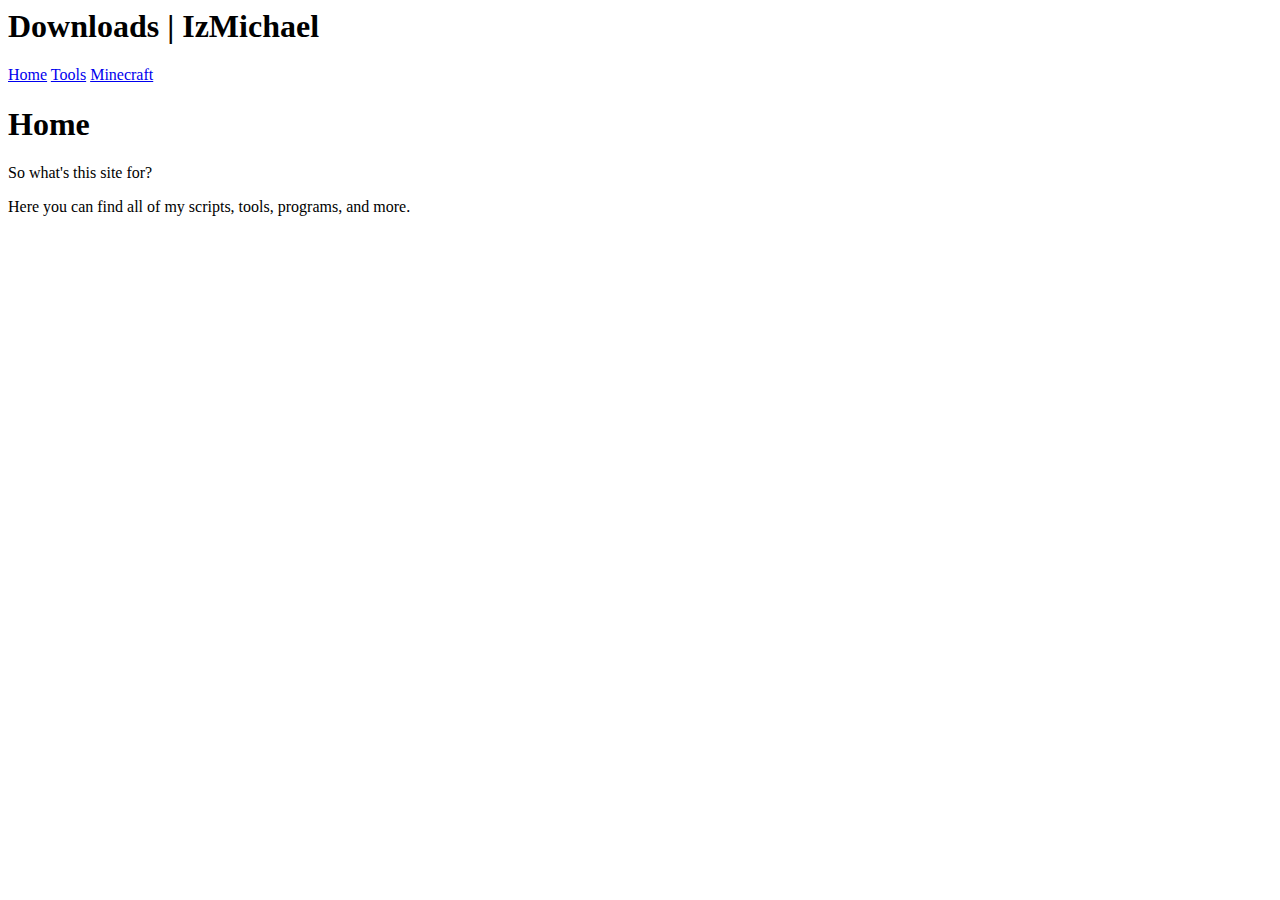
==== index.html @ 64b1ade8 "Add Phoenixcraft S4 Spawn Panorama" ====
<head>
    <title>Downloads | IzMichael</title>
    <link rel="stylesheet" href="/assets/styles.css">
    <link rel="stylesheet" href="https://resources.izmichael.xyz/assets/tailwind.css">
    <script src="https://ajax.googleapis.com/ajax/libs/jquery/2.1.3/jquery.min.js"></script>
    <script src="/assets/js/import-html.js"></script>
</head>

<body>
    <div class="w-full pt-5 pb-0 px-10 bg-gray-300 flex flex-row text-black">
        <div class="flex-1 mb-5">
            <h1 class="text-2xl">Downloads | IzMichael</h1>
        </div>
        <div class="flex-1 flex justify-end bottom-0 gap-5 text-center">
            <a href="/" class="bg-gray-200 px-12 pt-4 rounded-t-lg rounded-b-0 text-lg hover:bg-gray-100">Home</a>
            <a href="/tools" class="bg-gray-400 px-12 pt-4 rounded-t-lg rounded-b-0 text-lg hover:bg-gray-100">Tools</a>
            <a href="/minecraft" class="bg-gray-400 px-12 pt-4 rounded-t-lg rounded-b-0 text-lg hover:bg-gray-100">Minecraft</a>
        </div>
    </div>
    <div class="PageContent bg-gray-200 w-full h-full p-24">
        <div id="about">
            <h1 class="text-xl border-b-2 border-black mb-1">Home</h1>
            <p class="text-lg">So what's this site for?</p>
            <p class="text-lg">Here you can find all of my scripts, tools, programs, and more.</p>
        </div>
    </div>
    <div class="FooterImport"></div>
</body>
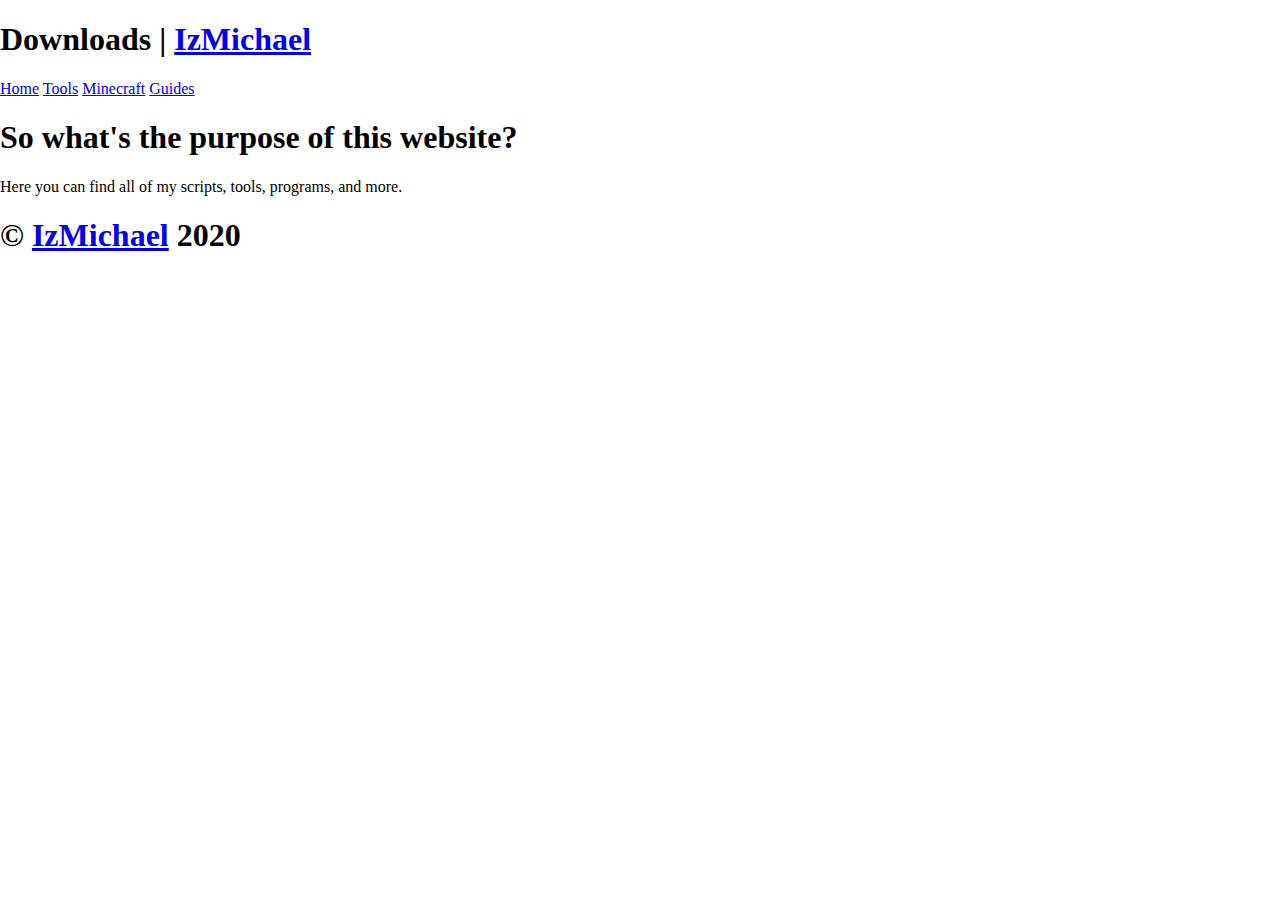
==== commit 4bb28898: "Merge branch 'Main' of https://github.com/IzMichael/Download into Main" ====
--- a/index.html
+++ b/index.html
@@ -1,28 +1,27 @@
-<head>
-    <title>Downloads | IzMichael</title>
-    <link rel="stylesheet" href="/assets/styles.css">
-    <link rel="stylesheet" href="https://resources.izmichael.xyz/assets/tailwind.css">
-    <script src="https://ajax.googleapis.com/ajax/libs/jquery/2.1.3/jquery.min.js"></script>
-    <script src="/assets/js/import-html.js"></script>
-</head>
+<!DOCTYPE html>
+<html>
 
-<body>
-    <div class="w-full pt-5 pb-0 px-10 bg-gray-300 flex flex-row text-black">
-        <div class="flex-1 mb-5">
-            <h1 class="text-2xl">Downloads | IzMichael</h1>
+    <head>
+        <title>Downloads | IzMichael</title>
+        <meta charset="utf-8">
+        <link rel="stylesheet" href="https://resources.izmichael.xyz/assets/tailwind.css">
+        <script src="https://ajax.googleapis.com/ajax/libs/jquery/2.1.3/jquery.min.js"></script>
+        <script src="/assets/js/import-html.js"></script>
+        <script src="/assets/js/main.js"></script>
+        <link rel="stylesheet" href="/assets/styles.css">
+    </head>
+
+    <body class="h-screen flex flex-col" page="home" onload="menuVis()">
+        <div class="HeaderImport"></div>
+        <div class="MenuImport"></div>
+        <div class="PageContent flex-1 flex items-center justify-center p-16 bg-gray-200">
+            <div class="flex flex-col items-center justify-center">
+                <h1 class="text-2xl font-bold">So what's the purpose of this website?</h1>
+                <p class="text-2xl">Here you can find all of my scripts, tools, programs, and more.</p>
+            </div>
         </div>
-        <div class="flex-1 flex justify-end bottom-0 gap-5 text-center">
-            <a href="/" class="bg-gray-200 px-12 pt-4 rounded-t-lg rounded-b-0 text-lg hover:bg-gray-100">Home</a>
-            <a href="/tools" class="bg-gray-400 px-12 pt-4 rounded-t-lg rounded-b-0 text-lg hover:bg-gray-100">Tools</a>
-            <a href="/minecraft" class="bg-gray-400 px-12 pt-4 rounded-t-lg rounded-b-0 text-lg hover:bg-gray-100">Minecraft</a>
-        </div>
-    </div>
-    <div class="PageContent bg-gray-200 w-full h-full p-24">
-        <div id="about">
-            <h1 class="text-xl border-b-2 border-black mb-1">Home</h1>
-            <p class="text-lg">So what's this site for?</p>
-            <p class="text-lg">Here you can find all of my scripts, tools, programs, and more.</p>
-        </div>
-    </div>
-    <div class="FooterImport"></div>
-</body>+        <div class="MenuImport"></div>
+        <div class="FooterImport"></div>
+    </body>
+
+</html>--- a/assets/styles.css
+++ b/assets/styles.css
@@ -0,0 +1,58 @@
+html {
+    scroll-behavior: smooth;
+}
+
+body {
+    padding: 0;
+    margin: 0;
+}
+
+code {
+    background-color: rgb(176, 179, 182);
+    padding-left: 0.5rem;
+    padding-right: 0.5rem;
+    padding-top: 0.25rem;
+    padding-bottom: 0.25rem;
+    font-size: small;
+    border-radius: 0.25rem;
+}
+
+/* Custom Elements */
+
+tag {
+    padding: 0.25rem;
+    padding-left: 0.75rem;
+    padding-right: 0.75rem;
+    font-weight: bold;
+    color: white;
+    --tw-bg-opacity: 1;
+    background-color: rgba(96, 165, 250, var(--tw-bg-opacity));
+    border-radius: 0.5rem;
+    margin-bottom: 0.75rem;
+}
+
+download {
+    padding: 0.25rem;
+    padding-left: 0.75rem;
+    padding-right: 0.75rem;
+    font-weight: bold;
+    color: white;
+    --tw-bg-opacity: 1;
+    background-color: rgba(16, 185, 129, var(--tw-bg-opacity));
+    border-radius: 0.5rem;
+    margin-top: 0.75rem;
+    cursor: pointer;
+}
+
+installation {
+    padding: 0.25rem;
+    padding-left: 0.75rem;
+    padding-right: 0.75rem;
+    font-weight: bold;
+    color: white;
+    --tw-bg-opacity: 1;
+    background-color: rgba(124, 58, 237, var(--tw-bg-opacity));
+    border-radius: 0.5rem;
+    margin-top: 0.75rem;
+    cursor: pointer;
+}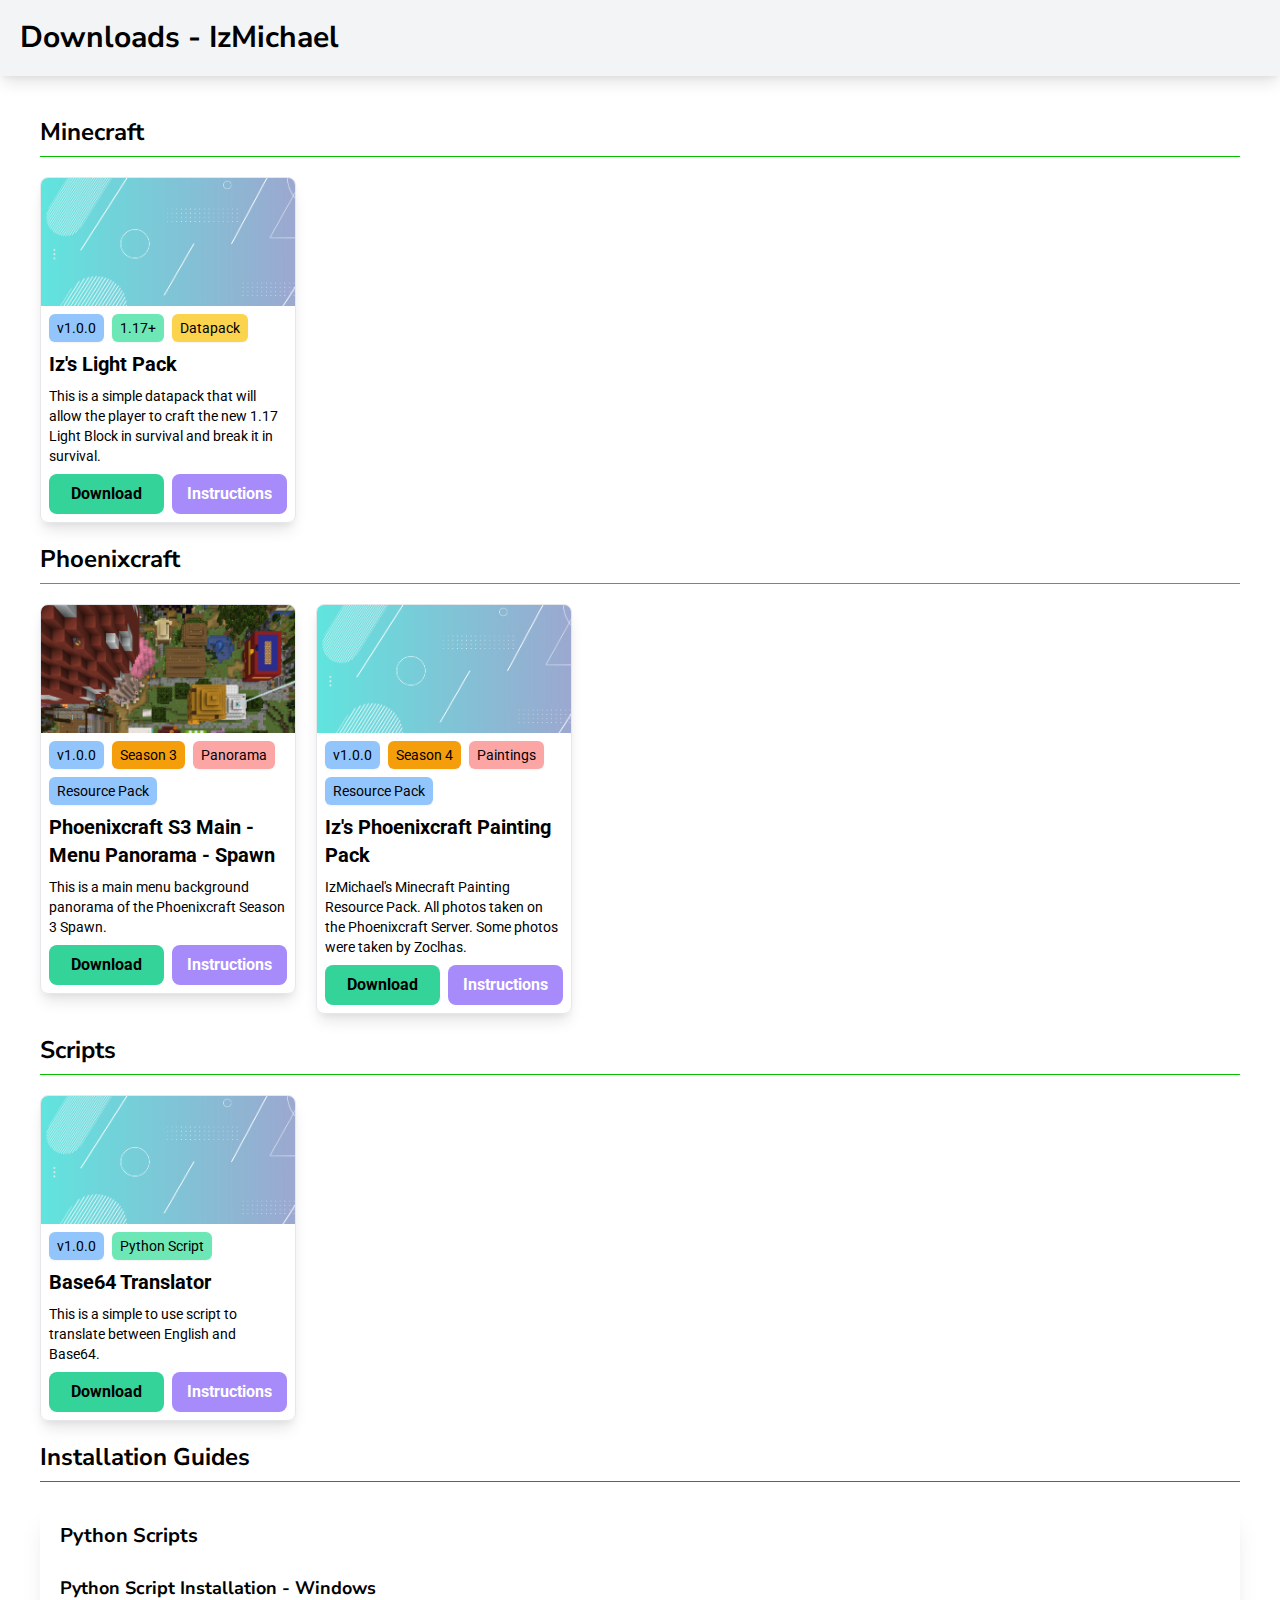
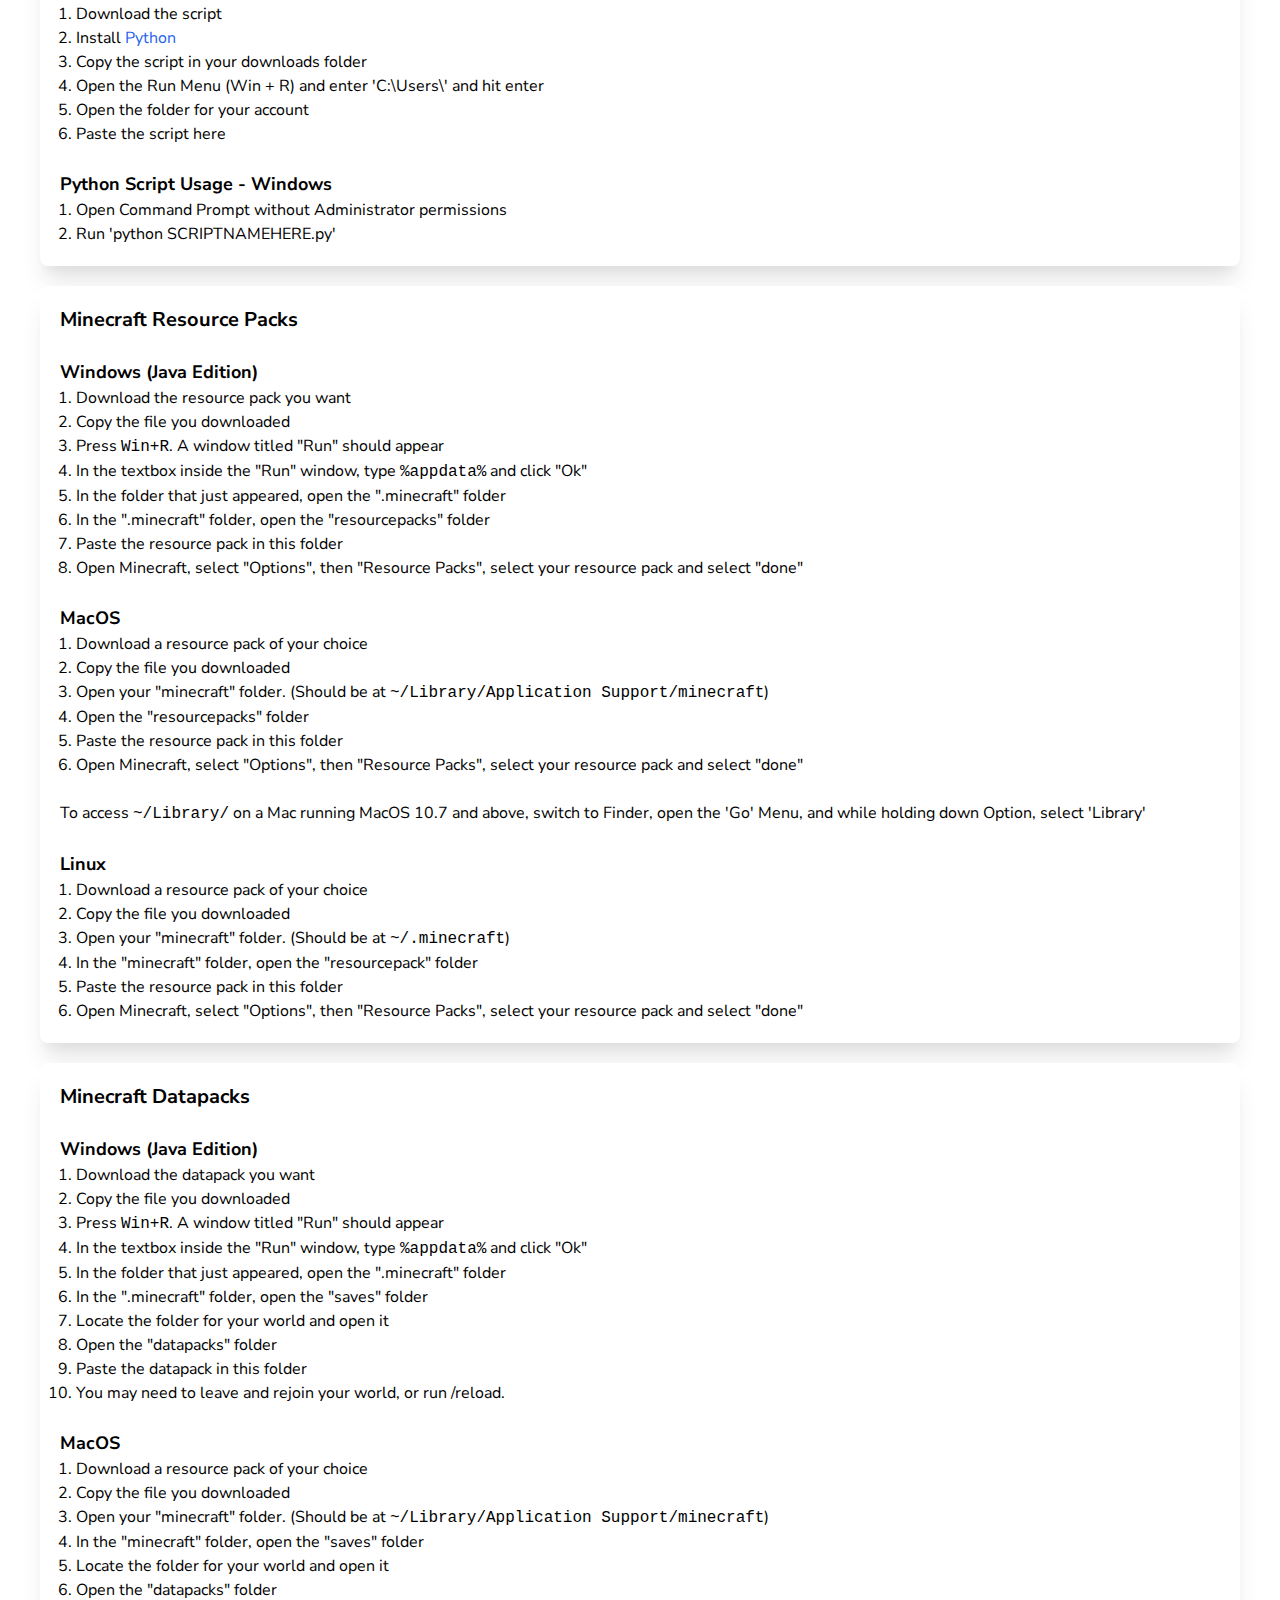
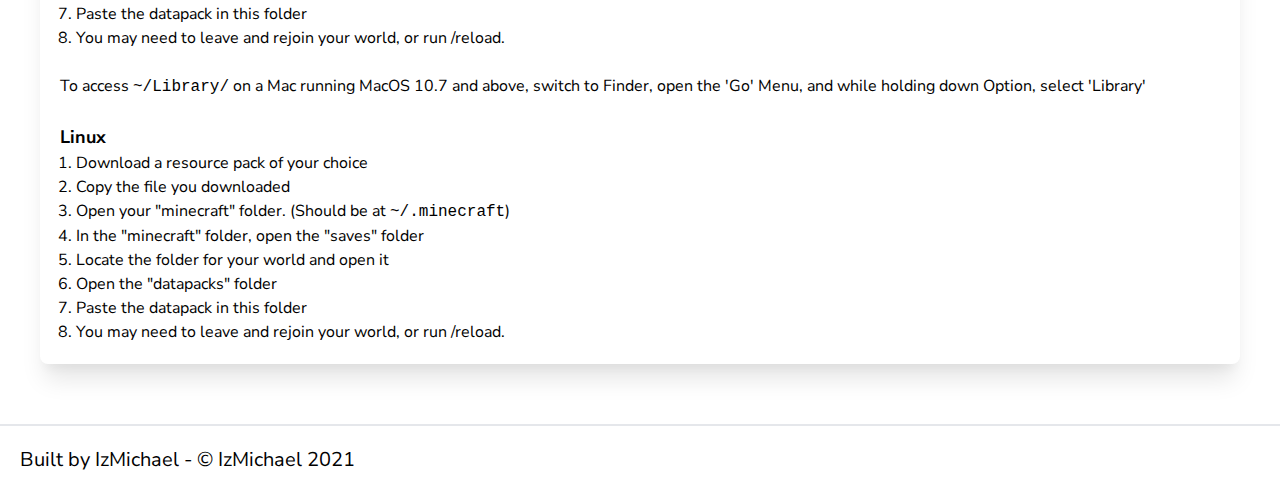
==== commit 44b2c838: "V2" ====
--- a/index.html
+++ b/index.html
@@ -1,27 +1,76 @@
 <!DOCTYPE html>
-<html>
+<html lang="en">
 
     <head>
-        <title>Downloads | IzMichael</title>
+        <title>Downloads - IzMichael</title>
         <meta charset="utf-8">
-        <link rel="stylesheet" href="https://resources.izmichael.xyz/assets/tailwind.css">
-        <script src="https://ajax.googleapis.com/ajax/libs/jquery/2.1.3/jquery.min.js"></script>
-        <script src="/assets/js/import-html.js"></script>
-        <script src="/assets/js/main.js"></script>
-        <link rel="stylesheet" href="/assets/styles.css">
+        <meta name="viewport" content="width=device-width, initial-scale=1">
+        <link rel="stylesheet" href="./assets/tailwind2.css">
+        <link rel="stylesheet" href="https://resources.izmichael.xyz/assets/tailwind2.css">
+        <link rel="stylesheet" href="./assets/styles.css">
+        <link rel="icon" type="image/png" href="./favicon.png"/>
     </head>
 
-    <body class="h-screen flex flex-col" page="home" onload="menuVis()">
-        <div class="HeaderImport"></div>
-        <div class="MenuImport"></div>
-        <div class="PageContent flex-1 flex items-center justify-center p-16 bg-gray-200">
-            <div class="flex flex-col items-center justify-center">
-                <h1 class="text-2xl font-bold">So what's the purpose of this website?</h1>
-                <p class="text-2xl">Here you can find all of my scripts, tools, programs, and more.</p>
+    <body>
+        <header class="w-full p-5 bg-gray-100 shadow-lg">
+            <h1 class="text-3xl font-bold">Downloads - IzMichael</h1>
+        </header>
+
+        <div class="p-10">
+            <div id="categories"></div>
+
+            <h1 class="w-full pb-2 mb-5 text-2xl font-bold border-b border-blue-600">Installation Guides</h1>
+            <div id="guides" class="flex flex-col items-start justify-start gap-5"></div>
+        </div>        
+
+        <footer class="w-full p-5 mt-5 text-xl border-t-2">
+            <a href="https://izmichael.xyz/" class="w-full text-center">Built by IzMichael - &copy; IzMichael 2021</a>
+        </footer>
+
+        <!-- Templates -->
+
+        <template id="category-template">
+            <div class="flex flex-col items-start justify-start w-full mb-5 category">
+                <h1 class="w-full pb-2 mb-5 text-2xl font-bold border-b border-blue-600">Category Title</h1>
+                <div class="flex flex-row flex-wrap items-start justify-start gap-5 max-w-3/4">
+                    
+                </div>
             </div>
-        </div>
-        <div class="MenuImport"></div>
-        <div class="FooterImport"></div>
+        </template>
+
+        <template id="card-template">
+            <div class="flex flex-col items-center justify-start w-64 overflow-hidden transition-all duration-300 ease-in-out transform border rounded-lg shadow-lg select-none hover:scale-99 hover:shadow-none font-stnd card">
+                <div style="background-image: url('/assets/img/template.png');" class="w-full h-32 image"></div>
+
+                <div class="flex flex-row flex-wrap items-center justify-start w-full pl-2 pr-2 mt-2 tags"></div>
+
+                <div class="flex flex-col items-start justify-start w-full h-full px-2 mb-2">
+                    <h1 class="w-full text-xl font-bold text-left title">Template Title</h1>
+                    <h1 class="w-full mt-2 text-sm text-left description">Template Description - Nulla culpa fugiat in do do qui ipsum veniam cillum amet deserunt.</h1>
+
+                    <div class="flex flex-row items-start justify-between w-full">
+                        <a href="/" class="flex-1 p-2 mt-2 mr-2 font-bold text-center bg-green-400 rounded-lg hover:bg-green-300">Download</a>
+                        <a href="/" class="flex-1 p-2 mt-2 font-bold text-center text-white bg-purple-400 rounded-lg hover:bg-purple-300">Instructions</a>
+                    </div>
+                </div>
+            </div>
+        </template>
+
+        <template id="card-tag-template">
+            <p class="flex flex-col items-center justify-start gap-2 px-2 py-1 mb-2 mr-2 text-sm rounded-md shadow-sm">
+                Tag Text
+            </p>
+        </template>
+
+        <template id="toast-template">
+            <div class="absolute top-0 right-0 w-64 py-2 mt-5 mr-5 border-2 rounded-md shadow-2xl">
+                s
+            </div>
+        </template>
+
+        <!-- Scripts -->
+
+        <script src="./assets/js/main.js"></script>
     </body>
 
 </html>--- a/assets/tailwind2.css
+++ b/assets/tailwind2.css
@@ -0,0 +1,172199 @@
+/*! modern-normalize v1.0.0 | MIT License | https://github.com/sindresorhus/modern-normalize */
+
+@import url('https://fonts.googleapis.com/css2?family=Roboto:ital,wght@0,100;0,300;0,400;0,500;0,700;0,900;1,100;1,300;1,400;1,500;1,700;1,900&display=swap');
+@import url('https://fonts.googleapis.com/css2?family=Nunito:ital,wght@0,200;0,300;0,400;0,600;0,700;0,800;0,900;1,200;1,300;1,400;1,600;1,700;1,800;1,900&display=swap');
+@import url('https://fonts.googleapis.com/css2?family=Nunito+Sans:ital,wght@0,200;0,300;0,400;0,600;0,700;0,800;0,900;1,200;1,300;1,400;1,600;1,700;1,800;1,900&display=swap');
+@import url('https://fonts.googleapis.com/css2?family=Patrick+Hand&display=swap');
+@import url('https://fonts.googleapis.com/css2?family=Sacramento&display=swap');
+
+/*
+Document
+========
+*/
+
+body {
+    overscroll-behavior: none;
+}
+
+html {
+    scroll-behavior: smooth;
+}
+
+/**
+Use a better box model (opinionated).
+*/
+
+*,
+*::before,
+*::after {
+    box-sizing: border-box;
+}
+
+/**
+Use a more readable tab size (opinionated).
+*/
+
+:root {
+    -moz-tab-size: 4;
+    tab-size: 4;
+}
+
+/**
+1. Correct the line height in all browsers.
+2. Prevent adjustments of font size after orientation changes in iOS.
+*/
+
+html {
+    line-height: 1.15;
+    /* 1 */
+    -webkit-text-size-adjust: 100%;
+    /* 2 */
+}
+
+/*
+Sections
+========
+*/
+
+/**
+Remove the margin in all browsers.
+*/
+
+body {
+    margin: 0;
+}
+
+/**
+Improve consistency of default fonts in all browsers. (https://github.com/sindresorhus/modern-normalize/issues/3)
+*/
+
+body {
+    font-family: 'Nunito Sans', sans-serif;
+}
+
+/*
+Grouping content
+================
+*/
+
+/**
+1. Add the correct height in Firefox.
+2. Correct the inheritance of border color in Firefox. (https://bugzilla.mozilla.org/show_bug.cgi?id=190655)
+*/
+
+hr {
+    height: 0;
+    /* 1 */
+    color: inherit;
+    /* 2 */
+}
+
+/*
+Text-level semantics
+====================
+*/
+
+/**
+Add the correct text decoration in Chrome, Edge, and Safari.
+*/
+
+abbr[title] {
+    -webkit-text-decoration: underline dotted;
+    text-decoration: underline dotted;
+}
+
+/**
+Add the correct font weight in Edge and Safari.
+*/
+
+b,
+strong {
+    font-weight: bolder;
+}
+
+/**
+1. Improve consistency of default fonts in all browsers. (https://github.com/sindresorhus/modern-normalize/issues/3)
+2. Correct the odd 'em' font sizing in all browsers.
+*/
+
+code,
+kbd,
+samp,
+pre {
+    font-family:
+        ui-monospace,
+        SFMono-Regular,
+        Consolas,
+        'Liberation Mono',
+        Menlo,
+        monospace;
+    /* 1 */
+    font-size: 1em;
+    /* 2 */
+}
+
+/**
+Add the correct font size in all browsers.
+*/
+
+small {
+    font-size: 80%;
+}
+
+/**
+Prevent 'sub' and 'sup' elements from affecting the line height in all browsers.
+*/
+
+sub,
+sup {
+    font-size: 75%;
+    line-height: 0;
+    position: relative;
+    vertical-align: baseline;
+}
+
+sub {
+    bottom: -0.25em;
+}
+
+sup {
+    top: -0.5em;
+}
+
+/*
+Tabular data
+============
+*/
+
+/**
+1. Remove text indentation from table contents in Chrome and Safari. (https://bugs.chromium.org/p/chromium/issues/detail?id=999088, https://bugs.webkit.org/show_bug.cgi?id=201297)
+2. Correct table border color inheritance in all Chrome and Safari. (https://bugs.chromium.org/p/chromium/issues/detail?id=935729, https://bugs.webkit.org/show_bug.cgi?id=195016)
+*/
+
+table {
+    text-indent: 0;
+    /* 1 */
+    border-color: inherit;
+    /* 2 */
+}
+
+/*
+Forms
+=====
+*/
+
+/**
+1. Change the font styles in all browsers.
+2. Remove the margin in Firefox and Safari.
+*/
+
+button,
+input,
+optgroup,
+select,
+textarea {
+    font-family: inherit;
+    /* 1 */
+    font-size: 100%;
+    /* 1 */
+    line-height: 1.15;
+    /* 1 */
+    margin: 0;
+    /* 2 */
+}
+
+/**
+Remove the inheritance of text transform in Edge and Firefox.
+1. Remove the inheritance of text transform in Firefox.
+*/
+
+button,
+select {
+    /* 1 */
+    text-transform: none;
+}
+
+/**
+Correct the inability to style clickable types in iOS and Safari.
+*/
+
+button,
+[type='button'],
+[type='reset'],
+[type='submit'] {
+    -webkit-appearance: button;
+}
+
+/**
+Remove the inner border and padding in Firefox.
+*/
+
+::-moz-focus-inner {
+    border-style: none;
+    padding: 0;
+}
+
+/**
+Restore the focus styles unset by the previous rule.
+*/
+
+:-moz-focusring {
+    outline: 1px dotted ButtonText;
+}
+
+/**
+Remove the additional ':invalid' styles in Firefox.
+See: https://github.com/mozilla/gecko-dev/blob/2f9eacd9d3d995c937b4251a5557d95d494c9be1/layout/style/res/forms.css#L728-L737
+*/
+
+:-moz-ui-invalid {
+    box-shadow: none;
+}
+
+/**
+Remove the padding so developers are not caught out when they zero out 'fieldset' elements in all browsers.
+*/
+
+legend {
+    padding: 0;
+}
+
+/**
+Add the correct vertical alignment in Chrome and Firefox.
+*/
+
+progress {
+    vertical-align: baseline;
+}
+
+/**
+Correct the cursor style of increment and decrement buttons in Safari.
+*/
+
+::-webkit-inner-spin-button,
+::-webkit-outer-spin-button {
+    height: auto;
+}
+
+/**
+1. Correct the odd appearance in Chrome and Safari.
+2. Correct the outline style in Safari.
+*/
+
+[type='search'] {
+    -webkit-appearance: textfield;
+    /* 1 */
+    outline-offset: -2px;
+    /* 2 */
+}
+
+/**
+Remove the inner padding in Chrome and Safari on macOS.
+*/
+
+::-webkit-search-decoration {
+    -webkit-appearance: none;
+}
+
+/**
+1. Correct the inability to style clickable types in iOS and Safari.
+2. Change font properties to 'inherit' in Safari.
+*/
+
+::-webkit-file-upload-button {
+    -webkit-appearance: button;
+    /* 1 */
+    font: inherit;
+    /* 2 */
+}
+
+/*
+Interactive
+===========
+*/
+
+/*
+Add the correct display in Chrome and Safari.
+*/
+
+summary {
+    display: list-item;
+}
+
+/**
+ * Manually forked from SUIT CSS Base: https://github.com/suitcss/base
+ * A thin layer on top of normalize.css that provides a starting point more
+ * suitable for web applications.
+ */
+
+/**
+ * Removes the default spacing and border for appropriate elements.
+ */
+
+blockquote,
+dl,
+dd,
+h1,
+h2,
+h3,
+h4,
+h5,
+h6,
+hr,
+figure,
+p,
+pre {
+    margin: 0;
+}
+
+button {
+    background-color: transparent;
+    background-image: none;
+}
+
+fieldset {
+    margin: 0;
+    padding: 0;
+}
+
+ol,
+ul {
+    list-style: none;
+    margin: 0;
+    padding: 0;
+}
+
+/**
+ * Tailwind custom reset styles
+ */
+
+/**
+ * 1. Use the user's configured `sans` font-family (with Tailwind's default
+ *    sans-serif font stack as a fallback) as a sane default.
+ * 2. Use Tailwind's default "normal" line-height so the user isn't forced
+ *    to override it to ensure consistency even when using the default theme.
+ */
+
+html {
+    font-family: 'Nunito Sans', sans-serif;
+    /* 1 */
+    line-height: 1.5;
+    /* 2 */
+}
+
+/**
+ * Inherit font-family and line-height from `html` so users can set them as
+ * a class directly on the `html` element.
+ */
+
+body {
+    font-family: inherit;
+    line-height: inherit;
+}
+
+/**
+ * 1. Prevent padding and border from affecting element width.
+ *
+ *    We used to set this in the html element and inherit from
+ *    the parent element for everything else. This caused issues
+ *    in shadow-dom-enhanced elements like <details> where the content
+ *    is wrapped by a div with box-sizing set to `content-box`.
+ *
+ *    https://github.com/mozdevs/cssremedy/issues/4
+ *
+ *
+ * 2. Allow adding a border to an element by just adding a border-width.
+ *
+ *    By default, the way the browser specifies that an element should have no
+ *    border is by setting it's border-style to `none` in the user-agent
+ *    stylesheet.
+ *
+ *    In order to easily add borders to elements by just setting the `border-width`
+ *    property, we change the default border-style for all elements to `solid`, and
+ *    use border-width to hide them instead. This way our `border` utilities only
+ *    need to set the `border-width` property instead of the entire `border`
+ *    shorthand, making our border utilities much more straightforward to compose.
+ *
+ *    https://github.com/tailwindcss/tailwindcss/pull/116
+ */
+
+*,
+::before,
+::after {
+    box-sizing: border-box;
+    /* 1 */
+    border-width: 0;
+    /* 2 */
+    border-style: solid;
+    /* 2 */
+    border-color: #e5e7eb;
+    /* 2 */
+}
+
+/*
+ * Ensure horizontal rules are visible by default
+ */
+
+hr {
+    border-top-width: 1px;
+}
+
+/**
+ * Undo the `border-style: none` reset that Normalize applies to images so that
+ * our `border-{width}` utilities have the expected effect.
+ *
+ * The Normalize reset is unnecessary for us since we default the border-width
+ * to 0 on all elements.
+ *
+ * https://github.com/tailwindcss/tailwindcss/issues/362
+ */
+
+img {
+    border-style: solid;
+}
+
+textarea {
+    resize: vertical;
+}
+
+input::placeholder,
+textarea::placeholder {
+    color: #9ca3af;
+}
+
+button,
+[role="button"] {
+    cursor: pointer;
+}
+
+table {
+    border-collapse: collapse;
+}
+
+h1,
+h2,
+h3,
+h4,
+h5,
+h6 {
+    font-size: inherit;
+    font-weight: inherit;
+}
+
+/**
+ * Reset links to optimize for opt-in styling instead of
+ * opt-out.
+ */
+
+a {
+    color: inherit;
+    text-decoration: inherit;
+}
+
+/**
+ * Reset form element properties that are easy to forget to
+ * style explicitly so you don't inadvertently introduce
+ * styles that deviate from your design system. These styles
+ * supplement a partial reset that is already applied by
+ * normalize.css.
+ */
+
+button,
+input,
+optgroup,
+select,
+textarea {
+    padding: 0;
+    line-height: inherit;
+    color: inherit;
+}
+
+/**
+ * Use the configured 'mono' font family for elements that
+ * are expected to be rendered with a monospace font, falling
+ * back to the system monospace stack if there is no configured
+ * 'mono' font family.
+ */
+
+pre,
+code,
+kbd,
+samp {
+    font-family: ui-monospace, SFMono-Regular, Menlo, Monaco, Consolas, "Liberation Mono", "Courier New", monospace;
+}
+
+/**
+ * Make replaced elements `display: block` by default as that's
+ * the behavior you want almost all of the time. Inspired by
+ * CSS Remedy, with `svg` added as well.
+ *
+ * https://github.com/mozdevs/cssremedy/issues/14
+ */
+
+img,
+svg,
+video,
+canvas,
+audio,
+iframe,
+embed,
+object {
+    display: block;
+    vertical-align: middle;
+}
+
+/**
+ * Constrain images and videos to the parent width and preserve
+ * their instrinsic aspect ratio.
+ *
+ * https://github.com/mozdevs/cssremedy/issues/14
+ */
+
+img,
+video {
+    max-width: 100%;
+    height: auto;
+}
+
+.container {
+    width: 100%;
+}
+
+@media (min-width: 640px) {
+    .container {
+        max-width: 640px;
+    }
+}
+
+@media (min-width: 768px) {
+    .container {
+        max-width: 768px;
+    }
+}
+
+@media (min-width: 1024px) {
+    .container {
+        max-width: 1024px;
+    }
+}
+
+@media (min-width: 1280px) {
+    .container {
+        max-width: 1280px;
+    }
+}
+
+@media (min-width: 1536px) {
+    .container {
+        max-width: 1536px;
+    }
+}
+
+.space-y-0> :not([hidden])~ :not([hidden]) {
+    --tw-space-y-reverse: 0;
+    margin-top: calc(0px * calc(1 - var(--tw-space-y-reverse)));
+    margin-bottom: calc(0px * var(--tw-space-y-reverse));
+}
+
+.space-x-0> :not([hidden])~ :not([hidden]) {
+    --tw-space-x-reverse: 0;
+    margin-right: calc(0px * var(--tw-space-x-reverse));
+    margin-left: calc(0px * calc(1 - var(--tw-space-x-reverse)));
+}
+
+.space-y-1> :not([hidden])~ :not([hidden]) {
+    --tw-space-y-reverse: 0;
+    margin-top: calc(0.25rem * calc(1 - var(--tw-space-y-reverse)));
+    margin-bottom: calc(0.25rem * var(--tw-space-y-reverse));
+}
+
+.space-x-1> :not([hidden])~ :not([hidden]) {
+    --tw-space-x-reverse: 0;
+    margin-right: calc(0.25rem * var(--tw-space-x-reverse));
+    margin-left: calc(0.25rem * calc(1 - var(--tw-space-x-reverse)));
+}
+
+.space-y-2> :not([hidden])~ :not([hidden]) {
+    --tw-space-y-reverse: 0;
+    margin-top: calc(0.5rem * calc(1 - var(--tw-space-y-reverse)));
+    margin-bottom: calc(0.5rem * var(--tw-space-y-reverse));
+}
+
+.space-x-2> :not([hidden])~ :not([hidden]) {
+    --tw-space-x-reverse: 0;
+    margin-right: calc(0.5rem * var(--tw-space-x-reverse));
+    margin-left: calc(0.5rem * calc(1 - var(--tw-space-x-reverse)));
+}
+
+.space-y-3> :not([hidden])~ :not([hidden]) {
+    --tw-space-y-reverse: 0;
+    margin-top: calc(0.75rem * calc(1 - var(--tw-space-y-reverse)));
+    margin-bottom: calc(0.75rem * var(--tw-space-y-reverse));
+}
+
+.space-x-3> :not([hidden])~ :not([hidden]) {
+    --tw-space-x-reverse: 0;
+    margin-right: calc(0.75rem * var(--tw-space-x-reverse));
+    margin-left: calc(0.75rem * calc(1 - var(--tw-space-x-reverse)));
+}
+
+.space-y-4> :not([hidden])~ :not([hidden]) {
+    --tw-space-y-reverse: 0;
+    margin-top: calc(1rem * calc(1 - var(--tw-space-y-reverse)));
+    margin-bottom: calc(1rem * var(--tw-space-y-reverse));
+}
+
+.space-x-4> :not([hidden])~ :not([hidden]) {
+    --tw-space-x-reverse: 0;
+    margin-right: calc(1rem * var(--tw-space-x-reverse));
+    margin-left: calc(1rem * calc(1 - var(--tw-space-x-reverse)));
+}
+
+.space-y-5> :not([hidden])~ :not([hidden]) {
+    --tw-space-y-reverse: 0;
+    margin-top: calc(1.25rem * calc(1 - var(--tw-space-y-reverse)));
+    margin-bottom: calc(1.25rem * var(--tw-space-y-reverse));
+}
+
+.space-x-5> :not([hidden])~ :not([hidden]) {
+    --tw-space-x-reverse: 0;
+    margin-right: calc(1.25rem * var(--tw-space-x-reverse));
+    margin-left: calc(1.25rem * calc(1 - var(--tw-space-x-reverse)));
+}
+
+.space-y-6> :not([hidden])~ :not([hidden]) {
+    --tw-space-y-reverse: 0;
+    margin-top: calc(1.5rem * calc(1 - var(--tw-space-y-reverse)));
+    margin-bottom: calc(1.5rem * var(--tw-space-y-reverse));
+}
+
+.space-x-6> :not([hidden])~ :not([hidden]) {
+    --tw-space-x-reverse: 0;
+    margin-right: calc(1.5rem * var(--tw-space-x-reverse));
+    margin-left: calc(1.5rem * calc(1 - var(--tw-space-x-reverse)));
+}
+
+.space-y-7> :not([hidden])~ :not([hidden]) {
+    --tw-space-y-reverse: 0;
+    margin-top: calc(1.75rem * calc(1 - var(--tw-space-y-reverse)));
+    margin-bottom: calc(1.75rem * var(--tw-space-y-reverse));
+}
+
+.space-x-7> :not([hidden])~ :not([hidden]) {
+    --tw-space-x-reverse: 0;
+    margin-right: calc(1.75rem * var(--tw-space-x-reverse));
+    margin-left: calc(1.75rem * calc(1 - var(--tw-space-x-reverse)));
+}
+
+.space-y-8> :not([hidden])~ :not([hidden]) {
+    --tw-space-y-reverse: 0;
+    margin-top: calc(2rem * calc(1 - var(--tw-space-y-reverse)));
+    margin-bottom: calc(2rem * var(--tw-space-y-reverse));
+}
+
+.space-x-8> :not([hidden])~ :not([hidden]) {
+    --tw-space-x-reverse: 0;
+    margin-right: calc(2rem * var(--tw-space-x-reverse));
+    margin-left: calc(2rem * calc(1 - var(--tw-space-x-reverse)));
+}
+
+.space-y-9> :not([hidden])~ :not([hidden]) {
+    --tw-space-y-reverse: 0;
+    margin-top: calc(2.25rem * calc(1 - var(--tw-space-y-reverse)));
+    margin-bottom: calc(2.25rem * var(--tw-space-y-reverse));
+}
+
+.space-x-9> :not([hidden])~ :not([hidden]) {
+    --tw-space-x-reverse: 0;
+    margin-right: calc(2.25rem * var(--tw-space-x-reverse));
+    margin-left: calc(2.25rem * calc(1 - var(--tw-space-x-reverse)));
+}
+
+.space-y-10> :not([hidden])~ :not([hidden]) {
+    --tw-space-y-reverse: 0;
+    margin-top: calc(2.5rem * calc(1 - var(--tw-space-y-reverse)));
+    margin-bottom: calc(2.5rem * var(--tw-space-y-reverse));
+}
+
+.space-x-10> :not([hidden])~ :not([hidden]) {
+    --tw-space-x-reverse: 0;
+    margin-right: calc(2.5rem * var(--tw-space-x-reverse));
+    margin-left: calc(2.5rem * calc(1 - var(--tw-space-x-reverse)));
+}
+
+.space-y-11> :not([hidden])~ :not([hidden]) {
+    --tw-space-y-reverse: 0;
+    margin-top: calc(2.75rem * calc(1 - var(--tw-space-y-reverse)));
+    margin-bottom: calc(2.75rem * var(--tw-space-y-reverse));
+}
+
+.space-x-11> :not([hidden])~ :not([hidden]) {
+    --tw-space-x-reverse: 0;
+    margin-right: calc(2.75rem * var(--tw-space-x-reverse));
+    margin-left: calc(2.75rem * calc(1 - var(--tw-space-x-reverse)));
+}
+
+.space-y-12> :not([hidden])~ :not([hidden]) {
+    --tw-space-y-reverse: 0;
+    margin-top: calc(3rem * calc(1 - var(--tw-space-y-reverse)));
+    margin-bottom: calc(3rem * var(--tw-space-y-reverse));
+}
+
+.space-x-12> :not([hidden])~ :not([hidden]) {
+    --tw-space-x-reverse: 0;
+    margin-right: calc(3rem * var(--tw-space-x-reverse));
+    margin-left: calc(3rem * calc(1 - var(--tw-space-x-reverse)));
+}
+
+.space-y-14> :not([hidden])~ :not([hidden]) {
+    --tw-space-y-reverse: 0;
+    margin-top: calc(3.5rem * calc(1 - var(--tw-space-y-reverse)));
+    margin-bottom: calc(3.5rem * var(--tw-space-y-reverse));
+}
+
+.space-x-14> :not([hidden])~ :not([hidden]) {
+    --tw-space-x-reverse: 0;
+    margin-right: calc(3.5rem * var(--tw-space-x-reverse));
+    margin-left: calc(3.5rem * calc(1 - var(--tw-space-x-reverse)));
+}
+
+.space-y-16> :not([hidden])~ :not([hidden]) {
+    --tw-space-y-reverse: 0;
+    margin-top: calc(4rem * calc(1 - var(--tw-space-y-reverse)));
+    margin-bottom: calc(4rem * var(--tw-space-y-reverse));
+}
+
+.space-x-16> :not([hidden])~ :not([hidden]) {
+    --tw-space-x-reverse: 0;
+    margin-right: calc(4rem * var(--tw-space-x-reverse));
+    margin-left: calc(4rem * calc(1 - var(--tw-space-x-reverse)));
+}
+
+.space-y-20> :not([hidden])~ :not([hidden]) {
+    --tw-space-y-reverse: 0;
+    margin-top: calc(5rem * calc(1 - var(--tw-space-y-reverse)));
+    margin-bottom: calc(5rem * var(--tw-space-y-reverse));
+}
+
+.space-x-20> :not([hidden])~ :not([hidden]) {
+    --tw-space-x-reverse: 0;
+    margin-right: calc(5rem * var(--tw-space-x-reverse));
+    margin-left: calc(5rem * calc(1 - var(--tw-space-x-reverse)));
+}
+
+.space-y-24> :not([hidden])~ :not([hidden]) {
+    --tw-space-y-reverse: 0;
+    margin-top: calc(6rem * calc(1 - var(--tw-space-y-reverse)));
+    margin-bottom: calc(6rem * var(--tw-space-y-reverse));
+}
+
+.space-x-24> :not([hidden])~ :not([hidden]) {
+    --tw-space-x-reverse: 0;
+    margin-right: calc(6rem * var(--tw-space-x-reverse));
+    margin-left: calc(6rem * calc(1 - var(--tw-space-x-reverse)));
+}
+
+.space-y-28> :not([hidden])~ :not([hidden]) {
+    --tw-space-y-reverse: 0;
+    margin-top: calc(7rem * calc(1 - var(--tw-space-y-reverse)));
+    margin-bottom: calc(7rem * var(--tw-space-y-reverse));
+}
+
+.space-x-28> :not([hidden])~ :not([hidden]) {
+    --tw-space-x-reverse: 0;
+    margin-right: calc(7rem * var(--tw-space-x-reverse));
+    margin-left: calc(7rem * calc(1 - var(--tw-space-x-reverse)));
+}
+
+.space-y-32> :not([hidden])~ :not([hidden]) {
+    --tw-space-y-reverse: 0;
+    margin-top: calc(8rem * calc(1 - var(--tw-space-y-reverse)));
+    margin-bottom: calc(8rem * var(--tw-space-y-reverse));
+}
+
+.space-x-32> :not([hidden])~ :not([hidden]) {
+    --tw-space-x-reverse: 0;
+    margin-right: calc(8rem * var(--tw-space-x-reverse));
+    margin-left: calc(8rem * calc(1 - var(--tw-space-x-reverse)));
+}
+
+.space-y-36> :not([hidden])~ :not([hidden]) {
+    --tw-space-y-reverse: 0;
+    margin-top: calc(9rem * calc(1 - var(--tw-space-y-reverse)));
+    margin-bottom: calc(9rem * var(--tw-space-y-reverse));
+}
+
+.space-x-36> :not([hidden])~ :not([hidden]) {
+    --tw-space-x-reverse: 0;
+    margin-right: calc(9rem * var(--tw-space-x-reverse));
+    margin-left: calc(9rem * calc(1 - var(--tw-space-x-reverse)));
+}
+
+.space-y-40> :not([hidden])~ :not([hidden]) {
+    --tw-space-y-reverse: 0;
+    margin-top: calc(10rem * calc(1 - var(--tw-space-y-reverse)));
+    margin-bottom: calc(10rem * var(--tw-space-y-reverse));
+}
+
+.space-x-40> :not([hidden])~ :not([hidden]) {
+    --tw-space-x-reverse: 0;
+    margin-right: calc(10rem * var(--tw-space-x-reverse));
+    margin-left: calc(10rem * calc(1 - var(--tw-space-x-reverse)));
+}
+
+.space-y-44> :not([hidden])~ :not([hidden]) {
+    --tw-space-y-reverse: 0;
+    margin-top: calc(11rem * calc(1 - var(--tw-space-y-reverse)));
+    margin-bottom: calc(11rem * var(--tw-space-y-reverse));
+}
+
+.space-x-44> :not([hidden])~ :not([hidden]) {
+    --tw-space-x-reverse: 0;
+    margin-right: calc(11rem * var(--tw-space-x-reverse));
+    margin-left: calc(11rem * calc(1 - var(--tw-space-x-reverse)));
+}
+
+.space-y-48> :not([hidden])~ :not([hidden]) {
+    --tw-space-y-reverse: 0;
+    margin-top: calc(12rem * calc(1 - var(--tw-space-y-reverse)));
+    margin-bottom: calc(12rem * var(--tw-space-y-reverse));
+}
+
+.space-x-48> :not([hidden])~ :not([hidden]) {
+    --tw-space-x-reverse: 0;
+    margin-right: calc(12rem * var(--tw-space-x-reverse));
+    margin-left: calc(12rem * calc(1 - var(--tw-space-x-reverse)));
+}
+
+.space-y-52> :not([hidden])~ :not([hidden]) {
+    --tw-space-y-reverse: 0;
+    margin-top: calc(13rem * calc(1 - var(--tw-space-y-reverse)));
+    margin-bottom: calc(13rem * var(--tw-space-y-reverse));
+}
+
+.space-x-52> :not([hidden])~ :not([hidden]) {
+    --tw-space-x-reverse: 0;
+    margin-right: calc(13rem * var(--tw-space-x-reverse));
+    margin-left: calc(13rem * calc(1 - var(--tw-space-x-reverse)));
+}
+
+.space-y-56> :not([hidden])~ :not([hidden]) {
+    --tw-space-y-reverse: 0;
+    margin-top: calc(14rem * calc(1 - var(--tw-space-y-reverse)));
+    margin-bottom: calc(14rem * var(--tw-space-y-reverse));
+}
+
+.space-x-56> :not([hidden])~ :not([hidden]) {
+    --tw-space-x-reverse: 0;
+    margin-right: calc(14rem * var(--tw-space-x-reverse));
+    margin-left: calc(14rem * calc(1 - var(--tw-space-x-reverse)));
+}
+
+.space-y-60> :not([hidden])~ :not([hidden]) {
+    --tw-space-y-reverse: 0;
+    margin-top: calc(15rem * calc(1 - var(--tw-space-y-reverse)));
+    margin-bottom: calc(15rem * var(--tw-space-y-reverse));
+}
+
+.space-x-60> :not([hidden])~ :not([hidden]) {
+    --tw-space-x-reverse: 0;
+    margin-right: calc(15rem * var(--tw-space-x-reverse));
+    margin-left: calc(15rem * calc(1 - var(--tw-space-x-reverse)));
+}
+
+.space-y-64> :not([hidden])~ :not([hidden]) {
+    --tw-space-y-reverse: 0;
+    margin-top: calc(16rem * calc(1 - var(--tw-space-y-reverse)));
+    margin-bottom: calc(16rem * var(--tw-space-y-reverse));
+}
+
+.space-x-64> :not([hidden])~ :not([hidden]) {
+    --tw-space-x-reverse: 0;
+    margin-right: calc(16rem * var(--tw-space-x-reverse));
+    margin-left: calc(16rem * calc(1 - var(--tw-space-x-reverse)));
+}
+
+.space-y-72> :not([hidden])~ :not([hidden]) {
+    --tw-space-y-reverse: 0;
+    margin-top: calc(18rem * calc(1 - var(--tw-space-y-reverse)));
+    margin-bottom: calc(18rem * var(--tw-space-y-reverse));
+}
+
+.space-x-72> :not([hidden])~ :not([hidden]) {
+    --tw-space-x-reverse: 0;
+    margin-right: calc(18rem * var(--tw-space-x-reverse));
+    margin-left: calc(18rem * calc(1 - var(--tw-space-x-reverse)));
+}
+
+.space-y-80> :not([hidden])~ :not([hidden]) {
+    --tw-space-y-reverse: 0;
+    margin-top: calc(20rem * calc(1 - var(--tw-space-y-reverse)));
+    margin-bottom: calc(20rem * var(--tw-space-y-reverse));
+}
+
+.space-x-80> :not([hidden])~ :not([hidden]) {
+    --tw-space-x-reverse: 0;
+    margin-right: calc(20rem * var(--tw-space-x-reverse));
+    margin-left: calc(20rem * calc(1 - var(--tw-space-x-reverse)));
+}
+
+.space-y-96> :not([hidden])~ :not([hidden]) {
+    --tw-space-y-reverse: 0;
+    margin-top: calc(24rem * calc(1 - var(--tw-space-y-reverse)));
+    margin-bottom: calc(24rem * var(--tw-space-y-reverse));
+}
+
+.space-x-96> :not([hidden])~ :not([hidden]) {
+    --tw-space-x-reverse: 0;
+    margin-right: calc(24rem * var(--tw-space-x-reverse));
+    margin-left: calc(24rem * calc(1 - var(--tw-space-x-reverse)));
+}
+
+.space-y-px> :not([hidden])~ :not([hidden]) {
+    --tw-space-y-reverse: 0;
+    margin-top: calc(1px * calc(1 - var(--tw-space-y-reverse)));
+    margin-bottom: calc(1px * var(--tw-space-y-reverse));
+}
+
+.space-x-px> :not([hidden])~ :not([hidden]) {
+    --tw-space-x-reverse: 0;
+    margin-right: calc(1px * var(--tw-space-x-reverse));
+    margin-left: calc(1px * calc(1 - var(--tw-space-x-reverse)));
+}
+
+.space-y-0\.5> :not([hidden])~ :not([hidden]) {
+    --tw-space-y-reverse: 0;
+    margin-top: calc(0.125rem * calc(1 - var(--tw-space-y-reverse)));
+    margin-bottom: calc(0.125rem * var(--tw-space-y-reverse));
+}
+
+.space-x-0\.5> :not([hidden])~ :not([hidden]) {
+    --tw-space-x-reverse: 0;
+    margin-right: calc(0.125rem * var(--tw-space-x-reverse));
+    margin-left: calc(0.125rem * calc(1 - var(--tw-space-x-reverse)));
+}
+
+.space-y-1\.5> :not([hidden])~ :not([hidden]) {
+    --tw-space-y-reverse: 0;
+    margin-top: calc(0.375rem * calc(1 - var(--tw-space-y-reverse)));
+    margin-bottom: calc(0.375rem * var(--tw-space-y-reverse));
+}
+
+.space-x-1\.5> :not([hidden])~ :not([hidden]) {
+    --tw-space-x-reverse: 0;
+    margin-right: calc(0.375rem * var(--tw-space-x-reverse));
+    margin-left: calc(0.375rem * calc(1 - var(--tw-space-x-reverse)));
+}
+
+.space-y-2\.5> :not([hidden])~ :not([hidden]) {
+    --tw-space-y-reverse: 0;
+    margin-top: calc(0.625rem * calc(1 - var(--tw-space-y-reverse)));
+    margin-bottom: calc(0.625rem * var(--tw-space-y-reverse));
+}
+
+.space-x-2\.5> :not([hidden])~ :not([hidden]) {
+    --tw-space-x-reverse: 0;
+    margin-right: calc(0.625rem * var(--tw-space-x-reverse));
+    margin-left: calc(0.625rem * calc(1 - var(--tw-space-x-reverse)));
+}
+
+.space-y-3\.5> :not([hidden])~ :not([hidden]) {
+    --tw-space-y-reverse: 0;
+    margin-top: calc(0.875rem * calc(1 - var(--tw-space-y-reverse)));
+    margin-bottom: calc(0.875rem * var(--tw-space-y-reverse));
+}
+
+.space-x-3\.5> :not([hidden])~ :not([hidden]) {
+    --tw-space-x-reverse: 0;
+    margin-right: calc(0.875rem * var(--tw-space-x-reverse));
+    margin-left: calc(0.875rem * calc(1 - var(--tw-space-x-reverse)));
+}
+
+.-space-y-0> :not([hidden])~ :not([hidden]) {
+    --tw-space-y-reverse: 0;
+    margin-top: calc(0px * calc(1 - var(--tw-space-y-reverse)));
+    margin-bottom: calc(0px * var(--tw-space-y-reverse));
+}
+
+.-space-x-0> :not([hidden])~ :not([hidden]) {
+    --tw-space-x-reverse: 0;
+    margin-right: calc(0px * var(--tw-space-x-reverse));
+    margin-left: calc(0px * calc(1 - var(--tw-space-x-reverse)));
+}
+
+.-space-y-1> :not([hidden])~ :not([hidden]) {
+    --tw-space-y-reverse: 0;
+    margin-top: calc(-0.25rem * calc(1 - var(--tw-space-y-reverse)));
+    margin-bottom: calc(-0.25rem * var(--tw-space-y-reverse));
+}
+
+.-space-x-1> :not([hidden])~ :not([hidden]) {
+    --tw-space-x-reverse: 0;
+    margin-right: calc(-0.25rem * var(--tw-space-x-reverse));
+    margin-left: calc(-0.25rem * calc(1 - var(--tw-space-x-reverse)));
+}
+
+.-space-y-2> :not([hidden])~ :not([hidden]) {
+    --tw-space-y-reverse: 0;
+    margin-top: calc(-0.5rem * calc(1 - var(--tw-space-y-reverse)));
+    margin-bottom: calc(-0.5rem * var(--tw-space-y-reverse));
+}
+
+.-space-x-2> :not([hidden])~ :not([hidden]) {
+    --tw-space-x-reverse: 0;
+    margin-right: calc(-0.5rem * var(--tw-space-x-reverse));
+    margin-left: calc(-0.5rem * calc(1 - var(--tw-space-x-reverse)));
+}
+
+.-space-y-3> :not([hidden])~ :not([hidden]) {
+    --tw-space-y-reverse: 0;
+    margin-top: calc(-0.75rem * calc(1 - var(--tw-space-y-reverse)));
+    margin-bottom: calc(-0.75rem * var(--tw-space-y-reverse));
+}
+
+.-space-x-3> :not([hidden])~ :not([hidden]) {
+    --tw-space-x-reverse: 0;
+    margin-right: calc(-0.75rem * var(--tw-space-x-reverse));
+    margin-left: calc(-0.75rem * calc(1 - var(--tw-space-x-reverse)));
+}
+
+.-space-y-4> :not([hidden])~ :not([hidden]) {
+    --tw-space-y-reverse: 0;
+    margin-top: calc(-1rem * calc(1 - var(--tw-space-y-reverse)));
+    margin-bottom: calc(-1rem * var(--tw-space-y-reverse));
+}
+
+.-space-x-4> :not([hidden])~ :not([hidden]) {
+    --tw-space-x-reverse: 0;
+    margin-right: calc(-1rem * var(--tw-space-x-reverse));
+    margin-left: calc(-1rem * calc(1 - var(--tw-space-x-reverse)));
+}
+
+.-space-y-5> :not([hidden])~ :not([hidden]) {
+    --tw-space-y-reverse: 0;
+    margin-top: calc(-1.25rem * calc(1 - var(--tw-space-y-reverse)));
+    margin-bottom: calc(-1.25rem * var(--tw-space-y-reverse));
+}
+
+.-space-x-5> :not([hidden])~ :not([hidden]) {
+    --tw-space-x-reverse: 0;
+    margin-right: calc(-1.25rem * var(--tw-space-x-reverse));
+    margin-left: calc(-1.25rem * calc(1 - var(--tw-space-x-reverse)));
+}
+
+.-space-y-6> :not([hidden])~ :not([hidden]) {
+    --tw-space-y-reverse: 0;
+    margin-top: calc(-1.5rem * calc(1 - var(--tw-space-y-reverse)));
+    margin-bottom: calc(-1.5rem * var(--tw-space-y-reverse));
+}
+
+.-space-x-6> :not([hidden])~ :not([hidden]) {
+    --tw-space-x-reverse: 0;
+    margin-right: calc(-1.5rem * var(--tw-space-x-reverse));
+    margin-left: calc(-1.5rem * calc(1 - var(--tw-space-x-reverse)));
+}
+
+.-space-y-7> :not([hidden])~ :not([hidden]) {
+    --tw-space-y-reverse: 0;
+    margin-top: calc(-1.75rem * calc(1 - var(--tw-space-y-reverse)));
+    margin-bottom: calc(-1.75rem * var(--tw-space-y-reverse));
+}
+
+.-space-x-7> :not([hidden])~ :not([hidden]) {
+    --tw-space-x-reverse: 0;
+    margin-right: calc(-1.75rem * var(--tw-space-x-reverse));
+    margin-left: calc(-1.75rem * calc(1 - var(--tw-space-x-reverse)));
+}
+
+.-space-y-8> :not([hidden])~ :not([hidden]) {
+    --tw-space-y-reverse: 0;
+    margin-top: calc(-2rem * calc(1 - var(--tw-space-y-reverse)));
+    margin-bottom: calc(-2rem * var(--tw-space-y-reverse));
+}
+
+.-space-x-8> :not([hidden])~ :not([hidden]) {
+    --tw-space-x-reverse: 0;
+    margin-right: calc(-2rem * var(--tw-space-x-reverse));
+    margin-left: calc(-2rem * calc(1 - var(--tw-space-x-reverse)));
+}
+
+.-space-y-9> :not([hidden])~ :not([hidden]) {
+    --tw-space-y-reverse: 0;
+    margin-top: calc(-2.25rem * calc(1 - var(--tw-space-y-reverse)));
+    margin-bottom: calc(-2.25rem * var(--tw-space-y-reverse));
+}
+
+.-space-x-9> :not([hidden])~ :not([hidden]) {
+    --tw-space-x-reverse: 0;
+    margin-right: calc(-2.25rem * var(--tw-space-x-reverse));
+    margin-left: calc(-2.25rem * calc(1 - var(--tw-space-x-reverse)));
+}
+
+.-space-y-10> :not([hidden])~ :not([hidden]) {
+    --tw-space-y-reverse: 0;
+    margin-top: calc(-2.5rem * calc(1 - var(--tw-space-y-reverse)));
+    margin-bottom: calc(-2.5rem * var(--tw-space-y-reverse));
+}
+
+.-space-x-10> :not([hidden])~ :not([hidden]) {
+    --tw-space-x-reverse: 0;
+    margin-right: calc(-2.5rem * var(--tw-space-x-reverse));
+    margin-left: calc(-2.5rem * calc(1 - var(--tw-space-x-reverse)));
+}
+
+.-space-y-11> :not([hidden])~ :not([hidden]) {
+    --tw-space-y-reverse: 0;
+    margin-top: calc(-2.75rem * calc(1 - var(--tw-space-y-reverse)));
+    margin-bottom: calc(-2.75rem * var(--tw-space-y-reverse));
+}
+
+.-space-x-11> :not([hidden])~ :not([hidden]) {
+    --tw-space-x-reverse: 0;
+    margin-right: calc(-2.75rem * var(--tw-space-x-reverse));
+    margin-left: calc(-2.75rem * calc(1 - var(--tw-space-x-reverse)));
+}
+
+.-space-y-12> :not([hidden])~ :not([hidden]) {
+    --tw-space-y-reverse: 0;
+    margin-top: calc(-3rem * calc(1 - var(--tw-space-y-reverse)));
+    margin-bottom: calc(-3rem * var(--tw-space-y-reverse));
+}
+
+.-space-x-12> :not([hidden])~ :not([hidden]) {
+    --tw-space-x-reverse: 0;
+    margin-right: calc(-3rem * var(--tw-space-x-reverse));
+    margin-left: calc(-3rem * calc(1 - var(--tw-space-x-reverse)));
+}
+
+.-space-y-14> :not([hidden])~ :not([hidden]) {
+    --tw-space-y-reverse: 0;
+    margin-top: calc(-3.5rem * calc(1 - var(--tw-space-y-reverse)));
+    margin-bottom: calc(-3.5rem * var(--tw-space-y-reverse));
+}
+
+.-space-x-14> :not([hidden])~ :not([hidden]) {
+    --tw-space-x-reverse: 0;
+    margin-right: calc(-3.5rem * var(--tw-space-x-reverse));
+    margin-left: calc(-3.5rem * calc(1 - var(--tw-space-x-reverse)));
+}
+
+.-space-y-16> :not([hidden])~ :not([hidden]) {
+    --tw-space-y-reverse: 0;
+    margin-top: calc(-4rem * calc(1 - var(--tw-space-y-reverse)));
+    margin-bottom: calc(-4rem * var(--tw-space-y-reverse));
+}
+
+.-space-x-16> :not([hidden])~ :not([hidden]) {
+    --tw-space-x-reverse: 0;
+    margin-right: calc(-4rem * var(--tw-space-x-reverse));
+    margin-left: calc(-4rem * calc(1 - var(--tw-space-x-reverse)));
+}
+
+.-space-y-20> :not([hidden])~ :not([hidden]) {
+    --tw-space-y-reverse: 0;
+    margin-top: calc(-5rem * calc(1 - var(--tw-space-y-reverse)));
+    margin-bottom: calc(-5rem * var(--tw-space-y-reverse));
+}
+
+.-space-x-20> :not([hidden])~ :not([hidden]) {
+    --tw-space-x-reverse: 0;
+    margin-right: calc(-5rem * var(--tw-space-x-reverse));
+    margin-left: calc(-5rem * calc(1 - var(--tw-space-x-reverse)));
+}
+
+.-space-y-24> :not([hidden])~ :not([hidden]) {
+    --tw-space-y-reverse: 0;
+    margin-top: calc(-6rem * calc(1 - var(--tw-space-y-reverse)));
+    margin-bottom: calc(-6rem * var(--tw-space-y-reverse));
+}
+
+.-space-x-24> :not([hidden])~ :not([hidden]) {
+    --tw-space-x-reverse: 0;
+    margin-right: calc(-6rem * var(--tw-space-x-reverse));
+    margin-left: calc(-6rem * calc(1 - var(--tw-space-x-reverse)));
+}
+
+.-space-y-28> :not([hidden])~ :not([hidden]) {
+    --tw-space-y-reverse: 0;
+    margin-top: calc(-7rem * calc(1 - var(--tw-space-y-reverse)));
+    margin-bottom: calc(-7rem * var(--tw-space-y-reverse));
+}
+
+.-space-x-28> :not([hidden])~ :not([hidden]) {
+    --tw-space-x-reverse: 0;
+    margin-right: calc(-7rem * var(--tw-space-x-reverse));
+    margin-left: calc(-7rem * calc(1 - var(--tw-space-x-reverse)));
+}
+
+.-space-y-32> :not([hidden])~ :not([hidden]) {
+    --tw-space-y-reverse: 0;
+    margin-top: calc(-8rem * calc(1 - var(--tw-space-y-reverse)));
+    margin-bottom: calc(-8rem * var(--tw-space-y-reverse));
+}
+
+.-space-x-32> :not([hidden])~ :not([hidden]) {
+    --tw-space-x-reverse: 0;
+    margin-right: calc(-8rem * var(--tw-space-x-reverse));
+    margin-left: calc(-8rem * calc(1 - var(--tw-space-x-reverse)));
+}
+
+.-space-y-36> :not([hidden])~ :not([hidden]) {
+    --tw-space-y-reverse: 0;
+    margin-top: calc(-9rem * calc(1 - var(--tw-space-y-reverse)));
+    margin-bottom: calc(-9rem * var(--tw-space-y-reverse));
+}
+
+.-space-x-36> :not([hidden])~ :not([hidden]) {
+    --tw-space-x-reverse: 0;
+    margin-right: calc(-9rem * var(--tw-space-x-reverse));
+    margin-left: calc(-9rem * calc(1 - var(--tw-space-x-reverse)));
+}
+
+.-space-y-40> :not([hidden])~ :not([hidden]) {
+    --tw-space-y-reverse: 0;
+    margin-top: calc(-10rem * calc(1 - var(--tw-space-y-reverse)));
+    margin-bottom: calc(-10rem * var(--tw-space-y-reverse));
+}
+
+.-space-x-40> :not([hidden])~ :not([hidden]) {
+    --tw-space-x-reverse: 0;
+    margin-right: calc(-10rem * var(--tw-space-x-reverse));
+    margin-left: calc(-10rem * calc(1 - var(--tw-space-x-reverse)));
+}
+
+.-space-y-44> :not([hidden])~ :not([hidden]) {
+    --tw-space-y-reverse: 0;
+    margin-top: calc(-11rem * calc(1 - var(--tw-space-y-reverse)));
+    margin-bottom: calc(-11rem * var(--tw-space-y-reverse));
+}
+
+.-space-x-44> :not([hidden])~ :not([hidden]) {
+    --tw-space-x-reverse: 0;
+    margin-right: calc(-11rem * var(--tw-space-x-reverse));
+    margin-left: calc(-11rem * calc(1 - var(--tw-space-x-reverse)));
+}
+
+.-space-y-48> :not([hidden])~ :not([hidden]) {
+    --tw-space-y-reverse: 0;
+    margin-top: calc(-12rem * calc(1 - var(--tw-space-y-reverse)));
+    margin-bottom: calc(-12rem * var(--tw-space-y-reverse));
+}
+
+.-space-x-48> :not([hidden])~ :not([hidden]) {
+    --tw-space-x-reverse: 0;
+    margin-right: calc(-12rem * var(--tw-space-x-reverse));
+    margin-left: calc(-12rem * calc(1 - var(--tw-space-x-reverse)));
+}
+
+.-space-y-52> :not([hidden])~ :not([hidden]) {
+    --tw-space-y-reverse: 0;
+    margin-top: calc(-13rem * calc(1 - var(--tw-space-y-reverse)));
+    margin-bottom: calc(-13rem * var(--tw-space-y-reverse));
+}
+
+.-space-x-52> :not([hidden])~ :not([hidden]) {
+    --tw-space-x-reverse: 0;
+    margin-right: calc(-13rem * var(--tw-space-x-reverse));
+    margin-left: calc(-13rem * calc(1 - var(--tw-space-x-reverse)));
+}
+
+.-space-y-56> :not([hidden])~ :not([hidden]) {
+    --tw-space-y-reverse: 0;
+    margin-top: calc(-14rem * calc(1 - var(--tw-space-y-reverse)));
+    margin-bottom: calc(-14rem * var(--tw-space-y-reverse));
+}
+
+.-space-x-56> :not([hidden])~ :not([hidden]) {
+    --tw-space-x-reverse: 0;
+    margin-right: calc(-14rem * var(--tw-space-x-reverse));
+    margin-left: calc(-14rem * calc(1 - var(--tw-space-x-reverse)));
+}
+
+.-space-y-60> :not([hidden])~ :not([hidden]) {
+    --tw-space-y-reverse: 0;
+    margin-top: calc(-15rem * calc(1 - var(--tw-space-y-reverse)));
+    margin-bottom: calc(-15rem * var(--tw-space-y-reverse));
+}
+
+.-space-x-60> :not([hidden])~ :not([hidden]) {
+    --tw-space-x-reverse: 0;
+    margin-right: calc(-15rem * var(--tw-space-x-reverse));
+    margin-left: calc(-15rem * calc(1 - var(--tw-space-x-reverse)));
+}
+
+.-space-y-64> :not([hidden])~ :not([hidden]) {
+    --tw-space-y-reverse: 0;
+    margin-top: calc(-16rem * calc(1 - var(--tw-space-y-reverse)));
+    margin-bottom: calc(-16rem * var(--tw-space-y-reverse));
+}
+
+.-space-x-64> :not([hidden])~ :not([hidden]) {
+    --tw-space-x-reverse: 0;
+    margin-right: calc(-16rem * var(--tw-space-x-reverse));
+    margin-left: calc(-16rem * calc(1 - var(--tw-space-x-reverse)));
+}
+
+.-space-y-72> :not([hidden])~ :not([hidden]) {
+    --tw-space-y-reverse: 0;
+    margin-top: calc(-18rem * calc(1 - var(--tw-space-y-reverse)));
+    margin-bottom: calc(-18rem * var(--tw-space-y-reverse));
+}
+
+.-space-x-72> :not([hidden])~ :not([hidden]) {
+    --tw-space-x-reverse: 0;
+    margin-right: calc(-18rem * var(--tw-space-x-reverse));
+    margin-left: calc(-18rem * calc(1 - var(--tw-space-x-reverse)));
+}
+
+.-space-y-80> :not([hidden])~ :not([hidden]) {
+    --tw-space-y-reverse: 0;
+    margin-top: calc(-20rem * calc(1 - var(--tw-space-y-reverse)));
+    margin-bottom: calc(-20rem * var(--tw-space-y-reverse));
+}
+
+.-space-x-80> :not([hidden])~ :not([hidden]) {
+    --tw-space-x-reverse: 0;
+    margin-right: calc(-20rem * var(--tw-space-x-reverse));
+    margin-left: calc(-20rem * calc(1 - var(--tw-space-x-reverse)));
+}
+
+.-space-y-96> :not([hidden])~ :not([hidden]) {
+    --tw-space-y-reverse: 0;
+    margin-top: calc(-24rem * calc(1 - var(--tw-space-y-reverse)));
+    margin-bottom: calc(-24rem * var(--tw-space-y-reverse));
+}
+
+.-space-x-96> :not([hidden])~ :not([hidden]) {
+    --tw-space-x-reverse: 0;
+    margin-right: calc(-24rem * var(--tw-space-x-reverse));
+    margin-left: calc(-24rem * calc(1 - var(--tw-space-x-reverse)));
+}
+
+.-space-y-px> :not([hidden])~ :not([hidden]) {
+    --tw-space-y-reverse: 0;
+    margin-top: calc(-1px * calc(1 - var(--tw-space-y-reverse)));
+    margin-bottom: calc(-1px * var(--tw-space-y-reverse));
+}
+
+.-space-x-px> :not([hidden])~ :not([hidden]) {
+    --tw-space-x-reverse: 0;
+    margin-right: calc(-1px * var(--tw-space-x-reverse));
+    margin-left: calc(-1px * calc(1 - var(--tw-space-x-reverse)));
+}
+
+.-space-y-0\.5> :not([hidden])~ :not([hidden]) {
+    --tw-space-y-reverse: 0;
+    margin-top: calc(-0.125rem * calc(1 - var(--tw-space-y-reverse)));
+    margin-bottom: calc(-0.125rem * var(--tw-space-y-reverse));
+}
+
+.-space-x-0\.5> :not([hidden])~ :not([hidden]) {
+    --tw-space-x-reverse: 0;
+    margin-right: calc(-0.125rem * var(--tw-space-x-reverse));
+    margin-left: calc(-0.125rem * calc(1 - var(--tw-space-x-reverse)));
+}
+
+.-space-y-1\.5> :not([hidden])~ :not([hidden]) {
+    --tw-space-y-reverse: 0;
+    margin-top: calc(-0.375rem * calc(1 - var(--tw-space-y-reverse)));
+    margin-bottom: calc(-0.375rem * var(--tw-space-y-reverse));
+}
+
+.-space-x-1\.5> :not([hidden])~ :not([hidden]) {
+    --tw-space-x-reverse: 0;
+    margin-right: calc(-0.375rem * var(--tw-space-x-reverse));
+    margin-left: calc(-0.375rem * calc(1 - var(--tw-space-x-reverse)));
+}
+
+.-space-y-2\.5> :not([hidden])~ :not([hidden]) {
+    --tw-space-y-reverse: 0;
+    margin-top: calc(-0.625rem * calc(1 - var(--tw-space-y-reverse)));
+    margin-bottom: calc(-0.625rem * var(--tw-space-y-reverse));
+}
+
+.-space-x-2\.5> :not([hidden])~ :not([hidden]) {
+    --tw-space-x-reverse: 0;
+    margin-right: calc(-0.625rem * var(--tw-space-x-reverse));
+    margin-left: calc(-0.625rem * calc(1 - var(--tw-space-x-reverse)));
+}
+
+.-space-y-3\.5> :not([hidden])~ :not([hidden]) {
+    --tw-space-y-reverse: 0;
+    margin-top: calc(-0.875rem * calc(1 - var(--tw-space-y-reverse)));
+    margin-bottom: calc(-0.875rem * var(--tw-space-y-reverse));
+}
+
+.-space-x-3\.5> :not([hidden])~ :not([hidden]) {
+    --tw-space-x-reverse: 0;
+    margin-right: calc(-0.875rem * var(--tw-space-x-reverse));
+    margin-left: calc(-0.875rem * calc(1 - var(--tw-space-x-reverse)));
+}
+
+.space-y-reverse> :not([hidden])~ :not([hidden]) {
+    --tw-space-y-reverse: 1;
+}
+
+.space-x-reverse> :not([hidden])~ :not([hidden]) {
+    --tw-space-x-reverse: 1;
+}
+
+.divide-y-0> :not([hidden])~ :not([hidden]) {
+    --tw-divide-y-reverse: 0;
+    border-top-width: calc(0px * calc(1 - var(--tw-divide-y-reverse)));
+    border-bottom-width: calc(0px * var(--tw-divide-y-reverse));
+}
+
+.divide-x-0> :not([hidden])~ :not([hidden]) {
+    --tw-divide-x-reverse: 0;
+    border-right-width: calc(0px * var(--tw-divide-x-reverse));
+    border-left-width: calc(0px * calc(1 - var(--tw-divide-x-reverse)));
+}
+
+.divide-y-2> :not([hidden])~ :not([hidden]) {
+    --tw-divide-y-reverse: 0;
+    border-top-width: calc(2px * calc(1 - var(--tw-divide-y-reverse)));
+    border-bottom-width: calc(2px * var(--tw-divide-y-reverse));
+}
+
+.divide-x-2> :not([hidden])~ :not([hidden]) {
+    --tw-divide-x-reverse: 0;
+    border-right-width: calc(2px * var(--tw-divide-x-reverse));
+    border-left-width: calc(2px * calc(1 - var(--tw-divide-x-reverse)));
+}
+
+.divide-y-4> :not([hidden])~ :not([hidden]) {
+    --tw-divide-y-reverse: 0;
+    border-top-width: calc(4px * calc(1 - var(--tw-divide-y-reverse)));
+    border-bottom-width: calc(4px * var(--tw-divide-y-reverse));
+}
+
+.divide-x-4> :not([hidden])~ :not([hidden]) {
+    --tw-divide-x-reverse: 0;
+    border-right-width: calc(4px * var(--tw-divide-x-reverse));
+    border-left-width: calc(4px * calc(1 - var(--tw-divide-x-reverse)));
+}
+
+.divide-y-8> :not([hidden])~ :not([hidden]) {
+    --tw-divide-y-reverse: 0;
+    border-top-width: calc(8px * calc(1 - var(--tw-divide-y-reverse)));
+    border-bottom-width: calc(8px * var(--tw-divide-y-reverse));
+}
+
+.divide-x-8> :not([hidden])~ :not([hidden]) {
+    --tw-divide-x-reverse: 0;
+    border-right-width: calc(8px * var(--tw-divide-x-reverse));
+    border-left-width: calc(8px * calc(1 - var(--tw-divide-x-reverse)));
+}
+
+.divide-y> :not([hidden])~ :not([hidden]) {
+    --tw-divide-y-reverse: 0;
+    border-top-width: calc(1px * calc(1 - var(--tw-divide-y-reverse)));
+    border-bottom-width: calc(1px * var(--tw-divide-y-reverse));
+}
+
+.divide-x> :not([hidden])~ :not([hidden]) {
+    --tw-divide-x-reverse: 0;
+    border-right-width: calc(1px * var(--tw-divide-x-reverse));
+    border-left-width: calc(1px * calc(1 - var(--tw-divide-x-reverse)));
+}
+
+.divide-y-reverse> :not([hidden])~ :not([hidden]) {
+    --tw-divide-y-reverse: 1;
+}
+
+.divide-x-reverse> :not([hidden])~ :not([hidden]) {
+    --tw-divide-x-reverse: 1;
+}
+
+.divide-transparent> :not([hidden])~ :not([hidden]) {
+    border-color: transparent;
+}
+
+.divide-current> :not([hidden])~ :not([hidden]) {
+    border-color: currentColor;
+}
+
+.divide-black> :not([hidden])~ :not([hidden]) {
+    --tw-divide-opacity: 1;
+    border-color: rgba(0, 0, 0, var(--tw-divide-opacity));
+}
+
+.divide-white> :not([hidden])~ :not([hidden]) {
+    --tw-divide-opacity: 1;
+    border-color: rgba(255, 255, 255, var(--tw-divide-opacity));
+}
+
+.divide-gray-50> :not([hidden])~ :not([hidden]) {
+    --tw-divide-opacity: 1;
+    border-color: rgba(249, 250, 251, var(--tw-divide-opacity));
+}
+
+.divide-gray-100> :not([hidden])~ :not([hidden]) {
+    --tw-divide-opacity: 1;
+    border-color: rgba(243, 244, 246, var(--tw-divide-opacity));
+}
+
+.divide-gray-200> :not([hidden])~ :not([hidden]) {
+    --tw-divide-opacity: 1;
+    border-color: rgba(229, 231, 235, var(--tw-divide-opacity));
+}
+
+.divide-gray-300> :not([hidden])~ :not([hidden]) {
+    --tw-divide-opacity: 1;
+    border-color: rgba(209, 213, 219, var(--tw-divide-opacity));
+}
+
+.divide-gray-400> :not([hidden])~ :not([hidden]) {
+    --tw-divide-opacity: 1;
+    border-color: rgba(156, 163, 175, var(--tw-divide-opacity));
+}
+
+.divide-gray-500> :not([hidden])~ :not([hidden]) {
+    --tw-divide-opacity: 1;
+    border-color: rgba(107, 114, 128, var(--tw-divide-opacity));
+}
+
+.divide-gray-600> :not([hidden])~ :not([hidden]) {
+    --tw-divide-opacity: 1;
+    border-color: rgba(75, 85, 99, var(--tw-divide-opacity));
+}
+
+.divide-gray-700> :not([hidden])~ :not([hidden]) {
+    --tw-divide-opacity: 1;
+    border-color: rgba(55, 65, 81, var(--tw-divide-opacity));
+}
+
+.divide-gray-800> :not([hidden])~ :not([hidden]) {
+    --tw-divide-opacity: 1;
+    border-color: rgba(31, 41, 55, var(--tw-divide-opacity));
+}
+
+.divide-gray-900> :not([hidden])~ :not([hidden]) {
+    --tw-divide-opacity: 1;
+    border-color: rgba(17, 24, 39, var(--tw-divide-opacity));
+}
+
+.divide-red-50> :not([hidden])~ :not([hidden]) {
+    --tw-divide-opacity: 1;
+    border-color: rgba(254, 242, 242, var(--tw-divide-opacity));
+}
+
+.divide-red-100> :not([hidden])~ :not([hidden]) {
+    --tw-divide-opacity: 1;
+    border-color: rgba(254, 226, 226, var(--tw-divide-opacity));
+}
+
+.divide-red-200> :not([hidden])~ :not([hidden]) {
+    --tw-divide-opacity: 1;
+    border-color: rgba(254, 202, 202, var(--tw-divide-opacity));
+}
+
+.divide-red-300> :not([hidden])~ :not([hidden]) {
+    --tw-divide-opacity: 1;
+    border-color: rgba(252, 165, 165, var(--tw-divide-opacity));
+}
+
+.divide-red-400> :not([hidden])~ :not([hidden]) {
+    --tw-divide-opacity: 1;
+    border-color: rgba(248, 113, 113, var(--tw-divide-opacity));
+}
+
+.divide-red-500> :not([hidden])~ :not([hidden]) {
+    --tw-divide-opacity: 1;
+    border-color: rgba(239, 68, 68, var(--tw-divide-opacity));
+}
+
+.divide-red-600> :not([hidden])~ :not([hidden]) {
+    --tw-divide-opacity: 1;
+    border-color: rgba(220, 38, 38, var(--tw-divide-opacity));
+}
+
+.divide-red-700> :not([hidden])~ :not([hidden]) {
+    --tw-divide-opacity: 1;
+    border-color: rgba(185, 28, 28, var(--tw-divide-opacity));
+}
+
+.divide-red-800> :not([hidden])~ :not([hidden]) {
+    --tw-divide-opacity: 1;
+    border-color: rgba(153, 27, 27, var(--tw-divide-opacity));
+}
+
+.divide-red-900> :not([hidden])~ :not([hidden]) {
+    --tw-divide-opacity: 1;
+    border-color: rgba(127, 29, 29, var(--tw-divide-opacity));
+}
+
+.divide-yellow-50> :not([hidden])~ :not([hidden]) {
+    --tw-divide-opacity: 1;
+    border-color: rgba(255, 251, 235, var(--tw-divide-opacity));
+}
+
+.divide-yellow-100> :not([hidden])~ :not([hidden]) {
+    --tw-divide-opacity: 1;
+    border-color: rgba(254, 243, 199, var(--tw-divide-opacity));
+}
+
+.divide-yellow-200> :not([hidden])~ :not([hidden]) {
+    --tw-divide-opacity: 1;
+    border-color: rgba(253, 230, 138, var(--tw-divide-opacity));
+}
+
+.divide-yellow-300> :not([hidden])~ :not([hidden]) {
+    --tw-divide-opacity: 1;
+    border-color: rgba(252, 211, 77, var(--tw-divide-opacity));
+}
+
+.divide-yellow-400> :not([hidden])~ :not([hidden]) {
+    --tw-divide-opacity: 1;
+    border-color: rgba(251, 191, 36, var(--tw-divide-opacity));
+}
+
+.divide-yellow-500> :not([hidden])~ :not([hidden]) {
+    --tw-divide-opacity: 1;
+    border-color: rgba(245, 158, 11, var(--tw-divide-opacity));
+}
+
+.divide-yellow-600> :not([hidden])~ :not([hidden]) {
+    --tw-divide-opacity: 1;
+    border-color: rgba(217, 119, 6, var(--tw-divide-opacity));
+}
+
+.divide-yellow-700> :not([hidden])~ :not([hidden]) {
+    --tw-divide-opacity: 1;
+    border-color: rgba(180, 83, 9, var(--tw-divide-opacity));
+}
+
+.divide-yellow-800> :not([hidden])~ :not([hidden]) {
+    --tw-divide-opacity: 1;
+    border-color: rgba(146, 64, 14, var(--tw-divide-opacity));
+}
+
+.divide-yellow-900> :not([hidden])~ :not([hidden]) {
+    --tw-divide-opacity: 1;
+    border-color: rgba(120, 53, 15, var(--tw-divide-opacity));
+}
+
+.divide-green-50> :not([hidden])~ :not([hidden]) {
+    --tw-divide-opacity: 1;
+    border-color: rgba(236, 253, 245, var(--tw-divide-opacity));
+}
+
+.divide-green-100> :not([hidden])~ :not([hidden]) {
+    --tw-divide-opacity: 1;
+    border-color: rgba(209, 250, 229, var(--tw-divide-opacity));
+}
+
+.divide-green-200> :not([hidden])~ :not([hidden]) {
+    --tw-divide-opacity: 1;
+    border-color: rgba(167, 243, 208, var(--tw-divide-opacity));
+}
+
+.divide-green-300> :not([hidden])~ :not([hidden]) {
+    --tw-divide-opacity: 1;
+    border-color: rgba(110, 231, 183, var(--tw-divide-opacity));
+}
+
+.divide-green-400> :not([hidden])~ :not([hidden]) {
+    --tw-divide-opacity: 1;
+    border-color: rgba(52, 211, 153, var(--tw-divide-opacity));
+}
+
+.divide-green-500> :not([hidden])~ :not([hidden]) {
+    --tw-divide-opacity: 1;
+    border-color: rgba(16, 185, 129, var(--tw-divide-opacity));
+}
+
+.divide-green-600> :not([hidden])~ :not([hidden]) {
+    --tw-divide-opacity: 1;
+    border-color: rgba(5, 150, 105, var(--tw-divide-opacity));
+}
+
+.divide-green-700> :not([hidden])~ :not([hidden]) {
+    --tw-divide-opacity: 1;
+    border-color: rgba(4, 120, 87, var(--tw-divide-opacity));
+}
+
+.divide-green-800> :not([hidden])~ :not([hidden]) {
+    --tw-divide-opacity: 1;
+    border-color: rgba(6, 95, 70, var(--tw-divide-opacity));
+}
+
+.divide-green-900> :not([hidden])~ :not([hidden]) {
+    --tw-divide-opacity: 1;
+    border-color: rgba(6, 78, 59, var(--tw-divide-opacity));
+}
+
+.divide-blue-50> :not([hidden])~ :not([hidden]) {
+    --tw-divide-opacity: 1;
+    border-color: rgba(239, 246, 255, var(--tw-divide-opacity));
+}
+
+.divide-blue-100> :not([hidden])~ :not([hidden]) {
+    --tw-divide-opacity: 1;
+    border-color: rgba(219, 234, 254, var(--tw-divide-opacity));
+}
+
+.divide-blue-200> :not([hidden])~ :not([hidden]) {
+    --tw-divide-opacity: 1;
+    border-color: rgba(191, 219, 254, var(--tw-divide-opacity));
+}
+
+.divide-blue-300> :not([hidden])~ :not([hidden]) {
+    --tw-divide-opacity: 1;
+    border-color: rgba(147, 197, 253, var(--tw-divide-opacity));
+}
+
+.divide-blue-400> :not([hidden])~ :not([hidden]) {
+    --tw-divide-opacity: 1;
+    border-color: rgba(96, 165, 250, var(--tw-divide-opacity));
+}
+
+.divide-blue-500> :not([hidden])~ :not([hidden]) {
+    --tw-divide-opacity: 1;
+    border-color: rgba(59, 130, 246, var(--tw-divide-opacity));
+}
+
+.divide-blue-600> :not([hidden])~ :not([hidden]) {
+    --tw-divide-opacity: 1;
+    border-color: rgba(37, 99, 235, var(--tw-divide-opacity));
+}
+
+.divide-blue-700> :not([hidden])~ :not([hidden]) {
+    --tw-divide-opacity: 1;
+    border-color: rgba(29, 78, 216, var(--tw-divide-opacity));
+}
+
+.divide-blue-800> :not([hidden])~ :not([hidden]) {
+    --tw-divide-opacity: 1;
+    border-color: rgba(30, 64, 175, var(--tw-divide-opacity));
+}
+
+.divide-blue-900> :not([hidden])~ :not([hidden]) {
+    --tw-divide-opacity: 1;
+    border-color: rgba(30, 58, 138, var(--tw-divide-opacity));
+}
+
+.divide-indigo-50> :not([hidden])~ :not([hidden]) {
+    --tw-divide-opacity: 1;
+    border-color: rgba(238, 242, 255, var(--tw-divide-opacity));
+}
+
+.divide-indigo-100> :not([hidden])~ :not([hidden]) {
+    --tw-divide-opacity: 1;
+    border-color: rgba(224, 231, 255, var(--tw-divide-opacity));
+}
+
+.divide-indigo-200> :not([hidden])~ :not([hidden]) {
+    --tw-divide-opacity: 1;
+    border-color: rgba(199, 210, 254, var(--tw-divide-opacity));
+}
+
+.divide-indigo-300> :not([hidden])~ :not([hidden]) {
+    --tw-divide-opacity: 1;
+    border-color: rgba(165, 180, 252, var(--tw-divide-opacity));
+}
+
+.divide-indigo-400> :not([hidden])~ :not([hidden]) {
+    --tw-divide-opacity: 1;
+    border-color: rgba(129, 140, 248, var(--tw-divide-opacity));
+}
+
+.divide-indigo-500> :not([hidden])~ :not([hidden]) {
+    --tw-divide-opacity: 1;
+    border-color: rgba(99, 102, 241, var(--tw-divide-opacity));
+}
+
+.divide-indigo-600> :not([hidden])~ :not([hidden]) {
+    --tw-divide-opacity: 1;
+    border-color: rgba(79, 70, 229, var(--tw-divide-opacity));
+}
+
+.divide-indigo-700> :not([hidden])~ :not([hidden]) {
+    --tw-divide-opacity: 1;
+    border-color: rgba(67, 56, 202, var(--tw-divide-opacity));
+}
+
+.divide-indigo-800> :not([hidden])~ :not([hidden]) {
+    --tw-divide-opacity: 1;
+    border-color: rgba(55, 48, 163, var(--tw-divide-opacity));
+}
+
+.divide-indigo-900> :not([hidden])~ :not([hidden]) {
+    --tw-divide-opacity: 1;
+    border-color: rgba(49, 46, 129, var(--tw-divide-opacity));
+}
+
+.divide-purple-50> :not([hidden])~ :not([hidden]) {
+    --tw-divide-opacity: 1;
+    border-color: rgba(245, 243, 255, var(--tw-divide-opacity));
+}
+
+.divide-purple-100> :not([hidden])~ :not([hidden]) {
+    --tw-divide-opacity: 1;
+    border-color: rgba(237, 233, 254, var(--tw-divide-opacity));
+}
+
+.divide-purple-200> :not([hidden])~ :not([hidden]) {
+    --tw-divide-opacity: 1;
+    border-color: rgba(221, 214, 254, var(--tw-divide-opacity));
+}
+
+.divide-purple-300> :not([hidden])~ :not([hidden]) {
+    --tw-divide-opacity: 1;
+    border-color: rgba(196, 181, 253, var(--tw-divide-opacity));
+}
+
+.divide-purple-400> :not([hidden])~ :not([hidden]) {
+    --tw-divide-opacity: 1;
+    border-color: rgba(167, 139, 250, var(--tw-divide-opacity));
+}
+
+.divide-purple-500> :not([hidden])~ :not([hidden]) {
+    --tw-divide-opacity: 1;
+    border-color: rgba(139, 92, 246, var(--tw-divide-opacity));
+}
+
+.divide-purple-600> :not([hidden])~ :not([hidden]) {
+    --tw-divide-opacity: 1;
+    border-color: rgba(124, 58, 237, var(--tw-divide-opacity));
+}
+
+.divide-purple-700> :not([hidden])~ :not([hidden]) {
+    --tw-divide-opacity: 1;
+    border-color: rgba(109, 40, 217, var(--tw-divide-opacity));
+}
+
+.divide-purple-800> :not([hidden])~ :not([hidden]) {
+    --tw-divide-opacity: 1;
+    border-color: rgba(91, 33, 182, var(--tw-divide-opacity));
+}
+
+.divide-purple-900> :not([hidden])~ :not([hidden]) {
+    --tw-divide-opacity: 1;
+    border-color: rgba(76, 29, 149, var(--tw-divide-opacity));
+}
+
+.divide-pink-50> :not([hidden])~ :not([hidden]) {
+    --tw-divide-opacity: 1;
+    border-color: rgba(253, 242, 248, var(--tw-divide-opacity));
+}
+
+.divide-pink-100> :not([hidden])~ :not([hidden]) {
+    --tw-divide-opacity: 1;
+    border-color: rgba(252, 231, 243, var(--tw-divide-opacity));
+}
+
+.divide-pink-200> :not([hidden])~ :not([hidden]) {
+    --tw-divide-opacity: 1;
+    border-color: rgba(251, 207, 232, var(--tw-divide-opacity));
+}
+
+.divide-pink-300> :not([hidden])~ :not([hidden]) {
+    --tw-divide-opacity: 1;
+    border-color: rgba(249, 168, 212, var(--tw-divide-opacity));
+}
+
+.divide-pink-400> :not([hidden])~ :not([hidden]) {
+    --tw-divide-opacity: 1;
+    border-color: rgba(244, 114, 182, var(--tw-divide-opacity));
+}
+
+.divide-pink-500> :not([hidden])~ :not([hidden]) {
+    --tw-divide-opacity: 1;
+    border-color: rgba(236, 72, 153, var(--tw-divide-opacity));
+}
+
+.divide-pink-600> :not([hidden])~ :not([hidden]) {
+    --tw-divide-opacity: 1;
+    border-color: rgba(219, 39, 119, var(--tw-divide-opacity));
+}
+
+.divide-pink-700> :not([hidden])~ :not([hidden]) {
+    --tw-divide-opacity: 1;
+    border-color: rgba(190, 24, 93, var(--tw-divide-opacity));
+}
+
+.divide-pink-800> :not([hidden])~ :not([hidden]) {
+    --tw-divide-opacity: 1;
+    border-color: rgba(157, 23, 77, var(--tw-divide-opacity));
+}
+
+.divide-pink-900> :not([hidden])~ :not([hidden]) {
+    --tw-divide-opacity: 1;
+    border-color: rgba(131, 24, 67, var(--tw-divide-opacity));
+}
+
+.divide-solid> :not([hidden])~ :not([hidden]) {
+    border-style: solid;
+}
+
+.divide-dashed> :not([hidden])~ :not([hidden]) {
+    border-style: dashed;
+}
+
+.divide-dotted> :not([hidden])~ :not([hidden]) {
+    border-style: dotted;
+}
+
+.divide-double> :not([hidden])~ :not([hidden]) {
+    border-style: double;
+}
+
+.divide-none> :not([hidden])~ :not([hidden]) {
+    border-style: none;
+}
+
+.divide-opacity-0> :not([hidden])~ :not([hidden]) {
+    --tw-divide-opacity: 0;
+}
+
+.divide-opacity-5> :not([hidden])~ :not([hidden]) {
+    --tw-divide-opacity: 0.05;
+}
+
+.divide-opacity-10> :not([hidden])~ :not([hidden]) {
+    --tw-divide-opacity: 0.1;
+}
+
+.divide-opacity-20> :not([hidden])~ :not([hidden]) {
+    --tw-divide-opacity: 0.2;
+}
+
+.divide-opacity-25> :not([hidden])~ :not([hidden]) {
+    --tw-divide-opacity: 0.25;
+}
+
+.divide-opacity-30> :not([hidden])~ :not([hidden]) {
+    --tw-divide-opacity: 0.3;
+}
+
+.divide-opacity-40> :not([hidden])~ :not([hidden]) {
+    --tw-divide-opacity: 0.4;
+}
+
+.divide-opacity-50> :not([hidden])~ :not([hidden]) {
+    --tw-divide-opacity: 0.5;
+}
+
+.divide-opacity-60> :not([hidden])~ :not([hidden]) {
+    --tw-divide-opacity: 0.6;
+}
+
+.divide-opacity-70> :not([hidden])~ :not([hidden]) {
+    --tw-divide-opacity: 0.7;
+}
+
+.divide-opacity-75> :not([hidden])~ :not([hidden]) {
+    --tw-divide-opacity: 0.75;
+}
+
+.divide-opacity-80> :not([hidden])~ :not([hidden]) {
+    --tw-divide-opacity: 0.8;
+}
+
+.divide-opacity-90> :not([hidden])~ :not([hidden]) {
+    --tw-divide-opacity: 0.9;
+}
+
+.divide-opacity-95> :not([hidden])~ :not([hidden]) {
+    --tw-divide-opacity: 0.95;
+}
+
+.divide-opacity-100> :not([hidden])~ :not([hidden]) {
+    --tw-divide-opacity: 1;
+}
+
+.sr-only {
+    position: absolute;
+    width: 1px;
+    height: 1px;
+    padding: 0;
+    margin: -1px;
+    overflow: hidden;
+    clip: rect(0, 0, 0, 0);
+    white-space: nowrap;
+    border-width: 0;
+}
+
+.not-sr-only {
+    position: static;
+    width: auto;
+    height: auto;
+    padding: 0;
+    margin: 0;
+    overflow: visible;
+    clip: auto;
+    white-space: normal;
+}
+
+.focus-within\:sr-only:focus-within {
+    position: absolute;
+    width: 1px;
+    height: 1px;
+    padding: 0;
+    margin: -1px;
+    overflow: hidden;
+    clip: rect(0, 0, 0, 0);
+    white-space: nowrap;
+    border-width: 0;
+}
+
+.focus-within\:not-sr-only:focus-within {
+    position: static;
+    width: auto;
+    height: auto;
+    padding: 0;
+    margin: 0;
+    overflow: visible;
+    clip: auto;
+    white-space: normal;
+}
+
+.focus\:sr-only:focus {
+    position: absolute;
+    width: 1px;
+    height: 1px;
+    padding: 0;
+    margin: -1px;
+    overflow: hidden;
+    clip: rect(0, 0, 0, 0);
+    white-space: nowrap;
+    border-width: 0;
+}
+
+.focus\:not-sr-only:focus {
+    position: static;
+    width: auto;
+    height: auto;
+    padding: 0;
+    margin: 0;
+    overflow: visible;
+    clip: auto;
+    white-space: normal;
+}
+
+.appearance-none {
+    -webkit-appearance: none;
+    appearance: none;
+}
+
+.bg-fixed {
+    background-attachment: fixed;
+}
+
+.bg-local {
+    background-attachment: local;
+}
+
+.bg-scroll {
+    background-attachment: scroll;
+}
+
+.bg-clip-border {
+    background-clip: border-box;
+}
+
+.bg-clip-padding {
+    background-clip: padding-box;
+}
+
+.bg-clip-content {
+    background-clip: content-box;
+}
+
+.bg-clip-text {
+    -webkit-background-clip: text;
+    background-clip: text;
+}
+
+.bg-transparent {
+    background-color: transparent;
+}
+
+.bg-current {
+    background-color: currentColor;
+}
+
+.bg-black {
+    --tw-bg-opacity: 1;
+    background-color: rgba(0, 0, 0, var(--tw-bg-opacity));
+}
+
+.bg-white {
+    --tw-bg-opacity: 1;
+    background-color: rgba(255, 255, 255, var(--tw-bg-opacity));
+}
+
+.bg-gray-50 {
+    --tw-bg-opacity: 1;
+    background-color: rgba(249, 250, 251, var(--tw-bg-opacity));
+}
+
+.bg-gray-100 {
+    --tw-bg-opacity: 1;
+    background-color: rgba(243, 244, 246, var(--tw-bg-opacity));
+}
+
+.bg-gray-200 {
+    --tw-bg-opacity: 1;
+    background-color: rgba(229, 231, 235, var(--tw-bg-opacity));
+}
+
+.bg-gray-300 {
+    --tw-bg-opacity: 1;
+    background-color: rgba(209, 213, 219, var(--tw-bg-opacity));
+}
+
+.bg-gray-400 {
+    --tw-bg-opacity: 1;
+    background-color: rgba(156, 163, 175, var(--tw-bg-opacity));
+}
+
+.bg-gray-500 {
+    --tw-bg-opacity: 1;
+    background-color: rgba(107, 114, 128, var(--tw-bg-opacity));
+}
+
+.bg-gray-600 {
+    --tw-bg-opacity: 1;
+    background-color: rgba(75, 85, 99, var(--tw-bg-opacity));
+}
+
+.bg-gray-700 {
+    --tw-bg-opacity: 1;
+    background-color: rgba(55, 65, 81, var(--tw-bg-opacity));
+}
+
+.bg-gray-800 {
+    --tw-bg-opacity: 1;
+    background-color: rgba(31, 41, 55, var(--tw-bg-opacity));
+}
+
+.bg-gray-900 {
+    --tw-bg-opacity: 1;
+    background-color: rgba(17, 24, 39, var(--tw-bg-opacity));
+}
+
+.bg-red-50 {
+    --tw-bg-opacity: 1;
+    background-color: rgba(254, 242, 242, var(--tw-bg-opacity));
+}
+
+.bg-red-100 {
+    --tw-bg-opacity: 1;
+    background-color: rgba(254, 226, 226, var(--tw-bg-opacity));
+}
+
+.bg-red-200 {
+    --tw-bg-opacity: 1;
+    background-color: rgba(254, 202, 202, var(--tw-bg-opacity));
+}
+
+.bg-red-300 {
+    --tw-bg-opacity: 1;
+    background-color: rgba(252, 165, 165, var(--tw-bg-opacity));
+}
+
+.bg-red-400 {
+    --tw-bg-opacity: 1;
+    background-color: rgba(248, 113, 113, var(--tw-bg-opacity));
+}
+
+.bg-red-500 {
+    --tw-bg-opacity: 1;
+    background-color: rgba(239, 68, 68, var(--tw-bg-opacity));
+}
+
+.bg-red-600 {
+    --tw-bg-opacity: 1;
+    background-color: rgba(220, 38, 38, var(--tw-bg-opacity));
+}
+
+.bg-red-700 {
+    --tw-bg-opacity: 1;
+    background-color: rgba(185, 28, 28, var(--tw-bg-opacity));
+}
+
+.bg-red-800 {
+    --tw-bg-opacity: 1;
+    background-color: rgba(153, 27, 27, var(--tw-bg-opacity));
+}
+
+.bg-red-900 {
+    --tw-bg-opacity: 1;
+    background-color: rgba(127, 29, 29, var(--tw-bg-opacity));
+}
+
+.bg-yellow-50 {
+    --tw-bg-opacity: 1;
+    background-color: rgba(255, 251, 235, var(--tw-bg-opacity));
+}
+
+.bg-yellow-100 {
+    --tw-bg-opacity: 1;
+    background-color: rgba(254, 243, 199, var(--tw-bg-opacity));
+}
+
+.bg-yellow-200 {
+    --tw-bg-opacity: 1;
+    background-color: rgba(253, 230, 138, var(--tw-bg-opacity));
+}
+
+.bg-yellow-300 {
+    --tw-bg-opacity: 1;
+    background-color: rgba(252, 211, 77, var(--tw-bg-opacity));
+}
+
+.bg-yellow-400 {
+    --tw-bg-opacity: 1;
+    background-color: rgba(251, 191, 36, var(--tw-bg-opacity));
+}
+
+.bg-yellow-500 {
+    --tw-bg-opacity: 1;
+    background-color: rgba(245, 158, 11, var(--tw-bg-opacity));
+}
+
+.bg-yellow-600 {
+    --tw-bg-opacity: 1;
+    background-color: rgba(217, 119, 6, var(--tw-bg-opacity));
+}
+
+.bg-yellow-700 {
+    --tw-bg-opacity: 1;
+    background-color: rgba(180, 83, 9, var(--tw-bg-opacity));
+}
+
+.bg-yellow-800 {
+    --tw-bg-opacity: 1;
+    background-color: rgba(146, 64, 14, var(--tw-bg-opacity));
+}
+
+.bg-yellow-900 {
+    --tw-bg-opacity: 1;
+    background-color: rgba(120, 53, 15, var(--tw-bg-opacity));
+}
+
+.bg-green-50 {
+    --tw-bg-opacity: 1;
+    background-color: rgba(236, 253, 245, var(--tw-bg-opacity));
+}
+
+.bg-green-100 {
+    --tw-bg-opacity: 1;
+    background-color: rgba(209, 250, 229, var(--tw-bg-opacity));
+}
+
+.bg-green-200 {
+    --tw-bg-opacity: 1;
+    background-color: rgba(167, 243, 208, var(--tw-bg-opacity));
+}
+
+.bg-green-300 {
+    --tw-bg-opacity: 1;
+    background-color: rgba(110, 231, 183, var(--tw-bg-opacity));
+}
+
+.bg-green-400 {
+    --tw-bg-opacity: 1;
+    background-color: rgba(52, 211, 153, var(--tw-bg-opacity));
+}
+
+.bg-green-500 {
+    --tw-bg-opacity: 1;
+    background-color: rgba(16, 185, 129, var(--tw-bg-opacity));
+}
+
+.bg-green-600 {
+    --tw-bg-opacity: 1;
+    background-color: rgba(5, 150, 105, var(--tw-bg-opacity));
+}
+
+.bg-green-700 {
+    --tw-bg-opacity: 1;
+    background-color: rgba(4, 120, 87, var(--tw-bg-opacity));
+}
+
+.bg-green-800 {
+    --tw-bg-opacity: 1;
+    background-color: rgba(6, 95, 70, var(--tw-bg-opacity));
+}
+
+.bg-green-900 {
+    --tw-bg-opacity: 1;
+    background-color: rgba(6, 78, 59, var(--tw-bg-opacity));
+}
+
+.bg-blue-50 {
+    --tw-bg-opacity: 1;
+    background-color: rgba(239, 246, 255, var(--tw-bg-opacity));
+}
+
+.bg-blue-100 {
+    --tw-bg-opacity: 1;
+    background-color: rgba(219, 234, 254, var(--tw-bg-opacity));
+}
+
+.bg-blue-200 {
+    --tw-bg-opacity: 1;
+    background-color: rgba(191, 219, 254, var(--tw-bg-opacity));
+}
+
+.bg-blue-300 {
+    --tw-bg-opacity: 1;
+    background-color: rgba(147, 197, 253, var(--tw-bg-opacity));
+}
+
+.bg-blue-400 {
+    --tw-bg-opacity: 1;
+    background-color: rgba(96, 165, 250, var(--tw-bg-opacity));
+}
+
+.bg-blue-500 {
+    --tw-bg-opacity: 1;
+    background-color: rgba(59, 130, 246, var(--tw-bg-opacity));
+}
+
+.bg-blue-600 {
+    --tw-bg-opacity: 1;
+    background-color: rgba(37, 99, 235, var(--tw-bg-opacity));
+}
+
+.bg-blue-700 {
+    --tw-bg-opacity: 1;
+    background-color: rgba(29, 78, 216, var(--tw-bg-opacity));
+}
+
+.bg-blue-800 {
+    --tw-bg-opacity: 1;
+    background-color: rgba(30, 64, 175, var(--tw-bg-opacity));
+}
+
+.bg-blue-900 {
+    --tw-bg-opacity: 1;
+    background-color: rgba(30, 58, 138, var(--tw-bg-opacity));
+}
+
+.bg-indigo-50 {
+    --tw-bg-opacity: 1;
+    background-color: rgba(238, 242, 255, var(--tw-bg-opacity));
+}
+
+.bg-indigo-100 {
+    --tw-bg-opacity: 1;
+    background-color: rgba(224, 231, 255, var(--tw-bg-opacity));
+}
+
+.bg-indigo-200 {
+    --tw-bg-opacity: 1;
+    background-color: rgba(199, 210, 254, var(--tw-bg-opacity));
+}
+
+.bg-indigo-300 {
+    --tw-bg-opacity: 1;
+    background-color: rgba(165, 180, 252, var(--tw-bg-opacity));
+}
+
+.bg-indigo-400 {
+    --tw-bg-opacity: 1;
+    background-color: rgba(129, 140, 248, var(--tw-bg-opacity));
+}
+
+.bg-indigo-500 {
+    --tw-bg-opacity: 1;
+    background-color: rgba(99, 102, 241, var(--tw-bg-opacity));
+}
+
+.bg-indigo-600 {
+    --tw-bg-opacity: 1;
+    background-color: rgba(79, 70, 229, var(--tw-bg-opacity));
+}
+
+.bg-indigo-700 {
+    --tw-bg-opacity: 1;
+    background-color: rgba(67, 56, 202, var(--tw-bg-opacity));
+}
+
+.bg-indigo-800 {
+    --tw-bg-opacity: 1;
+    background-color: rgba(55, 48, 163, var(--tw-bg-opacity));
+}
+
+.bg-indigo-900 {
+    --tw-bg-opacity: 1;
+    background-color: rgba(49, 46, 129, var(--tw-bg-opacity));
+}
+
+.bg-purple-50 {
+    --tw-bg-opacity: 1;
+    background-color: rgba(245, 243, 255, var(--tw-bg-opacity));
+}
+
+.bg-purple-100 {
+    --tw-bg-opacity: 1;
+    background-color: rgba(237, 233, 254, var(--tw-bg-opacity));
+}
+
+.bg-purple-200 {
+    --tw-bg-opacity: 1;
+    background-color: rgba(221, 214, 254, var(--tw-bg-opacity));
+}
+
+.bg-purple-300 {
+    --tw-bg-opacity: 1;
+    background-color: rgba(196, 181, 253, var(--tw-bg-opacity));
+}
+
+.bg-purple-400 {
+    --tw-bg-opacity: 1;
+    background-color: rgba(167, 139, 250, var(--tw-bg-opacity));
+}
+
+.bg-purple-500 {
+    --tw-bg-opacity: 1;
+    background-color: rgba(139, 92, 246, var(--tw-bg-opacity));
+}
+
+.bg-purple-600 {
+    --tw-bg-opacity: 1;
+    background-color: rgba(124, 58, 237, var(--tw-bg-opacity));
+}
+
+.bg-purple-700 {
+    --tw-bg-opacity: 1;
+    background-color: rgba(109, 40, 217, var(--tw-bg-opacity));
+}
+
+.bg-purple-800 {
+    --tw-bg-opacity: 1;
+    background-color: rgba(91, 33, 182, var(--tw-bg-opacity));
+}
+
+.bg-purple-900 {
+    --tw-bg-opacity: 1;
+    background-color: rgba(76, 29, 149, var(--tw-bg-opacity));
+}
+
+.bg-pink-50 {
+    --tw-bg-opacity: 1;
+    background-color: rgba(253, 242, 248, var(--tw-bg-opacity));
+}
+
+.bg-pink-100 {
+    --tw-bg-opacity: 1;
+    background-color: rgba(252, 231, 243, var(--tw-bg-opacity));
+}
+
+.bg-pink-200 {
+    --tw-bg-opacity: 1;
+    background-color: rgba(251, 207, 232, var(--tw-bg-opacity));
+}
+
+.bg-pink-300 {
+    --tw-bg-opacity: 1;
+    background-color: rgba(249, 168, 212, var(--tw-bg-opacity));
+}
+
+.bg-pink-400 {
+    --tw-bg-opacity: 1;
+    background-color: rgba(244, 114, 182, var(--tw-bg-opacity));
+}
+
+.bg-pink-500 {
+    --tw-bg-opacity: 1;
+    background-color: rgba(236, 72, 153, var(--tw-bg-opacity));
+}
+
+.bg-pink-600 {
+    --tw-bg-opacity: 1;
+    background-color: rgba(219, 39, 119, var(--tw-bg-opacity));
+}
+
+.bg-pink-700 {
+    --tw-bg-opacity: 1;
+    background-color: rgba(190, 24, 93, var(--tw-bg-opacity));
+}
+
+.bg-pink-800 {
+    --tw-bg-opacity: 1;
+    background-color: rgba(157, 23, 77, var(--tw-bg-opacity));
+}
+
+.bg-pink-900 {
+    --tw-bg-opacity: 1;
+    background-color: rgba(131, 24, 67, var(--tw-bg-opacity));
+}
+
+.group:hover .group-hover\:bg-transparent {
+    background-color: transparent;
+}
+
+.group:hover .group-hover\:bg-current {
+    background-color: currentColor;
+}
+
+.group:hover .group-hover\:bg-black {
+    --tw-bg-opacity: 1;
+    background-color: rgba(0, 0, 0, var(--tw-bg-opacity));
+}
+
+.group:hover .group-hover\:bg-white {
+    --tw-bg-opacity: 1;
+    background-color: rgba(255, 255, 255, var(--tw-bg-opacity));
+}
+
+.group:hover .group-hover\:bg-gray-50 {
+    --tw-bg-opacity: 1;
+    background-color: rgba(249, 250, 251, var(--tw-bg-opacity));
+}
+
+.group:hover .group-hover\:bg-gray-100 {
+    --tw-bg-opacity: 1;
+    background-color: rgba(243, 244, 246, var(--tw-bg-opacity));
+}
+
+.group:hover .group-hover\:bg-gray-200 {
+    --tw-bg-opacity: 1;
+    background-color: rgba(229, 231, 235, var(--tw-bg-opacity));
+}
+
+.group:hover .group-hover\:bg-gray-300 {
+    --tw-bg-opacity: 1;
+    background-color: rgba(209, 213, 219, var(--tw-bg-opacity));
+}
+
+.group:hover .group-hover\:bg-gray-400 {
+    --tw-bg-opacity: 1;
+    background-color: rgba(156, 163, 175, var(--tw-bg-opacity));
+}
+
+.group:hover .group-hover\:bg-gray-500 {
+    --tw-bg-opacity: 1;
+    background-color: rgba(107, 114, 128, var(--tw-bg-opacity));
+}
+
+.group:hover .group-hover\:bg-gray-600 {
+    --tw-bg-opacity: 1;
+    background-color: rgba(75, 85, 99, var(--tw-bg-opacity));
+}
+
+.group:hover .group-hover\:bg-gray-700 {
+    --tw-bg-opacity: 1;
+    background-color: rgba(55, 65, 81, var(--tw-bg-opacity));
+}
+
+.group:hover .group-hover\:bg-gray-800 {
+    --tw-bg-opacity: 1;
+    background-color: rgba(31, 41, 55, var(--tw-bg-opacity));
+}
+
+.group:hover .group-hover\:bg-gray-900 {
+    --tw-bg-opacity: 1;
+    background-color: rgba(17, 24, 39, var(--tw-bg-opacity));
+}
+
+.group:hover .group-hover\:bg-red-50 {
+    --tw-bg-opacity: 1;
+    background-color: rgba(254, 242, 242, var(--tw-bg-opacity));
+}
+
+.group:hover .group-hover\:bg-red-100 {
+    --tw-bg-opacity: 1;
+    background-color: rgba(254, 226, 226, var(--tw-bg-opacity));
+}
+
+.group:hover .group-hover\:bg-red-200 {
+    --tw-bg-opacity: 1;
+    background-color: rgba(254, 202, 202, var(--tw-bg-opacity));
+}
+
+.group:hover .group-hover\:bg-red-300 {
+    --tw-bg-opacity: 1;
+    background-color: rgba(252, 165, 165, var(--tw-bg-opacity));
+}
+
+.group:hover .group-hover\:bg-red-400 {
+    --tw-bg-opacity: 1;
+    background-color: rgba(248, 113, 113, var(--tw-bg-opacity));
+}
+
+.group:hover .group-hover\:bg-red-500 {
+    --tw-bg-opacity: 1;
+    background-color: rgba(239, 68, 68, var(--tw-bg-opacity));
+}
+
+.group:hover .group-hover\:bg-red-600 {
+    --tw-bg-opacity: 1;
+    background-color: rgba(220, 38, 38, var(--tw-bg-opacity));
+}
+
+.group:hover .group-hover\:bg-red-700 {
+    --tw-bg-opacity: 1;
+    background-color: rgba(185, 28, 28, var(--tw-bg-opacity));
+}
+
+.group:hover .group-hover\:bg-red-800 {
+    --tw-bg-opacity: 1;
+    background-color: rgba(153, 27, 27, var(--tw-bg-opacity));
+}
+
+.group:hover .group-hover\:bg-red-900 {
+    --tw-bg-opacity: 1;
+    background-color: rgba(127, 29, 29, var(--tw-bg-opacity));
+}
+
+.group:hover .group-hover\:bg-yellow-50 {
+    --tw-bg-opacity: 1;
+    background-color: rgba(255, 251, 235, var(--tw-bg-opacity));
+}
+
+.group:hover .group-hover\:bg-yellow-100 {
+    --tw-bg-opacity: 1;
+    background-color: rgba(254, 243, 199, var(--tw-bg-opacity));
+}
+
+.group:hover .group-hover\:bg-yellow-200 {
+    --tw-bg-opacity: 1;
+    background-color: rgba(253, 230, 138, var(--tw-bg-opacity));
+}
+
+.group:hover .group-hover\:bg-yellow-300 {
+    --tw-bg-opacity: 1;
+    background-color: rgba(252, 211, 77, var(--tw-bg-opacity));
+}
+
+.group:hover .group-hover\:bg-yellow-400 {
+    --tw-bg-opacity: 1;
+    background-color: rgba(251, 191, 36, var(--tw-bg-opacity));
+}
+
+.group:hover .group-hover\:bg-yellow-500 {
+    --tw-bg-opacity: 1;
+    background-color: rgba(245, 158, 11, var(--tw-bg-opacity));
+}
+
+.group:hover .group-hover\:bg-yellow-600 {
+    --tw-bg-opacity: 1;
+    background-color: rgba(217, 119, 6, var(--tw-bg-opacity));
+}
+
+.group:hover .group-hover\:bg-yellow-700 {
+    --tw-bg-opacity: 1;
+    background-color: rgba(180, 83, 9, var(--tw-bg-opacity));
+}
+
+.group:hover .group-hover\:bg-yellow-800 {
+    --tw-bg-opacity: 1;
+    background-color: rgba(146, 64, 14, var(--tw-bg-opacity));
+}
+
+.group:hover .group-hover\:bg-yellow-900 {
+    --tw-bg-opacity: 1;
+    background-color: rgba(120, 53, 15, var(--tw-bg-opacity));
+}
+
+.group:hover .group-hover\:bg-green-50 {
+    --tw-bg-opacity: 1;
+    background-color: rgba(236, 253, 245, var(--tw-bg-opacity));
+}
+
+.group:hover .group-hover\:bg-green-100 {
+    --tw-bg-opacity: 1;
+    background-color: rgba(209, 250, 229, var(--tw-bg-opacity));
+}
+
+.group:hover .group-hover\:bg-green-200 {
+    --tw-bg-opacity: 1;
+    background-color: rgba(167, 243, 208, var(--tw-bg-opacity));
+}
+
+.group:hover .group-hover\:bg-green-300 {
+    --tw-bg-opacity: 1;
+    background-color: rgba(110, 231, 183, var(--tw-bg-opacity));
+}
+
+.group:hover .group-hover\:bg-green-400 {
+    --tw-bg-opacity: 1;
+    background-color: rgba(52, 211, 153, var(--tw-bg-opacity));
+}
+
+.group:hover .group-hover\:bg-green-500 {
+    --tw-bg-opacity: 1;
+    background-color: rgba(16, 185, 129, var(--tw-bg-opacity));
+}
+
+.group:hover .group-hover\:bg-green-600 {
+    --tw-bg-opacity: 1;
+    background-color: rgba(5, 150, 105, var(--tw-bg-opacity));
+}
+
+.group:hover .group-hover\:bg-green-700 {
+    --tw-bg-opacity: 1;
+    background-color: rgba(4, 120, 87, var(--tw-bg-opacity));
+}
+
+.group:hover .group-hover\:bg-green-800 {
+    --tw-bg-opacity: 1;
+    background-color: rgba(6, 95, 70, var(--tw-bg-opacity));
+}
+
+.group:hover .group-hover\:bg-green-900 {
+    --tw-bg-opacity: 1;
+    background-color: rgba(6, 78, 59, var(--tw-bg-opacity));
+}
+
+.group:hover .group-hover\:bg-blue-50 {
+    --tw-bg-opacity: 1;
+    background-color: rgba(239, 246, 255, var(--tw-bg-opacity));
+}
+
+.group:hover .group-hover\:bg-blue-100 {
+    --tw-bg-opacity: 1;
+    background-color: rgba(219, 234, 254, var(--tw-bg-opacity));
+}
+
+.group:hover .group-hover\:bg-blue-200 {
+    --tw-bg-opacity: 1;
+    background-color: rgba(191, 219, 254, var(--tw-bg-opacity));
+}
+
+.group:hover .group-hover\:bg-blue-300 {
+    --tw-bg-opacity: 1;
+    background-color: rgba(147, 197, 253, var(--tw-bg-opacity));
+}
+
+.group:hover .group-hover\:bg-blue-400 {
+    --tw-bg-opacity: 1;
+    background-color: rgba(96, 165, 250, var(--tw-bg-opacity));
+}
+
+.group:hover .group-hover\:bg-blue-500 {
+    --tw-bg-opacity: 1;
+    background-color: rgba(59, 130, 246, var(--tw-bg-opacity));
+}
+
+.group:hover .group-hover\:bg-blue-600 {
+    --tw-bg-opacity: 1;
+    background-color: rgba(37, 99, 235, var(--tw-bg-opacity));
+}
+
+.group:hover .group-hover\:bg-blue-700 {
+    --tw-bg-opacity: 1;
+    background-color: rgba(29, 78, 216, var(--tw-bg-opacity));
+}
+
+.group:hover .group-hover\:bg-blue-800 {
+    --tw-bg-opacity: 1;
+    background-color: rgba(30, 64, 175, var(--tw-bg-opacity));
+}
+
+.group:hover .group-hover\:bg-blue-900 {
+    --tw-bg-opacity: 1;
+    background-color: rgba(30, 58, 138, var(--tw-bg-opacity));
+}
+
+.group:hover .group-hover\:bg-indigo-50 {
+    --tw-bg-opacity: 1;
+    background-color: rgba(238, 242, 255, var(--tw-bg-opacity));
+}
+
+.group:hover .group-hover\:bg-indigo-100 {
+    --tw-bg-opacity: 1;
+    background-color: rgba(224, 231, 255, var(--tw-bg-opacity));
+}
+
+.group:hover .group-hover\:bg-indigo-200 {
+    --tw-bg-opacity: 1;
+    background-color: rgba(199, 210, 254, var(--tw-bg-opacity));
+}
+
+.group:hover .group-hover\:bg-indigo-300 {
+    --tw-bg-opacity: 1;
+    background-color: rgba(165, 180, 252, var(--tw-bg-opacity));
+}
+
+.group:hover .group-hover\:bg-indigo-400 {
+    --tw-bg-opacity: 1;
+    background-color: rgba(129, 140, 248, var(--tw-bg-opacity));
+}
+
+.group:hover .group-hover\:bg-indigo-500 {
+    --tw-bg-opacity: 1;
+    background-color: rgba(99, 102, 241, var(--tw-bg-opacity));
+}
+
+.group:hover .group-hover\:bg-indigo-600 {
+    --tw-bg-opacity: 1;
+    background-color: rgba(79, 70, 229, var(--tw-bg-opacity));
+}
+
+.group:hover .group-hover\:bg-indigo-700 {
+    --tw-bg-opacity: 1;
+    background-color: rgba(67, 56, 202, var(--tw-bg-opacity));
+}
+
+.group:hover .group-hover\:bg-indigo-800 {
+    --tw-bg-opacity: 1;
+    background-color: rgba(55, 48, 163, var(--tw-bg-opacity));
+}
+
+.group:hover .group-hover\:bg-indigo-900 {
+    --tw-bg-opacity: 1;
+    background-color: rgba(49, 46, 129, var(--tw-bg-opacity));
+}
+
+.group:hover .group-hover\:bg-purple-50 {
+    --tw-bg-opacity: 1;
+    background-color: rgba(245, 243, 255, var(--tw-bg-opacity));
+}
+
+.group:hover .group-hover\:bg-purple-100 {
+    --tw-bg-opacity: 1;
+    background-color: rgba(237, 233, 254, var(--tw-bg-opacity));
+}
+
+.group:hover .group-hover\:bg-purple-200 {
+    --tw-bg-opacity: 1;
+    background-color: rgba(221, 214, 254, var(--tw-bg-opacity));
+}
+
+.group:hover .group-hover\:bg-purple-300 {
+    --tw-bg-opacity: 1;
+    background-color: rgba(196, 181, 253, var(--tw-bg-opacity));
+}
+
+.group:hover .group-hover\:bg-purple-400 {
+    --tw-bg-opacity: 1;
+    background-color: rgba(167, 139, 250, var(--tw-bg-opacity));
+}
+
+.group:hover .group-hover\:bg-purple-500 {
+    --tw-bg-opacity: 1;
+    background-color: rgba(139, 92, 246, var(--tw-bg-opacity));
+}
+
+.group:hover .group-hover\:bg-purple-600 {
+    --tw-bg-opacity: 1;
+    background-color: rgba(124, 58, 237, var(--tw-bg-opacity));
+}
+
+.group:hover .group-hover\:bg-purple-700 {
+    --tw-bg-opacity: 1;
+    background-color: rgba(109, 40, 217, var(--tw-bg-opacity));
+}
+
+.group:hover .group-hover\:bg-purple-800 {
+    --tw-bg-opacity: 1;
+    background-color: rgba(91, 33, 182, var(--tw-bg-opacity));
+}
+
+.group:hover .group-hover\:bg-purple-900 {
+    --tw-bg-opacity: 1;
+    background-color: rgba(76, 29, 149, var(--tw-bg-opacity));
+}
+
+.group:hover .group-hover\:bg-pink-50 {
+    --tw-bg-opacity: 1;
+    background-color: rgba(253, 242, 248, var(--tw-bg-opacity));
+}
+
+.group:hover .group-hover\:bg-pink-100 {
+    --tw-bg-opacity: 1;
+    background-color: rgba(252, 231, 243, var(--tw-bg-opacity));
+}
+
+.group:hover .group-hover\:bg-pink-200 {
+    --tw-bg-opacity: 1;
+    background-color: rgba(251, 207, 232, var(--tw-bg-opacity));
+}
+
+.group:hover .group-hover\:bg-pink-300 {
+    --tw-bg-opacity: 1;
+    background-color: rgba(249, 168, 212, var(--tw-bg-opacity));
+}
+
+.group:hover .group-hover\:bg-pink-400 {
+    --tw-bg-opacity: 1;
+    background-color: rgba(244, 114, 182, var(--tw-bg-opacity));
+}
+
+.group:hover .group-hover\:bg-pink-500 {
+    --tw-bg-opacity: 1;
+    background-color: rgba(236, 72, 153, var(--tw-bg-opacity));
+}
+
+.group:hover .group-hover\:bg-pink-600 {
+    --tw-bg-opacity: 1;
+    background-color: rgba(219, 39, 119, var(--tw-bg-opacity));
+}
+
+.group:hover .group-hover\:bg-pink-700 {
+    --tw-bg-opacity: 1;
+    background-color: rgba(190, 24, 93, var(--tw-bg-opacity));
+}
+
+.group:hover .group-hover\:bg-pink-800 {
+    --tw-bg-opacity: 1;
+    background-color: rgba(157, 23, 77, var(--tw-bg-opacity));
+}
+
+.group:hover .group-hover\:bg-pink-900 {
+    --tw-bg-opacity: 1;
+    background-color: rgba(131, 24, 67, var(--tw-bg-opacity));
+}
+
+.focus-within\:bg-transparent:focus-within {
+    background-color: transparent;
+}
+
+.focus-within\:bg-current:focus-within {
+    background-color: currentColor;
+}
+
+.focus-within\:bg-black:focus-within {
+    --tw-bg-opacity: 1;
+    background-color: rgba(0, 0, 0, var(--tw-bg-opacity));
+}
+
+.focus-within\:bg-white:focus-within {
+    --tw-bg-opacity: 1;
+    background-color: rgba(255, 255, 255, var(--tw-bg-opacity));
+}
+
+.focus-within\:bg-gray-50:focus-within {
+    --tw-bg-opacity: 1;
+    background-color: rgba(249, 250, 251, var(--tw-bg-opacity));
+}
+
+.focus-within\:bg-gray-100:focus-within {
+    --tw-bg-opacity: 1;
+    background-color: rgba(243, 244, 246, var(--tw-bg-opacity));
+}
+
+.focus-within\:bg-gray-200:focus-within {
+    --tw-bg-opacity: 1;
+    background-color: rgba(229, 231, 235, var(--tw-bg-opacity));
+}
+
+.focus-within\:bg-gray-300:focus-within {
+    --tw-bg-opacity: 1;
+    background-color: rgba(209, 213, 219, var(--tw-bg-opacity));
+}
+
+.focus-within\:bg-gray-400:focus-within {
+    --tw-bg-opacity: 1;
+    background-color: rgba(156, 163, 175, var(--tw-bg-opacity));
+}
+
+.focus-within\:bg-gray-500:focus-within {
+    --tw-bg-opacity: 1;
+    background-color: rgba(107, 114, 128, var(--tw-bg-opacity));
+}
+
+.focus-within\:bg-gray-600:focus-within {
+    --tw-bg-opacity: 1;
+    background-color: rgba(75, 85, 99, var(--tw-bg-opacity));
+}
+
+.focus-within\:bg-gray-700:focus-within {
+    --tw-bg-opacity: 1;
+    background-color: rgba(55, 65, 81, var(--tw-bg-opacity));
+}
+
+.focus-within\:bg-gray-800:focus-within {
+    --tw-bg-opacity: 1;
+    background-color: rgba(31, 41, 55, var(--tw-bg-opacity));
+}
+
+.focus-within\:bg-gray-900:focus-within {
+    --tw-bg-opacity: 1;
+    background-color: rgba(17, 24, 39, var(--tw-bg-opacity));
+}
+
+.focus-within\:bg-red-50:focus-within {
+    --tw-bg-opacity: 1;
+    background-color: rgba(254, 242, 242, var(--tw-bg-opacity));
+}
+
+.focus-within\:bg-red-100:focus-within {
+    --tw-bg-opacity: 1;
+    background-color: rgba(254, 226, 226, var(--tw-bg-opacity));
+}
+
+.focus-within\:bg-red-200:focus-within {
+    --tw-bg-opacity: 1;
+    background-color: rgba(254, 202, 202, var(--tw-bg-opacity));
+}
+
+.focus-within\:bg-red-300:focus-within {
+    --tw-bg-opacity: 1;
+    background-color: rgba(252, 165, 165, var(--tw-bg-opacity));
+}
+
+.focus-within\:bg-red-400:focus-within {
+    --tw-bg-opacity: 1;
+    background-color: rgba(248, 113, 113, var(--tw-bg-opacity));
+}
+
+.focus-within\:bg-red-500:focus-within {
+    --tw-bg-opacity: 1;
+    background-color: rgba(239, 68, 68, var(--tw-bg-opacity));
+}
+
+.focus-within\:bg-red-600:focus-within {
+    --tw-bg-opacity: 1;
+    background-color: rgba(220, 38, 38, var(--tw-bg-opacity));
+}
+
+.focus-within\:bg-red-700:focus-within {
+    --tw-bg-opacity: 1;
+    background-color: rgba(185, 28, 28, var(--tw-bg-opacity));
+}
+
+.focus-within\:bg-red-800:focus-within {
+    --tw-bg-opacity: 1;
+    background-color: rgba(153, 27, 27, var(--tw-bg-opacity));
+}
+
+.focus-within\:bg-red-900:focus-within {
+    --tw-bg-opacity: 1;
+    background-color: rgba(127, 29, 29, var(--tw-bg-opacity));
+}
+
+.focus-within\:bg-yellow-50:focus-within {
+    --tw-bg-opacity: 1;
+    background-color: rgba(255, 251, 235, var(--tw-bg-opacity));
+}
+
+.focus-within\:bg-yellow-100:focus-within {
+    --tw-bg-opacity: 1;
+    background-color: rgba(254, 243, 199, var(--tw-bg-opacity));
+}
+
+.focus-within\:bg-yellow-200:focus-within {
+    --tw-bg-opacity: 1;
+    background-color: rgba(253, 230, 138, var(--tw-bg-opacity));
+}
+
+.focus-within\:bg-yellow-300:focus-within {
+    --tw-bg-opacity: 1;
+    background-color: rgba(252, 211, 77, var(--tw-bg-opacity));
+}
+
+.focus-within\:bg-yellow-400:focus-within {
+    --tw-bg-opacity: 1;
+    background-color: rgba(251, 191, 36, var(--tw-bg-opacity));
+}
+
+.focus-within\:bg-yellow-500:focus-within {
+    --tw-bg-opacity: 1;
+    background-color: rgba(245, 158, 11, var(--tw-bg-opacity));
+}
+
+.focus-within\:bg-yellow-600:focus-within {
+    --tw-bg-opacity: 1;
+    background-color: rgba(217, 119, 6, var(--tw-bg-opacity));
+}
+
+.focus-within\:bg-yellow-700:focus-within {
+    --tw-bg-opacity: 1;
+    background-color: rgba(180, 83, 9, var(--tw-bg-opacity));
+}
+
+.focus-within\:bg-yellow-800:focus-within {
+    --tw-bg-opacity: 1;
+    background-color: rgba(146, 64, 14, var(--tw-bg-opacity));
+}
+
+.focus-within\:bg-yellow-900:focus-within {
+    --tw-bg-opacity: 1;
+    background-color: rgba(120, 53, 15, var(--tw-bg-opacity));
+}
+
+.focus-within\:bg-green-50:focus-within {
+    --tw-bg-opacity: 1;
+    background-color: rgba(236, 253, 245, var(--tw-bg-opacity));
+}
+
+.focus-within\:bg-green-100:focus-within {
+    --tw-bg-opacity: 1;
+    background-color: rgba(209, 250, 229, var(--tw-bg-opacity));
+}
+
+.focus-within\:bg-green-200:focus-within {
+    --tw-bg-opacity: 1;
+    background-color: rgba(167, 243, 208, var(--tw-bg-opacity));
+}
+
+.focus-within\:bg-green-300:focus-within {
+    --tw-bg-opacity: 1;
+    background-color: rgba(110, 231, 183, var(--tw-bg-opacity));
+}
+
+.focus-within\:bg-green-400:focus-within {
+    --tw-bg-opacity: 1;
+    background-color: rgba(52, 211, 153, var(--tw-bg-opacity));
+}
+
+.focus-within\:bg-green-500:focus-within {
+    --tw-bg-opacity: 1;
+    background-color: rgba(16, 185, 129, var(--tw-bg-opacity));
+}
+
+.focus-within\:bg-green-600:focus-within {
+    --tw-bg-opacity: 1;
+    background-color: rgba(5, 150, 105, var(--tw-bg-opacity));
+}
+
+.focus-within\:bg-green-700:focus-within {
+    --tw-bg-opacity: 1;
+    background-color: rgba(4, 120, 87, var(--tw-bg-opacity));
+}
+
+.focus-within\:bg-green-800:focus-within {
+    --tw-bg-opacity: 1;
+    background-color: rgba(6, 95, 70, var(--tw-bg-opacity));
+}
+
+.focus-within\:bg-green-900:focus-within {
+    --tw-bg-opacity: 1;
+    background-color: rgba(6, 78, 59, var(--tw-bg-opacity));
+}
+
+.focus-within\:bg-blue-50:focus-within {
+    --tw-bg-opacity: 1;
+    background-color: rgba(239, 246, 255, var(--tw-bg-opacity));
+}
+
+.focus-within\:bg-blue-100:focus-within {
+    --tw-bg-opacity: 1;
+    background-color: rgba(219, 234, 254, var(--tw-bg-opacity));
+}
+
+.focus-within\:bg-blue-200:focus-within {
+    --tw-bg-opacity: 1;
+    background-color: rgba(191, 219, 254, var(--tw-bg-opacity));
+}
+
+.focus-within\:bg-blue-300:focus-within {
+    --tw-bg-opacity: 1;
+    background-color: rgba(147, 197, 253, var(--tw-bg-opacity));
+}
+
+.focus-within\:bg-blue-400:focus-within {
+    --tw-bg-opacity: 1;
+    background-color: rgba(96, 165, 250, var(--tw-bg-opacity));
+}
+
+.focus-within\:bg-blue-500:focus-within {
+    --tw-bg-opacity: 1;
+    background-color: rgba(59, 130, 246, var(--tw-bg-opacity));
+}
+
+.focus-within\:bg-blue-600:focus-within {
+    --tw-bg-opacity: 1;
+    background-color: rgba(37, 99, 235, var(--tw-bg-opacity));
+}
+
+.focus-within\:bg-blue-700:focus-within {
+    --tw-bg-opacity: 1;
+    background-color: rgba(29, 78, 216, var(--tw-bg-opacity));
+}
+
+.focus-within\:bg-blue-800:focus-within {
+    --tw-bg-opacity: 1;
+    background-color: rgba(30, 64, 175, var(--tw-bg-opacity));
+}
+
+.focus-within\:bg-blue-900:focus-within {
+    --tw-bg-opacity: 1;
+    background-color: rgba(30, 58, 138, var(--tw-bg-opacity));
+}
+
+.focus-within\:bg-indigo-50:focus-within {
+    --tw-bg-opacity: 1;
+    background-color: rgba(238, 242, 255, var(--tw-bg-opacity));
+}
+
+.focus-within\:bg-indigo-100:focus-within {
+    --tw-bg-opacity: 1;
+    background-color: rgba(224, 231, 255, var(--tw-bg-opacity));
+}
+
+.focus-within\:bg-indigo-200:focus-within {
+    --tw-bg-opacity: 1;
+    background-color: rgba(199, 210, 254, var(--tw-bg-opacity));
+}
+
+.focus-within\:bg-indigo-300:focus-within {
+    --tw-bg-opacity: 1;
+    background-color: rgba(165, 180, 252, var(--tw-bg-opacity));
+}
+
+.focus-within\:bg-indigo-400:focus-within {
+    --tw-bg-opacity: 1;
+    background-color: rgba(129, 140, 248, var(--tw-bg-opacity));
+}
+
+.focus-within\:bg-indigo-500:focus-within {
+    --tw-bg-opacity: 1;
+    background-color: rgba(99, 102, 241, var(--tw-bg-opacity));
+}
+
+.focus-within\:bg-indigo-600:focus-within {
+    --tw-bg-opacity: 1;
+    background-color: rgba(79, 70, 229, var(--tw-bg-opacity));
+}
+
+.focus-within\:bg-indigo-700:focus-within {
+    --tw-bg-opacity: 1;
+    background-color: rgba(67, 56, 202, var(--tw-bg-opacity));
+}
+
+.focus-within\:bg-indigo-800:focus-within {
+    --tw-bg-opacity: 1;
+    background-color: rgba(55, 48, 163, var(--tw-bg-opacity));
+}
+
+.focus-within\:bg-indigo-900:focus-within {
+    --tw-bg-opacity: 1;
+    background-color: rgba(49, 46, 129, var(--tw-bg-opacity));
+}
+
+.focus-within\:bg-purple-50:focus-within {
+    --tw-bg-opacity: 1;
+    background-color: rgba(245, 243, 255, var(--tw-bg-opacity));
+}
+
+.focus-within\:bg-purple-100:focus-within {
+    --tw-bg-opacity: 1;
+    background-color: rgba(237, 233, 254, var(--tw-bg-opacity));
+}
+
+.focus-within\:bg-purple-200:focus-within {
+    --tw-bg-opacity: 1;
+    background-color: rgba(221, 214, 254, var(--tw-bg-opacity));
+}
+
+.focus-within\:bg-purple-300:focus-within {
+    --tw-bg-opacity: 1;
+    background-color: rgba(196, 181, 253, var(--tw-bg-opacity));
+}
+
+.focus-within\:bg-purple-400:focus-within {
+    --tw-bg-opacity: 1;
+    background-color: rgba(167, 139, 250, var(--tw-bg-opacity));
+}
+
+.focus-within\:bg-purple-500:focus-within {
+    --tw-bg-opacity: 1;
+    background-color: rgba(139, 92, 246, var(--tw-bg-opacity));
+}
+
+.focus-within\:bg-purple-600:focus-within {
+    --tw-bg-opacity: 1;
+    background-color: rgba(124, 58, 237, var(--tw-bg-opacity));
+}
+
+.focus-within\:bg-purple-700:focus-within {
+    --tw-bg-opacity: 1;
+    background-color: rgba(109, 40, 217, var(--tw-bg-opacity));
+}
+
+.focus-within\:bg-purple-800:focus-within {
+    --tw-bg-opacity: 1;
+    background-color: rgba(91, 33, 182, var(--tw-bg-opacity));
+}
+
+.focus-within\:bg-purple-900:focus-within {
+    --tw-bg-opacity: 1;
+    background-color: rgba(76, 29, 149, var(--tw-bg-opacity));
+}
+
+.focus-within\:bg-pink-50:focus-within {
+    --tw-bg-opacity: 1;
+    background-color: rgba(253, 242, 248, var(--tw-bg-opacity));
+}
+
+.focus-within\:bg-pink-100:focus-within {
+    --tw-bg-opacity: 1;
+    background-color: rgba(252, 231, 243, var(--tw-bg-opacity));
+}
+
+.focus-within\:bg-pink-200:focus-within {
+    --tw-bg-opacity: 1;
+    background-color: rgba(251, 207, 232, var(--tw-bg-opacity));
+}
+
+.focus-within\:bg-pink-300:focus-within {
+    --tw-bg-opacity: 1;
+    background-color: rgba(249, 168, 212, var(--tw-bg-opacity));
+}
+
+.focus-within\:bg-pink-400:focus-within {
+    --tw-bg-opacity: 1;
+    background-color: rgba(244, 114, 182, var(--tw-bg-opacity));
+}
+
+.focus-within\:bg-pink-500:focus-within {
+    --tw-bg-opacity: 1;
+    background-color: rgba(236, 72, 153, var(--tw-bg-opacity));
+}
+
+.focus-within\:bg-pink-600:focus-within {
+    --tw-bg-opacity: 1;
+    background-color: rgba(219, 39, 119, var(--tw-bg-opacity));
+}
+
+.focus-within\:bg-pink-700:focus-within {
+    --tw-bg-opacity: 1;
+    background-color: rgba(190, 24, 93, var(--tw-bg-opacity));
+}
+
+.focus-within\:bg-pink-800:focus-within {
+    --tw-bg-opacity: 1;
+    background-color: rgba(157, 23, 77, var(--tw-bg-opacity));
+}
+
+.focus-within\:bg-pink-900:focus-within {
+    --tw-bg-opacity: 1;
+    background-color: rgba(131, 24, 67, var(--tw-bg-opacity));
+}
+
+.hover\:bg-transparent:hover {
+    background-color: transparent;
+}
+
+.hover\:bg-current:hover {
+    background-color: currentColor;
+}
+
+.hover\:bg-black:hover {
+    --tw-bg-opacity: 1;
+    background-color: rgba(0, 0, 0, var(--tw-bg-opacity));
+}
+
+.hover\:bg-white:hover {
+    --tw-bg-opacity: 1;
+    background-color: rgba(255, 255, 255, var(--tw-bg-opacity));
+}
+
+.hover\:bg-gray-50:hover {
+    --tw-bg-opacity: 1;
+    background-color: rgba(249, 250, 251, var(--tw-bg-opacity));
+}
+
+.hover\:bg-gray-100:hover {
+    --tw-bg-opacity: 1;
+    background-color: rgba(243, 244, 246, var(--tw-bg-opacity));
+}
+
+.hover\:bg-gray-200:hover {
+    --tw-bg-opacity: 1;
+    background-color: rgba(229, 231, 235, var(--tw-bg-opacity));
+}
+
+.hover\:bg-gray-300:hover {
+    --tw-bg-opacity: 1;
+    background-color: rgba(209, 213, 219, var(--tw-bg-opacity));
+}
+
+.hover\:bg-gray-400:hover {
+    --tw-bg-opacity: 1;
+    background-color: rgba(156, 163, 175, var(--tw-bg-opacity));
+}
+
+.hover\:bg-gray-500:hover {
+    --tw-bg-opacity: 1;
+    background-color: rgba(107, 114, 128, var(--tw-bg-opacity));
+}
+
+.hover\:bg-gray-600:hover {
+    --tw-bg-opacity: 1;
+    background-color: rgba(75, 85, 99, var(--tw-bg-opacity));
+}
+
+.hover\:bg-gray-700:hover {
+    --tw-bg-opacity: 1;
+    background-color: rgba(55, 65, 81, var(--tw-bg-opacity));
+}
+
+.hover\:bg-gray-800:hover {
+    --tw-bg-opacity: 1;
+    background-color: rgba(31, 41, 55, var(--tw-bg-opacity));
+}
+
+.hover\:bg-gray-900:hover {
+    --tw-bg-opacity: 1;
+    background-color: rgba(17, 24, 39, var(--tw-bg-opacity));
+}
+
+.hover\:bg-red-50:hover {
+    --tw-bg-opacity: 1;
+    background-color: rgba(254, 242, 242, var(--tw-bg-opacity));
+}
+
+.hover\:bg-red-100:hover {
+    --tw-bg-opacity: 1;
+    background-color: rgba(254, 226, 226, var(--tw-bg-opacity));
+}
+
+.hover\:bg-red-200:hover {
+    --tw-bg-opacity: 1;
+    background-color: rgba(254, 202, 202, var(--tw-bg-opacity));
+}
+
+.hover\:bg-red-300:hover {
+    --tw-bg-opacity: 1;
+    background-color: rgba(252, 165, 165, var(--tw-bg-opacity));
+}
+
+.hover\:bg-red-400:hover {
+    --tw-bg-opacity: 1;
+    background-color: rgba(248, 113, 113, var(--tw-bg-opacity));
+}
+
+.hover\:bg-red-500:hover {
+    --tw-bg-opacity: 1;
+    background-color: rgba(239, 68, 68, var(--tw-bg-opacity));
+}
+
+.hover\:bg-red-600:hover {
+    --tw-bg-opacity: 1;
+    background-color: rgba(220, 38, 38, var(--tw-bg-opacity));
+}
+
+.hover\:bg-red-700:hover {
+    --tw-bg-opacity: 1;
+    background-color: rgba(185, 28, 28, var(--tw-bg-opacity));
+}
+
+.hover\:bg-red-800:hover {
+    --tw-bg-opacity: 1;
+    background-color: rgba(153, 27, 27, var(--tw-bg-opacity));
+}
+
+.hover\:bg-red-900:hover {
+    --tw-bg-opacity: 1;
+    background-color: rgba(127, 29, 29, var(--tw-bg-opacity));
+}
+
+.hover\:bg-yellow-50:hover {
+    --tw-bg-opacity: 1;
+    background-color: rgba(255, 251, 235, var(--tw-bg-opacity));
+}
+
+.hover\:bg-yellow-100:hover {
+    --tw-bg-opacity: 1;
+    background-color: rgba(254, 243, 199, var(--tw-bg-opacity));
+}
+
+.hover\:bg-yellow-200:hover {
+    --tw-bg-opacity: 1;
+    background-color: rgba(253, 230, 138, var(--tw-bg-opacity));
+}
+
+.hover\:bg-yellow-300:hover {
+    --tw-bg-opacity: 1;
+    background-color: rgba(252, 211, 77, var(--tw-bg-opacity));
+}
+
+.hover\:bg-yellow-400:hover {
+    --tw-bg-opacity: 1;
+    background-color: rgba(251, 191, 36, var(--tw-bg-opacity));
+}
+
+.hover\:bg-yellow-500:hover {
+    --tw-bg-opacity: 1;
+    background-color: rgba(245, 158, 11, var(--tw-bg-opacity));
+}
+
+.hover\:bg-yellow-600:hover {
+    --tw-bg-opacity: 1;
+    background-color: rgba(217, 119, 6, var(--tw-bg-opacity));
+}
+
+.hover\:bg-yellow-700:hover {
+    --tw-bg-opacity: 1;
+    background-color: rgba(180, 83, 9, var(--tw-bg-opacity));
+}
+
+.hover\:bg-yellow-800:hover {
+    --tw-bg-opacity: 1;
+    background-color: rgba(146, 64, 14, var(--tw-bg-opacity));
+}
+
+.hover\:bg-yellow-900:hover {
+    --tw-bg-opacity: 1;
+    background-color: rgba(120, 53, 15, var(--tw-bg-opacity));
+}
+
+.hover\:bg-green-50:hover {
+    --tw-bg-opacity: 1;
+    background-color: rgba(236, 253, 245, var(--tw-bg-opacity));
+}
+
+.hover\:bg-green-100:hover {
+    --tw-bg-opacity: 1;
+    background-color: rgba(209, 250, 229, var(--tw-bg-opacity));
+}
+
+.hover\:bg-green-200:hover {
+    --tw-bg-opacity: 1;
+    background-color: rgba(167, 243, 208, var(--tw-bg-opacity));
+}
+
+.hover\:bg-green-300:hover {
+    --tw-bg-opacity: 1;
+    background-color: rgba(110, 231, 183, var(--tw-bg-opacity));
+}
+
+.hover\:bg-green-400:hover {
+    --tw-bg-opacity: 1;
+    background-color: rgba(52, 211, 153, var(--tw-bg-opacity));
+}
+
+.hover\:bg-green-500:hover {
+    --tw-bg-opacity: 1;
+    background-color: rgba(16, 185, 129, var(--tw-bg-opacity));
+}
+
+.hover\:bg-green-600:hover {
+    --tw-bg-opacity: 1;
+    background-color: rgba(5, 150, 105, var(--tw-bg-opacity));
+}
+
+.hover\:bg-green-700:hover {
+    --tw-bg-opacity: 1;
+    background-color: rgba(4, 120, 87, var(--tw-bg-opacity));
+}
+
+.hover\:bg-green-800:hover {
+    --tw-bg-opacity: 1;
+    background-color: rgba(6, 95, 70, var(--tw-bg-opacity));
+}
+
+.hover\:bg-green-900:hover {
+    --tw-bg-opacity: 1;
+    background-color: rgba(6, 78, 59, var(--tw-bg-opacity));
+}
+
+.hover\:bg-blue-50:hover {
+    --tw-bg-opacity: 1;
+    background-color: rgba(239, 246, 255, var(--tw-bg-opacity));
+}
+
+.hover\:bg-blue-100:hover {
+    --tw-bg-opacity: 1;
+    background-color: rgba(219, 234, 254, var(--tw-bg-opacity));
+}
+
+.hover\:bg-blue-200:hover {
+    --tw-bg-opacity: 1;
+    background-color: rgba(191, 219, 254, var(--tw-bg-opacity));
+}
+
+.hover\:bg-blue-300:hover {
+    --tw-bg-opacity: 1;
+    background-color: rgba(147, 197, 253, var(--tw-bg-opacity));
+}
+
+.hover\:bg-blue-400:hover {
+    --tw-bg-opacity: 1;
+    background-color: rgba(96, 165, 250, var(--tw-bg-opacity));
+}
+
+.hover\:bg-blue-500:hover {
+    --tw-bg-opacity: 1;
+    background-color: rgba(59, 130, 246, var(--tw-bg-opacity));
+}
+
+.hover\:bg-blue-600:hover {
+    --tw-bg-opacity: 1;
+    background-color: rgba(37, 99, 235, var(--tw-bg-opacity));
+}
+
+.hover\:bg-blue-700:hover {
+    --tw-bg-opacity: 1;
+    background-color: rgba(29, 78, 216, var(--tw-bg-opacity));
+}
+
+.hover\:bg-blue-800:hover {
+    --tw-bg-opacity: 1;
+    background-color: rgba(30, 64, 175, var(--tw-bg-opacity));
+}
+
+.hover\:bg-blue-900:hover {
+    --tw-bg-opacity: 1;
+    background-color: rgba(30, 58, 138, var(--tw-bg-opacity));
+}
+
+.hover\:bg-indigo-50:hover {
+    --tw-bg-opacity: 1;
+    background-color: rgba(238, 242, 255, var(--tw-bg-opacity));
+}
+
+.hover\:bg-indigo-100:hover {
+    --tw-bg-opacity: 1;
+    background-color: rgba(224, 231, 255, var(--tw-bg-opacity));
+}
+
+.hover\:bg-indigo-200:hover {
+    --tw-bg-opacity: 1;
+    background-color: rgba(199, 210, 254, var(--tw-bg-opacity));
+}
+
+.hover\:bg-indigo-300:hover {
+    --tw-bg-opacity: 1;
+    background-color: rgba(165, 180, 252, var(--tw-bg-opacity));
+}
+
+.hover\:bg-indigo-400:hover {
+    --tw-bg-opacity: 1;
+    background-color: rgba(129, 140, 248, var(--tw-bg-opacity));
+}
+
+.hover\:bg-indigo-500:hover {
+    --tw-bg-opacity: 1;
+    background-color: rgba(99, 102, 241, var(--tw-bg-opacity));
+}
+
+.hover\:bg-indigo-600:hover {
+    --tw-bg-opacity: 1;
+    background-color: rgba(79, 70, 229, var(--tw-bg-opacity));
+}
+
+.hover\:bg-indigo-700:hover {
+    --tw-bg-opacity: 1;
+    background-color: rgba(67, 56, 202, var(--tw-bg-opacity));
+}
+
+.hover\:bg-indigo-800:hover {
+    --tw-bg-opacity: 1;
+    background-color: rgba(55, 48, 163, var(--tw-bg-opacity));
+}
+
+.hover\:bg-indigo-900:hover {
+    --tw-bg-opacity: 1;
+    background-color: rgba(49, 46, 129, var(--tw-bg-opacity));
+}
+
+.hover\:bg-purple-50:hover {
+    --tw-bg-opacity: 1;
+    background-color: rgba(245, 243, 255, var(--tw-bg-opacity));
+}
+
+.hover\:bg-purple-100:hover {
+    --tw-bg-opacity: 1;
+    background-color: rgba(237, 233, 254, var(--tw-bg-opacity));
+}
+
+.hover\:bg-purple-200:hover {
+    --tw-bg-opacity: 1;
+    background-color: rgba(221, 214, 254, var(--tw-bg-opacity));
+}
+
+.hover\:bg-purple-300:hover {
+    --tw-bg-opacity: 1;
+    background-color: rgba(196, 181, 253, var(--tw-bg-opacity));
+}
+
+.hover\:bg-purple-400:hover {
+    --tw-bg-opacity: 1;
+    background-color: rgba(167, 139, 250, var(--tw-bg-opacity));
+}
+
+.hover\:bg-purple-500:hover {
+    --tw-bg-opacity: 1;
+    background-color: rgba(139, 92, 246, var(--tw-bg-opacity));
+}
+
+.hover\:bg-purple-600:hover {
+    --tw-bg-opacity: 1;
+    background-color: rgba(124, 58, 237, var(--tw-bg-opacity));
+}
+
+.hover\:bg-purple-700:hover {
+    --tw-bg-opacity: 1;
+    background-color: rgba(109, 40, 217, var(--tw-bg-opacity));
+}
+
+.hover\:bg-purple-800:hover {
+    --tw-bg-opacity: 1;
+    background-color: rgba(91, 33, 182, var(--tw-bg-opacity));
+}
+
+.hover\:bg-purple-900:hover {
+    --tw-bg-opacity: 1;
+    background-color: rgba(76, 29, 149, var(--tw-bg-opacity));
+}
+
+.hover\:bg-pink-50:hover {
+    --tw-bg-opacity: 1;
+    background-color: rgba(253, 242, 248, var(--tw-bg-opacity));
+}
+
+.hover\:bg-pink-100:hover {
+    --tw-bg-opacity: 1;
+    background-color: rgba(252, 231, 243, var(--tw-bg-opacity));
+}
+
+.hover\:bg-pink-200:hover {
+    --tw-bg-opacity: 1;
+    background-color: rgba(251, 207, 232, var(--tw-bg-opacity));
+}
+
+.hover\:bg-pink-300:hover {
+    --tw-bg-opacity: 1;
+    background-color: rgba(249, 168, 212, var(--tw-bg-opacity));
+}
+
+.hover\:bg-pink-400:hover {
+    --tw-bg-opacity: 1;
+    background-color: rgba(244, 114, 182, var(--tw-bg-opacity));
+}
+
+.hover\:bg-pink-500:hover {
+    --tw-bg-opacity: 1;
+    background-color: rgba(236, 72, 153, var(--tw-bg-opacity));
+}
+
+.hover\:bg-pink-600:hover {
+    --tw-bg-opacity: 1;
+    background-color: rgba(219, 39, 119, var(--tw-bg-opacity));
+}
+
+.hover\:bg-pink-700:hover {
+    --tw-bg-opacity: 1;
+    background-color: rgba(190, 24, 93, var(--tw-bg-opacity));
+}
+
+.hover\:bg-pink-800:hover {
+    --tw-bg-opacity: 1;
+    background-color: rgba(157, 23, 77, var(--tw-bg-opacity));
+}
+
+.hover\:bg-pink-900:hover {
+    --tw-bg-opacity: 1;
+    background-color: rgba(131, 24, 67, var(--tw-bg-opacity));
+}
+
+.focus\:bg-transparent:focus {
+    background-color: transparent;
+}
+
+.focus\:bg-current:focus {
+    background-color: currentColor;
+}
+
+.focus\:bg-black:focus {
+    --tw-bg-opacity: 1;
+    background-color: rgba(0, 0, 0, var(--tw-bg-opacity));
+}
+
+.focus\:bg-white:focus {
+    --tw-bg-opacity: 1;
+    background-color: rgba(255, 255, 255, var(--tw-bg-opacity));
+}
+
+.focus\:bg-gray-50:focus {
+    --tw-bg-opacity: 1;
+    background-color: rgba(249, 250, 251, var(--tw-bg-opacity));
+}
+
+.focus\:bg-gray-100:focus {
+    --tw-bg-opacity: 1;
+    background-color: rgba(243, 244, 246, var(--tw-bg-opacity));
+}
+
+.focus\:bg-gray-200:focus {
+    --tw-bg-opacity: 1;
+    background-color: rgba(229, 231, 235, var(--tw-bg-opacity));
+}
+
+.focus\:bg-gray-300:focus {
+    --tw-bg-opacity: 1;
+    background-color: rgba(209, 213, 219, var(--tw-bg-opacity));
+}
+
+.focus\:bg-gray-400:focus {
+    --tw-bg-opacity: 1;
+    background-color: rgba(156, 163, 175, var(--tw-bg-opacity));
+}
+
+.focus\:bg-gray-500:focus {
+    --tw-bg-opacity: 1;
+    background-color: rgba(107, 114, 128, var(--tw-bg-opacity));
+}
+
+.focus\:bg-gray-600:focus {
+    --tw-bg-opacity: 1;
+    background-color: rgba(75, 85, 99, var(--tw-bg-opacity));
+}
+
+.focus\:bg-gray-700:focus {
+    --tw-bg-opacity: 1;
+    background-color: rgba(55, 65, 81, var(--tw-bg-opacity));
+}
+
+.focus\:bg-gray-800:focus {
+    --tw-bg-opacity: 1;
+    background-color: rgba(31, 41, 55, var(--tw-bg-opacity));
+}
+
+.focus\:bg-gray-900:focus {
+    --tw-bg-opacity: 1;
+    background-color: rgba(17, 24, 39, var(--tw-bg-opacity));
+}
+
+.focus\:bg-red-50:focus {
+    --tw-bg-opacity: 1;
+    background-color: rgba(254, 242, 242, var(--tw-bg-opacity));
+}
+
+.focus\:bg-red-100:focus {
+    --tw-bg-opacity: 1;
+    background-color: rgba(254, 226, 226, var(--tw-bg-opacity));
+}
+
+.focus\:bg-red-200:focus {
+    --tw-bg-opacity: 1;
+    background-color: rgba(254, 202, 202, var(--tw-bg-opacity));
+}
+
+.focus\:bg-red-300:focus {
+    --tw-bg-opacity: 1;
+    background-color: rgba(252, 165, 165, var(--tw-bg-opacity));
+}
+
+.focus\:bg-red-400:focus {
+    --tw-bg-opacity: 1;
+    background-color: rgba(248, 113, 113, var(--tw-bg-opacity));
+}
+
+.focus\:bg-red-500:focus {
+    --tw-bg-opacity: 1;
+    background-color: rgba(239, 68, 68, var(--tw-bg-opacity));
+}
+
+.focus\:bg-red-600:focus {
+    --tw-bg-opacity: 1;
+    background-color: rgba(220, 38, 38, var(--tw-bg-opacity));
+}
+
+.focus\:bg-red-700:focus {
+    --tw-bg-opacity: 1;
+    background-color: rgba(185, 28, 28, var(--tw-bg-opacity));
+}
+
+.focus\:bg-red-800:focus {
+    --tw-bg-opacity: 1;
+    background-color: rgba(153, 27, 27, var(--tw-bg-opacity));
+}
+
+.focus\:bg-red-900:focus {
+    --tw-bg-opacity: 1;
+    background-color: rgba(127, 29, 29, var(--tw-bg-opacity));
+}
+
+.focus\:bg-yellow-50:focus {
+    --tw-bg-opacity: 1;
+    background-color: rgba(255, 251, 235, var(--tw-bg-opacity));
+}
+
+.focus\:bg-yellow-100:focus {
+    --tw-bg-opacity: 1;
+    background-color: rgba(254, 243, 199, var(--tw-bg-opacity));
+}
+
+.focus\:bg-yellow-200:focus {
+    --tw-bg-opacity: 1;
+    background-color: rgba(253, 230, 138, var(--tw-bg-opacity));
+}
+
+.focus\:bg-yellow-300:focus {
+    --tw-bg-opacity: 1;
+    background-color: rgba(252, 211, 77, var(--tw-bg-opacity));
+}
+
+.focus\:bg-yellow-400:focus {
+    --tw-bg-opacity: 1;
+    background-color: rgba(251, 191, 36, var(--tw-bg-opacity));
+}
+
+.focus\:bg-yellow-500:focus {
+    --tw-bg-opacity: 1;
+    background-color: rgba(245, 158, 11, var(--tw-bg-opacity));
+}
+
+.focus\:bg-yellow-600:focus {
+    --tw-bg-opacity: 1;
+    background-color: rgba(217, 119, 6, var(--tw-bg-opacity));
+}
+
+.focus\:bg-yellow-700:focus {
+    --tw-bg-opacity: 1;
+    background-color: rgba(180, 83, 9, var(--tw-bg-opacity));
+}
+
+.focus\:bg-yellow-800:focus {
+    --tw-bg-opacity: 1;
+    background-color: rgba(146, 64, 14, var(--tw-bg-opacity));
+}
+
+.focus\:bg-yellow-900:focus {
+    --tw-bg-opacity: 1;
+    background-color: rgba(120, 53, 15, var(--tw-bg-opacity));
+}
+
+.focus\:bg-green-50:focus {
+    --tw-bg-opacity: 1;
+    background-color: rgba(236, 253, 245, var(--tw-bg-opacity));
+}
+
+.focus\:bg-green-100:focus {
+    --tw-bg-opacity: 1;
+    background-color: rgba(209, 250, 229, var(--tw-bg-opacity));
+}
+
+.focus\:bg-green-200:focus {
+    --tw-bg-opacity: 1;
+    background-color: rgba(167, 243, 208, var(--tw-bg-opacity));
+}
+
+.focus\:bg-green-300:focus {
+    --tw-bg-opacity: 1;
+    background-color: rgba(110, 231, 183, var(--tw-bg-opacity));
+}
+
+.focus\:bg-green-400:focus {
+    --tw-bg-opacity: 1;
+    background-color: rgba(52, 211, 153, var(--tw-bg-opacity));
+}
+
+.focus\:bg-green-500:focus {
+    --tw-bg-opacity: 1;
+    background-color: rgba(16, 185, 129, var(--tw-bg-opacity));
+}
+
+.focus\:bg-green-600:focus {
+    --tw-bg-opacity: 1;
+    background-color: rgba(5, 150, 105, var(--tw-bg-opacity));
+}
+
+.focus\:bg-green-700:focus {
+    --tw-bg-opacity: 1;
+    background-color: rgba(4, 120, 87, var(--tw-bg-opacity));
+}
+
+.focus\:bg-green-800:focus {
+    --tw-bg-opacity: 1;
+    background-color: rgba(6, 95, 70, var(--tw-bg-opacity));
+}
+
+.focus\:bg-green-900:focus {
+    --tw-bg-opacity: 1;
+    background-color: rgba(6, 78, 59, var(--tw-bg-opacity));
+}
+
+.focus\:bg-blue-50:focus {
+    --tw-bg-opacity: 1;
+    background-color: rgba(239, 246, 255, var(--tw-bg-opacity));
+}
+
+.focus\:bg-blue-100:focus {
+    --tw-bg-opacity: 1;
+    background-color: rgba(219, 234, 254, var(--tw-bg-opacity));
+}
+
+.focus\:bg-blue-200:focus {
+    --tw-bg-opacity: 1;
+    background-color: rgba(191, 219, 254, var(--tw-bg-opacity));
+}
+
+.focus\:bg-blue-300:focus {
+    --tw-bg-opacity: 1;
+    background-color: rgba(147, 197, 253, var(--tw-bg-opacity));
+}
+
+.focus\:bg-blue-400:focus {
+    --tw-bg-opacity: 1;
+    background-color: rgba(96, 165, 250, var(--tw-bg-opacity));
+}
+
+.focus\:bg-blue-500:focus {
+    --tw-bg-opacity: 1;
+    background-color: rgba(59, 130, 246, var(--tw-bg-opacity));
+}
+
+.focus\:bg-blue-600:focus {
+    --tw-bg-opacity: 1;
+    background-color: rgba(37, 99, 235, var(--tw-bg-opacity));
+}
+
+.focus\:bg-blue-700:focus {
+    --tw-bg-opacity: 1;
+    background-color: rgba(29, 78, 216, var(--tw-bg-opacity));
+}
+
+.focus\:bg-blue-800:focus {
+    --tw-bg-opacity: 1;
+    background-color: rgba(30, 64, 175, var(--tw-bg-opacity));
+}
+
+.focus\:bg-blue-900:focus {
+    --tw-bg-opacity: 1;
+    background-color: rgba(30, 58, 138, var(--tw-bg-opacity));
+}
+
+.focus\:bg-indigo-50:focus {
+    --tw-bg-opacity: 1;
+    background-color: rgba(238, 242, 255, var(--tw-bg-opacity));
+}
+
+.focus\:bg-indigo-100:focus {
+    --tw-bg-opacity: 1;
+    background-color: rgba(224, 231, 255, var(--tw-bg-opacity));
+}
+
+.focus\:bg-indigo-200:focus {
+    --tw-bg-opacity: 1;
+    background-color: rgba(199, 210, 254, var(--tw-bg-opacity));
+}
+
+.focus\:bg-indigo-300:focus {
+    --tw-bg-opacity: 1;
+    background-color: rgba(165, 180, 252, var(--tw-bg-opacity));
+}
+
+.focus\:bg-indigo-400:focus {
+    --tw-bg-opacity: 1;
+    background-color: rgba(129, 140, 248, var(--tw-bg-opacity));
+}
+
+.focus\:bg-indigo-500:focus {
+    --tw-bg-opacity: 1;
+    background-color: rgba(99, 102, 241, var(--tw-bg-opacity));
+}
+
+.focus\:bg-indigo-600:focus {
+    --tw-bg-opacity: 1;
+    background-color: rgba(79, 70, 229, var(--tw-bg-opacity));
+}
+
+.focus\:bg-indigo-700:focus {
+    --tw-bg-opacity: 1;
+    background-color: rgba(67, 56, 202, var(--tw-bg-opacity));
+}
+
+.focus\:bg-indigo-800:focus {
+    --tw-bg-opacity: 1;
+    background-color: rgba(55, 48, 163, var(--tw-bg-opacity));
+}
+
+.focus\:bg-indigo-900:focus {
+    --tw-bg-opacity: 1;
+    background-color: rgba(49, 46, 129, var(--tw-bg-opacity));
+}
+
+.focus\:bg-purple-50:focus {
+    --tw-bg-opacity: 1;
+    background-color: rgba(245, 243, 255, var(--tw-bg-opacity));
+}
+
+.focus\:bg-purple-100:focus {
+    --tw-bg-opacity: 1;
+    background-color: rgba(237, 233, 254, var(--tw-bg-opacity));
+}
+
+.focus\:bg-purple-200:focus {
+    --tw-bg-opacity: 1;
+    background-color: rgba(221, 214, 254, var(--tw-bg-opacity));
+}
+
+.focus\:bg-purple-300:focus {
+    --tw-bg-opacity: 1;
+    background-color: rgba(196, 181, 253, var(--tw-bg-opacity));
+}
+
+.focus\:bg-purple-400:focus {
+    --tw-bg-opacity: 1;
+    background-color: rgba(167, 139, 250, var(--tw-bg-opacity));
+}
+
+.focus\:bg-purple-500:focus {
+    --tw-bg-opacity: 1;
+    background-color: rgba(139, 92, 246, var(--tw-bg-opacity));
+}
+
+.focus\:bg-purple-600:focus {
+    --tw-bg-opacity: 1;
+    background-color: rgba(124, 58, 237, var(--tw-bg-opacity));
+}
+
+.focus\:bg-purple-700:focus {
+    --tw-bg-opacity: 1;
+    background-color: rgba(109, 40, 217, var(--tw-bg-opacity));
+}
+
+.focus\:bg-purple-800:focus {
+    --tw-bg-opacity: 1;
+    background-color: rgba(91, 33, 182, var(--tw-bg-opacity));
+}
+
+.focus\:bg-purple-900:focus {
+    --tw-bg-opacity: 1;
+    background-color: rgba(76, 29, 149, var(--tw-bg-opacity));
+}
+
+.focus\:bg-pink-50:focus {
+    --tw-bg-opacity: 1;
+    background-color: rgba(253, 242, 248, var(--tw-bg-opacity));
+}
+
+.focus\:bg-pink-100:focus {
+    --tw-bg-opacity: 1;
+    background-color: rgba(252, 231, 243, var(--tw-bg-opacity));
+}
+
+.focus\:bg-pink-200:focus {
+    --tw-bg-opacity: 1;
+    background-color: rgba(251, 207, 232, var(--tw-bg-opacity));
+}
+
+.focus\:bg-pink-300:focus {
+    --tw-bg-opacity: 1;
+    background-color: rgba(249, 168, 212, var(--tw-bg-opacity));
+}
+
+.focus\:bg-pink-400:focus {
+    --tw-bg-opacity: 1;
+    background-color: rgba(244, 114, 182, var(--tw-bg-opacity));
+}
+
+.focus\:bg-pink-500:focus {
+    --tw-bg-opacity: 1;
+    background-color: rgba(236, 72, 153, var(--tw-bg-opacity));
+}
+
+.focus\:bg-pink-600:focus {
+    --tw-bg-opacity: 1;
+    background-color: rgba(219, 39, 119, var(--tw-bg-opacity));
+}
+
+.focus\:bg-pink-700:focus {
+    --tw-bg-opacity: 1;
+    background-color: rgba(190, 24, 93, var(--tw-bg-opacity));
+}
+
+.focus\:bg-pink-800:focus {
+    --tw-bg-opacity: 1;
+    background-color: rgba(157, 23, 77, var(--tw-bg-opacity));
+}
+
+.focus\:bg-pink-900:focus {
+    --tw-bg-opacity: 1;
+    background-color: rgba(131, 24, 67, var(--tw-bg-opacity));
+}
+
+.bg-none {
+    background-image: none;
+}
+
+.bg-gradient-to-t {
+    background-image: linear-gradient(to top, var(--tw-gradient-stops));
+}
+
+.bg-gradient-to-tr {
+    background-image: linear-gradient(to top right, var(--tw-gradient-stops));
+}
+
+.bg-gradient-to-r {
+    background-image: linear-gradient(to right, var(--tw-gradient-stops));
+}
+
+.bg-gradient-to-br {
+    background-image: linear-gradient(to bottom right, var(--tw-gradient-stops));
+}
+
+.bg-gradient-to-b {
+    background-image: linear-gradient(to bottom, var(--tw-gradient-stops));
+}
+
+.bg-gradient-to-bl {
+    background-image: linear-gradient(to bottom left, var(--tw-gradient-stops));
+}
+
+.bg-gradient-to-l {
+    background-image: linear-gradient(to left, var(--tw-gradient-stops));
+}
+
+.bg-gradient-to-tl {
+    background-image: linear-gradient(to top left, var(--tw-gradient-stops));
+}
+
+.from-transparent {
+    --tw-gradient-from: transparent;
+    --tw-gradient-stops: var(--tw-gradient-from), var(--tw-gradient-to, rgba(0, 0, 0, 0));
+}
+
+.from-current {
+    --tw-gradient-from: currentColor;
+    --tw-gradient-stops: var(--tw-gradient-from), var(--tw-gradient-to, rgba(255, 255, 255, 0));
+}
+
+.from-black {
+    --tw-gradient-from: #000;
+    --tw-gradient-stops: var(--tw-gradient-from), var(--tw-gradient-to, rgba(0, 0, 0, 0));
+}
+
+.from-white {
+    --tw-gradient-from: #fff;
+    --tw-gradient-stops: var(--tw-gradient-from), var(--tw-gradient-to, rgba(255, 255, 255, 0));
+}
+
+.from-gray-50 {
+    --tw-gradient-from: #f9fafb;
+    --tw-gradient-stops: var(--tw-gradient-from), var(--tw-gradient-to, rgba(249, 250, 251, 0));
+}
+
+.from-gray-100 {
+    --tw-gradient-from: #f3f4f6;
+    --tw-gradient-stops: var(--tw-gradient-from), var(--tw-gradient-to, rgba(243, 244, 246, 0));
+}
+
+.from-gray-200 {
+    --tw-gradient-from: #e5e7eb;
+    --tw-gradient-stops: var(--tw-gradient-from), var(--tw-gradient-to, rgba(229, 231, 235, 0));
+}
+
+.from-gray-300 {
+    --tw-gradient-from: #d1d5db;
+    --tw-gradient-stops: var(--tw-gradient-from), var(--tw-gradient-to, rgba(209, 213, 219, 0));
+}
+
+.from-gray-400 {
+    --tw-gradient-from: #9ca3af;
+    --tw-gradient-stops: var(--tw-gradient-from), var(--tw-gradient-to, rgba(156, 163, 175, 0));
+}
+
+.from-gray-500 {
+    --tw-gradient-from: #6b7280;
+    --tw-gradient-stops: var(--tw-gradient-from), var(--tw-gradient-to, rgba(107, 114, 128, 0));
+}
+
+.from-gray-600 {
+    --tw-gradient-from: #4b5563;
+    --tw-gradient-stops: var(--tw-gradient-from), var(--tw-gradient-to, rgba(75, 85, 99, 0));
+}
+
+.from-gray-700 {
+    --tw-gradient-from: #374151;
+    --tw-gradient-stops: var(--tw-gradient-from), var(--tw-gradient-to, rgba(55, 65, 81, 0));
+}
+
+.from-gray-800 {
+    --tw-gradient-from: #1f2937;
+    --tw-gradient-stops: var(--tw-gradient-from), var(--tw-gradient-to, rgba(31, 41, 55, 0));
+}
+
+.from-gray-900 {
+    --tw-gradient-from: #111827;
+    --tw-gradient-stops: var(--tw-gradient-from), var(--tw-gradient-to, rgba(17, 24, 39, 0));
+}
+
+.from-red-50 {
+    --tw-gradient-from: #fef2f2;
+    --tw-gradient-stops: var(--tw-gradient-from), var(--tw-gradient-to, rgba(254, 242, 242, 0));
+}
+
+.from-red-100 {
+    --tw-gradient-from: #fee2e2;
+    --tw-gradient-stops: var(--tw-gradient-from), var(--tw-gradient-to, rgba(254, 226, 226, 0));
+}
+
+.from-red-200 {
+    --tw-gradient-from: #fecaca;
+    --tw-gradient-stops: var(--tw-gradient-from), var(--tw-gradient-to, rgba(254, 202, 202, 0));
+}
+
+.from-red-300 {
+    --tw-gradient-from: #fca5a5;
+    --tw-gradient-stops: var(--tw-gradient-from), var(--tw-gradient-to, rgba(252, 165, 165, 0));
+}
+
+.from-red-400 {
+    --tw-gradient-from: #f87171;
+    --tw-gradient-stops: var(--tw-gradient-from), var(--tw-gradient-to, rgba(248, 113, 113, 0));
+}
+
+.from-red-500 {
+    --tw-gradient-from: #ef4444;
+    --tw-gradient-stops: var(--tw-gradient-from), var(--tw-gradient-to, rgba(239, 68, 68, 0));
+}
+
+.from-red-600 {
+    --tw-gradient-from: #dc2626;
+    --tw-gradient-stops: var(--tw-gradient-from), var(--tw-gradient-to, rgba(220, 38, 38, 0));
+}
+
+.from-red-700 {
+    --tw-gradient-from: #b91c1c;
+    --tw-gradient-stops: var(--tw-gradient-from), var(--tw-gradient-to, rgba(185, 28, 28, 0));
+}
+
+.from-red-800 {
+    --tw-gradient-from: #991b1b;
+    --tw-gradient-stops: var(--tw-gradient-from), var(--tw-gradient-to, rgba(153, 27, 27, 0));
+}
+
+.from-red-900 {
+    --tw-gradient-from: #7f1d1d;
+    --tw-gradient-stops: var(--tw-gradient-from), var(--tw-gradient-to, rgba(127, 29, 29, 0));
+}
+
+.from-yellow-50 {
+    --tw-gradient-from: #fffbeb;
+    --tw-gradient-stops: var(--tw-gradient-from), var(--tw-gradient-to, rgba(255, 251, 235, 0));
+}
+
+.from-yellow-100 {
+    --tw-gradient-from: #fef3c7;
+    --tw-gradient-stops: var(--tw-gradient-from), var(--tw-gradient-to, rgba(254, 243, 199, 0));
+}
+
+.from-yellow-200 {
+    --tw-gradient-from: #fde68a;
+    --tw-gradient-stops: var(--tw-gradient-from), var(--tw-gradient-to, rgba(253, 230, 138, 0));
+}
+
+.from-yellow-300 {
+    --tw-gradient-from: #fcd34d;
+    --tw-gradient-stops: var(--tw-gradient-from), var(--tw-gradient-to, rgba(252, 211, 77, 0));
+}
+
+.from-yellow-400 {
+    --tw-gradient-from: #fbbf24;
+    --tw-gradient-stops: var(--tw-gradient-from), var(--tw-gradient-to, rgba(251, 191, 36, 0));
+}
+
+.from-yellow-500 {
+    --tw-gradient-from: #f59e0b;
+    --tw-gradient-stops: var(--tw-gradient-from), var(--tw-gradient-to, rgba(245, 158, 11, 0));
+}
+
+.from-yellow-600 {
+    --tw-gradient-from: #d97706;
+    --tw-gradient-stops: var(--tw-gradient-from), var(--tw-gradient-to, rgba(217, 119, 6, 0));
+}
+
+.from-yellow-700 {
+    --tw-gradient-from: #b45309;
+    --tw-gradient-stops: var(--tw-gradient-from), var(--tw-gradient-to, rgba(180, 83, 9, 0));
+}
+
+.from-yellow-800 {
+    --tw-gradient-from: #92400e;
+    --tw-gradient-stops: var(--tw-gradient-from), var(--tw-gradient-to, rgba(146, 64, 14, 0));
+}
+
+.from-yellow-900 {
+    --tw-gradient-from: #78350f;
+    --tw-gradient-stops: var(--tw-gradient-from), var(--tw-gradient-to, rgba(120, 53, 15, 0));
+}
+
+.from-green-50 {
+    --tw-gradient-from: #ecfdf5;
+    --tw-gradient-stops: var(--tw-gradient-from), var(--tw-gradient-to, rgba(236, 253, 245, 0));
+}
+
+.from-green-100 {
+    --tw-gradient-from: #d1fae5;
+    --tw-gradient-stops: var(--tw-gradient-from), var(--tw-gradient-to, rgba(209, 250, 229, 0));
+}
+
+.from-green-200 {
+    --tw-gradient-from: #a7f3d0;
+    --tw-gradient-stops: var(--tw-gradient-from), var(--tw-gradient-to, rgba(167, 243, 208, 0));
+}
+
+.from-green-300 {
+    --tw-gradient-from: #6ee7b7;
+    --tw-gradient-stops: var(--tw-gradient-from), var(--tw-gradient-to, rgba(110, 231, 183, 0));
+}
+
+.from-green-400 {
+    --tw-gradient-from: #34d399;
+    --tw-gradient-stops: var(--tw-gradient-from), var(--tw-gradient-to, rgba(52, 211, 153, 0));
+}
+
+.from-green-500 {
+    --tw-gradient-from: #10b981;
+    --tw-gradient-stops: var(--tw-gradient-from), var(--tw-gradient-to, rgba(16, 185, 129, 0));
+}
+
+.from-green-600 {
+    --tw-gradient-from: #059669;
+    --tw-gradient-stops: var(--tw-gradient-from), var(--tw-gradient-to, rgba(5, 150, 105, 0));
+}
+
+.from-green-700 {
+    --tw-gradient-from: #047857;
+    --tw-gradient-stops: var(--tw-gradient-from), var(--tw-gradient-to, rgba(4, 120, 87, 0));
+}
+
+.from-green-800 {
+    --tw-gradient-from: #065f46;
+    --tw-gradient-stops: var(--tw-gradient-from), var(--tw-gradient-to, rgba(6, 95, 70, 0));
+}
+
+.from-green-900 {
+    --tw-gradient-from: #064e3b;
+    --tw-gradient-stops: var(--tw-gradient-from), var(--tw-gradient-to, rgba(6, 78, 59, 0));
+}
+
+.from-blue-50 {
+    --tw-gradient-from: #eff6ff;
+    --tw-gradient-stops: var(--tw-gradient-from), var(--tw-gradient-to, rgba(239, 246, 255, 0));
+}
+
+.from-blue-100 {
+    --tw-gradient-from: #dbeafe;
+    --tw-gradient-stops: var(--tw-gradient-from), var(--tw-gradient-to, rgba(219, 234, 254, 0));
+}
+
+.from-blue-200 {
+    --tw-gradient-from: #bfdbfe;
+    --tw-gradient-stops: var(--tw-gradient-from), var(--tw-gradient-to, rgba(191, 219, 254, 0));
+}
+
+.from-blue-300 {
+    --tw-gradient-from: #93c5fd;
+    --tw-gradient-stops: var(--tw-gradient-from), var(--tw-gradient-to, rgba(147, 197, 253, 0));
+}
+
+.from-blue-400 {
+    --tw-gradient-from: #60a5fa;
+    --tw-gradient-stops: var(--tw-gradient-from), var(--tw-gradient-to, rgba(96, 165, 250, 0));
+}
+
+.from-blue-500 {
+    --tw-gradient-from: #3b82f6;
+    --tw-gradient-stops: var(--tw-gradient-from), var(--tw-gradient-to, rgba(59, 130, 246, 0));
+}
+
+.from-blue-600 {
+    --tw-gradient-from: #2563eb;
+    --tw-gradient-stops: var(--tw-gradient-from), var(--tw-gradient-to, rgba(37, 99, 235, 0));
+}
+
+.from-blue-700 {
+    --tw-gradient-from: #1d4ed8;
+    --tw-gradient-stops: var(--tw-gradient-from), var(--tw-gradient-to, rgba(29, 78, 216, 0));
+}
+
+.from-blue-800 {
+    --tw-gradient-from: #1e40af;
+    --tw-gradient-stops: var(--tw-gradient-from), var(--tw-gradient-to, rgba(30, 64, 175, 0));
+}
+
+.from-blue-900 {
+    --tw-gradient-from: #1e3a8a;
+    --tw-gradient-stops: var(--tw-gradient-from), var(--tw-gradient-to, rgba(30, 58, 138, 0));
+}
+
+.from-indigo-50 {
+    --tw-gradient-from: #eef2ff;
+    --tw-gradient-stops: var(--tw-gradient-from), var(--tw-gradient-to, rgba(238, 242, 255, 0));
+}
+
+.from-indigo-100 {
+    --tw-gradient-from: #e0e7ff;
+    --tw-gradient-stops: var(--tw-gradient-from), var(--tw-gradient-to, rgba(224, 231, 255, 0));
+}
+
+.from-indigo-200 {
+    --tw-gradient-from: #c7d2fe;
+    --tw-gradient-stops: var(--tw-gradient-from), var(--tw-gradient-to, rgba(199, 210, 254, 0));
+}
+
+.from-indigo-300 {
+    --tw-gradient-from: #a5b4fc;
+    --tw-gradient-stops: var(--tw-gradient-from), var(--tw-gradient-to, rgba(165, 180, 252, 0));
+}
+
+.from-indigo-400 {
+    --tw-gradient-from: #818cf8;
+    --tw-gradient-stops: var(--tw-gradient-from), var(--tw-gradient-to, rgba(129, 140, 248, 0));
+}
+
+.from-indigo-500 {
+    --tw-gradient-from: #6366f1;
+    --tw-gradient-stops: var(--tw-gradient-from), var(--tw-gradient-to, rgba(99, 102, 241, 0));
+}
+
+.from-indigo-600 {
+    --tw-gradient-from: #4f46e5;
+    --tw-gradient-stops: var(--tw-gradient-from), var(--tw-gradient-to, rgba(79, 70, 229, 0));
+}
+
+.from-indigo-700 {
+    --tw-gradient-from: #4338ca;
+    --tw-gradient-stops: var(--tw-gradient-from), var(--tw-gradient-to, rgba(67, 56, 202, 0));
+}
+
+.from-indigo-800 {
+    --tw-gradient-from: #3730a3;
+    --tw-gradient-stops: var(--tw-gradient-from), var(--tw-gradient-to, rgba(55, 48, 163, 0));
+}
+
+.from-indigo-900 {
+    --tw-gradient-from: #312e81;
+    --tw-gradient-stops: var(--tw-gradient-from), var(--tw-gradient-to, rgba(49, 46, 129, 0));
+}
+
+.from-purple-50 {
+    --tw-gradient-from: #f5f3ff;
+    --tw-gradient-stops: var(--tw-gradient-from), var(--tw-gradient-to, rgba(245, 243, 255, 0));
+}
+
+.from-purple-100 {
+    --tw-gradient-from: #ede9fe;
+    --tw-gradient-stops: var(--tw-gradient-from), var(--tw-gradient-to, rgba(237, 233, 254, 0));
+}
+
+.from-purple-200 {
+    --tw-gradient-from: #ddd6fe;
+    --tw-gradient-stops: var(--tw-gradient-from), var(--tw-gradient-to, rgba(221, 214, 254, 0));
+}
+
+.from-purple-300 {
+    --tw-gradient-from: #c4b5fd;
+    --tw-gradient-stops: var(--tw-gradient-from), var(--tw-gradient-to, rgba(196, 181, 253, 0));
+}
+
+.from-purple-400 {
+    --tw-gradient-from: #a78bfa;
+    --tw-gradient-stops: var(--tw-gradient-from), var(--tw-gradient-to, rgba(167, 139, 250, 0));
+}
+
+.from-purple-500 {
+    --tw-gradient-from: #8b5cf6;
+    --tw-gradient-stops: var(--tw-gradient-from), var(--tw-gradient-to, rgba(139, 92, 246, 0));
+}
+
+.from-purple-600 {
+    --tw-gradient-from: #7c3aed;
+    --tw-gradient-stops: var(--tw-gradient-from), var(--tw-gradient-to, rgba(124, 58, 237, 0));
+}
+
+.from-purple-700 {
+    --tw-gradient-from: #6d28d9;
+    --tw-gradient-stops: var(--tw-gradient-from), var(--tw-gradient-to, rgba(109, 40, 217, 0));
+}
+
+.from-purple-800 {
+    --tw-gradient-from: #5b21b6;
+    --tw-gradient-stops: var(--tw-gradient-from), var(--tw-gradient-to, rgba(91, 33, 182, 0));
+}
+
+.from-purple-900 {
+    --tw-gradient-from: #4c1d95;
+    --tw-gradient-stops: var(--tw-gradient-from), var(--tw-gradient-to, rgba(76, 29, 149, 0));
+}
+
+.from-pink-50 {
+    --tw-gradient-from: #fdf2f8;
+    --tw-gradient-stops: var(--tw-gradient-from), var(--tw-gradient-to, rgba(253, 242, 248, 0));
+}
+
+.from-pink-100 {
+    --tw-gradient-from: #fce7f3;
+    --tw-gradient-stops: var(--tw-gradient-from), var(--tw-gradient-to, rgba(252, 231, 243, 0));
+}
+
+.from-pink-200 {
+    --tw-gradient-from: #fbcfe8;
+    --tw-gradient-stops: var(--tw-gradient-from), var(--tw-gradient-to, rgba(251, 207, 232, 0));
+}
+
+.from-pink-300 {
+    --tw-gradient-from: #f9a8d4;
+    --tw-gradient-stops: var(--tw-gradient-from), var(--tw-gradient-to, rgba(249, 168, 212, 0));
+}
+
+.from-pink-400 {
+    --tw-gradient-from: #f472b6;
+    --tw-gradient-stops: var(--tw-gradient-from), var(--tw-gradient-to, rgba(244, 114, 182, 0));
+}
+
+.from-pink-500 {
+    --tw-gradient-from: #ec4899;
+    --tw-gradient-stops: var(--tw-gradient-from), var(--tw-gradient-to, rgba(236, 72, 153, 0));
+}
+
+.from-pink-600 {
+    --tw-gradient-from: #db2777;
+    --tw-gradient-stops: var(--tw-gradient-from), var(--tw-gradient-to, rgba(219, 39, 119, 0));
+}
+
+.from-pink-700 {
+    --tw-gradient-from: #be185d;
+    --tw-gradient-stops: var(--tw-gradient-from), var(--tw-gradient-to, rgba(190, 24, 93, 0));
+}
+
+.from-pink-800 {
+    --tw-gradient-from: #9d174d;
+    --tw-gradient-stops: var(--tw-gradient-from), var(--tw-gradient-to, rgba(157, 23, 77, 0));
+}
+
+.from-pink-900 {
+    --tw-gradient-from: #831843;
+    --tw-gradient-stops: var(--tw-gradient-from), var(--tw-gradient-to, rgba(131, 24, 67, 0));
+}
+
+.via-transparent {
+    --tw-gradient-stops: var(--tw-gradient-from), transparent, var(--tw-gradient-to, rgba(0, 0, 0, 0));
+}
+
+.via-current {
+    --tw-gradient-stops: var(--tw-gradient-from), currentColor, var(--tw-gradient-to, rgba(255, 255, 255, 0));
+}
+
+.via-black {
+    --tw-gradient-stops: var(--tw-gradient-from), #000, var(--tw-gradient-to, rgba(0, 0, 0, 0));
+}
+
+.via-white {
+    --tw-gradient-stops: var(--tw-gradient-from), #fff, var(--tw-gradient-to, rgba(255, 255, 255, 0));
+}
+
+.via-gray-50 {
+    --tw-gradient-stops: var(--tw-gradient-from), #f9fafb, var(--tw-gradient-to, rgba(249, 250, 251, 0));
+}
+
+.via-gray-100 {
+    --tw-gradient-stops: var(--tw-gradient-from), #f3f4f6, var(--tw-gradient-to, rgba(243, 244, 246, 0));
+}
+
+.via-gray-200 {
+    --tw-gradient-stops: var(--tw-gradient-from), #e5e7eb, var(--tw-gradient-to, rgba(229, 231, 235, 0));
+}
+
+.via-gray-300 {
+    --tw-gradient-stops: var(--tw-gradient-from), #d1d5db, var(--tw-gradient-to, rgba(209, 213, 219, 0));
+}
+
+.via-gray-400 {
+    --tw-gradient-stops: var(--tw-gradient-from), #9ca3af, var(--tw-gradient-to, rgba(156, 163, 175, 0));
+}
+
+.via-gray-500 {
+    --tw-gradient-stops: var(--tw-gradient-from), #6b7280, var(--tw-gradient-to, rgba(107, 114, 128, 0));
+}
+
+.via-gray-600 {
+    --tw-gradient-stops: var(--tw-gradient-from), #4b5563, var(--tw-gradient-to, rgba(75, 85, 99, 0));
+}
+
+.via-gray-700 {
+    --tw-gradient-stops: var(--tw-gradient-from), #374151, var(--tw-gradient-to, rgba(55, 65, 81, 0));
+}
+
+.via-gray-800 {
+    --tw-gradient-stops: var(--tw-gradient-from), #1f2937, var(--tw-gradient-to, rgba(31, 41, 55, 0));
+}
+
+.via-gray-900 {
+    --tw-gradient-stops: var(--tw-gradient-from), #111827, var(--tw-gradient-to, rgba(17, 24, 39, 0));
+}
+
+.via-red-50 {
+    --tw-gradient-stops: var(--tw-gradient-from), #fef2f2, var(--tw-gradient-to, rgba(254, 242, 242, 0));
+}
+
+.via-red-100 {
+    --tw-gradient-stops: var(--tw-gradient-from), #fee2e2, var(--tw-gradient-to, rgba(254, 226, 226, 0));
+}
+
+.via-red-200 {
+    --tw-gradient-stops: var(--tw-gradient-from), #fecaca, var(--tw-gradient-to, rgba(254, 202, 202, 0));
+}
+
+.via-red-300 {
+    --tw-gradient-stops: var(--tw-gradient-from), #fca5a5, var(--tw-gradient-to, rgba(252, 165, 165, 0));
+}
+
+.via-red-400 {
+    --tw-gradient-stops: var(--tw-gradient-from), #f87171, var(--tw-gradient-to, rgba(248, 113, 113, 0));
+}
+
+.via-red-500 {
+    --tw-gradient-stops: var(--tw-gradient-from), #ef4444, var(--tw-gradient-to, rgba(239, 68, 68, 0));
+}
+
+.via-red-600 {
+    --tw-gradient-stops: var(--tw-gradient-from), #dc2626, var(--tw-gradient-to, rgba(220, 38, 38, 0));
+}
+
+.via-red-700 {
+    --tw-gradient-stops: var(--tw-gradient-from), #b91c1c, var(--tw-gradient-to, rgba(185, 28, 28, 0));
+}
+
+.via-red-800 {
+    --tw-gradient-stops: var(--tw-gradient-from), #991b1b, var(--tw-gradient-to, rgba(153, 27, 27, 0));
+}
+
+.via-red-900 {
+    --tw-gradient-stops: var(--tw-gradient-from), #7f1d1d, var(--tw-gradient-to, rgba(127, 29, 29, 0));
+}
+
+.via-yellow-50 {
+    --tw-gradient-stops: var(--tw-gradient-from), #fffbeb, var(--tw-gradient-to, rgba(255, 251, 235, 0));
+}
+
+.via-yellow-100 {
+    --tw-gradient-stops: var(--tw-gradient-from), #fef3c7, var(--tw-gradient-to, rgba(254, 243, 199, 0));
+}
+
+.via-yellow-200 {
+    --tw-gradient-stops: var(--tw-gradient-from), #fde68a, var(--tw-gradient-to, rgba(253, 230, 138, 0));
+}
+
+.via-yellow-300 {
+    --tw-gradient-stops: var(--tw-gradient-from), #fcd34d, var(--tw-gradient-to, rgba(252, 211, 77, 0));
+}
+
+.via-yellow-400 {
+    --tw-gradient-stops: var(--tw-gradient-from), #fbbf24, var(--tw-gradient-to, rgba(251, 191, 36, 0));
+}
+
+.via-yellow-500 {
+    --tw-gradient-stops: var(--tw-gradient-from), #f59e0b, var(--tw-gradient-to, rgba(245, 158, 11, 0));
+}
+
+.via-yellow-600 {
+    --tw-gradient-stops: var(--tw-gradient-from), #d97706, var(--tw-gradient-to, rgba(217, 119, 6, 0));
+}
+
+.via-yellow-700 {
+    --tw-gradient-stops: var(--tw-gradient-from), #b45309, var(--tw-gradient-to, rgba(180, 83, 9, 0));
+}
+
+.via-yellow-800 {
+    --tw-gradient-stops: var(--tw-gradient-from), #92400e, var(--tw-gradient-to, rgba(146, 64, 14, 0));
+}
+
+.via-yellow-900 {
+    --tw-gradient-stops: var(--tw-gradient-from), #78350f, var(--tw-gradient-to, rgba(120, 53, 15, 0));
+}
+
+.via-green-50 {
+    --tw-gradient-stops: var(--tw-gradient-from), #ecfdf5, var(--tw-gradient-to, rgba(236, 253, 245, 0));
+}
+
+.via-green-100 {
+    --tw-gradient-stops: var(--tw-gradient-from), #d1fae5, var(--tw-gradient-to, rgba(209, 250, 229, 0));
+}
+
+.via-green-200 {
+    --tw-gradient-stops: var(--tw-gradient-from), #a7f3d0, var(--tw-gradient-to, rgba(167, 243, 208, 0));
+}
+
+.via-green-300 {
+    --tw-gradient-stops: var(--tw-gradient-from), #6ee7b7, var(--tw-gradient-to, rgba(110, 231, 183, 0));
+}
+
+.via-green-400 {
+    --tw-gradient-stops: var(--tw-gradient-from), #34d399, var(--tw-gradient-to, rgba(52, 211, 153, 0));
+}
+
+.via-green-500 {
+    --tw-gradient-stops: var(--tw-gradient-from), #10b981, var(--tw-gradient-to, rgba(16, 185, 129, 0));
+}
+
+.via-green-600 {
+    --tw-gradient-stops: var(--tw-gradient-from), #059669, var(--tw-gradient-to, rgba(5, 150, 105, 0));
+}
+
+.via-green-700 {
+    --tw-gradient-stops: var(--tw-gradient-from), #047857, var(--tw-gradient-to, rgba(4, 120, 87, 0));
+}
+
+.via-green-800 {
+    --tw-gradient-stops: var(--tw-gradient-from), #065f46, var(--tw-gradient-to, rgba(6, 95, 70, 0));
+}
+
+.via-green-900 {
+    --tw-gradient-stops: var(--tw-gradient-from), #064e3b, var(--tw-gradient-to, rgba(6, 78, 59, 0));
+}
+
+.via-blue-50 {
+    --tw-gradient-stops: var(--tw-gradient-from), #eff6ff, var(--tw-gradient-to, rgba(239, 246, 255, 0));
+}
+
+.via-blue-100 {
+    --tw-gradient-stops: var(--tw-gradient-from), #dbeafe, var(--tw-gradient-to, rgba(219, 234, 254, 0));
+}
+
+.via-blue-200 {
+    --tw-gradient-stops: var(--tw-gradient-from), #bfdbfe, var(--tw-gradient-to, rgba(191, 219, 254, 0));
+}
+
+.via-blue-300 {
+    --tw-gradient-stops: var(--tw-gradient-from), #93c5fd, var(--tw-gradient-to, rgba(147, 197, 253, 0));
+}
+
+.via-blue-400 {
+    --tw-gradient-stops: var(--tw-gradient-from), #60a5fa, var(--tw-gradient-to, rgba(96, 165, 250, 0));
+}
+
+.via-blue-500 {
+    --tw-gradient-stops: var(--tw-gradient-from), #3b82f6, var(--tw-gradient-to, rgba(59, 130, 246, 0));
+}
+
+.via-blue-600 {
+    --tw-gradient-stops: var(--tw-gradient-from), #2563eb, var(--tw-gradient-to, rgba(37, 99, 235, 0));
+}
+
+.via-blue-700 {
+    --tw-gradient-stops: var(--tw-gradient-from), #1d4ed8, var(--tw-gradient-to, rgba(29, 78, 216, 0));
+}
+
+.via-blue-800 {
+    --tw-gradient-stops: var(--tw-gradient-from), #1e40af, var(--tw-gradient-to, rgba(30, 64, 175, 0));
+}
+
+.via-blue-900 {
+    --tw-gradient-stops: var(--tw-gradient-from), #1e3a8a, var(--tw-gradient-to, rgba(30, 58, 138, 0));
+}
+
+.via-indigo-50 {
+    --tw-gradient-stops: var(--tw-gradient-from), #eef2ff, var(--tw-gradient-to, rgba(238, 242, 255, 0));
+}
+
+.via-indigo-100 {
+    --tw-gradient-stops: var(--tw-gradient-from), #e0e7ff, var(--tw-gradient-to, rgba(224, 231, 255, 0));
+}
+
+.via-indigo-200 {
+    --tw-gradient-stops: var(--tw-gradient-from), #c7d2fe, var(--tw-gradient-to, rgba(199, 210, 254, 0));
+}
+
+.via-indigo-300 {
+    --tw-gradient-stops: var(--tw-gradient-from), #a5b4fc, var(--tw-gradient-to, rgba(165, 180, 252, 0));
+}
+
+.via-indigo-400 {
+    --tw-gradient-stops: var(--tw-gradient-from), #818cf8, var(--tw-gradient-to, rgba(129, 140, 248, 0));
+}
+
+.via-indigo-500 {
+    --tw-gradient-stops: var(--tw-gradient-from), #6366f1, var(--tw-gradient-to, rgba(99, 102, 241, 0));
+}
+
+.via-indigo-600 {
+    --tw-gradient-stops: var(--tw-gradient-from), #4f46e5, var(--tw-gradient-to, rgba(79, 70, 229, 0));
+}
+
+.via-indigo-700 {
+    --tw-gradient-stops: var(--tw-gradient-from), #4338ca, var(--tw-gradient-to, rgba(67, 56, 202, 0));
+}
+
+.via-indigo-800 {
+    --tw-gradient-stops: var(--tw-gradient-from), #3730a3, var(--tw-gradient-to, rgba(55, 48, 163, 0));
+}
+
+.via-indigo-900 {
+    --tw-gradient-stops: var(--tw-gradient-from), #312e81, var(--tw-gradient-to, rgba(49, 46, 129, 0));
+}
+
+.via-purple-50 {
+    --tw-gradient-stops: var(--tw-gradient-from), #f5f3ff, var(--tw-gradient-to, rgba(245, 243, 255, 0));
+}
+
+.via-purple-100 {
+    --tw-gradient-stops: var(--tw-gradient-from), #ede9fe, var(--tw-gradient-to, rgba(237, 233, 254, 0));
+}
+
+.via-purple-200 {
+    --tw-gradient-stops: var(--tw-gradient-from), #ddd6fe, var(--tw-gradient-to, rgba(221, 214, 254, 0));
+}
+
+.via-purple-300 {
+    --tw-gradient-stops: var(--tw-gradient-from), #c4b5fd, var(--tw-gradient-to, rgba(196, 181, 253, 0));
+}
+
+.via-purple-400 {
+    --tw-gradient-stops: var(--tw-gradient-from), #a78bfa, var(--tw-gradient-to, rgba(167, 139, 250, 0));
+}
+
+.via-purple-500 {
+    --tw-gradient-stops: var(--tw-gradient-from), #8b5cf6, var(--tw-gradient-to, rgba(139, 92, 246, 0));
+}
+
+.via-purple-600 {
+    --tw-gradient-stops: var(--tw-gradient-from), #7c3aed, var(--tw-gradient-to, rgba(124, 58, 237, 0));
+}
+
+.via-purple-700 {
+    --tw-gradient-stops: var(--tw-gradient-from), #6d28d9, var(--tw-gradient-to, rgba(109, 40, 217, 0));
+}
+
+.via-purple-800 {
+    --tw-gradient-stops: var(--tw-gradient-from), #5b21b6, var(--tw-gradient-to, rgba(91, 33, 182, 0));
+}
+
+.via-purple-900 {
+    --tw-gradient-stops: var(--tw-gradient-from), #4c1d95, var(--tw-gradient-to, rgba(76, 29, 149, 0));
+}
+
+.via-pink-50 {
+    --tw-gradient-stops: var(--tw-gradient-from), #fdf2f8, var(--tw-gradient-to, rgba(253, 242, 248, 0));
+}
+
+.via-pink-100 {
+    --tw-gradient-stops: var(--tw-gradient-from), #fce7f3, var(--tw-gradient-to, rgba(252, 231, 243, 0));
+}
+
+.via-pink-200 {
+    --tw-gradient-stops: var(--tw-gradient-from), #fbcfe8, var(--tw-gradient-to, rgba(251, 207, 232, 0));
+}
+
+.via-pink-300 {
+    --tw-gradient-stops: var(--tw-gradient-from), #f9a8d4, var(--tw-gradient-to, rgba(249, 168, 212, 0));
+}
+
+.via-pink-400 {
+    --tw-gradient-stops: var(--tw-gradient-from), #f472b6, var(--tw-gradient-to, rgba(244, 114, 182, 0));
+}
+
+.via-pink-500 {
+    --tw-gradient-stops: var(--tw-gradient-from), #ec4899, var(--tw-gradient-to, rgba(236, 72, 153, 0));
+}
+
+.via-pink-600 {
+    --tw-gradient-stops: var(--tw-gradient-from), #db2777, var(--tw-gradient-to, rgba(219, 39, 119, 0));
+}
+
+.via-pink-700 {
+    --tw-gradient-stops: var(--tw-gradient-from), #be185d, var(--tw-gradient-to, rgba(190, 24, 93, 0));
+}
+
+.via-pink-800 {
+    --tw-gradient-stops: var(--tw-gradient-from), #9d174d, var(--tw-gradient-to, rgba(157, 23, 77, 0));
+}
+
+.via-pink-900 {
+    --tw-gradient-stops: var(--tw-gradient-from), #831843, var(--tw-gradient-to, rgba(131, 24, 67, 0));
+}
+
+.to-transparent {
+    --tw-gradient-to: transparent;
+}
+
+.to-current {
+    --tw-gradient-to: currentColor;
+}
+
+.to-black {
+    --tw-gradient-to: #000;
+}
+
+.to-white {
+    --tw-gradient-to: #fff;
+}
+
+.to-gray-50 {
+    --tw-gradient-to: #f9fafb;
+}
+
+.to-gray-100 {
+    --tw-gradient-to: #f3f4f6;
+}
+
+.to-gray-200 {
+    --tw-gradient-to: #e5e7eb;
+}
+
+.to-gray-300 {
+    --tw-gradient-to: #d1d5db;
+}
+
+.to-gray-400 {
+    --tw-gradient-to: #9ca3af;
+}
+
+.to-gray-500 {
+    --tw-gradient-to: #6b7280;
+}
+
+.to-gray-600 {
+    --tw-gradient-to: #4b5563;
+}
+
+.to-gray-700 {
+    --tw-gradient-to: #374151;
+}
+
+.to-gray-800 {
+    --tw-gradient-to: #1f2937;
+}
+
+.to-gray-900 {
+    --tw-gradient-to: #111827;
+}
+
+.to-red-50 {
+    --tw-gradient-to: #fef2f2;
+}
+
+.to-red-100 {
+    --tw-gradient-to: #fee2e2;
+}
+
+.to-red-200 {
+    --tw-gradient-to: #fecaca;
+}
+
+.to-red-300 {
+    --tw-gradient-to: #fca5a5;
+}
+
+.to-red-400 {
+    --tw-gradient-to: #f87171;
+}
+
+.to-red-500 {
+    --tw-gradient-to: #ef4444;
+}
+
+.to-red-600 {
+    --tw-gradient-to: #dc2626;
+}
+
+.to-red-700 {
+    --tw-gradient-to: #b91c1c;
+}
+
+.to-red-800 {
+    --tw-gradient-to: #991b1b;
+}
+
+.to-red-900 {
+    --tw-gradient-to: #7f1d1d;
+}
+
+.to-yellow-50 {
+    --tw-gradient-to: #fffbeb;
+}
+
+.to-yellow-100 {
+    --tw-gradient-to: #fef3c7;
+}
+
+.to-yellow-200 {
+    --tw-gradient-to: #fde68a;
+}
+
+.to-yellow-300 {
+    --tw-gradient-to: #fcd34d;
+}
+
+.to-yellow-400 {
+    --tw-gradient-to: #fbbf24;
+}
+
+.to-yellow-500 {
+    --tw-gradient-to: #f59e0b;
+}
+
+.to-yellow-600 {
+    --tw-gradient-to: #d97706;
+}
+
+.to-yellow-700 {
+    --tw-gradient-to: #b45309;
+}
+
+.to-yellow-800 {
+    --tw-gradient-to: #92400e;
+}
+
+.to-yellow-900 {
+    --tw-gradient-to: #78350f;
+}
+
+.to-green-50 {
+    --tw-gradient-to: #ecfdf5;
+}
+
+.to-green-100 {
+    --tw-gradient-to: #d1fae5;
+}
+
+.to-green-200 {
+    --tw-gradient-to: #a7f3d0;
+}
+
+.to-green-300 {
+    --tw-gradient-to: #6ee7b7;
+}
+
+.to-green-400 {
+    --tw-gradient-to: #34d399;
+}
+
+.to-green-500 {
+    --tw-gradient-to: #10b981;
+}
+
+.to-green-600 {
+    --tw-gradient-to: #059669;
+}
+
+.to-green-700 {
+    --tw-gradient-to: #047857;
+}
+
+.to-green-800 {
+    --tw-gradient-to: #065f46;
+}
+
+.to-green-900 {
+    --tw-gradient-to: #064e3b;
+}
+
+.to-blue-50 {
+    --tw-gradient-to: #eff6ff;
+}
+
+.to-blue-100 {
+    --tw-gradient-to: #dbeafe;
+}
+
+.to-blue-200 {
+    --tw-gradient-to: #bfdbfe;
+}
+
+.to-blue-300 {
+    --tw-gradient-to: #93c5fd;
+}
+
+.to-blue-400 {
+    --tw-gradient-to: #60a5fa;
+}
+
+.to-blue-500 {
+    --tw-gradient-to: #3b82f6;
+}
+
+.to-blue-600 {
+    --tw-gradient-to: #2563eb;
+}
+
+.to-blue-700 {
+    --tw-gradient-to: #1d4ed8;
+}
+
+.to-blue-800 {
+    --tw-gradient-to: #1e40af;
+}
+
+.to-blue-900 {
+    --tw-gradient-to: #1e3a8a;
+}
+
+.to-indigo-50 {
+    --tw-gradient-to: #eef2ff;
+}
+
+.to-indigo-100 {
+    --tw-gradient-to: #e0e7ff;
+}
+
+.to-indigo-200 {
+    --tw-gradient-to: #c7d2fe;
+}
+
+.to-indigo-300 {
+    --tw-gradient-to: #a5b4fc;
+}
+
+.to-indigo-400 {
+    --tw-gradient-to: #818cf8;
+}
+
+.to-indigo-500 {
+    --tw-gradient-to: #6366f1;
+}
+
+.to-indigo-600 {
+    --tw-gradient-to: #4f46e5;
+}
+
+.to-indigo-700 {
+    --tw-gradient-to: #4338ca;
+}
+
+.to-indigo-800 {
+    --tw-gradient-to: #3730a3;
+}
+
+.to-indigo-900 {
+    --tw-gradient-to: #312e81;
+}
+
+.to-purple-50 {
+    --tw-gradient-to: #f5f3ff;
+}
+
+.to-purple-100 {
+    --tw-gradient-to: #ede9fe;
+}
+
+.to-purple-200 {
+    --tw-gradient-to: #ddd6fe;
+}
+
+.to-purple-300 {
+    --tw-gradient-to: #c4b5fd;
+}
+
+.to-purple-400 {
+    --tw-gradient-to: #a78bfa;
+}
+
+.to-purple-500 {
+    --tw-gradient-to: #8b5cf6;
+}
+
+.to-purple-600 {
+    --tw-gradient-to: #7c3aed;
+}
+
+.to-purple-700 {
+    --tw-gradient-to: #6d28d9;
+}
+
+.to-purple-800 {
+    --tw-gradient-to: #5b21b6;
+}
+
+.to-purple-900 {
+    --tw-gradient-to: #4c1d95;
+}
+
+.to-pink-50 {
+    --tw-gradient-to: #fdf2f8;
+}
+
+.to-pink-100 {
+    --tw-gradient-to: #fce7f3;
+}
+
+.to-pink-200 {
+    --tw-gradient-to: #fbcfe8;
+}
+
+.to-pink-300 {
+    --tw-gradient-to: #f9a8d4;
+}
+
+.to-pink-400 {
+    --tw-gradient-to: #f472b6;
+}
+
+.to-pink-500 {
+    --tw-gradient-to: #ec4899;
+}
+
+.to-pink-600 {
+    --tw-gradient-to: #db2777;
+}
+
+.to-pink-700 {
+    --tw-gradient-to: #be185d;
+}
+
+.to-pink-800 {
+    --tw-gradient-to: #9d174d;
+}
+
+.to-pink-900 {
+    --tw-gradient-to: #831843;
+}
+
+.hover\:from-transparent:hover {
+    --tw-gradient-from: transparent;
+    --tw-gradient-stops: var(--tw-gradient-from), var(--tw-gradient-to, rgba(0, 0, 0, 0));
+}
+
+.hover\:from-current:hover {
+    --tw-gradient-from: currentColor;
+    --tw-gradient-stops: var(--tw-gradient-from), var(--tw-gradient-to, rgba(255, 255, 255, 0));
+}
+
+.hover\:from-black:hover {
+    --tw-gradient-from: #000;
+    --tw-gradient-stops: var(--tw-gradient-from), var(--tw-gradient-to, rgba(0, 0, 0, 0));
+}
+
+.hover\:from-white:hover {
+    --tw-gradient-from: #fff;
+    --tw-gradient-stops: var(--tw-gradient-from), var(--tw-gradient-to, rgba(255, 255, 255, 0));
+}
+
+.hover\:from-gray-50:hover {
+    --tw-gradient-from: #f9fafb;
+    --tw-gradient-stops: var(--tw-gradient-from), var(--tw-gradient-to, rgba(249, 250, 251, 0));
+}
+
+.hover\:from-gray-100:hover {
+    --tw-gradient-from: #f3f4f6;
+    --tw-gradient-stops: var(--tw-gradient-from), var(--tw-gradient-to, rgba(243, 244, 246, 0));
+}
+
+.hover\:from-gray-200:hover {
+    --tw-gradient-from: #e5e7eb;
+    --tw-gradient-stops: var(--tw-gradient-from), var(--tw-gradient-to, rgba(229, 231, 235, 0));
+}
+
+.hover\:from-gray-300:hover {
+    --tw-gradient-from: #d1d5db;
+    --tw-gradient-stops: var(--tw-gradient-from), var(--tw-gradient-to, rgba(209, 213, 219, 0));
+}
+
+.hover\:from-gray-400:hover {
+    --tw-gradient-from: #9ca3af;
+    --tw-gradient-stops: var(--tw-gradient-from), var(--tw-gradient-to, rgba(156, 163, 175, 0));
+}
+
+.hover\:from-gray-500:hover {
+    --tw-gradient-from: #6b7280;
+    --tw-gradient-stops: var(--tw-gradient-from), var(--tw-gradient-to, rgba(107, 114, 128, 0));
+}
+
+.hover\:from-gray-600:hover {
+    --tw-gradient-from: #4b5563;
+    --tw-gradient-stops: var(--tw-gradient-from), var(--tw-gradient-to, rgba(75, 85, 99, 0));
+}
+
+.hover\:from-gray-700:hover {
+    --tw-gradient-from: #374151;
+    --tw-gradient-stops: var(--tw-gradient-from), var(--tw-gradient-to, rgba(55, 65, 81, 0));
+}
+
+.hover\:from-gray-800:hover {
+    --tw-gradient-from: #1f2937;
+    --tw-gradient-stops: var(--tw-gradient-from), var(--tw-gradient-to, rgba(31, 41, 55, 0));
+}
+
+.hover\:from-gray-900:hover {
+    --tw-gradient-from: #111827;
+    --tw-gradient-stops: var(--tw-gradient-from), var(--tw-gradient-to, rgba(17, 24, 39, 0));
+}
+
+.hover\:from-red-50:hover {
+    --tw-gradient-from: #fef2f2;
+    --tw-gradient-stops: var(--tw-gradient-from), var(--tw-gradient-to, rgba(254, 242, 242, 0));
+}
+
+.hover\:from-red-100:hover {
+    --tw-gradient-from: #fee2e2;
+    --tw-gradient-stops: var(--tw-gradient-from), var(--tw-gradient-to, rgba(254, 226, 226, 0));
+}
+
+.hover\:from-red-200:hover {
+    --tw-gradient-from: #fecaca;
+    --tw-gradient-stops: var(--tw-gradient-from), var(--tw-gradient-to, rgba(254, 202, 202, 0));
+}
+
+.hover\:from-red-300:hover {
+    --tw-gradient-from: #fca5a5;
+    --tw-gradient-stops: var(--tw-gradient-from), var(--tw-gradient-to, rgba(252, 165, 165, 0));
+}
+
+.hover\:from-red-400:hover {
+    --tw-gradient-from: #f87171;
+    --tw-gradient-stops: var(--tw-gradient-from), var(--tw-gradient-to, rgba(248, 113, 113, 0));
+}
+
+.hover\:from-red-500:hover {
+    --tw-gradient-from: #ef4444;
+    --tw-gradient-stops: var(--tw-gradient-from), var(--tw-gradient-to, rgba(239, 68, 68, 0));
+}
+
+.hover\:from-red-600:hover {
+    --tw-gradient-from: #dc2626;
+    --tw-gradient-stops: var(--tw-gradient-from), var(--tw-gradient-to, rgba(220, 38, 38, 0));
+}
+
+.hover\:from-red-700:hover {
+    --tw-gradient-from: #b91c1c;
+    --tw-gradient-stops: var(--tw-gradient-from), var(--tw-gradient-to, rgba(185, 28, 28, 0));
+}
+
+.hover\:from-red-800:hover {
+    --tw-gradient-from: #991b1b;
+    --tw-gradient-stops: var(--tw-gradient-from), var(--tw-gradient-to, rgba(153, 27, 27, 0));
+}
+
+.hover\:from-red-900:hover {
+    --tw-gradient-from: #7f1d1d;
+    --tw-gradient-stops: var(--tw-gradient-from), var(--tw-gradient-to, rgba(127, 29, 29, 0));
+}
+
+.hover\:from-yellow-50:hover {
+    --tw-gradient-from: #fffbeb;
+    --tw-gradient-stops: var(--tw-gradient-from), var(--tw-gradient-to, rgba(255, 251, 235, 0));
+}
+
+.hover\:from-yellow-100:hover {
+    --tw-gradient-from: #fef3c7;
+    --tw-gradient-stops: var(--tw-gradient-from), var(--tw-gradient-to, rgba(254, 243, 199, 0));
+}
+
+.hover\:from-yellow-200:hover {
+    --tw-gradient-from: #fde68a;
+    --tw-gradient-stops: var(--tw-gradient-from), var(--tw-gradient-to, rgba(253, 230, 138, 0));
+}
+
+.hover\:from-yellow-300:hover {
+    --tw-gradient-from: #fcd34d;
+    --tw-gradient-stops: var(--tw-gradient-from), var(--tw-gradient-to, rgba(252, 211, 77, 0));
+}
+
+.hover\:from-yellow-400:hover {
+    --tw-gradient-from: #fbbf24;
+    --tw-gradient-stops: var(--tw-gradient-from), var(--tw-gradient-to, rgba(251, 191, 36, 0));
+}
+
+.hover\:from-yellow-500:hover {
+    --tw-gradient-from: #f59e0b;
+    --tw-gradient-stops: var(--tw-gradient-from), var(--tw-gradient-to, rgba(245, 158, 11, 0));
+}
+
+.hover\:from-yellow-600:hover {
+    --tw-gradient-from: #d97706;
+    --tw-gradient-stops: var(--tw-gradient-from), var(--tw-gradient-to, rgba(217, 119, 6, 0));
+}
+
+.hover\:from-yellow-700:hover {
+    --tw-gradient-from: #b45309;
+    --tw-gradient-stops: var(--tw-gradient-from), var(--tw-gradient-to, rgba(180, 83, 9, 0));
+}
+
+.hover\:from-yellow-800:hover {
+    --tw-gradient-from: #92400e;
+    --tw-gradient-stops: var(--tw-gradient-from), var(--tw-gradient-to, rgba(146, 64, 14, 0));
+}
+
+.hover\:from-yellow-900:hover {
+    --tw-gradient-from: #78350f;
+    --tw-gradient-stops: var(--tw-gradient-from), var(--tw-gradient-to, rgba(120, 53, 15, 0));
+}
+
+.hover\:from-green-50:hover {
+    --tw-gradient-from: #ecfdf5;
+    --tw-gradient-stops: var(--tw-gradient-from), var(--tw-gradient-to, rgba(236, 253, 245, 0));
+}
+
+.hover\:from-green-100:hover {
+    --tw-gradient-from: #d1fae5;
+    --tw-gradient-stops: var(--tw-gradient-from), var(--tw-gradient-to, rgba(209, 250, 229, 0));
+}
+
+.hover\:from-green-200:hover {
+    --tw-gradient-from: #a7f3d0;
+    --tw-gradient-stops: var(--tw-gradient-from), var(--tw-gradient-to, rgba(167, 243, 208, 0));
+}
+
+.hover\:from-green-300:hover {
+    --tw-gradient-from: #6ee7b7;
+    --tw-gradient-stops: var(--tw-gradient-from), var(--tw-gradient-to, rgba(110, 231, 183, 0));
+}
+
+.hover\:from-green-400:hover {
+    --tw-gradient-from: #34d399;
+    --tw-gradient-stops: var(--tw-gradient-from), var(--tw-gradient-to, rgba(52, 211, 153, 0));
+}
+
+.hover\:from-green-500:hover {
+    --tw-gradient-from: #10b981;
+    --tw-gradient-stops: var(--tw-gradient-from), var(--tw-gradient-to, rgba(16, 185, 129, 0));
+}
+
+.hover\:from-green-600:hover {
+    --tw-gradient-from: #059669;
+    --tw-gradient-stops: var(--tw-gradient-from), var(--tw-gradient-to, rgba(5, 150, 105, 0));
+}
+
+.hover\:from-green-700:hover {
+    --tw-gradient-from: #047857;
+    --tw-gradient-stops: var(--tw-gradient-from), var(--tw-gradient-to, rgba(4, 120, 87, 0));
+}
+
+.hover\:from-green-800:hover {
+    --tw-gradient-from: #065f46;
+    --tw-gradient-stops: var(--tw-gradient-from), var(--tw-gradient-to, rgba(6, 95, 70, 0));
+}
+
+.hover\:from-green-900:hover {
+    --tw-gradient-from: #064e3b;
+    --tw-gradient-stops: var(--tw-gradient-from), var(--tw-gradient-to, rgba(6, 78, 59, 0));
+}
+
+.hover\:from-blue-50:hover {
+    --tw-gradient-from: #eff6ff;
+    --tw-gradient-stops: var(--tw-gradient-from), var(--tw-gradient-to, rgba(239, 246, 255, 0));
+}
+
+.hover\:from-blue-100:hover {
+    --tw-gradient-from: #dbeafe;
+    --tw-gradient-stops: var(--tw-gradient-from), var(--tw-gradient-to, rgba(219, 234, 254, 0));
+}
+
+.hover\:from-blue-200:hover {
+    --tw-gradient-from: #bfdbfe;
+    --tw-gradient-stops: var(--tw-gradient-from), var(--tw-gradient-to, rgba(191, 219, 254, 0));
+}
+
+.hover\:from-blue-300:hover {
+    --tw-gradient-from: #93c5fd;
+    --tw-gradient-stops: var(--tw-gradient-from), var(--tw-gradient-to, rgba(147, 197, 253, 0));
+}
+
+.hover\:from-blue-400:hover {
+    --tw-gradient-from: #60a5fa;
+    --tw-gradient-stops: var(--tw-gradient-from), var(--tw-gradient-to, rgba(96, 165, 250, 0));
+}
+
+.hover\:from-blue-500:hover {
+    --tw-gradient-from: #3b82f6;
+    --tw-gradient-stops: var(--tw-gradient-from), var(--tw-gradient-to, rgba(59, 130, 246, 0));
+}
+
+.hover\:from-blue-600:hover {
+    --tw-gradient-from: #2563eb;
+    --tw-gradient-stops: var(--tw-gradient-from), var(--tw-gradient-to, rgba(37, 99, 235, 0));
+}
+
+.hover\:from-blue-700:hover {
+    --tw-gradient-from: #1d4ed8;
+    --tw-gradient-stops: var(--tw-gradient-from), var(--tw-gradient-to, rgba(29, 78, 216, 0));
+}
+
+.hover\:from-blue-800:hover {
+    --tw-gradient-from: #1e40af;
+    --tw-gradient-stops: var(--tw-gradient-from), var(--tw-gradient-to, rgba(30, 64, 175, 0));
+}
+
+.hover\:from-blue-900:hover {
+    --tw-gradient-from: #1e3a8a;
+    --tw-gradient-stops: var(--tw-gradient-from), var(--tw-gradient-to, rgba(30, 58, 138, 0));
+}
+
+.hover\:from-indigo-50:hover {
+    --tw-gradient-from: #eef2ff;
+    --tw-gradient-stops: var(--tw-gradient-from), var(--tw-gradient-to, rgba(238, 242, 255, 0));
+}
+
+.hover\:from-indigo-100:hover {
+    --tw-gradient-from: #e0e7ff;
+    --tw-gradient-stops: var(--tw-gradient-from), var(--tw-gradient-to, rgba(224, 231, 255, 0));
+}
+
+.hover\:from-indigo-200:hover {
+    --tw-gradient-from: #c7d2fe;
+    --tw-gradient-stops: var(--tw-gradient-from), var(--tw-gradient-to, rgba(199, 210, 254, 0));
+}
+
+.hover\:from-indigo-300:hover {
+    --tw-gradient-from: #a5b4fc;
+    --tw-gradient-stops: var(--tw-gradient-from), var(--tw-gradient-to, rgba(165, 180, 252, 0));
+}
+
+.hover\:from-indigo-400:hover {
+    --tw-gradient-from: #818cf8;
+    --tw-gradient-stops: var(--tw-gradient-from), var(--tw-gradient-to, rgba(129, 140, 248, 0));
+}
+
+.hover\:from-indigo-500:hover {
+    --tw-gradient-from: #6366f1;
+    --tw-gradient-stops: var(--tw-gradient-from), var(--tw-gradient-to, rgba(99, 102, 241, 0));
+}
+
+.hover\:from-indigo-600:hover {
+    --tw-gradient-from: #4f46e5;
+    --tw-gradient-stops: var(--tw-gradient-from), var(--tw-gradient-to, rgba(79, 70, 229, 0));
+}
+
+.hover\:from-indigo-700:hover {
+    --tw-gradient-from: #4338ca;
+    --tw-gradient-stops: var(--tw-gradient-from), var(--tw-gradient-to, rgba(67, 56, 202, 0));
+}
+
+.hover\:from-indigo-800:hover {
+    --tw-gradient-from: #3730a3;
+    --tw-gradient-stops: var(--tw-gradient-from), var(--tw-gradient-to, rgba(55, 48, 163, 0));
+}
+
+.hover\:from-indigo-900:hover {
+    --tw-gradient-from: #312e81;
+    --tw-gradient-stops: var(--tw-gradient-from), var(--tw-gradient-to, rgba(49, 46, 129, 0));
+}
+
+.hover\:from-purple-50:hover {
+    --tw-gradient-from: #f5f3ff;
+    --tw-gradient-stops: var(--tw-gradient-from), var(--tw-gradient-to, rgba(245, 243, 255, 0));
+}
+
+.hover\:from-purple-100:hover {
+    --tw-gradient-from: #ede9fe;
+    --tw-gradient-stops: var(--tw-gradient-from), var(--tw-gradient-to, rgba(237, 233, 254, 0));
+}
+
+.hover\:from-purple-200:hover {
+    --tw-gradient-from: #ddd6fe;
+    --tw-gradient-stops: var(--tw-gradient-from), var(--tw-gradient-to, rgba(221, 214, 254, 0));
+}
+
+.hover\:from-purple-300:hover {
+    --tw-gradient-from: #c4b5fd;
+    --tw-gradient-stops: var(--tw-gradient-from), var(--tw-gradient-to, rgba(196, 181, 253, 0));
+}
+
+.hover\:from-purple-400:hover {
+    --tw-gradient-from: #a78bfa;
+    --tw-gradient-stops: var(--tw-gradient-from), var(--tw-gradient-to, rgba(167, 139, 250, 0));
+}
+
+.hover\:from-purple-500:hover {
+    --tw-gradient-from: #8b5cf6;
+    --tw-gradient-stops: var(--tw-gradient-from), var(--tw-gradient-to, rgba(139, 92, 246, 0));
+}
+
+.hover\:from-purple-600:hover {
+    --tw-gradient-from: #7c3aed;
+    --tw-gradient-stops: var(--tw-gradient-from), var(--tw-gradient-to, rgba(124, 58, 237, 0));
+}
+
+.hover\:from-purple-700:hover {
+    --tw-gradient-from: #6d28d9;
+    --tw-gradient-stops: var(--tw-gradient-from), var(--tw-gradient-to, rgba(109, 40, 217, 0));
+}
+
+.hover\:from-purple-800:hover {
+    --tw-gradient-from: #5b21b6;
+    --tw-gradient-stops: var(--tw-gradient-from), var(--tw-gradient-to, rgba(91, 33, 182, 0));
+}
+
+.hover\:from-purple-900:hover {
+    --tw-gradient-from: #4c1d95;
+    --tw-gradient-stops: var(--tw-gradient-from), var(--tw-gradient-to, rgba(76, 29, 149, 0));
+}
+
+.hover\:from-pink-50:hover {
+    --tw-gradient-from: #fdf2f8;
+    --tw-gradient-stops: var(--tw-gradient-from), var(--tw-gradient-to, rgba(253, 242, 248, 0));
+}
+
+.hover\:from-pink-100:hover {
+    --tw-gradient-from: #fce7f3;
+    --tw-gradient-stops: var(--tw-gradient-from), var(--tw-gradient-to, rgba(252, 231, 243, 0));
+}
+
+.hover\:from-pink-200:hover {
+    --tw-gradient-from: #fbcfe8;
+    --tw-gradient-stops: var(--tw-gradient-from), var(--tw-gradient-to, rgba(251, 207, 232, 0));
+}
+
+.hover\:from-pink-300:hover {
+    --tw-gradient-from: #f9a8d4;
+    --tw-gradient-stops: var(--tw-gradient-from), var(--tw-gradient-to, rgba(249, 168, 212, 0));
+}
+
+.hover\:from-pink-400:hover {
+    --tw-gradient-from: #f472b6;
+    --tw-gradient-stops: var(--tw-gradient-from), var(--tw-gradient-to, rgba(244, 114, 182, 0));
+}
+
+.hover\:from-pink-500:hover {
+    --tw-gradient-from: #ec4899;
+    --tw-gradient-stops: var(--tw-gradient-from), var(--tw-gradient-to, rgba(236, 72, 153, 0));
+}
+
+.hover\:from-pink-600:hover {
+    --tw-gradient-from: #db2777;
+    --tw-gradient-stops: var(--tw-gradient-from), var(--tw-gradient-to, rgba(219, 39, 119, 0));
+}
+
+.hover\:from-pink-700:hover {
+    --tw-gradient-from: #be185d;
+    --tw-gradient-stops: var(--tw-gradient-from), var(--tw-gradient-to, rgba(190, 24, 93, 0));
+}
+
+.hover\:from-pink-800:hover {
+    --tw-gradient-from: #9d174d;
+    --tw-gradient-stops: var(--tw-gradient-from), var(--tw-gradient-to, rgba(157, 23, 77, 0));
+}
+
+.hover\:from-pink-900:hover {
+    --tw-gradient-from: #831843;
+    --tw-gradient-stops: var(--tw-gradient-from), var(--tw-gradient-to, rgba(131, 24, 67, 0));
+}
+
+.hover\:via-transparent:hover {
+    --tw-gradient-stops: var(--tw-gradient-from), transparent, var(--tw-gradient-to, rgba(0, 0, 0, 0));
+}
+
+.hover\:via-current:hover {
+    --tw-gradient-stops: var(--tw-gradient-from), currentColor, var(--tw-gradient-to, rgba(255, 255, 255, 0));
+}
+
+.hover\:via-black:hover {
+    --tw-gradient-stops: var(--tw-gradient-from), #000, var(--tw-gradient-to, rgba(0, 0, 0, 0));
+}
+
+.hover\:via-white:hover {
+    --tw-gradient-stops: var(--tw-gradient-from), #fff, var(--tw-gradient-to, rgba(255, 255, 255, 0));
+}
+
+.hover\:via-gray-50:hover {
+    --tw-gradient-stops: var(--tw-gradient-from), #f9fafb, var(--tw-gradient-to, rgba(249, 250, 251, 0));
+}
+
+.hover\:via-gray-100:hover {
+    --tw-gradient-stops: var(--tw-gradient-from), #f3f4f6, var(--tw-gradient-to, rgba(243, 244, 246, 0));
+}
+
+.hover\:via-gray-200:hover {
+    --tw-gradient-stops: var(--tw-gradient-from), #e5e7eb, var(--tw-gradient-to, rgba(229, 231, 235, 0));
+}
+
+.hover\:via-gray-300:hover {
+    --tw-gradient-stops: var(--tw-gradient-from), #d1d5db, var(--tw-gradient-to, rgba(209, 213, 219, 0));
+}
+
+.hover\:via-gray-400:hover {
+    --tw-gradient-stops: var(--tw-gradient-from), #9ca3af, var(--tw-gradient-to, rgba(156, 163, 175, 0));
+}
+
+.hover\:via-gray-500:hover {
+    --tw-gradient-stops: var(--tw-gradient-from), #6b7280, var(--tw-gradient-to, rgba(107, 114, 128, 0));
+}
+
+.hover\:via-gray-600:hover {
+    --tw-gradient-stops: var(--tw-gradient-from), #4b5563, var(--tw-gradient-to, rgba(75, 85, 99, 0));
+}
+
+.hover\:via-gray-700:hover {
+    --tw-gradient-stops: var(--tw-gradient-from), #374151, var(--tw-gradient-to, rgba(55, 65, 81, 0));
+}
+
+.hover\:via-gray-800:hover {
+    --tw-gradient-stops: var(--tw-gradient-from), #1f2937, var(--tw-gradient-to, rgba(31, 41, 55, 0));
+}
+
+.hover\:via-gray-900:hover {
+    --tw-gradient-stops: var(--tw-gradient-from), #111827, var(--tw-gradient-to, rgba(17, 24, 39, 0));
+}
+
+.hover\:via-red-50:hover {
+    --tw-gradient-stops: var(--tw-gradient-from), #fef2f2, var(--tw-gradient-to, rgba(254, 242, 242, 0));
+}
+
+.hover\:via-red-100:hover {
+    --tw-gradient-stops: var(--tw-gradient-from), #fee2e2, var(--tw-gradient-to, rgba(254, 226, 226, 0));
+}
+
+.hover\:via-red-200:hover {
+    --tw-gradient-stops: var(--tw-gradient-from), #fecaca, var(--tw-gradient-to, rgba(254, 202, 202, 0));
+}
+
+.hover\:via-red-300:hover {
+    --tw-gradient-stops: var(--tw-gradient-from), #fca5a5, var(--tw-gradient-to, rgba(252, 165, 165, 0));
+}
+
+.hover\:via-red-400:hover {
+    --tw-gradient-stops: var(--tw-gradient-from), #f87171, var(--tw-gradient-to, rgba(248, 113, 113, 0));
+}
+
+.hover\:via-red-500:hover {
+    --tw-gradient-stops: var(--tw-gradient-from), #ef4444, var(--tw-gradient-to, rgba(239, 68, 68, 0));
+}
+
+.hover\:via-red-600:hover {
+    --tw-gradient-stops: var(--tw-gradient-from), #dc2626, var(--tw-gradient-to, rgba(220, 38, 38, 0));
+}
+
+.hover\:via-red-700:hover {
+    --tw-gradient-stops: var(--tw-gradient-from), #b91c1c, var(--tw-gradient-to, rgba(185, 28, 28, 0));
+}
+
+.hover\:via-red-800:hover {
+    --tw-gradient-stops: var(--tw-gradient-from), #991b1b, var(--tw-gradient-to, rgba(153, 27, 27, 0));
+}
+
+.hover\:via-red-900:hover {
+    --tw-gradient-stops: var(--tw-gradient-from), #7f1d1d, var(--tw-gradient-to, rgba(127, 29, 29, 0));
+}
+
+.hover\:via-yellow-50:hover {
+    --tw-gradient-stops: var(--tw-gradient-from), #fffbeb, var(--tw-gradient-to, rgba(255, 251, 235, 0));
+}
+
+.hover\:via-yellow-100:hover {
+    --tw-gradient-stops: var(--tw-gradient-from), #fef3c7, var(--tw-gradient-to, rgba(254, 243, 199, 0));
+}
+
+.hover\:via-yellow-200:hover {
+    --tw-gradient-stops: var(--tw-gradient-from), #fde68a, var(--tw-gradient-to, rgba(253, 230, 138, 0));
+}
+
+.hover\:via-yellow-300:hover {
+    --tw-gradient-stops: var(--tw-gradient-from), #fcd34d, var(--tw-gradient-to, rgba(252, 211, 77, 0));
+}
+
+.hover\:via-yellow-400:hover {
+    --tw-gradient-stops: var(--tw-gradient-from), #fbbf24, var(--tw-gradient-to, rgba(251, 191, 36, 0));
+}
+
+.hover\:via-yellow-500:hover {
+    --tw-gradient-stops: var(--tw-gradient-from), #f59e0b, var(--tw-gradient-to, rgba(245, 158, 11, 0));
+}
+
+.hover\:via-yellow-600:hover {
+    --tw-gradient-stops: var(--tw-gradient-from), #d97706, var(--tw-gradient-to, rgba(217, 119, 6, 0));
+}
+
+.hover\:via-yellow-700:hover {
+    --tw-gradient-stops: var(--tw-gradient-from), #b45309, var(--tw-gradient-to, rgba(180, 83, 9, 0));
+}
+
+.hover\:via-yellow-800:hover {
+    --tw-gradient-stops: var(--tw-gradient-from), #92400e, var(--tw-gradient-to, rgba(146, 64, 14, 0));
+}
+
+.hover\:via-yellow-900:hover {
+    --tw-gradient-stops: var(--tw-gradient-from), #78350f, var(--tw-gradient-to, rgba(120, 53, 15, 0));
+}
+
+.hover\:via-green-50:hover {
+    --tw-gradient-stops: var(--tw-gradient-from), #ecfdf5, var(--tw-gradient-to, rgba(236, 253, 245, 0));
+}
+
+.hover\:via-green-100:hover {
+    --tw-gradient-stops: var(--tw-gradient-from), #d1fae5, var(--tw-gradient-to, rgba(209, 250, 229, 0));
+}
+
+.hover\:via-green-200:hover {
+    --tw-gradient-stops: var(--tw-gradient-from), #a7f3d0, var(--tw-gradient-to, rgba(167, 243, 208, 0));
+}
+
+.hover\:via-green-300:hover {
+    --tw-gradient-stops: var(--tw-gradient-from), #6ee7b7, var(--tw-gradient-to, rgba(110, 231, 183, 0));
+}
+
+.hover\:via-green-400:hover {
+    --tw-gradient-stops: var(--tw-gradient-from), #34d399, var(--tw-gradient-to, rgba(52, 211, 153, 0));
+}
+
+.hover\:via-green-500:hover {
+    --tw-gradient-stops: var(--tw-gradient-from), #10b981, var(--tw-gradient-to, rgba(16, 185, 129, 0));
+}
+
+.hover\:via-green-600:hover {
+    --tw-gradient-stops: var(--tw-gradient-from), #059669, var(--tw-gradient-to, rgba(5, 150, 105, 0));
+}
+
+.hover\:via-green-700:hover {
+    --tw-gradient-stops: var(--tw-gradient-from), #047857, var(--tw-gradient-to, rgba(4, 120, 87, 0));
+}
+
+.hover\:via-green-800:hover {
+    --tw-gradient-stops: var(--tw-gradient-from), #065f46, var(--tw-gradient-to, rgba(6, 95, 70, 0));
+}
+
+.hover\:via-green-900:hover {
+    --tw-gradient-stops: var(--tw-gradient-from), #064e3b, var(--tw-gradient-to, rgba(6, 78, 59, 0));
+}
+
+.hover\:via-blue-50:hover {
+    --tw-gradient-stops: var(--tw-gradient-from), #eff6ff, var(--tw-gradient-to, rgba(239, 246, 255, 0));
+}
+
+.hover\:via-blue-100:hover {
+    --tw-gradient-stops: var(--tw-gradient-from), #dbeafe, var(--tw-gradient-to, rgba(219, 234, 254, 0));
+}
+
+.hover\:via-blue-200:hover {
+    --tw-gradient-stops: var(--tw-gradient-from), #bfdbfe, var(--tw-gradient-to, rgba(191, 219, 254, 0));
+}
+
+.hover\:via-blue-300:hover {
+    --tw-gradient-stops: var(--tw-gradient-from), #93c5fd, var(--tw-gradient-to, rgba(147, 197, 253, 0));
+}
+
+.hover\:via-blue-400:hover {
+    --tw-gradient-stops: var(--tw-gradient-from), #60a5fa, var(--tw-gradient-to, rgba(96, 165, 250, 0));
+}
+
+.hover\:via-blue-500:hover {
+    --tw-gradient-stops: var(--tw-gradient-from), #3b82f6, var(--tw-gradient-to, rgba(59, 130, 246, 0));
+}
+
+.hover\:via-blue-600:hover {
+    --tw-gradient-stops: var(--tw-gradient-from), #2563eb, var(--tw-gradient-to, rgba(37, 99, 235, 0));
+}
+
+.hover\:via-blue-700:hover {
+    --tw-gradient-stops: var(--tw-gradient-from), #1d4ed8, var(--tw-gradient-to, rgba(29, 78, 216, 0));
+}
+
+.hover\:via-blue-800:hover {
+    --tw-gradient-stops: var(--tw-gradient-from), #1e40af, var(--tw-gradient-to, rgba(30, 64, 175, 0));
+}
+
+.hover\:via-blue-900:hover {
+    --tw-gradient-stops: var(--tw-gradient-from), #1e3a8a, var(--tw-gradient-to, rgba(30, 58, 138, 0));
+}
+
+.hover\:via-indigo-50:hover {
+    --tw-gradient-stops: var(--tw-gradient-from), #eef2ff, var(--tw-gradient-to, rgba(238, 242, 255, 0));
+}
+
+.hover\:via-indigo-100:hover {
+    --tw-gradient-stops: var(--tw-gradient-from), #e0e7ff, var(--tw-gradient-to, rgba(224, 231, 255, 0));
+}
+
+.hover\:via-indigo-200:hover {
+    --tw-gradient-stops: var(--tw-gradient-from), #c7d2fe, var(--tw-gradient-to, rgba(199, 210, 254, 0));
+}
+
+.hover\:via-indigo-300:hover {
+    --tw-gradient-stops: var(--tw-gradient-from), #a5b4fc, var(--tw-gradient-to, rgba(165, 180, 252, 0));
+}
+
+.hover\:via-indigo-400:hover {
+    --tw-gradient-stops: var(--tw-gradient-from), #818cf8, var(--tw-gradient-to, rgba(129, 140, 248, 0));
+}
+
+.hover\:via-indigo-500:hover {
+    --tw-gradient-stops: var(--tw-gradient-from), #6366f1, var(--tw-gradient-to, rgba(99, 102, 241, 0));
+}
+
+.hover\:via-indigo-600:hover {
+    --tw-gradient-stops: var(--tw-gradient-from), #4f46e5, var(--tw-gradient-to, rgba(79, 70, 229, 0));
+}
+
+.hover\:via-indigo-700:hover {
+    --tw-gradient-stops: var(--tw-gradient-from), #4338ca, var(--tw-gradient-to, rgba(67, 56, 202, 0));
+}
+
+.hover\:via-indigo-800:hover {
+    --tw-gradient-stops: var(--tw-gradient-from), #3730a3, var(--tw-gradient-to, rgba(55, 48, 163, 0));
+}
+
+.hover\:via-indigo-900:hover {
+    --tw-gradient-stops: var(--tw-gradient-from), #312e81, var(--tw-gradient-to, rgba(49, 46, 129, 0));
+}
+
+.hover\:via-purple-50:hover {
+    --tw-gradient-stops: var(--tw-gradient-from), #f5f3ff, var(--tw-gradient-to, rgba(245, 243, 255, 0));
+}
+
+.hover\:via-purple-100:hover {
+    --tw-gradient-stops: var(--tw-gradient-from), #ede9fe, var(--tw-gradient-to, rgba(237, 233, 254, 0));
+}
+
+.hover\:via-purple-200:hover {
+    --tw-gradient-stops: var(--tw-gradient-from), #ddd6fe, var(--tw-gradient-to, rgba(221, 214, 254, 0));
+}
+
+.hover\:via-purple-300:hover {
+    --tw-gradient-stops: var(--tw-gradient-from), #c4b5fd, var(--tw-gradient-to, rgba(196, 181, 253, 0));
+}
+
+.hover\:via-purple-400:hover {
+    --tw-gradient-stops: var(--tw-gradient-from), #a78bfa, var(--tw-gradient-to, rgba(167, 139, 250, 0));
+}
+
+.hover\:via-purple-500:hover {
+    --tw-gradient-stops: var(--tw-gradient-from), #8b5cf6, var(--tw-gradient-to, rgba(139, 92, 246, 0));
+}
+
+.hover\:via-purple-600:hover {
+    --tw-gradient-stops: var(--tw-gradient-from), #7c3aed, var(--tw-gradient-to, rgba(124, 58, 237, 0));
+}
+
+.hover\:via-purple-700:hover {
+    --tw-gradient-stops: var(--tw-gradient-from), #6d28d9, var(--tw-gradient-to, rgba(109, 40, 217, 0));
+}
+
+.hover\:via-purple-800:hover {
+    --tw-gradient-stops: var(--tw-gradient-from), #5b21b6, var(--tw-gradient-to, rgba(91, 33, 182, 0));
+}
+
+.hover\:via-purple-900:hover {
+    --tw-gradient-stops: var(--tw-gradient-from), #4c1d95, var(--tw-gradient-to, rgba(76, 29, 149, 0));
+}
+
+.hover\:via-pink-50:hover {
+    --tw-gradient-stops: var(--tw-gradient-from), #fdf2f8, var(--tw-gradient-to, rgba(253, 242, 248, 0));
+}
+
+.hover\:via-pink-100:hover {
+    --tw-gradient-stops: var(--tw-gradient-from), #fce7f3, var(--tw-gradient-to, rgba(252, 231, 243, 0));
+}
+
+.hover\:via-pink-200:hover {
+    --tw-gradient-stops: var(--tw-gradient-from), #fbcfe8, var(--tw-gradient-to, rgba(251, 207, 232, 0));
+}
+
+.hover\:via-pink-300:hover {
+    --tw-gradient-stops: var(--tw-gradient-from), #f9a8d4, var(--tw-gradient-to, rgba(249, 168, 212, 0));
+}
+
+.hover\:via-pink-400:hover {
+    --tw-gradient-stops: var(--tw-gradient-from), #f472b6, var(--tw-gradient-to, rgba(244, 114, 182, 0));
+}
+
+.hover\:via-pink-500:hover {
+    --tw-gradient-stops: var(--tw-gradient-from), #ec4899, var(--tw-gradient-to, rgba(236, 72, 153, 0));
+}
+
+.hover\:via-pink-600:hover {
+    --tw-gradient-stops: var(--tw-gradient-from), #db2777, var(--tw-gradient-to, rgba(219, 39, 119, 0));
+}
+
+.hover\:via-pink-700:hover {
+    --tw-gradient-stops: var(--tw-gradient-from), #be185d, var(--tw-gradient-to, rgba(190, 24, 93, 0));
+}
+
+.hover\:via-pink-800:hover {
+    --tw-gradient-stops: var(--tw-gradient-from), #9d174d, var(--tw-gradient-to, rgba(157, 23, 77, 0));
+}
+
+.hover\:via-pink-900:hover {
+    --tw-gradient-stops: var(--tw-gradient-from), #831843, var(--tw-gradient-to, rgba(131, 24, 67, 0));
+}
+
+.hover\:to-transparent:hover {
+    --tw-gradient-to: transparent;
+}
+
+.hover\:to-current:hover {
+    --tw-gradient-to: currentColor;
+}
+
+.hover\:to-black:hover {
+    --tw-gradient-to: #000;
+}
+
+.hover\:to-white:hover {
+    --tw-gradient-to: #fff;
+}
+
+.hover\:to-gray-50:hover {
+    --tw-gradient-to: #f9fafb;
+}
+
+.hover\:to-gray-100:hover {
+    --tw-gradient-to: #f3f4f6;
+}
+
+.hover\:to-gray-200:hover {
+    --tw-gradient-to: #e5e7eb;
+}
+
+.hover\:to-gray-300:hover {
+    --tw-gradient-to: #d1d5db;
+}
+
+.hover\:to-gray-400:hover {
+    --tw-gradient-to: #9ca3af;
+}
+
+.hover\:to-gray-500:hover {
+    --tw-gradient-to: #6b7280;
+}
+
+.hover\:to-gray-600:hover {
+    --tw-gradient-to: #4b5563;
+}
+
+.hover\:to-gray-700:hover {
+    --tw-gradient-to: #374151;
+}
+
+.hover\:to-gray-800:hover {
+    --tw-gradient-to: #1f2937;
+}
+
+.hover\:to-gray-900:hover {
+    --tw-gradient-to: #111827;
+}
+
+.hover\:to-red-50:hover {
+    --tw-gradient-to: #fef2f2;
+}
+
+.hover\:to-red-100:hover {
+    --tw-gradient-to: #fee2e2;
+}
+
+.hover\:to-red-200:hover {
+    --tw-gradient-to: #fecaca;
+}
+
+.hover\:to-red-300:hover {
+    --tw-gradient-to: #fca5a5;
+}
+
+.hover\:to-red-400:hover {
+    --tw-gradient-to: #f87171;
+}
+
+.hover\:to-red-500:hover {
+    --tw-gradient-to: #ef4444;
+}
+
+.hover\:to-red-600:hover {
+    --tw-gradient-to: #dc2626;
+}
+
+.hover\:to-red-700:hover {
+    --tw-gradient-to: #b91c1c;
+}
+
+.hover\:to-red-800:hover {
+    --tw-gradient-to: #991b1b;
+}
+
+.hover\:to-red-900:hover {
+    --tw-gradient-to: #7f1d1d;
+}
+
+.hover\:to-yellow-50:hover {
+    --tw-gradient-to: #fffbeb;
+}
+
+.hover\:to-yellow-100:hover {
+    --tw-gradient-to: #fef3c7;
+}
+
+.hover\:to-yellow-200:hover {
+    --tw-gradient-to: #fde68a;
+}
+
+.hover\:to-yellow-300:hover {
+    --tw-gradient-to: #fcd34d;
+}
+
+.hover\:to-yellow-400:hover {
+    --tw-gradient-to: #fbbf24;
+}
+
+.hover\:to-yellow-500:hover {
+    --tw-gradient-to: #f59e0b;
+}
+
+.hover\:to-yellow-600:hover {
+    --tw-gradient-to: #d97706;
+}
+
+.hover\:to-yellow-700:hover {
+    --tw-gradient-to: #b45309;
+}
+
+.hover\:to-yellow-800:hover {
+    --tw-gradient-to: #92400e;
+}
+
+.hover\:to-yellow-900:hover {
+    --tw-gradient-to: #78350f;
+}
+
+.hover\:to-green-50:hover {
+    --tw-gradient-to: #ecfdf5;
+}
+
+.hover\:to-green-100:hover {
+    --tw-gradient-to: #d1fae5;
+}
+
+.hover\:to-green-200:hover {
+    --tw-gradient-to: #a7f3d0;
+}
+
+.hover\:to-green-300:hover {
+    --tw-gradient-to: #6ee7b7;
+}
+
+.hover\:to-green-400:hover {
+    --tw-gradient-to: #34d399;
+}
+
+.hover\:to-green-500:hover {
+    --tw-gradient-to: #10b981;
+}
+
+.hover\:to-green-600:hover {
+    --tw-gradient-to: #059669;
+}
+
+.hover\:to-green-700:hover {
+    --tw-gradient-to: #047857;
+}
+
+.hover\:to-green-800:hover {
+    --tw-gradient-to: #065f46;
+}
+
+.hover\:to-green-900:hover {
+    --tw-gradient-to: #064e3b;
+}
+
+.hover\:to-blue-50:hover {
+    --tw-gradient-to: #eff6ff;
+}
+
+.hover\:to-blue-100:hover {
+    --tw-gradient-to: #dbeafe;
+}
+
+.hover\:to-blue-200:hover {
+    --tw-gradient-to: #bfdbfe;
+}
+
+.hover\:to-blue-300:hover {
+    --tw-gradient-to: #93c5fd;
+}
+
+.hover\:to-blue-400:hover {
+    --tw-gradient-to: #60a5fa;
+}
+
+.hover\:to-blue-500:hover {
+    --tw-gradient-to: #3b82f6;
+}
+
+.hover\:to-blue-600:hover {
+    --tw-gradient-to: #2563eb;
+}
+
+.hover\:to-blue-700:hover {
+    --tw-gradient-to: #1d4ed8;
+}
+
+.hover\:to-blue-800:hover {
+    --tw-gradient-to: #1e40af;
+}
+
+.hover\:to-blue-900:hover {
+    --tw-gradient-to: #1e3a8a;
+}
+
+.hover\:to-indigo-50:hover {
+    --tw-gradient-to: #eef2ff;
+}
+
+.hover\:to-indigo-100:hover {
+    --tw-gradient-to: #e0e7ff;
+}
+
+.hover\:to-indigo-200:hover {
+    --tw-gradient-to: #c7d2fe;
+}
+
+.hover\:to-indigo-300:hover {
+    --tw-gradient-to: #a5b4fc;
+}
+
+.hover\:to-indigo-400:hover {
+    --tw-gradient-to: #818cf8;
+}
+
+.hover\:to-indigo-500:hover {
+    --tw-gradient-to: #6366f1;
+}
+
+.hover\:to-indigo-600:hover {
+    --tw-gradient-to: #4f46e5;
+}
+
+.hover\:to-indigo-700:hover {
+    --tw-gradient-to: #4338ca;
+}
+
+.hover\:to-indigo-800:hover {
+    --tw-gradient-to: #3730a3;
+}
+
+.hover\:to-indigo-900:hover {
+    --tw-gradient-to: #312e81;
+}
+
+.hover\:to-purple-50:hover {
+    --tw-gradient-to: #f5f3ff;
+}
+
+.hover\:to-purple-100:hover {
+    --tw-gradient-to: #ede9fe;
+}
+
+.hover\:to-purple-200:hover {
+    --tw-gradient-to: #ddd6fe;
+}
+
+.hover\:to-purple-300:hover {
+    --tw-gradient-to: #c4b5fd;
+}
+
+.hover\:to-purple-400:hover {
+    --tw-gradient-to: #a78bfa;
+}
+
+.hover\:to-purple-500:hover {
+    --tw-gradient-to: #8b5cf6;
+}
+
+.hover\:to-purple-600:hover {
+    --tw-gradient-to: #7c3aed;
+}
+
+.hover\:to-purple-700:hover {
+    --tw-gradient-to: #6d28d9;
+}
+
+.hover\:to-purple-800:hover {
+    --tw-gradient-to: #5b21b6;
+}
+
+.hover\:to-purple-900:hover {
+    --tw-gradient-to: #4c1d95;
+}
+
+.hover\:to-pink-50:hover {
+    --tw-gradient-to: #fdf2f8;
+}
+
+.hover\:to-pink-100:hover {
+    --tw-gradient-to: #fce7f3;
+}
+
+.hover\:to-pink-200:hover {
+    --tw-gradient-to: #fbcfe8;
+}
+
+.hover\:to-pink-300:hover {
+    --tw-gradient-to: #f9a8d4;
+}
+
+.hover\:to-pink-400:hover {
+    --tw-gradient-to: #f472b6;
+}
+
+.hover\:to-pink-500:hover {
+    --tw-gradient-to: #ec4899;
+}
+
+.hover\:to-pink-600:hover {
+    --tw-gradient-to: #db2777;
+}
+
+.hover\:to-pink-700:hover {
+    --tw-gradient-to: #be185d;
+}
+
+.hover\:to-pink-800:hover {
+    --tw-gradient-to: #9d174d;
+}
+
+.hover\:to-pink-900:hover {
+    --tw-gradient-to: #831843;
+}
+
+.focus\:from-transparent:focus {
+    --tw-gradient-from: transparent;
+    --tw-gradient-stops: var(--tw-gradient-from), var(--tw-gradient-to, rgba(0, 0, 0, 0));
+}
+
+.focus\:from-current:focus {
+    --tw-gradient-from: currentColor;
+    --tw-gradient-stops: var(--tw-gradient-from), var(--tw-gradient-to, rgba(255, 255, 255, 0));
+}
+
+.focus\:from-black:focus {
+    --tw-gradient-from: #000;
+    --tw-gradient-stops: var(--tw-gradient-from), var(--tw-gradient-to, rgba(0, 0, 0, 0));
+}
+
+.focus\:from-white:focus {
+    --tw-gradient-from: #fff;
+    --tw-gradient-stops: var(--tw-gradient-from), var(--tw-gradient-to, rgba(255, 255, 255, 0));
+}
+
+.focus\:from-gray-50:focus {
+    --tw-gradient-from: #f9fafb;
+    --tw-gradient-stops: var(--tw-gradient-from), var(--tw-gradient-to, rgba(249, 250, 251, 0));
+}
+
+.focus\:from-gray-100:focus {
+    --tw-gradient-from: #f3f4f6;
+    --tw-gradient-stops: var(--tw-gradient-from), var(--tw-gradient-to, rgba(243, 244, 246, 0));
+}
+
+.focus\:from-gray-200:focus {
+    --tw-gradient-from: #e5e7eb;
+    --tw-gradient-stops: var(--tw-gradient-from), var(--tw-gradient-to, rgba(229, 231, 235, 0));
+}
+
+.focus\:from-gray-300:focus {
+    --tw-gradient-from: #d1d5db;
+    --tw-gradient-stops: var(--tw-gradient-from), var(--tw-gradient-to, rgba(209, 213, 219, 0));
+}
+
+.focus\:from-gray-400:focus {
+    --tw-gradient-from: #9ca3af;
+    --tw-gradient-stops: var(--tw-gradient-from), var(--tw-gradient-to, rgba(156, 163, 175, 0));
+}
+
+.focus\:from-gray-500:focus {
+    --tw-gradient-from: #6b7280;
+    --tw-gradient-stops: var(--tw-gradient-from), var(--tw-gradient-to, rgba(107, 114, 128, 0));
+}
+
+.focus\:from-gray-600:focus {
+    --tw-gradient-from: #4b5563;
+    --tw-gradient-stops: var(--tw-gradient-from), var(--tw-gradient-to, rgba(75, 85, 99, 0));
+}
+
+.focus\:from-gray-700:focus {
+    --tw-gradient-from: #374151;
+    --tw-gradient-stops: var(--tw-gradient-from), var(--tw-gradient-to, rgba(55, 65, 81, 0));
+}
+
+.focus\:from-gray-800:focus {
+    --tw-gradient-from: #1f2937;
+    --tw-gradient-stops: var(--tw-gradient-from), var(--tw-gradient-to, rgba(31, 41, 55, 0));
+}
+
+.focus\:from-gray-900:focus {
+    --tw-gradient-from: #111827;
+    --tw-gradient-stops: var(--tw-gradient-from), var(--tw-gradient-to, rgba(17, 24, 39, 0));
+}
+
+.focus\:from-red-50:focus {
+    --tw-gradient-from: #fef2f2;
+    --tw-gradient-stops: var(--tw-gradient-from), var(--tw-gradient-to, rgba(254, 242, 242, 0));
+}
+
+.focus\:from-red-100:focus {
+    --tw-gradient-from: #fee2e2;
+    --tw-gradient-stops: var(--tw-gradient-from), var(--tw-gradient-to, rgba(254, 226, 226, 0));
+}
+
+.focus\:from-red-200:focus {
+    --tw-gradient-from: #fecaca;
+    --tw-gradient-stops: var(--tw-gradient-from), var(--tw-gradient-to, rgba(254, 202, 202, 0));
+}
+
+.focus\:from-red-300:focus {
+    --tw-gradient-from: #fca5a5;
+    --tw-gradient-stops: var(--tw-gradient-from), var(--tw-gradient-to, rgba(252, 165, 165, 0));
+}
+
+.focus\:from-red-400:focus {
+    --tw-gradient-from: #f87171;
+    --tw-gradient-stops: var(--tw-gradient-from), var(--tw-gradient-to, rgba(248, 113, 113, 0));
+}
+
+.focus\:from-red-500:focus {
+    --tw-gradient-from: #ef4444;
+    --tw-gradient-stops: var(--tw-gradient-from), var(--tw-gradient-to, rgba(239, 68, 68, 0));
+}
+
+.focus\:from-red-600:focus {
+    --tw-gradient-from: #dc2626;
+    --tw-gradient-stops: var(--tw-gradient-from), var(--tw-gradient-to, rgba(220, 38, 38, 0));
+}
+
+.focus\:from-red-700:focus {
+    --tw-gradient-from: #b91c1c;
+    --tw-gradient-stops: var(--tw-gradient-from), var(--tw-gradient-to, rgba(185, 28, 28, 0));
+}
+
+.focus\:from-red-800:focus {
+    --tw-gradient-from: #991b1b;
+    --tw-gradient-stops: var(--tw-gradient-from), var(--tw-gradient-to, rgba(153, 27, 27, 0));
+}
+
+.focus\:from-red-900:focus {
+    --tw-gradient-from: #7f1d1d;
+    --tw-gradient-stops: var(--tw-gradient-from), var(--tw-gradient-to, rgba(127, 29, 29, 0));
+}
+
+.focus\:from-yellow-50:focus {
+    --tw-gradient-from: #fffbeb;
+    --tw-gradient-stops: var(--tw-gradient-from), var(--tw-gradient-to, rgba(255, 251, 235, 0));
+}
+
+.focus\:from-yellow-100:focus {
+    --tw-gradient-from: #fef3c7;
+    --tw-gradient-stops: var(--tw-gradient-from), var(--tw-gradient-to, rgba(254, 243, 199, 0));
+}
+
+.focus\:from-yellow-200:focus {
+    --tw-gradient-from: #fde68a;
+    --tw-gradient-stops: var(--tw-gradient-from), var(--tw-gradient-to, rgba(253, 230, 138, 0));
+}
+
+.focus\:from-yellow-300:focus {
+    --tw-gradient-from: #fcd34d;
+    --tw-gradient-stops: var(--tw-gradient-from), var(--tw-gradient-to, rgba(252, 211, 77, 0));
+}
+
+.focus\:from-yellow-400:focus {
+    --tw-gradient-from: #fbbf24;
+    --tw-gradient-stops: var(--tw-gradient-from), var(--tw-gradient-to, rgba(251, 191, 36, 0));
+}
+
+.focus\:from-yellow-500:focus {
+    --tw-gradient-from: #f59e0b;
+    --tw-gradient-stops: var(--tw-gradient-from), var(--tw-gradient-to, rgba(245, 158, 11, 0));
+}
+
+.focus\:from-yellow-600:focus {
+    --tw-gradient-from: #d97706;
+    --tw-gradient-stops: var(--tw-gradient-from), var(--tw-gradient-to, rgba(217, 119, 6, 0));
+}
+
+.focus\:from-yellow-700:focus {
+    --tw-gradient-from: #b45309;
+    --tw-gradient-stops: var(--tw-gradient-from), var(--tw-gradient-to, rgba(180, 83, 9, 0));
+}
+
+.focus\:from-yellow-800:focus {
+    --tw-gradient-from: #92400e;
+    --tw-gradient-stops: var(--tw-gradient-from), var(--tw-gradient-to, rgba(146, 64, 14, 0));
+}
+
+.focus\:from-yellow-900:focus {
+    --tw-gradient-from: #78350f;
+    --tw-gradient-stops: var(--tw-gradient-from), var(--tw-gradient-to, rgba(120, 53, 15, 0));
+}
+
+.focus\:from-green-50:focus {
+    --tw-gradient-from: #ecfdf5;
+    --tw-gradient-stops: var(--tw-gradient-from), var(--tw-gradient-to, rgba(236, 253, 245, 0));
+}
+
+.focus\:from-green-100:focus {
+    --tw-gradient-from: #d1fae5;
+    --tw-gradient-stops: var(--tw-gradient-from), var(--tw-gradient-to, rgba(209, 250, 229, 0));
+}
+
+.focus\:from-green-200:focus {
+    --tw-gradient-from: #a7f3d0;
+    --tw-gradient-stops: var(--tw-gradient-from), var(--tw-gradient-to, rgba(167, 243, 208, 0));
+}
+
+.focus\:from-green-300:focus {
+    --tw-gradient-from: #6ee7b7;
+    --tw-gradient-stops: var(--tw-gradient-from), var(--tw-gradient-to, rgba(110, 231, 183, 0));
+}
+
+.focus\:from-green-400:focus {
+    --tw-gradient-from: #34d399;
+    --tw-gradient-stops: var(--tw-gradient-from), var(--tw-gradient-to, rgba(52, 211, 153, 0));
+}
+
+.focus\:from-green-500:focus {
+    --tw-gradient-from: #10b981;
+    --tw-gradient-stops: var(--tw-gradient-from), var(--tw-gradient-to, rgba(16, 185, 129, 0));
+}
+
+.focus\:from-green-600:focus {
+    --tw-gradient-from: #059669;
+    --tw-gradient-stops: var(--tw-gradient-from), var(--tw-gradient-to, rgba(5, 150, 105, 0));
+}
+
+.focus\:from-green-700:focus {
+    --tw-gradient-from: #047857;
+    --tw-gradient-stops: var(--tw-gradient-from), var(--tw-gradient-to, rgba(4, 120, 87, 0));
+}
+
+.focus\:from-green-800:focus {
+    --tw-gradient-from: #065f46;
+    --tw-gradient-stops: var(--tw-gradient-from), var(--tw-gradient-to, rgba(6, 95, 70, 0));
+}
+
+.focus\:from-green-900:focus {
+    --tw-gradient-from: #064e3b;
+    --tw-gradient-stops: var(--tw-gradient-from), var(--tw-gradient-to, rgba(6, 78, 59, 0));
+}
+
+.focus\:from-blue-50:focus {
+    --tw-gradient-from: #eff6ff;
+    --tw-gradient-stops: var(--tw-gradient-from), var(--tw-gradient-to, rgba(239, 246, 255, 0));
+}
+
+.focus\:from-blue-100:focus {
+    --tw-gradient-from: #dbeafe;
+    --tw-gradient-stops: var(--tw-gradient-from), var(--tw-gradient-to, rgba(219, 234, 254, 0));
+}
+
+.focus\:from-blue-200:focus {
+    --tw-gradient-from: #bfdbfe;
+    --tw-gradient-stops: var(--tw-gradient-from), var(--tw-gradient-to, rgba(191, 219, 254, 0));
+}
+
+.focus\:from-blue-300:focus {
+    --tw-gradient-from: #93c5fd;
+    --tw-gradient-stops: var(--tw-gradient-from), var(--tw-gradient-to, rgba(147, 197, 253, 0));
+}
+
+.focus\:from-blue-400:focus {
+    --tw-gradient-from: #60a5fa;
+    --tw-gradient-stops: var(--tw-gradient-from), var(--tw-gradient-to, rgba(96, 165, 250, 0));
+}
+
+.focus\:from-blue-500:focus {
+    --tw-gradient-from: #3b82f6;
+    --tw-gradient-stops: var(--tw-gradient-from), var(--tw-gradient-to, rgba(59, 130, 246, 0));
+}
+
+.focus\:from-blue-600:focus {
+    --tw-gradient-from: #2563eb;
+    --tw-gradient-stops: var(--tw-gradient-from), var(--tw-gradient-to, rgba(37, 99, 235, 0));
+}
+
+.focus\:from-blue-700:focus {
+    --tw-gradient-from: #1d4ed8;
+    --tw-gradient-stops: var(--tw-gradient-from), var(--tw-gradient-to, rgba(29, 78, 216, 0));
+}
+
+.focus\:from-blue-800:focus {
+    --tw-gradient-from: #1e40af;
+    --tw-gradient-stops: var(--tw-gradient-from), var(--tw-gradient-to, rgba(30, 64, 175, 0));
+}
+
+.focus\:from-blue-900:focus {
+    --tw-gradient-from: #1e3a8a;
+    --tw-gradient-stops: var(--tw-gradient-from), var(--tw-gradient-to, rgba(30, 58, 138, 0));
+}
+
+.focus\:from-indigo-50:focus {
+    --tw-gradient-from: #eef2ff;
+    --tw-gradient-stops: var(--tw-gradient-from), var(--tw-gradient-to, rgba(238, 242, 255, 0));
+}
+
+.focus\:from-indigo-100:focus {
+    --tw-gradient-from: #e0e7ff;
+    --tw-gradient-stops: var(--tw-gradient-from), var(--tw-gradient-to, rgba(224, 231, 255, 0));
+}
+
+.focus\:from-indigo-200:focus {
+    --tw-gradient-from: #c7d2fe;
+    --tw-gradient-stops: var(--tw-gradient-from), var(--tw-gradient-to, rgba(199, 210, 254, 0));
+}
+
+.focus\:from-indigo-300:focus {
+    --tw-gradient-from: #a5b4fc;
+    --tw-gradient-stops: var(--tw-gradient-from), var(--tw-gradient-to, rgba(165, 180, 252, 0));
+}
+
+.focus\:from-indigo-400:focus {
+    --tw-gradient-from: #818cf8;
+    --tw-gradient-stops: var(--tw-gradient-from), var(--tw-gradient-to, rgba(129, 140, 248, 0));
+}
+
+.focus\:from-indigo-500:focus {
+    --tw-gradient-from: #6366f1;
+    --tw-gradient-stops: var(--tw-gradient-from), var(--tw-gradient-to, rgba(99, 102, 241, 0));
+}
+
+.focus\:from-indigo-600:focus {
+    --tw-gradient-from: #4f46e5;
+    --tw-gradient-stops: var(--tw-gradient-from), var(--tw-gradient-to, rgba(79, 70, 229, 0));
+}
+
+.focus\:from-indigo-700:focus {
+    --tw-gradient-from: #4338ca;
+    --tw-gradient-stops: var(--tw-gradient-from), var(--tw-gradient-to, rgba(67, 56, 202, 0));
+}
+
+.focus\:from-indigo-800:focus {
+    --tw-gradient-from: #3730a3;
+    --tw-gradient-stops: var(--tw-gradient-from), var(--tw-gradient-to, rgba(55, 48, 163, 0));
+}
+
+.focus\:from-indigo-900:focus {
+    --tw-gradient-from: #312e81;
+    --tw-gradient-stops: var(--tw-gradient-from), var(--tw-gradient-to, rgba(49, 46, 129, 0));
+}
+
+.focus\:from-purple-50:focus {
+    --tw-gradient-from: #f5f3ff;
+    --tw-gradient-stops: var(--tw-gradient-from), var(--tw-gradient-to, rgba(245, 243, 255, 0));
+}
+
+.focus\:from-purple-100:focus {
+    --tw-gradient-from: #ede9fe;
+    --tw-gradient-stops: var(--tw-gradient-from), var(--tw-gradient-to, rgba(237, 233, 254, 0));
+}
+
+.focus\:from-purple-200:focus {
+    --tw-gradient-from: #ddd6fe;
+    --tw-gradient-stops: var(--tw-gradient-from), var(--tw-gradient-to, rgba(221, 214, 254, 0));
+}
+
+.focus\:from-purple-300:focus {
+    --tw-gradient-from: #c4b5fd;
+    --tw-gradient-stops: var(--tw-gradient-from), var(--tw-gradient-to, rgba(196, 181, 253, 0));
+}
+
+.focus\:from-purple-400:focus {
+    --tw-gradient-from: #a78bfa;
+    --tw-gradient-stops: var(--tw-gradient-from), var(--tw-gradient-to, rgba(167, 139, 250, 0));
+}
+
+.focus\:from-purple-500:focus {
+    --tw-gradient-from: #8b5cf6;
+    --tw-gradient-stops: var(--tw-gradient-from), var(--tw-gradient-to, rgba(139, 92, 246, 0));
+}
+
+.focus\:from-purple-600:focus {
+    --tw-gradient-from: #7c3aed;
+    --tw-gradient-stops: var(--tw-gradient-from), var(--tw-gradient-to, rgba(124, 58, 237, 0));
+}
+
+.focus\:from-purple-700:focus {
+    --tw-gradient-from: #6d28d9;
+    --tw-gradient-stops: var(--tw-gradient-from), var(--tw-gradient-to, rgba(109, 40, 217, 0));
+}
+
+.focus\:from-purple-800:focus {
+    --tw-gradient-from: #5b21b6;
+    --tw-gradient-stops: var(--tw-gradient-from), var(--tw-gradient-to, rgba(91, 33, 182, 0));
+}
+
+.focus\:from-purple-900:focus {
+    --tw-gradient-from: #4c1d95;
+    --tw-gradient-stops: var(--tw-gradient-from), var(--tw-gradient-to, rgba(76, 29, 149, 0));
+}
+
+.focus\:from-pink-50:focus {
+    --tw-gradient-from: #fdf2f8;
+    --tw-gradient-stops: var(--tw-gradient-from), var(--tw-gradient-to, rgba(253, 242, 248, 0));
+}
+
+.focus\:from-pink-100:focus {
+    --tw-gradient-from: #fce7f3;
+    --tw-gradient-stops: var(--tw-gradient-from), var(--tw-gradient-to, rgba(252, 231, 243, 0));
+}
+
+.focus\:from-pink-200:focus {
+    --tw-gradient-from: #fbcfe8;
+    --tw-gradient-stops: var(--tw-gradient-from), var(--tw-gradient-to, rgba(251, 207, 232, 0));
+}
+
+.focus\:from-pink-300:focus {
+    --tw-gradient-from: #f9a8d4;
+    --tw-gradient-stops: var(--tw-gradient-from), var(--tw-gradient-to, rgba(249, 168, 212, 0));
+}
+
+.focus\:from-pink-400:focus {
+    --tw-gradient-from: #f472b6;
+    --tw-gradient-stops: var(--tw-gradient-from), var(--tw-gradient-to, rgba(244, 114, 182, 0));
+}
+
+.focus\:from-pink-500:focus {
+    --tw-gradient-from: #ec4899;
+    --tw-gradient-stops: var(--tw-gradient-from), var(--tw-gradient-to, rgba(236, 72, 153, 0));
+}
+
+.focus\:from-pink-600:focus {
+    --tw-gradient-from: #db2777;
+    --tw-gradient-stops: var(--tw-gradient-from), var(--tw-gradient-to, rgba(219, 39, 119, 0));
+}
+
+.focus\:from-pink-700:focus {
+    --tw-gradient-from: #be185d;
+    --tw-gradient-stops: var(--tw-gradient-from), var(--tw-gradient-to, rgba(190, 24, 93, 0));
+}
+
+.focus\:from-pink-800:focus {
+    --tw-gradient-from: #9d174d;
+    --tw-gradient-stops: var(--tw-gradient-from), var(--tw-gradient-to, rgba(157, 23, 77, 0));
+}
+
+.focus\:from-pink-900:focus {
+    --tw-gradient-from: #831843;
+    --tw-gradient-stops: var(--tw-gradient-from), var(--tw-gradient-to, rgba(131, 24, 67, 0));
+}
+
+.focus\:via-transparent:focus {
+    --tw-gradient-stops: var(--tw-gradient-from), transparent, var(--tw-gradient-to, rgba(0, 0, 0, 0));
+}
+
+.focus\:via-current:focus {
+    --tw-gradient-stops: var(--tw-gradient-from), currentColor, var(--tw-gradient-to, rgba(255, 255, 255, 0));
+}
+
+.focus\:via-black:focus {
+    --tw-gradient-stops: var(--tw-gradient-from), #000, var(--tw-gradient-to, rgba(0, 0, 0, 0));
+}
+
+.focus\:via-white:focus {
+    --tw-gradient-stops: var(--tw-gradient-from), #fff, var(--tw-gradient-to, rgba(255, 255, 255, 0));
+}
+
+.focus\:via-gray-50:focus {
+    --tw-gradient-stops: var(--tw-gradient-from), #f9fafb, var(--tw-gradient-to, rgba(249, 250, 251, 0));
+}
+
+.focus\:via-gray-100:focus {
+    --tw-gradient-stops: var(--tw-gradient-from), #f3f4f6, var(--tw-gradient-to, rgba(243, 244, 246, 0));
+}
+
+.focus\:via-gray-200:focus {
+    --tw-gradient-stops: var(--tw-gradient-from), #e5e7eb, var(--tw-gradient-to, rgba(229, 231, 235, 0));
+}
+
+.focus\:via-gray-300:focus {
+    --tw-gradient-stops: var(--tw-gradient-from), #d1d5db, var(--tw-gradient-to, rgba(209, 213, 219, 0));
+}
+
+.focus\:via-gray-400:focus {
+    --tw-gradient-stops: var(--tw-gradient-from), #9ca3af, var(--tw-gradient-to, rgba(156, 163, 175, 0));
+}
+
+.focus\:via-gray-500:focus {
+    --tw-gradient-stops: var(--tw-gradient-from), #6b7280, var(--tw-gradient-to, rgba(107, 114, 128, 0));
+}
+
+.focus\:via-gray-600:focus {
+    --tw-gradient-stops: var(--tw-gradient-from), #4b5563, var(--tw-gradient-to, rgba(75, 85, 99, 0));
+}
+
+.focus\:via-gray-700:focus {
+    --tw-gradient-stops: var(--tw-gradient-from), #374151, var(--tw-gradient-to, rgba(55, 65, 81, 0));
+}
+
+.focus\:via-gray-800:focus {
+    --tw-gradient-stops: var(--tw-gradient-from), #1f2937, var(--tw-gradient-to, rgba(31, 41, 55, 0));
+}
+
+.focus\:via-gray-900:focus {
+    --tw-gradient-stops: var(--tw-gradient-from), #111827, var(--tw-gradient-to, rgba(17, 24, 39, 0));
+}
+
+.focus\:via-red-50:focus {
+    --tw-gradient-stops: var(--tw-gradient-from), #fef2f2, var(--tw-gradient-to, rgba(254, 242, 242, 0));
+}
+
+.focus\:via-red-100:focus {
+    --tw-gradient-stops: var(--tw-gradient-from), #fee2e2, var(--tw-gradient-to, rgba(254, 226, 226, 0));
+}
+
+.focus\:via-red-200:focus {
+    --tw-gradient-stops: var(--tw-gradient-from), #fecaca, var(--tw-gradient-to, rgba(254, 202, 202, 0));
+}
+
+.focus\:via-red-300:focus {
+    --tw-gradient-stops: var(--tw-gradient-from), #fca5a5, var(--tw-gradient-to, rgba(252, 165, 165, 0));
+}
+
+.focus\:via-red-400:focus {
+    --tw-gradient-stops: var(--tw-gradient-from), #f87171, var(--tw-gradient-to, rgba(248, 113, 113, 0));
+}
+
+.focus\:via-red-500:focus {
+    --tw-gradient-stops: var(--tw-gradient-from), #ef4444, var(--tw-gradient-to, rgba(239, 68, 68, 0));
+}
+
+.focus\:via-red-600:focus {
+    --tw-gradient-stops: var(--tw-gradient-from), #dc2626, var(--tw-gradient-to, rgba(220, 38, 38, 0));
+}
+
+.focus\:via-red-700:focus {
+    --tw-gradient-stops: var(--tw-gradient-from), #b91c1c, var(--tw-gradient-to, rgba(185, 28, 28, 0));
+}
+
+.focus\:via-red-800:focus {
+    --tw-gradient-stops: var(--tw-gradient-from), #991b1b, var(--tw-gradient-to, rgba(153, 27, 27, 0));
+}
+
+.focus\:via-red-900:focus {
+    --tw-gradient-stops: var(--tw-gradient-from), #7f1d1d, var(--tw-gradient-to, rgba(127, 29, 29, 0));
+}
+
+.focus\:via-yellow-50:focus {
+    --tw-gradient-stops: var(--tw-gradient-from), #fffbeb, var(--tw-gradient-to, rgba(255, 251, 235, 0));
+}
+
+.focus\:via-yellow-100:focus {
+    --tw-gradient-stops: var(--tw-gradient-from), #fef3c7, var(--tw-gradient-to, rgba(254, 243, 199, 0));
+}
+
+.focus\:via-yellow-200:focus {
+    --tw-gradient-stops: var(--tw-gradient-from), #fde68a, var(--tw-gradient-to, rgba(253, 230, 138, 0));
+}
+
+.focus\:via-yellow-300:focus {
+    --tw-gradient-stops: var(--tw-gradient-from), #fcd34d, var(--tw-gradient-to, rgba(252, 211, 77, 0));
+}
+
+.focus\:via-yellow-400:focus {
+    --tw-gradient-stops: var(--tw-gradient-from), #fbbf24, var(--tw-gradient-to, rgba(251, 191, 36, 0));
+}
+
+.focus\:via-yellow-500:focus {
+    --tw-gradient-stops: var(--tw-gradient-from), #f59e0b, var(--tw-gradient-to, rgba(245, 158, 11, 0));
+}
+
+.focus\:via-yellow-600:focus {
+    --tw-gradient-stops: var(--tw-gradient-from), #d97706, var(--tw-gradient-to, rgba(217, 119, 6, 0));
+}
+
+.focus\:via-yellow-700:focus {
+    --tw-gradient-stops: var(--tw-gradient-from), #b45309, var(--tw-gradient-to, rgba(180, 83, 9, 0));
+}
+
+.focus\:via-yellow-800:focus {
+    --tw-gradient-stops: var(--tw-gradient-from), #92400e, var(--tw-gradient-to, rgba(146, 64, 14, 0));
+}
+
+.focus\:via-yellow-900:focus {
+    --tw-gradient-stops: var(--tw-gradient-from), #78350f, var(--tw-gradient-to, rgba(120, 53, 15, 0));
+}
+
+.focus\:via-green-50:focus {
+    --tw-gradient-stops: var(--tw-gradient-from), #ecfdf5, var(--tw-gradient-to, rgba(236, 253, 245, 0));
+}
+
+.focus\:via-green-100:focus {
+    --tw-gradient-stops: var(--tw-gradient-from), #d1fae5, var(--tw-gradient-to, rgba(209, 250, 229, 0));
+}
+
+.focus\:via-green-200:focus {
+    --tw-gradient-stops: var(--tw-gradient-from), #a7f3d0, var(--tw-gradient-to, rgba(167, 243, 208, 0));
+}
+
+.focus\:via-green-300:focus {
+    --tw-gradient-stops: var(--tw-gradient-from), #6ee7b7, var(--tw-gradient-to, rgba(110, 231, 183, 0));
+}
+
+.focus\:via-green-400:focus {
+    --tw-gradient-stops: var(--tw-gradient-from), #34d399, var(--tw-gradient-to, rgba(52, 211, 153, 0));
+}
+
+.focus\:via-green-500:focus {
+    --tw-gradient-stops: var(--tw-gradient-from), #10b981, var(--tw-gradient-to, rgba(16, 185, 129, 0));
+}
+
+.focus\:via-green-600:focus {
+    --tw-gradient-stops: var(--tw-gradient-from), #059669, var(--tw-gradient-to, rgba(5, 150, 105, 0));
+}
+
+.focus\:via-green-700:focus {
+    --tw-gradient-stops: var(--tw-gradient-from), #047857, var(--tw-gradient-to, rgba(4, 120, 87, 0));
+}
+
+.focus\:via-green-800:focus {
+    --tw-gradient-stops: var(--tw-gradient-from), #065f46, var(--tw-gradient-to, rgba(6, 95, 70, 0));
+}
+
+.focus\:via-green-900:focus {
+    --tw-gradient-stops: var(--tw-gradient-from), #064e3b, var(--tw-gradient-to, rgba(6, 78, 59, 0));
+}
+
+.focus\:via-blue-50:focus {
+    --tw-gradient-stops: var(--tw-gradient-from), #eff6ff, var(--tw-gradient-to, rgba(239, 246, 255, 0));
+}
+
+.focus\:via-blue-100:focus {
+    --tw-gradient-stops: var(--tw-gradient-from), #dbeafe, var(--tw-gradient-to, rgba(219, 234, 254, 0));
+}
+
+.focus\:via-blue-200:focus {
+    --tw-gradient-stops: var(--tw-gradient-from), #bfdbfe, var(--tw-gradient-to, rgba(191, 219, 254, 0));
+}
+
+.focus\:via-blue-300:focus {
+    --tw-gradient-stops: var(--tw-gradient-from), #93c5fd, var(--tw-gradient-to, rgba(147, 197, 253, 0));
+}
+
+.focus\:via-blue-400:focus {
+    --tw-gradient-stops: var(--tw-gradient-from), #60a5fa, var(--tw-gradient-to, rgba(96, 165, 250, 0));
+}
+
+.focus\:via-blue-500:focus {
+    --tw-gradient-stops: var(--tw-gradient-from), #3b82f6, var(--tw-gradient-to, rgba(59, 130, 246, 0));
+}
+
+.focus\:via-blue-600:focus {
+    --tw-gradient-stops: var(--tw-gradient-from), #2563eb, var(--tw-gradient-to, rgba(37, 99, 235, 0));
+}
+
+.focus\:via-blue-700:focus {
+    --tw-gradient-stops: var(--tw-gradient-from), #1d4ed8, var(--tw-gradient-to, rgba(29, 78, 216, 0));
+}
+
+.focus\:via-blue-800:focus {
+    --tw-gradient-stops: var(--tw-gradient-from), #1e40af, var(--tw-gradient-to, rgba(30, 64, 175, 0));
+}
+
+.focus\:via-blue-900:focus {
+    --tw-gradient-stops: var(--tw-gradient-from), #1e3a8a, var(--tw-gradient-to, rgba(30, 58, 138, 0));
+}
+
+.focus\:via-indigo-50:focus {
+    --tw-gradient-stops: var(--tw-gradient-from), #eef2ff, var(--tw-gradient-to, rgba(238, 242, 255, 0));
+}
+
+.focus\:via-indigo-100:focus {
+    --tw-gradient-stops: var(--tw-gradient-from), #e0e7ff, var(--tw-gradient-to, rgba(224, 231, 255, 0));
+}
+
+.focus\:via-indigo-200:focus {
+    --tw-gradient-stops: var(--tw-gradient-from), #c7d2fe, var(--tw-gradient-to, rgba(199, 210, 254, 0));
+}
+
+.focus\:via-indigo-300:focus {
+    --tw-gradient-stops: var(--tw-gradient-from), #a5b4fc, var(--tw-gradient-to, rgba(165, 180, 252, 0));
+}
+
+.focus\:via-indigo-400:focus {
+    --tw-gradient-stops: var(--tw-gradient-from), #818cf8, var(--tw-gradient-to, rgba(129, 140, 248, 0));
+}
+
+.focus\:via-indigo-500:focus {
+    --tw-gradient-stops: var(--tw-gradient-from), #6366f1, var(--tw-gradient-to, rgba(99, 102, 241, 0));
+}
+
+.focus\:via-indigo-600:focus {
+    --tw-gradient-stops: var(--tw-gradient-from), #4f46e5, var(--tw-gradient-to, rgba(79, 70, 229, 0));
+}
+
+.focus\:via-indigo-700:focus {
+    --tw-gradient-stops: var(--tw-gradient-from), #4338ca, var(--tw-gradient-to, rgba(67, 56, 202, 0));
+}
+
+.focus\:via-indigo-800:focus {
+    --tw-gradient-stops: var(--tw-gradient-from), #3730a3, var(--tw-gradient-to, rgba(55, 48, 163, 0));
+}
+
+.focus\:via-indigo-900:focus {
+    --tw-gradient-stops: var(--tw-gradient-from), #312e81, var(--tw-gradient-to, rgba(49, 46, 129, 0));
+}
+
+.focus\:via-purple-50:focus {
+    --tw-gradient-stops: var(--tw-gradient-from), #f5f3ff, var(--tw-gradient-to, rgba(245, 243, 255, 0));
+}
+
+.focus\:via-purple-100:focus {
+    --tw-gradient-stops: var(--tw-gradient-from), #ede9fe, var(--tw-gradient-to, rgba(237, 233, 254, 0));
+}
+
+.focus\:via-purple-200:focus {
+    --tw-gradient-stops: var(--tw-gradient-from), #ddd6fe, var(--tw-gradient-to, rgba(221, 214, 254, 0));
+}
+
+.focus\:via-purple-300:focus {
+    --tw-gradient-stops: var(--tw-gradient-from), #c4b5fd, var(--tw-gradient-to, rgba(196, 181, 253, 0));
+}
+
+.focus\:via-purple-400:focus {
+    --tw-gradient-stops: var(--tw-gradient-from), #a78bfa, var(--tw-gradient-to, rgba(167, 139, 250, 0));
+}
+
+.focus\:via-purple-500:focus {
+    --tw-gradient-stops: var(--tw-gradient-from), #8b5cf6, var(--tw-gradient-to, rgba(139, 92, 246, 0));
+}
+
+.focus\:via-purple-600:focus {
+    --tw-gradient-stops: var(--tw-gradient-from), #7c3aed, var(--tw-gradient-to, rgba(124, 58, 237, 0));
+}
+
+.focus\:via-purple-700:focus {
+    --tw-gradient-stops: var(--tw-gradient-from), #6d28d9, var(--tw-gradient-to, rgba(109, 40, 217, 0));
+}
+
+.focus\:via-purple-800:focus {
+    --tw-gradient-stops: var(--tw-gradient-from), #5b21b6, var(--tw-gradient-to, rgba(91, 33, 182, 0));
+}
+
+.focus\:via-purple-900:focus {
+    --tw-gradient-stops: var(--tw-gradient-from), #4c1d95, var(--tw-gradient-to, rgba(76, 29, 149, 0));
+}
+
+.focus\:via-pink-50:focus {
+    --tw-gradient-stops: var(--tw-gradient-from), #fdf2f8, var(--tw-gradient-to, rgba(253, 242, 248, 0));
+}
+
+.focus\:via-pink-100:focus {
+    --tw-gradient-stops: var(--tw-gradient-from), #fce7f3, var(--tw-gradient-to, rgba(252, 231, 243, 0));
+}
+
+.focus\:via-pink-200:focus {
+    --tw-gradient-stops: var(--tw-gradient-from), #fbcfe8, var(--tw-gradient-to, rgba(251, 207, 232, 0));
+}
+
+.focus\:via-pink-300:focus {
+    --tw-gradient-stops: var(--tw-gradient-from), #f9a8d4, var(--tw-gradient-to, rgba(249, 168, 212, 0));
+}
+
+.focus\:via-pink-400:focus {
+    --tw-gradient-stops: var(--tw-gradient-from), #f472b6, var(--tw-gradient-to, rgba(244, 114, 182, 0));
+}
+
+.focus\:via-pink-500:focus {
+    --tw-gradient-stops: var(--tw-gradient-from), #ec4899, var(--tw-gradient-to, rgba(236, 72, 153, 0));
+}
+
+.focus\:via-pink-600:focus {
+    --tw-gradient-stops: var(--tw-gradient-from), #db2777, var(--tw-gradient-to, rgba(219, 39, 119, 0));
+}
+
+.focus\:via-pink-700:focus {
+    --tw-gradient-stops: var(--tw-gradient-from), #be185d, var(--tw-gradient-to, rgba(190, 24, 93, 0));
+}
+
+.focus\:via-pink-800:focus {
+    --tw-gradient-stops: var(--tw-gradient-from), #9d174d, var(--tw-gradient-to, rgba(157, 23, 77, 0));
+}
+
+.focus\:via-pink-900:focus {
+    --tw-gradient-stops: var(--tw-gradient-from), #831843, var(--tw-gradient-to, rgba(131, 24, 67, 0));
+}
+
+.focus\:to-transparent:focus {
+    --tw-gradient-to: transparent;
+}
+
+.focus\:to-current:focus {
+    --tw-gradient-to: currentColor;
+}
+
+.focus\:to-black:focus {
+    --tw-gradient-to: #000;
+}
+
+.focus\:to-white:focus {
+    --tw-gradient-to: #fff;
+}
+
+.focus\:to-gray-50:focus {
+    --tw-gradient-to: #f9fafb;
+}
+
+.focus\:to-gray-100:focus {
+    --tw-gradient-to: #f3f4f6;
+}
+
+.focus\:to-gray-200:focus {
+    --tw-gradient-to: #e5e7eb;
+}
+
+.focus\:to-gray-300:focus {
+    --tw-gradient-to: #d1d5db;
+}
+
+.focus\:to-gray-400:focus {
+    --tw-gradient-to: #9ca3af;
+}
+
+.focus\:to-gray-500:focus {
+    --tw-gradient-to: #6b7280;
+}
+
+.focus\:to-gray-600:focus {
+    --tw-gradient-to: #4b5563;
+}
+
+.focus\:to-gray-700:focus {
+    --tw-gradient-to: #374151;
+}
+
+.focus\:to-gray-800:focus {
+    --tw-gradient-to: #1f2937;
+}
+
+.focus\:to-gray-900:focus {
+    --tw-gradient-to: #111827;
+}
+
+.focus\:to-red-50:focus {
+    --tw-gradient-to: #fef2f2;
+}
+
+.focus\:to-red-100:focus {
+    --tw-gradient-to: #fee2e2;
+}
+
+.focus\:to-red-200:focus {
+    --tw-gradient-to: #fecaca;
+}
+
+.focus\:to-red-300:focus {
+    --tw-gradient-to: #fca5a5;
+}
+
+.focus\:to-red-400:focus {
+    --tw-gradient-to: #f87171;
+}
+
+.focus\:to-red-500:focus {
+    --tw-gradient-to: #ef4444;
+}
+
+.focus\:to-red-600:focus {
+    --tw-gradient-to: #dc2626;
+}
+
+.focus\:to-red-700:focus {
+    --tw-gradient-to: #b91c1c;
+}
+
+.focus\:to-red-800:focus {
+    --tw-gradient-to: #991b1b;
+}
+
+.focus\:to-red-900:focus {
+    --tw-gradient-to: #7f1d1d;
+}
+
+.focus\:to-yellow-50:focus {
+    --tw-gradient-to: #fffbeb;
+}
+
+.focus\:to-yellow-100:focus {
+    --tw-gradient-to: #fef3c7;
+}
+
+.focus\:to-yellow-200:focus {
+    --tw-gradient-to: #fde68a;
+}
+
+.focus\:to-yellow-300:focus {
+    --tw-gradient-to: #fcd34d;
+}
+
+.focus\:to-yellow-400:focus {
+    --tw-gradient-to: #fbbf24;
+}
+
+.focus\:to-yellow-500:focus {
+    --tw-gradient-to: #f59e0b;
+}
+
+.focus\:to-yellow-600:focus {
+    --tw-gradient-to: #d97706;
+}
+
+.focus\:to-yellow-700:focus {
+    --tw-gradient-to: #b45309;
+}
+
+.focus\:to-yellow-800:focus {
+    --tw-gradient-to: #92400e;
+}
+
+.focus\:to-yellow-900:focus {
+    --tw-gradient-to: #78350f;
+}
+
+.focus\:to-green-50:focus {
+    --tw-gradient-to: #ecfdf5;
+}
+
+.focus\:to-green-100:focus {
+    --tw-gradient-to: #d1fae5;
+}
+
+.focus\:to-green-200:focus {
+    --tw-gradient-to: #a7f3d0;
+}
+
+.focus\:to-green-300:focus {
+    --tw-gradient-to: #6ee7b7;
+}
+
+.focus\:to-green-400:focus {
+    --tw-gradient-to: #34d399;
+}
+
+.focus\:to-green-500:focus {
+    --tw-gradient-to: #10b981;
+}
+
+.focus\:to-green-600:focus {
+    --tw-gradient-to: #059669;
+}
+
+.focus\:to-green-700:focus {
+    --tw-gradient-to: #047857;
+}
+
+.focus\:to-green-800:focus {
+    --tw-gradient-to: #065f46;
+}
+
+.focus\:to-green-900:focus {
+    --tw-gradient-to: #064e3b;
+}
+
+.focus\:to-blue-50:focus {
+    --tw-gradient-to: #eff6ff;
+}
+
+.focus\:to-blue-100:focus {
+    --tw-gradient-to: #dbeafe;
+}
+
+.focus\:to-blue-200:focus {
+    --tw-gradient-to: #bfdbfe;
+}
+
+.focus\:to-blue-300:focus {
+    --tw-gradient-to: #93c5fd;
+}
+
+.focus\:to-blue-400:focus {
+    --tw-gradient-to: #60a5fa;
+}
+
+.focus\:to-blue-500:focus {
+    --tw-gradient-to: #3b82f6;
+}
+
+.focus\:to-blue-600:focus {
+    --tw-gradient-to: #2563eb;
+}
+
+.focus\:to-blue-700:focus {
+    --tw-gradient-to: #1d4ed8;
+}
+
+.focus\:to-blue-800:focus {
+    --tw-gradient-to: #1e40af;
+}
+
+.focus\:to-blue-900:focus {
+    --tw-gradient-to: #1e3a8a;
+}
+
+.focus\:to-indigo-50:focus {
+    --tw-gradient-to: #eef2ff;
+}
+
+.focus\:to-indigo-100:focus {
+    --tw-gradient-to: #e0e7ff;
+}
+
+.focus\:to-indigo-200:focus {
+    --tw-gradient-to: #c7d2fe;
+}
+
+.focus\:to-indigo-300:focus {
+    --tw-gradient-to: #a5b4fc;
+}
+
+.focus\:to-indigo-400:focus {
+    --tw-gradient-to: #818cf8;
+}
+
+.focus\:to-indigo-500:focus {
+    --tw-gradient-to: #6366f1;
+}
+
+.focus\:to-indigo-600:focus {
+    --tw-gradient-to: #4f46e5;
+}
+
+.focus\:to-indigo-700:focus {
+    --tw-gradient-to: #4338ca;
+}
+
+.focus\:to-indigo-800:focus {
+    --tw-gradient-to: #3730a3;
+}
+
+.focus\:to-indigo-900:focus {
+    --tw-gradient-to: #312e81;
+}
+
+.focus\:to-purple-50:focus {
+    --tw-gradient-to: #f5f3ff;
+}
+
+.focus\:to-purple-100:focus {
+    --tw-gradient-to: #ede9fe;
+}
+
+.focus\:to-purple-200:focus {
+    --tw-gradient-to: #ddd6fe;
+}
+
+.focus\:to-purple-300:focus {
+    --tw-gradient-to: #c4b5fd;
+}
+
+.focus\:to-purple-400:focus {
+    --tw-gradient-to: #a78bfa;
+}
+
+.focus\:to-purple-500:focus {
+    --tw-gradient-to: #8b5cf6;
+}
+
+.focus\:to-purple-600:focus {
+    --tw-gradient-to: #7c3aed;
+}
+
+.focus\:to-purple-700:focus {
+    --tw-gradient-to: #6d28d9;
+}
+
+.focus\:to-purple-800:focus {
+    --tw-gradient-to: #5b21b6;
+}
+
+.focus\:to-purple-900:focus {
+    --tw-gradient-to: #4c1d95;
+}
+
+.focus\:to-pink-50:focus {
+    --tw-gradient-to: #fdf2f8;
+}
+
+.focus\:to-pink-100:focus {
+    --tw-gradient-to: #fce7f3;
+}
+
+.focus\:to-pink-200:focus {
+    --tw-gradient-to: #fbcfe8;
+}
+
+.focus\:to-pink-300:focus {
+    --tw-gradient-to: #f9a8d4;
+}
+
+.focus\:to-pink-400:focus {
+    --tw-gradient-to: #f472b6;
+}
+
+.focus\:to-pink-500:focus {
+    --tw-gradient-to: #ec4899;
+}
+
+.focus\:to-pink-600:focus {
+    --tw-gradient-to: #db2777;
+}
+
+.focus\:to-pink-700:focus {
+    --tw-gradient-to: #be185d;
+}
+
+.focus\:to-pink-800:focus {
+    --tw-gradient-to: #9d174d;
+}
+
+.focus\:to-pink-900:focus {
+    --tw-gradient-to: #831843;
+}
+
+.bg-opacity-0 {
+    --tw-bg-opacity: 0;
+}
+
+.bg-opacity-5 {
+    --tw-bg-opacity: 0.05;
+}
+
+.bg-opacity-10 {
+    --tw-bg-opacity: 0.1;
+}
+
+.bg-opacity-20 {
+    --tw-bg-opacity: 0.2;
+}
+
+.bg-opacity-25 {
+    --tw-bg-opacity: 0.25;
+}
+
+.bg-opacity-30 {
+    --tw-bg-opacity: 0.3;
+}
+
+.bg-opacity-40 {
+    --tw-bg-opacity: 0.4;
+}
+
+.bg-opacity-50 {
+    --tw-bg-opacity: 0.5;
+}
+
+.bg-opacity-60 {
+    --tw-bg-opacity: 0.6;
+}
+
+.bg-opacity-70 {
+    --tw-bg-opacity: 0.7;
+}
+
+.bg-opacity-75 {
+    --tw-bg-opacity: 0.75;
+}
+
+.bg-opacity-80 {
+    --tw-bg-opacity: 0.8;
+}
+
+.bg-opacity-90 {
+    --tw-bg-opacity: 0.9;
+}
+
+.bg-opacity-95 {
+    --tw-bg-opacity: 0.95;
+}
+
+.bg-opacity-100 {
+    --tw-bg-opacity: 1;
+}
+
+.group:hover .group-hover\:bg-opacity-0 {
+    --tw-bg-opacity: 0;
+}
+
+.group:hover .group-hover\:bg-opacity-5 {
+    --tw-bg-opacity: 0.05;
+}
+
+.group:hover .group-hover\:bg-opacity-10 {
+    --tw-bg-opacity: 0.1;
+}
+
+.group:hover .group-hover\:bg-opacity-20 {
+    --tw-bg-opacity: 0.2;
+}
+
+.group:hover .group-hover\:bg-opacity-25 {
+    --tw-bg-opacity: 0.25;
+}
+
+.group:hover .group-hover\:bg-opacity-30 {
+    --tw-bg-opacity: 0.3;
+}
+
+.group:hover .group-hover\:bg-opacity-40 {
+    --tw-bg-opacity: 0.4;
+}
+
+.group:hover .group-hover\:bg-opacity-50 {
+    --tw-bg-opacity: 0.5;
+}
+
+.group:hover .group-hover\:bg-opacity-60 {
+    --tw-bg-opacity: 0.6;
+}
+
+.group:hover .group-hover\:bg-opacity-70 {
+    --tw-bg-opacity: 0.7;
+}
+
+.group:hover .group-hover\:bg-opacity-75 {
+    --tw-bg-opacity: 0.75;
+}
+
+.group:hover .group-hover\:bg-opacity-80 {
+    --tw-bg-opacity: 0.8;
+}
+
+.group:hover .group-hover\:bg-opacity-90 {
+    --tw-bg-opacity: 0.9;
+}
+
+.group:hover .group-hover\:bg-opacity-95 {
+    --tw-bg-opacity: 0.95;
+}
+
+.group:hover .group-hover\:bg-opacity-100 {
+    --tw-bg-opacity: 1;
+}
+
+.focus-within\:bg-opacity-0:focus-within {
+    --tw-bg-opacity: 0;
+}
+
+.focus-within\:bg-opacity-5:focus-within {
+    --tw-bg-opacity: 0.05;
+}
+
+.focus-within\:bg-opacity-10:focus-within {
+    --tw-bg-opacity: 0.1;
+}
+
+.focus-within\:bg-opacity-20:focus-within {
+    --tw-bg-opacity: 0.2;
+}
+
+.focus-within\:bg-opacity-25:focus-within {
+    --tw-bg-opacity: 0.25;
+}
+
+.focus-within\:bg-opacity-30:focus-within {
+    --tw-bg-opacity: 0.3;
+}
+
+.focus-within\:bg-opacity-40:focus-within {
+    --tw-bg-opacity: 0.4;
+}
+
+.focus-within\:bg-opacity-50:focus-within {
+    --tw-bg-opacity: 0.5;
+}
+
+.focus-within\:bg-opacity-60:focus-within {
+    --tw-bg-opacity: 0.6;
+}
+
+.focus-within\:bg-opacity-70:focus-within {
+    --tw-bg-opacity: 0.7;
+}
+
+.focus-within\:bg-opacity-75:focus-within {
+    --tw-bg-opacity: 0.75;
+}
+
+.focus-within\:bg-opacity-80:focus-within {
+    --tw-bg-opacity: 0.8;
+}
+
+.focus-within\:bg-opacity-90:focus-within {
+    --tw-bg-opacity: 0.9;
+}
+
+.focus-within\:bg-opacity-95:focus-within {
+    --tw-bg-opacity: 0.95;
+}
+
+.focus-within\:bg-opacity-100:focus-within {
+    --tw-bg-opacity: 1;
+}
+
+.hover\:bg-opacity-0:hover {
+    --tw-bg-opacity: 0;
+}
+
+.hover\:bg-opacity-5:hover {
+    --tw-bg-opacity: 0.05;
+}
+
+.hover\:bg-opacity-10:hover {
+    --tw-bg-opacity: 0.1;
+}
+
+.hover\:bg-opacity-20:hover {
+    --tw-bg-opacity: 0.2;
+}
+
+.hover\:bg-opacity-25:hover {
+    --tw-bg-opacity: 0.25;
+}
+
+.hover\:bg-opacity-30:hover {
+    --tw-bg-opacity: 0.3;
+}
+
+.hover\:bg-opacity-40:hover {
+    --tw-bg-opacity: 0.4;
+}
+
+.hover\:bg-opacity-50:hover {
+    --tw-bg-opacity: 0.5;
+}
+
+.hover\:bg-opacity-60:hover {
+    --tw-bg-opacity: 0.6;
+}
+
+.hover\:bg-opacity-70:hover {
+    --tw-bg-opacity: 0.7;
+}
+
+.hover\:bg-opacity-75:hover {
+    --tw-bg-opacity: 0.75;
+}
+
+.hover\:bg-opacity-80:hover {
+    --tw-bg-opacity: 0.8;
+}
+
+.hover\:bg-opacity-90:hover {
+    --tw-bg-opacity: 0.9;
+}
+
+.hover\:bg-opacity-95:hover {
+    --tw-bg-opacity: 0.95;
+}
+
+.hover\:bg-opacity-100:hover {
+    --tw-bg-opacity: 1;
+}
+
+.focus\:bg-opacity-0:focus {
+    --tw-bg-opacity: 0;
+}
+
+.focus\:bg-opacity-5:focus {
+    --tw-bg-opacity: 0.05;
+}
+
+.focus\:bg-opacity-10:focus {
+    --tw-bg-opacity: 0.1;
+}
+
+.focus\:bg-opacity-20:focus {
+    --tw-bg-opacity: 0.2;
+}
+
+.focus\:bg-opacity-25:focus {
+    --tw-bg-opacity: 0.25;
+}
+
+.focus\:bg-opacity-30:focus {
+    --tw-bg-opacity: 0.3;
+}
+
+.focus\:bg-opacity-40:focus {
+    --tw-bg-opacity: 0.4;
+}
+
+.focus\:bg-opacity-50:focus {
+    --tw-bg-opacity: 0.5;
+}
+
+.focus\:bg-opacity-60:focus {
+    --tw-bg-opacity: 0.6;
+}
+
+.focus\:bg-opacity-70:focus {
+    --tw-bg-opacity: 0.7;
+}
+
+.focus\:bg-opacity-75:focus {
+    --tw-bg-opacity: 0.75;
+}
+
+.focus\:bg-opacity-80:focus {
+    --tw-bg-opacity: 0.8;
+}
+
+.focus\:bg-opacity-90:focus {
+    --tw-bg-opacity: 0.9;
+}
+
+.focus\:bg-opacity-95:focus {
+    --tw-bg-opacity: 0.95;
+}
+
+.focus\:bg-opacity-100:focus {
+    --tw-bg-opacity: 1;
+}
+
+.bg-bottom {
+    background-position: bottom;
+}
+
+.bg-center {
+    background-position: center;
+}
+
+.bg-left {
+    background-position: left;
+}
+
+.bg-left-bottom {
+    background-position: left bottom;
+}
+
+.bg-left-top {
+    background-position: left top;
+}
+
+.bg-right {
+    background-position: right;
+}
+
+.bg-right-bottom {
+    background-position: right bottom;
+}
+
+.bg-right-top {
+    background-position: right top;
+}
+
+.bg-top {
+    background-position: top;
+}
+
+.bg-repeat {
+    background-repeat: repeat;
+}
+
+.bg-no-repeat {
+    background-repeat: no-repeat;
+}
+
+.bg-repeat-x {
+    background-repeat: repeat-x;
+}
+
+.bg-repeat-y {
+    background-repeat: repeat-y;
+}
+
+.bg-repeat-round {
+    background-repeat: round;
+}
+
+.bg-repeat-space {
+    background-repeat: space;
+}
+
+.bg-auto {
+    background-size: auto;
+}
+
+.bg-cover {
+    background-size: cover;
+}
+
+.bg-contain {
+    background-size: contain;
+}
+
+.border-collapse {
+    border-collapse: collapse;
+}
+
+.border-separate {
+    border-collapse: separate;
+}
+
+.border-transparent {
+    border-color: transparent;
+}
+
+.border-current {
+    border-color: currentColor;
+}
+
+.border-black {
+    --tw-border-opacity: 1;
+    border-color: rgba(0, 0, 0, var(--tw-border-opacity));
+}
+
+.border-white {
+    --tw-border-opacity: 1;
+    border-color: rgba(255, 255, 255, var(--tw-border-opacity));
+}
+
+.border-gray-50 {
+    --tw-border-opacity: 1;
+    border-color: rgba(249, 250, 251, var(--tw-border-opacity));
+}
+
+.border-gray-100 {
+    --tw-border-opacity: 1;
+    border-color: rgba(243, 244, 246, var(--tw-border-opacity));
+}
+
+.border-gray-200 {
+    --tw-border-opacity: 1;
+    border-color: rgba(229, 231, 235, var(--tw-border-opacity));
+}
+
+.border-gray-300 {
+    --tw-border-opacity: 1;
+    border-color: rgba(209, 213, 219, var(--tw-border-opacity));
+}
+
+.border-gray-400 {
+    --tw-border-opacity: 1;
+    border-color: rgba(156, 163, 175, var(--tw-border-opacity));
+}
+
+.border-gray-500 {
+    --tw-border-opacity: 1;
+    border-color: rgba(107, 114, 128, var(--tw-border-opacity));
+}
+
+.border-gray-600 {
+    --tw-border-opacity: 1;
+    border-color: rgba(75, 85, 99, var(--tw-border-opacity));
+}
+
+.border-gray-700 {
+    --tw-border-opacity: 1;
+    border-color: rgba(55, 65, 81, var(--tw-border-opacity));
+}
+
+.border-gray-800 {
+    --tw-border-opacity: 1;
+    border-color: rgba(31, 41, 55, var(--tw-border-opacity));
+}
+
+.border-gray-900 {
+    --tw-border-opacity: 1;
+    border-color: rgba(17, 24, 39, var(--tw-border-opacity));
+}
+
+.border-red-50 {
+    --tw-border-opacity: 1;
+    border-color: rgba(254, 242, 242, var(--tw-border-opacity));
+}
+
+.border-red-100 {
+    --tw-border-opacity: 1;
+    border-color: rgba(254, 226, 226, var(--tw-border-opacity));
+}
+
+.border-red-200 {
+    --tw-border-opacity: 1;
+    border-color: rgba(254, 202, 202, var(--tw-border-opacity));
+}
+
+.border-red-300 {
+    --tw-border-opacity: 1;
+    border-color: rgba(252, 165, 165, var(--tw-border-opacity));
+}
+
+.border-red-400 {
+    --tw-border-opacity: 1;
+    border-color: rgba(248, 113, 113, var(--tw-border-opacity));
+}
+
+.border-red-500 {
+    --tw-border-opacity: 1;
+    border-color: rgba(239, 68, 68, var(--tw-border-opacity));
+}
+
+.border-red-600 {
+    --tw-border-opacity: 1;
+    border-color: rgba(220, 38, 38, var(--tw-border-opacity));
+}
+
+.border-red-700 {
+    --tw-border-opacity: 1;
+    border-color: rgba(185, 28, 28, var(--tw-border-opacity));
+}
+
+.border-red-800 {
+    --tw-border-opacity: 1;
+    border-color: rgba(153, 27, 27, var(--tw-border-opacity));
+}
+
+.border-red-900 {
+    --tw-border-opacity: 1;
+    border-color: rgba(127, 29, 29, var(--tw-border-opacity));
+}
+
+.border-yellow-50 {
+    --tw-border-opacity: 1;
+    border-color: rgba(255, 251, 235, var(--tw-border-opacity));
+}
+
+.border-yellow-100 {
+    --tw-border-opacity: 1;
+    border-color: rgba(254, 243, 199, var(--tw-border-opacity));
+}
+
+.border-yellow-200 {
+    --tw-border-opacity: 1;
+    border-color: rgba(253, 230, 138, var(--tw-border-opacity));
+}
+
+.border-yellow-300 {
+    --tw-border-opacity: 1;
+    border-color: rgba(252, 211, 77, var(--tw-border-opacity));
+}
+
+.border-yellow-400 {
+    --tw-border-opacity: 1;
+    border-color: rgba(251, 191, 36, var(--tw-border-opacity));
+}
+
+.border-yellow-500 {
+    --tw-border-opacity: 1;
+    border-color: rgba(245, 158, 11, var(--tw-border-opacity));
+}
+
+.border-yellow-600 {
+    --tw-border-opacity: 1;
+    border-color: rgba(217, 119, 6, var(--tw-border-opacity));
+}
+
+.border-yellow-700 {
+    --tw-border-opacity: 1;
+    border-color: rgba(180, 83, 9, var(--tw-border-opacity));
+}
+
+.border-yellow-800 {
+    --tw-border-opacity: 1;
+    border-color: rgba(146, 64, 14, var(--tw-border-opacity));
+}
+
+.border-yellow-900 {
+    --tw-border-opacity: 1;
+    border-color: rgba(120, 53, 15, var(--tw-border-opacity));
+}
+
+.border-green-50 {
+    --tw-border-opacity: 1;
+    border-color: rgba(236, 253, 245, var(--tw-border-opacity));
+}
+
+.border-green-100 {
+    --tw-border-opacity: 1;
+    border-color: rgba(209, 250, 229, var(--tw-border-opacity));
+}
+
+.border-green-200 {
+    --tw-border-opacity: 1;
+    border-color: rgba(167, 243, 208, var(--tw-border-opacity));
+}
+
+.border-green-300 {
+    --tw-border-opacity: 1;
+    border-color: rgba(110, 231, 183, var(--tw-border-opacity));
+}
+
+.border-green-400 {
+    --tw-border-opacity: 1;
+    border-color: rgba(52, 211, 153, var(--tw-border-opacity));
+}
+
+.border-green-500 {
+    --tw-border-opacity: 1;
+    border-color: rgba(16, 185, 129, var(--tw-border-opacity));
+}
+
+.border-green-600 {
+    --tw-border-opacity: 1;
+    border-color: rgba(5, 150, 105, var(--tw-border-opacity));
+}
+
+.border-green-700 {
+    --tw-border-opacity: 1;
+    border-color: rgba(4, 120, 87, var(--tw-border-opacity));
+}
+
+.border-green-800 {
+    --tw-border-opacity: 1;
+    border-color: rgba(6, 95, 70, var(--tw-border-opacity));
+}
+
+.border-green-900 {
+    --tw-border-opacity: 1;
+    border-color: rgba(6, 78, 59, var(--tw-border-opacity));
+}
+
+.border-blue-50 {
+    --tw-border-opacity: 1;
+    border-color: rgba(239, 246, 255, var(--tw-border-opacity));
+}
+
+.border-blue-100 {
+    --tw-border-opacity: 1;
+    border-color: rgba(219, 234, 254, var(--tw-border-opacity));
+}
+
+.border-blue-200 {
+    --tw-border-opacity: 1;
+    border-color: rgba(191, 219, 254, var(--tw-border-opacity));
+}
+
+.border-blue-300 {
+    --tw-border-opacity: 1;
+    border-color: rgba(147, 197, 253, var(--tw-border-opacity));
+}
+
+.border-blue-400 {
+    --tw-border-opacity: 1;
+    border-color: rgba(96, 165, 250, var(--tw-border-opacity));
+}
+
+.border-blue-500 {
+    --tw-border-opacity: 1;
+    border-color: rgba(59, 130, 246, var(--tw-border-opacity));
+}
+
+.border-blue-600 {
+    --tw-border-opacity: 1;
+    border-color: rgba(37, 99, 235, var(--tw-border-opacity));
+}
+
+.border-blue-700 {
+    --tw-border-opacity: 1;
+    border-color: rgba(29, 78, 216, var(--tw-border-opacity));
+}
+
+.border-blue-800 {
+    --tw-border-opacity: 1;
+    border-color: rgba(30, 64, 175, var(--tw-border-opacity));
+}
+
+.border-blue-900 {
+    --tw-border-opacity: 1;
+    border-color: rgba(30, 58, 138, var(--tw-border-opacity));
+}
+
+.border-indigo-50 {
+    --tw-border-opacity: 1;
+    border-color: rgba(238, 242, 255, var(--tw-border-opacity));
+}
+
+.border-indigo-100 {
+    --tw-border-opacity: 1;
+    border-color: rgba(224, 231, 255, var(--tw-border-opacity));
+}
+
+.border-indigo-200 {
+    --tw-border-opacity: 1;
+    border-color: rgba(199, 210, 254, var(--tw-border-opacity));
+}
+
+.border-indigo-300 {
+    --tw-border-opacity: 1;
+    border-color: rgba(165, 180, 252, var(--tw-border-opacity));
+}
+
+.border-indigo-400 {
+    --tw-border-opacity: 1;
+    border-color: rgba(129, 140, 248, var(--tw-border-opacity));
+}
+
+.border-indigo-500 {
+    --tw-border-opacity: 1;
+    border-color: rgba(99, 102, 241, var(--tw-border-opacity));
+}
+
+.border-indigo-600 {
+    --tw-border-opacity: 1;
+    border-color: rgba(79, 70, 229, var(--tw-border-opacity));
+}
+
+.border-indigo-700 {
+    --tw-border-opacity: 1;
+    border-color: rgba(67, 56, 202, var(--tw-border-opacity));
+}
+
+.border-indigo-800 {
+    --tw-border-opacity: 1;
+    border-color: rgba(55, 48, 163, var(--tw-border-opacity));
+}
+
+.border-indigo-900 {
+    --tw-border-opacity: 1;
+    border-color: rgba(49, 46, 129, var(--tw-border-opacity));
+}
+
+.border-purple-50 {
+    --tw-border-opacity: 1;
+    border-color: rgba(245, 243, 255, var(--tw-border-opacity));
+}
+
+.border-purple-100 {
+    --tw-border-opacity: 1;
+    border-color: rgba(237, 233, 254, var(--tw-border-opacity));
+}
+
+.border-purple-200 {
+    --tw-border-opacity: 1;
+    border-color: rgba(221, 214, 254, var(--tw-border-opacity));
+}
+
+.border-purple-300 {
+    --tw-border-opacity: 1;
+    border-color: rgba(196, 181, 253, var(--tw-border-opacity));
+}
+
+.border-purple-400 {
+    --tw-border-opacity: 1;
+    border-color: rgba(167, 139, 250, var(--tw-border-opacity));
+}
+
+.border-purple-500 {
+    --tw-border-opacity: 1;
+    border-color: rgba(139, 92, 246, var(--tw-border-opacity));
+}
+
+.border-purple-600 {
+    --tw-border-opacity: 1;
+    border-color: rgba(124, 58, 237, var(--tw-border-opacity));
+}
+
+.border-purple-700 {
+    --tw-border-opacity: 1;
+    border-color: rgba(109, 40, 217, var(--tw-border-opacity));
+}
+
+.border-purple-800 {
+    --tw-border-opacity: 1;
+    border-color: rgba(91, 33, 182, var(--tw-border-opacity));
+}
+
+.border-purple-900 {
+    --tw-border-opacity: 1;
+    border-color: rgba(76, 29, 149, var(--tw-border-opacity));
+}
+
+.border-pink-50 {
+    --tw-border-opacity: 1;
+    border-color: rgba(253, 242, 248, var(--tw-border-opacity));
+}
+
+.border-pink-100 {
+    --tw-border-opacity: 1;
+    border-color: rgba(252, 231, 243, var(--tw-border-opacity));
+}
+
+.border-pink-200 {
+    --tw-border-opacity: 1;
+    border-color: rgba(251, 207, 232, var(--tw-border-opacity));
+}
+
+.border-pink-300 {
+    --tw-border-opacity: 1;
+    border-color: rgba(249, 168, 212, var(--tw-border-opacity));
+}
+
+.border-pink-400 {
+    --tw-border-opacity: 1;
+    border-color: rgba(244, 114, 182, var(--tw-border-opacity));
+}
+
+.border-pink-500 {
+    --tw-border-opacity: 1;
+    border-color: rgba(236, 72, 153, var(--tw-border-opacity));
+}
+
+.border-pink-600 {
+    --tw-border-opacity: 1;
+    border-color: rgba(219, 39, 119, var(--tw-border-opacity));
+}
+
+.border-pink-700 {
+    --tw-border-opacity: 1;
+    border-color: rgba(190, 24, 93, var(--tw-border-opacity));
+}
+
+.border-pink-800 {
+    --tw-border-opacity: 1;
+    border-color: rgba(157, 23, 77, var(--tw-border-opacity));
+}
+
+.border-pink-900 {
+    --tw-border-opacity: 1;
+    border-color: rgba(131, 24, 67, var(--tw-border-opacity));
+}
+
+.group:hover .group-hover\:border-transparent {
+    border-color: transparent;
+}
+
+.group:hover .group-hover\:border-current {
+    border-color: currentColor;
+}
+
+.group:hover .group-hover\:border-black {
+    --tw-border-opacity: 1;
+    border-color: rgba(0, 0, 0, var(--tw-border-opacity));
+}
+
+.group:hover .group-hover\:border-white {
+    --tw-border-opacity: 1;
+    border-color: rgba(255, 255, 255, var(--tw-border-opacity));
+}
+
+.group:hover .group-hover\:border-gray-50 {
+    --tw-border-opacity: 1;
+    border-color: rgba(249, 250, 251, var(--tw-border-opacity));
+}
+
+.group:hover .group-hover\:border-gray-100 {
+    --tw-border-opacity: 1;
+    border-color: rgba(243, 244, 246, var(--tw-border-opacity));
+}
+
+.group:hover .group-hover\:border-gray-200 {
+    --tw-border-opacity: 1;
+    border-color: rgba(229, 231, 235, var(--tw-border-opacity));
+}
+
+.group:hover .group-hover\:border-gray-300 {
+    --tw-border-opacity: 1;
+    border-color: rgba(209, 213, 219, var(--tw-border-opacity));
+}
+
+.group:hover .group-hover\:border-gray-400 {
+    --tw-border-opacity: 1;
+    border-color: rgba(156, 163, 175, var(--tw-border-opacity));
+}
+
+.group:hover .group-hover\:border-gray-500 {
+    --tw-border-opacity: 1;
+    border-color: rgba(107, 114, 128, var(--tw-border-opacity));
+}
+
+.group:hover .group-hover\:border-gray-600 {
+    --tw-border-opacity: 1;
+    border-color: rgba(75, 85, 99, var(--tw-border-opacity));
+}
+
+.group:hover .group-hover\:border-gray-700 {
+    --tw-border-opacity: 1;
+    border-color: rgba(55, 65, 81, var(--tw-border-opacity));
+}
+
+.group:hover .group-hover\:border-gray-800 {
+    --tw-border-opacity: 1;
+    border-color: rgba(31, 41, 55, var(--tw-border-opacity));
+}
+
+.group:hover .group-hover\:border-gray-900 {
+    --tw-border-opacity: 1;
+    border-color: rgba(17, 24, 39, var(--tw-border-opacity));
+}
+
+.group:hover .group-hover\:border-red-50 {
+    --tw-border-opacity: 1;
+    border-color: rgba(254, 242, 242, var(--tw-border-opacity));
+}
+
+.group:hover .group-hover\:border-red-100 {
+    --tw-border-opacity: 1;
+    border-color: rgba(254, 226, 226, var(--tw-border-opacity));
+}
+
+.group:hover .group-hover\:border-red-200 {
+    --tw-border-opacity: 1;
+    border-color: rgba(254, 202, 202, var(--tw-border-opacity));
+}
+
+.group:hover .group-hover\:border-red-300 {
+    --tw-border-opacity: 1;
+    border-color: rgba(252, 165, 165, var(--tw-border-opacity));
+}
+
+.group:hover .group-hover\:border-red-400 {
+    --tw-border-opacity: 1;
+    border-color: rgba(248, 113, 113, var(--tw-border-opacity));
+}
+
+.group:hover .group-hover\:border-red-500 {
+    --tw-border-opacity: 1;
+    border-color: rgba(239, 68, 68, var(--tw-border-opacity));
+}
+
+.group:hover .group-hover\:border-red-600 {
+    --tw-border-opacity: 1;
+    border-color: rgba(220, 38, 38, var(--tw-border-opacity));
+}
+
+.group:hover .group-hover\:border-red-700 {
+    --tw-border-opacity: 1;
+    border-color: rgba(185, 28, 28, var(--tw-border-opacity));
+}
+
+.group:hover .group-hover\:border-red-800 {
+    --tw-border-opacity: 1;
+    border-color: rgba(153, 27, 27, var(--tw-border-opacity));
+}
+
+.group:hover .group-hover\:border-red-900 {
+    --tw-border-opacity: 1;
+    border-color: rgba(127, 29, 29, var(--tw-border-opacity));
+}
+
+.group:hover .group-hover\:border-yellow-50 {
+    --tw-border-opacity: 1;
+    border-color: rgba(255, 251, 235, var(--tw-border-opacity));
+}
+
+.group:hover .group-hover\:border-yellow-100 {
+    --tw-border-opacity: 1;
+    border-color: rgba(254, 243, 199, var(--tw-border-opacity));
+}
+
+.group:hover .group-hover\:border-yellow-200 {
+    --tw-border-opacity: 1;
+    border-color: rgba(253, 230, 138, var(--tw-border-opacity));
+}
+
+.group:hover .group-hover\:border-yellow-300 {
+    --tw-border-opacity: 1;
+    border-color: rgba(252, 211, 77, var(--tw-border-opacity));
+}
+
+.group:hover .group-hover\:border-yellow-400 {
+    --tw-border-opacity: 1;
+    border-color: rgba(251, 191, 36, var(--tw-border-opacity));
+}
+
+.group:hover .group-hover\:border-yellow-500 {
+    --tw-border-opacity: 1;
+    border-color: rgba(245, 158, 11, var(--tw-border-opacity));
+}
+
+.group:hover .group-hover\:border-yellow-600 {
+    --tw-border-opacity: 1;
+    border-color: rgba(217, 119, 6, var(--tw-border-opacity));
+}
+
+.group:hover .group-hover\:border-yellow-700 {
+    --tw-border-opacity: 1;
+    border-color: rgba(180, 83, 9, var(--tw-border-opacity));
+}
+
+.group:hover .group-hover\:border-yellow-800 {
+    --tw-border-opacity: 1;
+    border-color: rgba(146, 64, 14, var(--tw-border-opacity));
+}
+
+.group:hover .group-hover\:border-yellow-900 {
+    --tw-border-opacity: 1;
+    border-color: rgba(120, 53, 15, var(--tw-border-opacity));
+}
+
+.group:hover .group-hover\:border-green-50 {
+    --tw-border-opacity: 1;
+    border-color: rgba(236, 253, 245, var(--tw-border-opacity));
+}
+
+.group:hover .group-hover\:border-green-100 {
+    --tw-border-opacity: 1;
+    border-color: rgba(209, 250, 229, var(--tw-border-opacity));
+}
+
+.group:hover .group-hover\:border-green-200 {
+    --tw-border-opacity: 1;
+    border-color: rgba(167, 243, 208, var(--tw-border-opacity));
+}
+
+.group:hover .group-hover\:border-green-300 {
+    --tw-border-opacity: 1;
+    border-color: rgba(110, 231, 183, var(--tw-border-opacity));
+}
+
+.group:hover .group-hover\:border-green-400 {
+    --tw-border-opacity: 1;
+    border-color: rgba(52, 211, 153, var(--tw-border-opacity));
+}
+
+.group:hover .group-hover\:border-green-500 {
+    --tw-border-opacity: 1;
+    border-color: rgba(16, 185, 129, var(--tw-border-opacity));
+}
+
+.group:hover .group-hover\:border-green-600 {
+    --tw-border-opacity: 1;
+    border-color: rgba(5, 150, 105, var(--tw-border-opacity));
+}
+
+.group:hover .group-hover\:border-green-700 {
+    --tw-border-opacity: 1;
+    border-color: rgba(4, 120, 87, var(--tw-border-opacity));
+}
+
+.group:hover .group-hover\:border-green-800 {
+    --tw-border-opacity: 1;
+    border-color: rgba(6, 95, 70, var(--tw-border-opacity));
+}
+
+.group:hover .group-hover\:border-green-900 {
+    --tw-border-opacity: 1;
+    border-color: rgba(6, 78, 59, var(--tw-border-opacity));
+}
+
+.group:hover .group-hover\:border-blue-50 {
+    --tw-border-opacity: 1;
+    border-color: rgba(239, 246, 255, var(--tw-border-opacity));
+}
+
+.group:hover .group-hover\:border-blue-100 {
+    --tw-border-opacity: 1;
+    border-color: rgba(219, 234, 254, var(--tw-border-opacity));
+}
+
+.group:hover .group-hover\:border-blue-200 {
+    --tw-border-opacity: 1;
+    border-color: rgba(191, 219, 254, var(--tw-border-opacity));
+}
+
+.group:hover .group-hover\:border-blue-300 {
+    --tw-border-opacity: 1;
+    border-color: rgba(147, 197, 253, var(--tw-border-opacity));
+}
+
+.group:hover .group-hover\:border-blue-400 {
+    --tw-border-opacity: 1;
+    border-color: rgba(96, 165, 250, var(--tw-border-opacity));
+}
+
+.group:hover .group-hover\:border-blue-500 {
+    --tw-border-opacity: 1;
+    border-color: rgba(59, 130, 246, var(--tw-border-opacity));
+}
+
+.group:hover .group-hover\:border-blue-600 {
+    --tw-border-opacity: 1;
+    border-color: rgba(37, 99, 235, var(--tw-border-opacity));
+}
+
+.group:hover .group-hover\:border-blue-700 {
+    --tw-border-opacity: 1;
+    border-color: rgba(29, 78, 216, var(--tw-border-opacity));
+}
+
+.group:hover .group-hover\:border-blue-800 {
+    --tw-border-opacity: 1;
+    border-color: rgba(30, 64, 175, var(--tw-border-opacity));
+}
+
+.group:hover .group-hover\:border-blue-900 {
+    --tw-border-opacity: 1;
+    border-color: rgba(30, 58, 138, var(--tw-border-opacity));
+}
+
+.group:hover .group-hover\:border-indigo-50 {
+    --tw-border-opacity: 1;
+    border-color: rgba(238, 242, 255, var(--tw-border-opacity));
+}
+
+.group:hover .group-hover\:border-indigo-100 {
+    --tw-border-opacity: 1;
+    border-color: rgba(224, 231, 255, var(--tw-border-opacity));
+}
+
+.group:hover .group-hover\:border-indigo-200 {
+    --tw-border-opacity: 1;
+    border-color: rgba(199, 210, 254, var(--tw-border-opacity));
+}
+
+.group:hover .group-hover\:border-indigo-300 {
+    --tw-border-opacity: 1;
+    border-color: rgba(165, 180, 252, var(--tw-border-opacity));
+}
+
+.group:hover .group-hover\:border-indigo-400 {
+    --tw-border-opacity: 1;
+    border-color: rgba(129, 140, 248, var(--tw-border-opacity));
+}
+
+.group:hover .group-hover\:border-indigo-500 {
+    --tw-border-opacity: 1;
+    border-color: rgba(99, 102, 241, var(--tw-border-opacity));
+}
+
+.group:hover .group-hover\:border-indigo-600 {
+    --tw-border-opacity: 1;
+    border-color: rgba(79, 70, 229, var(--tw-border-opacity));
+}
+
+.group:hover .group-hover\:border-indigo-700 {
+    --tw-border-opacity: 1;
+    border-color: rgba(67, 56, 202, var(--tw-border-opacity));
+}
+
+.group:hover .group-hover\:border-indigo-800 {
+    --tw-border-opacity: 1;
+    border-color: rgba(55, 48, 163, var(--tw-border-opacity));
+}
+
+.group:hover .group-hover\:border-indigo-900 {
+    --tw-border-opacity: 1;
+    border-color: rgba(49, 46, 129, var(--tw-border-opacity));
+}
+
+.group:hover .group-hover\:border-purple-50 {
+    --tw-border-opacity: 1;
+    border-color: rgba(245, 243, 255, var(--tw-border-opacity));
+}
+
+.group:hover .group-hover\:border-purple-100 {
+    --tw-border-opacity: 1;
+    border-color: rgba(237, 233, 254, var(--tw-border-opacity));
+}
+
+.group:hover .group-hover\:border-purple-200 {
+    --tw-border-opacity: 1;
+    border-color: rgba(221, 214, 254, var(--tw-border-opacity));
+}
+
+.group:hover .group-hover\:border-purple-300 {
+    --tw-border-opacity: 1;
+    border-color: rgba(196, 181, 253, var(--tw-border-opacity));
+}
+
+.group:hover .group-hover\:border-purple-400 {
+    --tw-border-opacity: 1;
+    border-color: rgba(167, 139, 250, var(--tw-border-opacity));
+}
+
+.group:hover .group-hover\:border-purple-500 {
+    --tw-border-opacity: 1;
+    border-color: rgba(139, 92, 246, var(--tw-border-opacity));
+}
+
+.group:hover .group-hover\:border-purple-600 {
+    --tw-border-opacity: 1;
+    border-color: rgba(124, 58, 237, var(--tw-border-opacity));
+}
+
+.group:hover .group-hover\:border-purple-700 {
+    --tw-border-opacity: 1;
+    border-color: rgba(109, 40, 217, var(--tw-border-opacity));
+}
+
+.group:hover .group-hover\:border-purple-800 {
+    --tw-border-opacity: 1;
+    border-color: rgba(91, 33, 182, var(--tw-border-opacity));
+}
+
+.group:hover .group-hover\:border-purple-900 {
+    --tw-border-opacity: 1;
+    border-color: rgba(76, 29, 149, var(--tw-border-opacity));
+}
+
+.group:hover .group-hover\:border-pink-50 {
+    --tw-border-opacity: 1;
+    border-color: rgba(253, 242, 248, var(--tw-border-opacity));
+}
+
+.group:hover .group-hover\:border-pink-100 {
+    --tw-border-opacity: 1;
+    border-color: rgba(252, 231, 243, var(--tw-border-opacity));
+}
+
+.group:hover .group-hover\:border-pink-200 {
+    --tw-border-opacity: 1;
+    border-color: rgba(251, 207, 232, var(--tw-border-opacity));
+}
+
+.group:hover .group-hover\:border-pink-300 {
+    --tw-border-opacity: 1;
+    border-color: rgba(249, 168, 212, var(--tw-border-opacity));
+}
+
+.group:hover .group-hover\:border-pink-400 {
+    --tw-border-opacity: 1;
+    border-color: rgba(244, 114, 182, var(--tw-border-opacity));
+}
+
+.group:hover .group-hover\:border-pink-500 {
+    --tw-border-opacity: 1;
+    border-color: rgba(236, 72, 153, var(--tw-border-opacity));
+}
+
+.group:hover .group-hover\:border-pink-600 {
+    --tw-border-opacity: 1;
+    border-color: rgba(219, 39, 119, var(--tw-border-opacity));
+}
+
+.group:hover .group-hover\:border-pink-700 {
+    --tw-border-opacity: 1;
+    border-color: rgba(190, 24, 93, var(--tw-border-opacity));
+}
+
+.group:hover .group-hover\:border-pink-800 {
+    --tw-border-opacity: 1;
+    border-color: rgba(157, 23, 77, var(--tw-border-opacity));
+}
+
+.group:hover .group-hover\:border-pink-900 {
+    --tw-border-opacity: 1;
+    border-color: rgba(131, 24, 67, var(--tw-border-opacity));
+}
+
+.focus-within\:border-transparent:focus-within {
+    border-color: transparent;
+}
+
+.focus-within\:border-current:focus-within {
+    border-color: currentColor;
+}
+
+.focus-within\:border-black:focus-within {
+    --tw-border-opacity: 1;
+    border-color: rgba(0, 0, 0, var(--tw-border-opacity));
+}
+
+.focus-within\:border-white:focus-within {
+    --tw-border-opacity: 1;
+    border-color: rgba(255, 255, 255, var(--tw-border-opacity));
+}
+
+.focus-within\:border-gray-50:focus-within {
+    --tw-border-opacity: 1;
+    border-color: rgba(249, 250, 251, var(--tw-border-opacity));
+}
+
+.focus-within\:border-gray-100:focus-within {
+    --tw-border-opacity: 1;
+    border-color: rgba(243, 244, 246, var(--tw-border-opacity));
+}
+
+.focus-within\:border-gray-200:focus-within {
+    --tw-border-opacity: 1;
+    border-color: rgba(229, 231, 235, var(--tw-border-opacity));
+}
+
+.focus-within\:border-gray-300:focus-within {
+    --tw-border-opacity: 1;
+    border-color: rgba(209, 213, 219, var(--tw-border-opacity));
+}
+
+.focus-within\:border-gray-400:focus-within {
+    --tw-border-opacity: 1;
+    border-color: rgba(156, 163, 175, var(--tw-border-opacity));
+}
+
+.focus-within\:border-gray-500:focus-within {
+    --tw-border-opacity: 1;
+    border-color: rgba(107, 114, 128, var(--tw-border-opacity));
+}
+
+.focus-within\:border-gray-600:focus-within {
+    --tw-border-opacity: 1;
+    border-color: rgba(75, 85, 99, var(--tw-border-opacity));
+}
+
+.focus-within\:border-gray-700:focus-within {
+    --tw-border-opacity: 1;
+    border-color: rgba(55, 65, 81, var(--tw-border-opacity));
+}
+
+.focus-within\:border-gray-800:focus-within {
+    --tw-border-opacity: 1;
+    border-color: rgba(31, 41, 55, var(--tw-border-opacity));
+}
+
+.focus-within\:border-gray-900:focus-within {
+    --tw-border-opacity: 1;
+    border-color: rgba(17, 24, 39, var(--tw-border-opacity));
+}
+
+.focus-within\:border-red-50:focus-within {
+    --tw-border-opacity: 1;
+    border-color: rgba(254, 242, 242, var(--tw-border-opacity));
+}
+
+.focus-within\:border-red-100:focus-within {
+    --tw-border-opacity: 1;
+    border-color: rgba(254, 226, 226, var(--tw-border-opacity));
+}
+
+.focus-within\:border-red-200:focus-within {
+    --tw-border-opacity: 1;
+    border-color: rgba(254, 202, 202, var(--tw-border-opacity));
+}
+
+.focus-within\:border-red-300:focus-within {
+    --tw-border-opacity: 1;
+    border-color: rgba(252, 165, 165, var(--tw-border-opacity));
+}
+
+.focus-within\:border-red-400:focus-within {
+    --tw-border-opacity: 1;
+    border-color: rgba(248, 113, 113, var(--tw-border-opacity));
+}
+
+.focus-within\:border-red-500:focus-within {
+    --tw-border-opacity: 1;
+    border-color: rgba(239, 68, 68, var(--tw-border-opacity));
+}
+
+.focus-within\:border-red-600:focus-within {
+    --tw-border-opacity: 1;
+    border-color: rgba(220, 38, 38, var(--tw-border-opacity));
+}
+
+.focus-within\:border-red-700:focus-within {
+    --tw-border-opacity: 1;
+    border-color: rgba(185, 28, 28, var(--tw-border-opacity));
+}
+
+.focus-within\:border-red-800:focus-within {
+    --tw-border-opacity: 1;
+    border-color: rgba(153, 27, 27, var(--tw-border-opacity));
+}
+
+.focus-within\:border-red-900:focus-within {
+    --tw-border-opacity: 1;
+    border-color: rgba(127, 29, 29, var(--tw-border-opacity));
+}
+
+.focus-within\:border-yellow-50:focus-within {
+    --tw-border-opacity: 1;
+    border-color: rgba(255, 251, 235, var(--tw-border-opacity));
+}
+
+.focus-within\:border-yellow-100:focus-within {
+    --tw-border-opacity: 1;
+    border-color: rgba(254, 243, 199, var(--tw-border-opacity));
+}
+
+.focus-within\:border-yellow-200:focus-within {
+    --tw-border-opacity: 1;
+    border-color: rgba(253, 230, 138, var(--tw-border-opacity));
+}
+
+.focus-within\:border-yellow-300:focus-within {
+    --tw-border-opacity: 1;
+    border-color: rgba(252, 211, 77, var(--tw-border-opacity));
+}
+
+.focus-within\:border-yellow-400:focus-within {
+    --tw-border-opacity: 1;
+    border-color: rgba(251, 191, 36, var(--tw-border-opacity));
+}
+
+.focus-within\:border-yellow-500:focus-within {
+    --tw-border-opacity: 1;
+    border-color: rgba(245, 158, 11, var(--tw-border-opacity));
+}
+
+.focus-within\:border-yellow-600:focus-within {
+    --tw-border-opacity: 1;
+    border-color: rgba(217, 119, 6, var(--tw-border-opacity));
+}
+
+.focus-within\:border-yellow-700:focus-within {
+    --tw-border-opacity: 1;
+    border-color: rgba(180, 83, 9, var(--tw-border-opacity));
+}
+
+.focus-within\:border-yellow-800:focus-within {
+    --tw-border-opacity: 1;
+    border-color: rgba(146, 64, 14, var(--tw-border-opacity));
+}
+
+.focus-within\:border-yellow-900:focus-within {
+    --tw-border-opacity: 1;
+    border-color: rgba(120, 53, 15, var(--tw-border-opacity));
+}
+
+.focus-within\:border-green-50:focus-within {
+    --tw-border-opacity: 1;
+    border-color: rgba(236, 253, 245, var(--tw-border-opacity));
+}
+
+.focus-within\:border-green-100:focus-within {
+    --tw-border-opacity: 1;
+    border-color: rgba(209, 250, 229, var(--tw-border-opacity));
+}
+
+.focus-within\:border-green-200:focus-within {
+    --tw-border-opacity: 1;
+    border-color: rgba(167, 243, 208, var(--tw-border-opacity));
+}
+
+.focus-within\:border-green-300:focus-within {
+    --tw-border-opacity: 1;
+    border-color: rgba(110, 231, 183, var(--tw-border-opacity));
+}
+
+.focus-within\:border-green-400:focus-within {
+    --tw-border-opacity: 1;
+    border-color: rgba(52, 211, 153, var(--tw-border-opacity));
+}
+
+.focus-within\:border-green-500:focus-within {
+    --tw-border-opacity: 1;
+    border-color: rgba(16, 185, 129, var(--tw-border-opacity));
+}
+
+.focus-within\:border-green-600:focus-within {
+    --tw-border-opacity: 1;
+    border-color: rgba(5, 150, 105, var(--tw-border-opacity));
+}
+
+.focus-within\:border-green-700:focus-within {
+    --tw-border-opacity: 1;
+    border-color: rgba(4, 120, 87, var(--tw-border-opacity));
+}
+
+.focus-within\:border-green-800:focus-within {
+    --tw-border-opacity: 1;
+    border-color: rgba(6, 95, 70, var(--tw-border-opacity));
+}
+
+.focus-within\:border-green-900:focus-within {
+    --tw-border-opacity: 1;
+    border-color: rgba(6, 78, 59, var(--tw-border-opacity));
+}
+
+.focus-within\:border-blue-50:focus-within {
+    --tw-border-opacity: 1;
+    border-color: rgba(239, 246, 255, var(--tw-border-opacity));
+}
+
+.focus-within\:border-blue-100:focus-within {
+    --tw-border-opacity: 1;
+    border-color: rgba(219, 234, 254, var(--tw-border-opacity));
+}
+
+.focus-within\:border-blue-200:focus-within {
+    --tw-border-opacity: 1;
+    border-color: rgba(191, 219, 254, var(--tw-border-opacity));
+}
+
+.focus-within\:border-blue-300:focus-within {
+    --tw-border-opacity: 1;
+    border-color: rgba(147, 197, 253, var(--tw-border-opacity));
+}
+
+.focus-within\:border-blue-400:focus-within {
+    --tw-border-opacity: 1;
+    border-color: rgba(96, 165, 250, var(--tw-border-opacity));
+}
+
+.focus-within\:border-blue-500:focus-within {
+    --tw-border-opacity: 1;
+    border-color: rgba(59, 130, 246, var(--tw-border-opacity));
+}
+
+.focus-within\:border-blue-600:focus-within {
+    --tw-border-opacity: 1;
+    border-color: rgba(37, 99, 235, var(--tw-border-opacity));
+}
+
+.focus-within\:border-blue-700:focus-within {
+    --tw-border-opacity: 1;
+    border-color: rgba(29, 78, 216, var(--tw-border-opacity));
+}
+
+.focus-within\:border-blue-800:focus-within {
+    --tw-border-opacity: 1;
+    border-color: rgba(30, 64, 175, var(--tw-border-opacity));
+}
+
+.focus-within\:border-blue-900:focus-within {
+    --tw-border-opacity: 1;
+    border-color: rgba(30, 58, 138, var(--tw-border-opacity));
+}
+
+.focus-within\:border-indigo-50:focus-within {
+    --tw-border-opacity: 1;
+    border-color: rgba(238, 242, 255, var(--tw-border-opacity));
+}
+
+.focus-within\:border-indigo-100:focus-within {
+    --tw-border-opacity: 1;
+    border-color: rgba(224, 231, 255, var(--tw-border-opacity));
+}
+
+.focus-within\:border-indigo-200:focus-within {
+    --tw-border-opacity: 1;
+    border-color: rgba(199, 210, 254, var(--tw-border-opacity));
+}
+
+.focus-within\:border-indigo-300:focus-within {
+    --tw-border-opacity: 1;
+    border-color: rgba(165, 180, 252, var(--tw-border-opacity));
+}
+
+.focus-within\:border-indigo-400:focus-within {
+    --tw-border-opacity: 1;
+    border-color: rgba(129, 140, 248, var(--tw-border-opacity));
+}
+
+.focus-within\:border-indigo-500:focus-within {
+    --tw-border-opacity: 1;
+    border-color: rgba(99, 102, 241, var(--tw-border-opacity));
+}
+
+.focus-within\:border-indigo-600:focus-within {
+    --tw-border-opacity: 1;
+    border-color: rgba(79, 70, 229, var(--tw-border-opacity));
+}
+
+.focus-within\:border-indigo-700:focus-within {
+    --tw-border-opacity: 1;
+    border-color: rgba(67, 56, 202, var(--tw-border-opacity));
+}
+
+.focus-within\:border-indigo-800:focus-within {
+    --tw-border-opacity: 1;
+    border-color: rgba(55, 48, 163, var(--tw-border-opacity));
+}
+
+.focus-within\:border-indigo-900:focus-within {
+    --tw-border-opacity: 1;
+    border-color: rgba(49, 46, 129, var(--tw-border-opacity));
+}
+
+.focus-within\:border-purple-50:focus-within {
+    --tw-border-opacity: 1;
+    border-color: rgba(245, 243, 255, var(--tw-border-opacity));
+}
+
+.focus-within\:border-purple-100:focus-within {
+    --tw-border-opacity: 1;
+    border-color: rgba(237, 233, 254, var(--tw-border-opacity));
+}
+
+.focus-within\:border-purple-200:focus-within {
+    --tw-border-opacity: 1;
+    border-color: rgba(221, 214, 254, var(--tw-border-opacity));
+}
+
+.focus-within\:border-purple-300:focus-within {
+    --tw-border-opacity: 1;
+    border-color: rgba(196, 181, 253, var(--tw-border-opacity));
+}
+
+.focus-within\:border-purple-400:focus-within {
+    --tw-border-opacity: 1;
+    border-color: rgba(167, 139, 250, var(--tw-border-opacity));
+}
+
+.focus-within\:border-purple-500:focus-within {
+    --tw-border-opacity: 1;
+    border-color: rgba(139, 92, 246, var(--tw-border-opacity));
+}
+
+.focus-within\:border-purple-600:focus-within {
+    --tw-border-opacity: 1;
+    border-color: rgba(124, 58, 237, var(--tw-border-opacity));
+}
+
+.focus-within\:border-purple-700:focus-within {
+    --tw-border-opacity: 1;
+    border-color: rgba(109, 40, 217, var(--tw-border-opacity));
+}
+
+.focus-within\:border-purple-800:focus-within {
+    --tw-border-opacity: 1;
+    border-color: rgba(91, 33, 182, var(--tw-border-opacity));
+}
+
+.focus-within\:border-purple-900:focus-within {
+    --tw-border-opacity: 1;
+    border-color: rgba(76, 29, 149, var(--tw-border-opacity));
+}
+
+.focus-within\:border-pink-50:focus-within {
+    --tw-border-opacity: 1;
+    border-color: rgba(253, 242, 248, var(--tw-border-opacity));
+}
+
+.focus-within\:border-pink-100:focus-within {
+    --tw-border-opacity: 1;
+    border-color: rgba(252, 231, 243, var(--tw-border-opacity));
+}
+
+.focus-within\:border-pink-200:focus-within {
+    --tw-border-opacity: 1;
+    border-color: rgba(251, 207, 232, var(--tw-border-opacity));
+}
+
+.focus-within\:border-pink-300:focus-within {
+    --tw-border-opacity: 1;
+    border-color: rgba(249, 168, 212, var(--tw-border-opacity));
+}
+
+.focus-within\:border-pink-400:focus-within {
+    --tw-border-opacity: 1;
+    border-color: rgba(244, 114, 182, var(--tw-border-opacity));
+}
+
+.focus-within\:border-pink-500:focus-within {
+    --tw-border-opacity: 1;
+    border-color: rgba(236, 72, 153, var(--tw-border-opacity));
+}
+
+.focus-within\:border-pink-600:focus-within {
+    --tw-border-opacity: 1;
+    border-color: rgba(219, 39, 119, var(--tw-border-opacity));
+}
+
+.focus-within\:border-pink-700:focus-within {
+    --tw-border-opacity: 1;
+    border-color: rgba(190, 24, 93, var(--tw-border-opacity));
+}
+
+.focus-within\:border-pink-800:focus-within {
+    --tw-border-opacity: 1;
+    border-color: rgba(157, 23, 77, var(--tw-border-opacity));
+}
+
+.focus-within\:border-pink-900:focus-within {
+    --tw-border-opacity: 1;
+    border-color: rgba(131, 24, 67, var(--tw-border-opacity));
+}
+
+.hover\:border-transparent:hover {
+    border-color: transparent;
+}
+
+.hover\:border-current:hover {
+    border-color: currentColor;
+}
+
+.hover\:border-black:hover {
+    --tw-border-opacity: 1;
+    border-color: rgba(0, 0, 0, var(--tw-border-opacity));
+}
+
+.hover\:border-white:hover {
+    --tw-border-opacity: 1;
+    border-color: rgba(255, 255, 255, var(--tw-border-opacity));
+}
+
+.hover\:border-gray-50:hover {
+    --tw-border-opacity: 1;
+    border-color: rgba(249, 250, 251, var(--tw-border-opacity));
+}
+
+.hover\:border-gray-100:hover {
+    --tw-border-opacity: 1;
+    border-color: rgba(243, 244, 246, var(--tw-border-opacity));
+}
+
+.hover\:border-gray-200:hover {
+    --tw-border-opacity: 1;
+    border-color: rgba(229, 231, 235, var(--tw-border-opacity));
+}
+
+.hover\:border-gray-300:hover {
+    --tw-border-opacity: 1;
+    border-color: rgba(209, 213, 219, var(--tw-border-opacity));
+}
+
+.hover\:border-gray-400:hover {
+    --tw-border-opacity: 1;
+    border-color: rgba(156, 163, 175, var(--tw-border-opacity));
+}
+
+.hover\:border-gray-500:hover {
+    --tw-border-opacity: 1;
+    border-color: rgba(107, 114, 128, var(--tw-border-opacity));
+}
+
+.hover\:border-gray-600:hover {
+    --tw-border-opacity: 1;
+    border-color: rgba(75, 85, 99, var(--tw-border-opacity));
+}
+
+.hover\:border-gray-700:hover {
+    --tw-border-opacity: 1;
+    border-color: rgba(55, 65, 81, var(--tw-border-opacity));
+}
+
+.hover\:border-gray-800:hover {
+    --tw-border-opacity: 1;
+    border-color: rgba(31, 41, 55, var(--tw-border-opacity));
+}
+
+.hover\:border-gray-900:hover {
+    --tw-border-opacity: 1;
+    border-color: rgba(17, 24, 39, var(--tw-border-opacity));
+}
+
+.hover\:border-red-50:hover {
+    --tw-border-opacity: 1;
+    border-color: rgba(254, 242, 242, var(--tw-border-opacity));
+}
+
+.hover\:border-red-100:hover {
+    --tw-border-opacity: 1;
+    border-color: rgba(254, 226, 226, var(--tw-border-opacity));
+}
+
+.hover\:border-red-200:hover {
+    --tw-border-opacity: 1;
+    border-color: rgba(254, 202, 202, var(--tw-border-opacity));
+}
+
+.hover\:border-red-300:hover {
+    --tw-border-opacity: 1;
+    border-color: rgba(252, 165, 165, var(--tw-border-opacity));
+}
+
+.hover\:border-red-400:hover {
+    --tw-border-opacity: 1;
+    border-color: rgba(248, 113, 113, var(--tw-border-opacity));
+}
+
+.hover\:border-red-500:hover {
+    --tw-border-opacity: 1;
+    border-color: rgba(239, 68, 68, var(--tw-border-opacity));
+}
+
+.hover\:border-red-600:hover {
+    --tw-border-opacity: 1;
+    border-color: rgba(220, 38, 38, var(--tw-border-opacity));
+}
+
+.hover\:border-red-700:hover {
+    --tw-border-opacity: 1;
+    border-color: rgba(185, 28, 28, var(--tw-border-opacity));
+}
+
+.hover\:border-red-800:hover {
+    --tw-border-opacity: 1;
+    border-color: rgba(153, 27, 27, var(--tw-border-opacity));
+}
+
+.hover\:border-red-900:hover {
+    --tw-border-opacity: 1;
+    border-color: rgba(127, 29, 29, var(--tw-border-opacity));
+}
+
+.hover\:border-yellow-50:hover {
+    --tw-border-opacity: 1;
+    border-color: rgba(255, 251, 235, var(--tw-border-opacity));
+}
+
+.hover\:border-yellow-100:hover {
+    --tw-border-opacity: 1;
+    border-color: rgba(254, 243, 199, var(--tw-border-opacity));
+}
+
+.hover\:border-yellow-200:hover {
+    --tw-border-opacity: 1;
+    border-color: rgba(253, 230, 138, var(--tw-border-opacity));
+}
+
+.hover\:border-yellow-300:hover {
+    --tw-border-opacity: 1;
+    border-color: rgba(252, 211, 77, var(--tw-border-opacity));
+}
+
+.hover\:border-yellow-400:hover {
+    --tw-border-opacity: 1;
+    border-color: rgba(251, 191, 36, var(--tw-border-opacity));
+}
+
+.hover\:border-yellow-500:hover {
+    --tw-border-opacity: 1;
+    border-color: rgba(245, 158, 11, var(--tw-border-opacity));
+}
+
+.hover\:border-yellow-600:hover {
+    --tw-border-opacity: 1;
+    border-color: rgba(217, 119, 6, var(--tw-border-opacity));
+}
+
+.hover\:border-yellow-700:hover {
+    --tw-border-opacity: 1;
+    border-color: rgba(180, 83, 9, var(--tw-border-opacity));
+}
+
+.hover\:border-yellow-800:hover {
+    --tw-border-opacity: 1;
+    border-color: rgba(146, 64, 14, var(--tw-border-opacity));
+}
+
+.hover\:border-yellow-900:hover {
+    --tw-border-opacity: 1;
+    border-color: rgba(120, 53, 15, var(--tw-border-opacity));
+}
+
+.hover\:border-green-50:hover {
+    --tw-border-opacity: 1;
+    border-color: rgba(236, 253, 245, var(--tw-border-opacity));
+}
+
+.hover\:border-green-100:hover {
+    --tw-border-opacity: 1;
+    border-color: rgba(209, 250, 229, var(--tw-border-opacity));
+}
+
+.hover\:border-green-200:hover {
+    --tw-border-opacity: 1;
+    border-color: rgba(167, 243, 208, var(--tw-border-opacity));
+}
+
+.hover\:border-green-300:hover {
+    --tw-border-opacity: 1;
+    border-color: rgba(110, 231, 183, var(--tw-border-opacity));
+}
+
+.hover\:border-green-400:hover {
+    --tw-border-opacity: 1;
+    border-color: rgba(52, 211, 153, var(--tw-border-opacity));
+}
+
+.hover\:border-green-500:hover {
+    --tw-border-opacity: 1;
+    border-color: rgba(16, 185, 129, var(--tw-border-opacity));
+}
+
+.hover\:border-green-600:hover {
+    --tw-border-opacity: 1;
+    border-color: rgba(5, 150, 105, var(--tw-border-opacity));
+}
+
+.hover\:border-green-700:hover {
+    --tw-border-opacity: 1;
+    border-color: rgba(4, 120, 87, var(--tw-border-opacity));
+}
+
+.hover\:border-green-800:hover {
+    --tw-border-opacity: 1;
+    border-color: rgba(6, 95, 70, var(--tw-border-opacity));
+}
+
+.hover\:border-green-900:hover {
+    --tw-border-opacity: 1;
+    border-color: rgba(6, 78, 59, var(--tw-border-opacity));
+}
+
+.hover\:border-blue-50:hover {
+    --tw-border-opacity: 1;
+    border-color: rgba(239, 246, 255, var(--tw-border-opacity));
+}
+
+.hover\:border-blue-100:hover {
+    --tw-border-opacity: 1;
+    border-color: rgba(219, 234, 254, var(--tw-border-opacity));
+}
+
+.hover\:border-blue-200:hover {
+    --tw-border-opacity: 1;
+    border-color: rgba(191, 219, 254, var(--tw-border-opacity));
+}
+
+.hover\:border-blue-300:hover {
+    --tw-border-opacity: 1;
+    border-color: rgba(147, 197, 253, var(--tw-border-opacity));
+}
+
+.hover\:border-blue-400:hover {
+    --tw-border-opacity: 1;
+    border-color: rgba(96, 165, 250, var(--tw-border-opacity));
+}
+
+.hover\:border-blue-500:hover {
+    --tw-border-opacity: 1;
+    border-color: rgba(59, 130, 246, var(--tw-border-opacity));
+}
+
+.hover\:border-blue-600:hover {
+    --tw-border-opacity: 1;
+    border-color: rgba(37, 99, 235, var(--tw-border-opacity));
+}
+
+.hover\:border-blue-700:hover {
+    --tw-border-opacity: 1;
+    border-color: rgba(29, 78, 216, var(--tw-border-opacity));
+}
+
+.hover\:border-blue-800:hover {
+    --tw-border-opacity: 1;
+    border-color: rgba(30, 64, 175, var(--tw-border-opacity));
+}
+
+.hover\:border-blue-900:hover {
+    --tw-border-opacity: 1;
+    border-color: rgba(30, 58, 138, var(--tw-border-opacity));
+}
+
+.hover\:border-indigo-50:hover {
+    --tw-border-opacity: 1;
+    border-color: rgba(238, 242, 255, var(--tw-border-opacity));
+}
+
+.hover\:border-indigo-100:hover {
+    --tw-border-opacity: 1;
+    border-color: rgba(224, 231, 255, var(--tw-border-opacity));
+}
+
+.hover\:border-indigo-200:hover {
+    --tw-border-opacity: 1;
+    border-color: rgba(199, 210, 254, var(--tw-border-opacity));
+}
+
+.hover\:border-indigo-300:hover {
+    --tw-border-opacity: 1;
+    border-color: rgba(165, 180, 252, var(--tw-border-opacity));
+}
+
+.hover\:border-indigo-400:hover {
+    --tw-border-opacity: 1;
+    border-color: rgba(129, 140, 248, var(--tw-border-opacity));
+}
+
+.hover\:border-indigo-500:hover {
+    --tw-border-opacity: 1;
+    border-color: rgba(99, 102, 241, var(--tw-border-opacity));
+}
+
+.hover\:border-indigo-600:hover {
+    --tw-border-opacity: 1;
+    border-color: rgba(79, 70, 229, var(--tw-border-opacity));
+}
+
+.hover\:border-indigo-700:hover {
+    --tw-border-opacity: 1;
+    border-color: rgba(67, 56, 202, var(--tw-border-opacity));
+}
+
+.hover\:border-indigo-800:hover {
+    --tw-border-opacity: 1;
+    border-color: rgba(55, 48, 163, var(--tw-border-opacity));
+}
+
+.hover\:border-indigo-900:hover {
+    --tw-border-opacity: 1;
+    border-color: rgba(49, 46, 129, var(--tw-border-opacity));
+}
+
+.hover\:border-purple-50:hover {
+    --tw-border-opacity: 1;
+    border-color: rgba(245, 243, 255, var(--tw-border-opacity));
+}
+
+.hover\:border-purple-100:hover {
+    --tw-border-opacity: 1;
+    border-color: rgba(237, 233, 254, var(--tw-border-opacity));
+}
+
+.hover\:border-purple-200:hover {
+    --tw-border-opacity: 1;
+    border-color: rgba(221, 214, 254, var(--tw-border-opacity));
+}
+
+.hover\:border-purple-300:hover {
+    --tw-border-opacity: 1;
+    border-color: rgba(196, 181, 253, var(--tw-border-opacity));
+}
+
+.hover\:border-purple-400:hover {
+    --tw-border-opacity: 1;
+    border-color: rgba(167, 139, 250, var(--tw-border-opacity));
+}
+
+.hover\:border-purple-500:hover {
+    --tw-border-opacity: 1;
+    border-color: rgba(139, 92, 246, var(--tw-border-opacity));
+}
+
+.hover\:border-purple-600:hover {
+    --tw-border-opacity: 1;
+    border-color: rgba(124, 58, 237, var(--tw-border-opacity));
+}
+
+.hover\:border-purple-700:hover {
+    --tw-border-opacity: 1;
+    border-color: rgba(109, 40, 217, var(--tw-border-opacity));
+}
+
+.hover\:border-purple-800:hover {
+    --tw-border-opacity: 1;
+    border-color: rgba(91, 33, 182, var(--tw-border-opacity));
+}
+
+.hover\:border-purple-900:hover {
+    --tw-border-opacity: 1;
+    border-color: rgba(76, 29, 149, var(--tw-border-opacity));
+}
+
+.hover\:border-pink-50:hover {
+    --tw-border-opacity: 1;
+    border-color: rgba(253, 242, 248, var(--tw-border-opacity));
+}
+
+.hover\:border-pink-100:hover {
+    --tw-border-opacity: 1;
+    border-color: rgba(252, 231, 243, var(--tw-border-opacity));
+}
+
+.hover\:border-pink-200:hover {
+    --tw-border-opacity: 1;
+    border-color: rgba(251, 207, 232, var(--tw-border-opacity));
+}
+
+.hover\:border-pink-300:hover {
+    --tw-border-opacity: 1;
+    border-color: rgba(249, 168, 212, var(--tw-border-opacity));
+}
+
+.hover\:border-pink-400:hover {
+    --tw-border-opacity: 1;
+    border-color: rgba(244, 114, 182, var(--tw-border-opacity));
+}
+
+.hover\:border-pink-500:hover {
+    --tw-border-opacity: 1;
+    border-color: rgba(236, 72, 153, var(--tw-border-opacity));
+}
+
+.hover\:border-pink-600:hover {
+    --tw-border-opacity: 1;
+    border-color: rgba(219, 39, 119, var(--tw-border-opacity));
+}
+
+.hover\:border-pink-700:hover {
+    --tw-border-opacity: 1;
+    border-color: rgba(190, 24, 93, var(--tw-border-opacity));
+}
+
+.hover\:border-pink-800:hover {
+    --tw-border-opacity: 1;
+    border-color: rgba(157, 23, 77, var(--tw-border-opacity));
+}
+
+.hover\:border-pink-900:hover {
+    --tw-border-opacity: 1;
+    border-color: rgba(131, 24, 67, var(--tw-border-opacity));
+}
+
+.focus\:border-transparent:focus {
+    border-color: transparent;
+}
+
+.focus\:border-current:focus {
+    border-color: currentColor;
+}
+
+.focus\:border-black:focus {
+    --tw-border-opacity: 1;
+    border-color: rgba(0, 0, 0, var(--tw-border-opacity));
+}
+
+.focus\:border-white:focus {
+    --tw-border-opacity: 1;
+    border-color: rgba(255, 255, 255, var(--tw-border-opacity));
+}
+
+.focus\:border-gray-50:focus {
+    --tw-border-opacity: 1;
+    border-color: rgba(249, 250, 251, var(--tw-border-opacity));
+}
+
+.focus\:border-gray-100:focus {
+    --tw-border-opacity: 1;
+    border-color: rgba(243, 244, 246, var(--tw-border-opacity));
+}
+
+.focus\:border-gray-200:focus {
+    --tw-border-opacity: 1;
+    border-color: rgba(229, 231, 235, var(--tw-border-opacity));
+}
+
+.focus\:border-gray-300:focus {
+    --tw-border-opacity: 1;
+    border-color: rgba(209, 213, 219, var(--tw-border-opacity));
+}
+
+.focus\:border-gray-400:focus {
+    --tw-border-opacity: 1;
+    border-color: rgba(156, 163, 175, var(--tw-border-opacity));
+}
+
+.focus\:border-gray-500:focus {
+    --tw-border-opacity: 1;
+    border-color: rgba(107, 114, 128, var(--tw-border-opacity));
+}
+
+.focus\:border-gray-600:focus {
+    --tw-border-opacity: 1;
+    border-color: rgba(75, 85, 99, var(--tw-border-opacity));
+}
+
+.focus\:border-gray-700:focus {
+    --tw-border-opacity: 1;
+    border-color: rgba(55, 65, 81, var(--tw-border-opacity));
+}
+
+.focus\:border-gray-800:focus {
+    --tw-border-opacity: 1;
+    border-color: rgba(31, 41, 55, var(--tw-border-opacity));
+}
+
+.focus\:border-gray-900:focus {
+    --tw-border-opacity: 1;
+    border-color: rgba(17, 24, 39, var(--tw-border-opacity));
+}
+
+.focus\:border-red-50:focus {
+    --tw-border-opacity: 1;
+    border-color: rgba(254, 242, 242, var(--tw-border-opacity));
+}
+
+.focus\:border-red-100:focus {
+    --tw-border-opacity: 1;
+    border-color: rgba(254, 226, 226, var(--tw-border-opacity));
+}
+
+.focus\:border-red-200:focus {
+    --tw-border-opacity: 1;
+    border-color: rgba(254, 202, 202, var(--tw-border-opacity));
+}
+
+.focus\:border-red-300:focus {
+    --tw-border-opacity: 1;
+    border-color: rgba(252, 165, 165, var(--tw-border-opacity));
+}
+
+.focus\:border-red-400:focus {
+    --tw-border-opacity: 1;
+    border-color: rgba(248, 113, 113, var(--tw-border-opacity));
+}
+
+.focus\:border-red-500:focus {
+    --tw-border-opacity: 1;
+    border-color: rgba(239, 68, 68, var(--tw-border-opacity));
+}
+
+.focus\:border-red-600:focus {
+    --tw-border-opacity: 1;
+    border-color: rgba(220, 38, 38, var(--tw-border-opacity));
+}
+
+.focus\:border-red-700:focus {
+    --tw-border-opacity: 1;
+    border-color: rgba(185, 28, 28, var(--tw-border-opacity));
+}
+
+.focus\:border-red-800:focus {
+    --tw-border-opacity: 1;
+    border-color: rgba(153, 27, 27, var(--tw-border-opacity));
+}
+
+.focus\:border-red-900:focus {
+    --tw-border-opacity: 1;
+    border-color: rgba(127, 29, 29, var(--tw-border-opacity));
+}
+
+.focus\:border-yellow-50:focus {
+    --tw-border-opacity: 1;
+    border-color: rgba(255, 251, 235, var(--tw-border-opacity));
+}
+
+.focus\:border-yellow-100:focus {
+    --tw-border-opacity: 1;
+    border-color: rgba(254, 243, 199, var(--tw-border-opacity));
+}
+
+.focus\:border-yellow-200:focus {
+    --tw-border-opacity: 1;
+    border-color: rgba(253, 230, 138, var(--tw-border-opacity));
+}
+
+.focus\:border-yellow-300:focus {
+    --tw-border-opacity: 1;
+    border-color: rgba(252, 211, 77, var(--tw-border-opacity));
+}
+
+.focus\:border-yellow-400:focus {
+    --tw-border-opacity: 1;
+    border-color: rgba(251, 191, 36, var(--tw-border-opacity));
+}
+
+.focus\:border-yellow-500:focus {
+    --tw-border-opacity: 1;
+    border-color: rgba(245, 158, 11, var(--tw-border-opacity));
+}
+
+.focus\:border-yellow-600:focus {
+    --tw-border-opacity: 1;
+    border-color: rgba(217, 119, 6, var(--tw-border-opacity));
+}
+
+.focus\:border-yellow-700:focus {
+    --tw-border-opacity: 1;
+    border-color: rgba(180, 83, 9, var(--tw-border-opacity));
+}
+
+.focus\:border-yellow-800:focus {
+    --tw-border-opacity: 1;
+    border-color: rgba(146, 64, 14, var(--tw-border-opacity));
+}
+
+.focus\:border-yellow-900:focus {
+    --tw-border-opacity: 1;
+    border-color: rgba(120, 53, 15, var(--tw-border-opacity));
+}
+
+.focus\:border-green-50:focus {
+    --tw-border-opacity: 1;
+    border-color: rgba(236, 253, 245, var(--tw-border-opacity));
+}
+
+.focus\:border-green-100:focus {
+    --tw-border-opacity: 1;
+    border-color: rgba(209, 250, 229, var(--tw-border-opacity));
+}
+
+.focus\:border-green-200:focus {
+    --tw-border-opacity: 1;
+    border-color: rgba(167, 243, 208, var(--tw-border-opacity));
+}
+
+.focus\:border-green-300:focus {
+    --tw-border-opacity: 1;
+    border-color: rgba(110, 231, 183, var(--tw-border-opacity));
+}
+
+.focus\:border-green-400:focus {
+    --tw-border-opacity: 1;
+    border-color: rgba(52, 211, 153, var(--tw-border-opacity));
+}
+
+.focus\:border-green-500:focus {
+    --tw-border-opacity: 1;
+    border-color: rgba(16, 185, 129, var(--tw-border-opacity));
+}
+
+.focus\:border-green-600:focus {
+    --tw-border-opacity: 1;
+    border-color: rgba(5, 150, 105, var(--tw-border-opacity));
+}
+
+.focus\:border-green-700:focus {
+    --tw-border-opacity: 1;
+    border-color: rgba(4, 120, 87, var(--tw-border-opacity));
+}
+
+.focus\:border-green-800:focus {
+    --tw-border-opacity: 1;
+    border-color: rgba(6, 95, 70, var(--tw-border-opacity));
+}
+
+.focus\:border-green-900:focus {
+    --tw-border-opacity: 1;
+    border-color: rgba(6, 78, 59, var(--tw-border-opacity));
+}
+
+.focus\:border-blue-50:focus {
+    --tw-border-opacity: 1;
+    border-color: rgba(239, 246, 255, var(--tw-border-opacity));
+}
+
+.focus\:border-blue-100:focus {
+    --tw-border-opacity: 1;
+    border-color: rgba(219, 234, 254, var(--tw-border-opacity));
+}
+
+.focus\:border-blue-200:focus {
+    --tw-border-opacity: 1;
+    border-color: rgba(191, 219, 254, var(--tw-border-opacity));
+}
+
+.focus\:border-blue-300:focus {
+    --tw-border-opacity: 1;
+    border-color: rgba(147, 197, 253, var(--tw-border-opacity));
+}
+
+.focus\:border-blue-400:focus {
+    --tw-border-opacity: 1;
+    border-color: rgba(96, 165, 250, var(--tw-border-opacity));
+}
+
+.focus\:border-blue-500:focus {
+    --tw-border-opacity: 1;
+    border-color: rgba(59, 130, 246, var(--tw-border-opacity));
+}
+
+.focus\:border-blue-600:focus {
+    --tw-border-opacity: 1;
+    border-color: rgba(37, 99, 235, var(--tw-border-opacity));
+}
+
+.focus\:border-blue-700:focus {
+    --tw-border-opacity: 1;
+    border-color: rgba(29, 78, 216, var(--tw-border-opacity));
+}
+
+.focus\:border-blue-800:focus {
+    --tw-border-opacity: 1;
+    border-color: rgba(30, 64, 175, var(--tw-border-opacity));
+}
+
+.focus\:border-blue-900:focus {
+    --tw-border-opacity: 1;
+    border-color: rgba(30, 58, 138, var(--tw-border-opacity));
+}
+
+.focus\:border-indigo-50:focus {
+    --tw-border-opacity: 1;
+    border-color: rgba(238, 242, 255, var(--tw-border-opacity));
+}
+
+.focus\:border-indigo-100:focus {
+    --tw-border-opacity: 1;
+    border-color: rgba(224, 231, 255, var(--tw-border-opacity));
+}
+
+.focus\:border-indigo-200:focus {
+    --tw-border-opacity: 1;
+    border-color: rgba(199, 210, 254, var(--tw-border-opacity));
+}
+
+.focus\:border-indigo-300:focus {
+    --tw-border-opacity: 1;
+    border-color: rgba(165, 180, 252, var(--tw-border-opacity));
+}
+
+.focus\:border-indigo-400:focus {
+    --tw-border-opacity: 1;
+    border-color: rgba(129, 140, 248, var(--tw-border-opacity));
+}
+
+.focus\:border-indigo-500:focus {
+    --tw-border-opacity: 1;
+    border-color: rgba(99, 102, 241, var(--tw-border-opacity));
+}
+
+.focus\:border-indigo-600:focus {
+    --tw-border-opacity: 1;
+    border-color: rgba(79, 70, 229, var(--tw-border-opacity));
+}
+
+.focus\:border-indigo-700:focus {
+    --tw-border-opacity: 1;
+    border-color: rgba(67, 56, 202, var(--tw-border-opacity));
+}
+
+.focus\:border-indigo-800:focus {
+    --tw-border-opacity: 1;
+    border-color: rgba(55, 48, 163, var(--tw-border-opacity));
+}
+
+.focus\:border-indigo-900:focus {
+    --tw-border-opacity: 1;
+    border-color: rgba(49, 46, 129, var(--tw-border-opacity));
+}
+
+.focus\:border-purple-50:focus {
+    --tw-border-opacity: 1;
+    border-color: rgba(245, 243, 255, var(--tw-border-opacity));
+}
+
+.focus\:border-purple-100:focus {
+    --tw-border-opacity: 1;
+    border-color: rgba(237, 233, 254, var(--tw-border-opacity));
+}
+
+.focus\:border-purple-200:focus {
+    --tw-border-opacity: 1;
+    border-color: rgba(221, 214, 254, var(--tw-border-opacity));
+}
+
+.focus\:border-purple-300:focus {
+    --tw-border-opacity: 1;
+    border-color: rgba(196, 181, 253, var(--tw-border-opacity));
+}
+
+.focus\:border-purple-400:focus {
+    --tw-border-opacity: 1;
+    border-color: rgba(167, 139, 250, var(--tw-border-opacity));
+}
+
+.focus\:border-purple-500:focus {
+    --tw-border-opacity: 1;
+    border-color: rgba(139, 92, 246, var(--tw-border-opacity));
+}
+
+.focus\:border-purple-600:focus {
+    --tw-border-opacity: 1;
+    border-color: rgba(124, 58, 237, var(--tw-border-opacity));
+}
+
+.focus\:border-purple-700:focus {
+    --tw-border-opacity: 1;
+    border-color: rgba(109, 40, 217, var(--tw-border-opacity));
+}
+
+.focus\:border-purple-800:focus {
+    --tw-border-opacity: 1;
+    border-color: rgba(91, 33, 182, var(--tw-border-opacity));
+}
+
+.focus\:border-purple-900:focus {
+    --tw-border-opacity: 1;
+    border-color: rgba(76, 29, 149, var(--tw-border-opacity));
+}
+
+.focus\:border-pink-50:focus {
+    --tw-border-opacity: 1;
+    border-color: rgba(253, 242, 248, var(--tw-border-opacity));
+}
+
+.focus\:border-pink-100:focus {
+    --tw-border-opacity: 1;
+    border-color: rgba(252, 231, 243, var(--tw-border-opacity));
+}
+
+.focus\:border-pink-200:focus {
+    --tw-border-opacity: 1;
+    border-color: rgba(251, 207, 232, var(--tw-border-opacity));
+}
+
+.focus\:border-pink-300:focus {
+    --tw-border-opacity: 1;
+    border-color: rgba(249, 168, 212, var(--tw-border-opacity));
+}
+
+.focus\:border-pink-400:focus {
+    --tw-border-opacity: 1;
+    border-color: rgba(244, 114, 182, var(--tw-border-opacity));
+}
+
+.focus\:border-pink-500:focus {
+    --tw-border-opacity: 1;
+    border-color: rgba(236, 72, 153, var(--tw-border-opacity));
+}
+
+.focus\:border-pink-600:focus {
+    --tw-border-opacity: 1;
+    border-color: rgba(219, 39, 119, var(--tw-border-opacity));
+}
+
+.focus\:border-pink-700:focus {
+    --tw-border-opacity: 1;
+    border-color: rgba(190, 24, 93, var(--tw-border-opacity));
+}
+
+.focus\:border-pink-800:focus {
+    --tw-border-opacity: 1;
+    border-color: rgba(157, 23, 77, var(--tw-border-opacity));
+}
+
+.focus\:border-pink-900:focus {
+    --tw-border-opacity: 1;
+    border-color: rgba(131, 24, 67, var(--tw-border-opacity));
+}
+
+.border-opacity-0 {
+    --tw-border-opacity: 0;
+}
+
+.border-opacity-5 {
+    --tw-border-opacity: 0.05;
+}
+
+.border-opacity-10 {
+    --tw-border-opacity: 0.1;
+}
+
+.border-opacity-20 {
+    --tw-border-opacity: 0.2;
+}
+
+.border-opacity-25 {
+    --tw-border-opacity: 0.25;
+}
+
+.border-opacity-30 {
+    --tw-border-opacity: 0.3;
+}
+
+.border-opacity-40 {
+    --tw-border-opacity: 0.4;
+}
+
+.border-opacity-50 {
+    --tw-border-opacity: 0.5;
+}
+
+.border-opacity-60 {
+    --tw-border-opacity: 0.6;
+}
+
+.border-opacity-70 {
+    --tw-border-opacity: 0.7;
+}
+
+.border-opacity-75 {
+    --tw-border-opacity: 0.75;
+}
+
+.border-opacity-80 {
+    --tw-border-opacity: 0.8;
+}
+
+.border-opacity-90 {
+    --tw-border-opacity: 0.9;
+}
+
+.border-opacity-95 {
+    --tw-border-opacity: 0.95;
+}
+
+.border-opacity-100 {
+    --tw-border-opacity: 1;
+}
+
+.group:hover .group-hover\:border-opacity-0 {
+    --tw-border-opacity: 0;
+}
+
+.group:hover .group-hover\:border-opacity-5 {
+    --tw-border-opacity: 0.05;
+}
+
+.group:hover .group-hover\:border-opacity-10 {
+    --tw-border-opacity: 0.1;
+}
+
+.group:hover .group-hover\:border-opacity-20 {
+    --tw-border-opacity: 0.2;
+}
+
+.group:hover .group-hover\:border-opacity-25 {
+    --tw-border-opacity: 0.25;
+}
+
+.group:hover .group-hover\:border-opacity-30 {
+    --tw-border-opacity: 0.3;
+}
+
+.group:hover .group-hover\:border-opacity-40 {
+    --tw-border-opacity: 0.4;
+}
+
+.group:hover .group-hover\:border-opacity-50 {
+    --tw-border-opacity: 0.5;
+}
+
+.group:hover .group-hover\:border-opacity-60 {
+    --tw-border-opacity: 0.6;
+}
+
+.group:hover .group-hover\:border-opacity-70 {
+    --tw-border-opacity: 0.7;
+}
+
+.group:hover .group-hover\:border-opacity-75 {
+    --tw-border-opacity: 0.75;
+}
+
+.group:hover .group-hover\:border-opacity-80 {
+    --tw-border-opacity: 0.8;
+}
+
+.group:hover .group-hover\:border-opacity-90 {
+    --tw-border-opacity: 0.9;
+}
+
+.group:hover .group-hover\:border-opacity-95 {
+    --tw-border-opacity: 0.95;
+}
+
+.group:hover .group-hover\:border-opacity-100 {
+    --tw-border-opacity: 1;
+}
+
+.focus-within\:border-opacity-0:focus-within {
+    --tw-border-opacity: 0;
+}
+
+.focus-within\:border-opacity-5:focus-within {
+    --tw-border-opacity: 0.05;
+}
+
+.focus-within\:border-opacity-10:focus-within {
+    --tw-border-opacity: 0.1;
+}
+
+.focus-within\:border-opacity-20:focus-within {
+    --tw-border-opacity: 0.2;
+}
+
+.focus-within\:border-opacity-25:focus-within {
+    --tw-border-opacity: 0.25;
+}
+
+.focus-within\:border-opacity-30:focus-within {
+    --tw-border-opacity: 0.3;
+}
+
+.focus-within\:border-opacity-40:focus-within {
+    --tw-border-opacity: 0.4;
+}
+
+.focus-within\:border-opacity-50:focus-within {
+    --tw-border-opacity: 0.5;
+}
+
+.focus-within\:border-opacity-60:focus-within {
+    --tw-border-opacity: 0.6;
+}
+
+.focus-within\:border-opacity-70:focus-within {
+    --tw-border-opacity: 0.7;
+}
+
+.focus-within\:border-opacity-75:focus-within {
+    --tw-border-opacity: 0.75;
+}
+
+.focus-within\:border-opacity-80:focus-within {
+    --tw-border-opacity: 0.8;
+}
+
+.focus-within\:border-opacity-90:focus-within {
+    --tw-border-opacity: 0.9;
+}
+
+.focus-within\:border-opacity-95:focus-within {
+    --tw-border-opacity: 0.95;
+}
+
+.focus-within\:border-opacity-100:focus-within {
+    --tw-border-opacity: 1;
+}
+
+.hover\:border-opacity-0:hover {
+    --tw-border-opacity: 0;
+}
+
+.hover\:border-opacity-5:hover {
+    --tw-border-opacity: 0.05;
+}
+
+.hover\:border-opacity-10:hover {
+    --tw-border-opacity: 0.1;
+}
+
+.hover\:border-opacity-20:hover {
+    --tw-border-opacity: 0.2;
+}
+
+.hover\:border-opacity-25:hover {
+    --tw-border-opacity: 0.25;
+}
+
+.hover\:border-opacity-30:hover {
+    --tw-border-opacity: 0.3;
+}
+
+.hover\:border-opacity-40:hover {
+    --tw-border-opacity: 0.4;
+}
+
+.hover\:border-opacity-50:hover {
+    --tw-border-opacity: 0.5;
+}
+
+.hover\:border-opacity-60:hover {
+    --tw-border-opacity: 0.6;
+}
+
+.hover\:border-opacity-70:hover {
+    --tw-border-opacity: 0.7;
+}
+
+.hover\:border-opacity-75:hover {
+    --tw-border-opacity: 0.75;
+}
+
+.hover\:border-opacity-80:hover {
+    --tw-border-opacity: 0.8;
+}
+
+.hover\:border-opacity-90:hover {
+    --tw-border-opacity: 0.9;
+}
+
+.hover\:border-opacity-95:hover {
+    --tw-border-opacity: 0.95;
+}
+
+.hover\:border-opacity-100:hover {
+    --tw-border-opacity: 1;
+}
+
+.focus\:border-opacity-0:focus {
+    --tw-border-opacity: 0;
+}
+
+.focus\:border-opacity-5:focus {
+    --tw-border-opacity: 0.05;
+}
+
+.focus\:border-opacity-10:focus {
+    --tw-border-opacity: 0.1;
+}
+
+.focus\:border-opacity-20:focus {
+    --tw-border-opacity: 0.2;
+}
+
+.focus\:border-opacity-25:focus {
+    --tw-border-opacity: 0.25;
+}
+
+.focus\:border-opacity-30:focus {
+    --tw-border-opacity: 0.3;
+}
+
+.focus\:border-opacity-40:focus {
+    --tw-border-opacity: 0.4;
+}
+
+.focus\:border-opacity-50:focus {
+    --tw-border-opacity: 0.5;
+}
+
+.focus\:border-opacity-60:focus {
+    --tw-border-opacity: 0.6;
+}
+
+.focus\:border-opacity-70:focus {
+    --tw-border-opacity: 0.7;
+}
+
+.focus\:border-opacity-75:focus {
+    --tw-border-opacity: 0.75;
+}
+
+.focus\:border-opacity-80:focus {
+    --tw-border-opacity: 0.8;
+}
+
+.focus\:border-opacity-90:focus {
+    --tw-border-opacity: 0.9;
+}
+
+.focus\:border-opacity-95:focus {
+    --tw-border-opacity: 0.95;
+}
+
+.focus\:border-opacity-100:focus {
+    --tw-border-opacity: 1;
+}
+
+.rounded-none {
+    border-radius: 0px;
+}
+
+.rounded-sm {
+    border-radius: 0.125rem;
+}
+
+.rounded {
+    border-radius: 0.25rem;
+}
+
+.rounded-md {
+    border-radius: 0.375rem;
+}
+
+.rounded-lg {
+    border-radius: 0.5rem;
+}
+
+.rounded-xl {
+    border-radius: 0.75rem;
+}
+
+.rounded-2xl {
+    border-radius: 1rem;
+}
+
+.rounded-3xl {
+    border-radius: 1.5rem;
+}
+
+.rounded-full {
+    border-radius: 9999px;
+}
+
+.rounded-t-none {
+    border-top-left-radius: 0px;
+    border-top-right-radius: 0px;
+}
+
+.rounded-r-none {
+    border-top-right-radius: 0px;
+    border-bottom-right-radius: 0px;
+}
+
+.rounded-b-none {
+    border-bottom-right-radius: 0px;
+    border-bottom-left-radius: 0px;
+}
+
+.rounded-l-none {
+    border-top-left-radius: 0px;
+    border-bottom-left-radius: 0px;
+}
+
+.rounded-t-sm {
+    border-top-left-radius: 0.125rem;
+    border-top-right-radius: 0.125rem;
+}
+
+.rounded-r-sm {
+    border-top-right-radius: 0.125rem;
+    border-bottom-right-radius: 0.125rem;
+}
+
+.rounded-b-sm {
+    border-bottom-right-radius: 0.125rem;
+    border-bottom-left-radius: 0.125rem;
+}
+
+.rounded-l-sm {
+    border-top-left-radius: 0.125rem;
+    border-bottom-left-radius: 0.125rem;
+}
+
+.rounded-t {
+    border-top-left-radius: 0.25rem;
+    border-top-right-radius: 0.25rem;
+}
+
+.rounded-r {
+    border-top-right-radius: 0.25rem;
+    border-bottom-right-radius: 0.25rem;
+}
+
+.rounded-b {
+    border-bottom-right-radius: 0.25rem;
+    border-bottom-left-radius: 0.25rem;
+}
+
+.rounded-l {
+    border-top-left-radius: 0.25rem;
+    border-bottom-left-radius: 0.25rem;
+}
+
+.rounded-t-md {
+    border-top-left-radius: 0.375rem;
+    border-top-right-radius: 0.375rem;
+}
+
+.rounded-r-md {
+    border-top-right-radius: 0.375rem;
+    border-bottom-right-radius: 0.375rem;
+}
+
+.rounded-b-md {
+    border-bottom-right-radius: 0.375rem;
+    border-bottom-left-radius: 0.375rem;
+}
+
+.rounded-l-md {
+    border-top-left-radius: 0.375rem;
+    border-bottom-left-radius: 0.375rem;
+}
+
+.rounded-t-lg {
+    border-top-left-radius: 0.5rem;
+    border-top-right-radius: 0.5rem;
+}
+
+.rounded-r-lg {
+    border-top-right-radius: 0.5rem;
+    border-bottom-right-radius: 0.5rem;
+}
+
+.rounded-b-lg {
+    border-bottom-right-radius: 0.5rem;
+    border-bottom-left-radius: 0.5rem;
+}
+
+.rounded-l-lg {
+    border-top-left-radius: 0.5rem;
+    border-bottom-left-radius: 0.5rem;
+}
+
+.rounded-t-xl {
+    border-top-left-radius: 0.75rem;
+    border-top-right-radius: 0.75rem;
+}
+
+.rounded-r-xl {
+    border-top-right-radius: 0.75rem;
+    border-bottom-right-radius: 0.75rem;
+}
+
+.rounded-b-xl {
+    border-bottom-right-radius: 0.75rem;
+    border-bottom-left-radius: 0.75rem;
+}
+
+.rounded-l-xl {
+    border-top-left-radius: 0.75rem;
+    border-bottom-left-radius: 0.75rem;
+}
+
+.rounded-t-2xl {
+    border-top-left-radius: 1rem;
+    border-top-right-radius: 1rem;
+}
+
+.rounded-r-2xl {
+    border-top-right-radius: 1rem;
+    border-bottom-right-radius: 1rem;
+}
+
+.rounded-b-2xl {
+    border-bottom-right-radius: 1rem;
+    border-bottom-left-radius: 1rem;
+}
+
+.rounded-l-2xl {
+    border-top-left-radius: 1rem;
+    border-bottom-left-radius: 1rem;
+}
+
+.rounded-t-3xl {
+    border-top-left-radius: 1.5rem;
+    border-top-right-radius: 1.5rem;
+}
+
+.rounded-r-3xl {
+    border-top-right-radius: 1.5rem;
+    border-bottom-right-radius: 1.5rem;
+}
+
+.rounded-b-3xl {
+    border-bottom-right-radius: 1.5rem;
+    border-bottom-left-radius: 1.5rem;
+}
+
+.rounded-l-3xl {
+    border-top-left-radius: 1.5rem;
+    border-bottom-left-radius: 1.5rem;
+}
+
+.rounded-t-full {
+    border-top-left-radius: 9999px;
+    border-top-right-radius: 9999px;
+}
+
+.rounded-r-full {
+    border-top-right-radius: 9999px;
+    border-bottom-right-radius: 9999px;
+}
+
+.rounded-b-full {
+    border-bottom-right-radius: 9999px;
+    border-bottom-left-radius: 9999px;
+}
+
+.rounded-l-full {
+    border-top-left-radius: 9999px;
+    border-bottom-left-radius: 9999px;
+}
+
+.rounded-tl-none {
+    border-top-left-radius: 0px;
+}
+
+.rounded-tr-none {
+    border-top-right-radius: 0px;
+}
+
+.rounded-br-none {
+    border-bottom-right-radius: 0px;
+}
+
+.rounded-bl-none {
+    border-bottom-left-radius: 0px;
+}
+
+.rounded-tl-sm {
+    border-top-left-radius: 0.125rem;
+}
+
+.rounded-tr-sm {
+    border-top-right-radius: 0.125rem;
+}
+
+.rounded-br-sm {
+    border-bottom-right-radius: 0.125rem;
+}
+
+.rounded-bl-sm {
+    border-bottom-left-radius: 0.125rem;
+}
+
+.rounded-tl {
+    border-top-left-radius: 0.25rem;
+}
+
+.rounded-tr {
+    border-top-right-radius: 0.25rem;
+}
+
+.rounded-br {
+    border-bottom-right-radius: 0.25rem;
+}
+
+.rounded-bl {
+    border-bottom-left-radius: 0.25rem;
+}
+
+.rounded-tl-md {
+    border-top-left-radius: 0.375rem;
+}
+
+.rounded-tr-md {
+    border-top-right-radius: 0.375rem;
+}
+
+.rounded-br-md {
+    border-bottom-right-radius: 0.375rem;
+}
+
+.rounded-bl-md {
+    border-bottom-left-radius: 0.375rem;
+}
+
+.rounded-tl-lg {
+    border-top-left-radius: 0.5rem;
+}
+
+.rounded-tr-lg {
+    border-top-right-radius: 0.5rem;
+}
+
+.rounded-br-lg {
+    border-bottom-right-radius: 0.5rem;
+}
+
+.rounded-bl-lg {
+    border-bottom-left-radius: 0.5rem;
+}
+
+.rounded-tl-xl {
+    border-top-left-radius: 0.75rem;
+}
+
+.rounded-tr-xl {
+    border-top-right-radius: 0.75rem;
+}
+
+.rounded-br-xl {
+    border-bottom-right-radius: 0.75rem;
+}
+
+.rounded-bl-xl {
+    border-bottom-left-radius: 0.75rem;
+}
+
+.rounded-tl-2xl {
+    border-top-left-radius: 1rem;
+}
+
+.rounded-tr-2xl {
+    border-top-right-radius: 1rem;
+}
+
+.rounded-br-2xl {
+    border-bottom-right-radius: 1rem;
+}
+
+.rounded-bl-2xl {
+    border-bottom-left-radius: 1rem;
+}
+
+.rounded-tl-3xl {
+    border-top-left-radius: 1.5rem;
+}
+
+.rounded-tr-3xl {
+    border-top-right-radius: 1.5rem;
+}
+
+.rounded-br-3xl {
+    border-bottom-right-radius: 1.5rem;
+}
+
+.rounded-bl-3xl {
+    border-bottom-left-radius: 1.5rem;
+}
+
+.rounded-tl-full {
+    border-top-left-radius: 9999px;
+}
+
+.rounded-tr-full {
+    border-top-right-radius: 9999px;
+}
+
+.rounded-br-full {
+    border-bottom-right-radius: 9999px;
+}
+
+.rounded-bl-full {
+    border-bottom-left-radius: 9999px;
+}
+
+.border-solid {
+    border-style: solid;
+}
+
+.border-dashed {
+    border-style: dashed;
+}
+
+.border-dotted {
+    border-style: dotted;
+}
+
+.border-double {
+    border-style: double;
+}
+
+.border-none {
+    border-style: none;
+}
+
+.border-0 {
+    border-width: 0px;
+}
+
+.border-2 {
+    border-width: 2px;
+}
+
+.border-4 {
+    border-width: 4px;
+}
+
+.border-8 {
+    border-width: 8px;
+}
+
+.border {
+    border-width: 1px;
+}
+
+.border-t-0 {
+    border-top-width: 0px;
+}
+
+.border-r-0 {
+    border-right-width: 0px;
+}
+
+.border-b-0 {
+    border-bottom-width: 0px;
+}
+
+.border-l-0 {
+    border-left-width: 0px;
+}
+
+.border-t-2 {
+    border-top-width: 2px;
+}
+
+.border-r-2 {
+    border-right-width: 2px;
+}
+
+.border-b-2 {
+    border-bottom-width: 2px;
+}
+
+.border-l-2 {
+    border-left-width: 2px;
+}
+
+.border-t-4 {
+    border-top-width: 4px;
+}
+
+.border-r-4 {
+    border-right-width: 4px;
+}
+
+.border-b-4 {
+    border-bottom-width: 4px;
+}
+
+.border-l-4 {
+    border-left-width: 4px;
+}
+
+.border-t-8 {
+    border-top-width: 8px;
+}
+
+.border-r-8 {
+    border-right-width: 8px;
+}
+
+.border-b-8 {
+    border-bottom-width: 8px;
+}
+
+.border-l-8 {
+    border-left-width: 8px;
+}
+
+.border-t {
+    border-top-width: 1px;
+}
+
+.border-r {
+    border-right-width: 1px;
+}
+
+.border-b {
+    border-bottom-width: 1px;
+}
+
+.border-l {
+    border-left-width: 1px;
+}
+
+.box-border {
+    box-sizing: border-box;
+}
+
+.box-content {
+    box-sizing: content-box;
+}
+
+.cursor-auto {
+    cursor: auto;
+}
+
+.cursor-default {
+    cursor: default;
+}
+
+.cursor-pointer {
+    cursor: pointer;
+}
+
+.cursor-wait {
+    cursor: wait;
+}
+
+.cursor-text {
+    cursor: text;
+}
+
+.cursor-move {
+    cursor: move;
+}
+
+.cursor-not-allowed {
+    cursor: not-allowed;
+}
+
+.block {
+    display: block;
+}
+
+.inline-block {
+    display: inline-block;
+}
+
+.inline {
+    display: inline;
+}
+
+.flex {
+    display: flex;
+}
+
+.inline-flex {
+    display: inline-flex;
+}
+
+.table {
+    display: table;
+}
+
+.table-caption {
+    display: table-caption;
+}
+
+.table-cell {
+    display: table-cell;
+}
+
+.table-column {
+    display: table-column;
+}
+
+.table-column-group {
+    display: table-column-group;
+}
+
+.table-footer-group {
+    display: table-footer-group;
+}
+
+.table-header-group {
+    display: table-header-group;
+}
+
+.table-row-group {
+    display: table-row-group;
+}
+
+.table-row {
+    display: table-row;
+}
+
+.flow-root {
+    display: flow-root;
+}
+
+.grid {
+    display: grid;
+}
+
+.inline-grid {
+    display: inline-grid;
+}
+
+.contents {
+    display: contents;
+}
+
+.hidden {
+    display: none;
+}
+
+.flex-row {
+    flex-direction: row;
+}
+
+.flex-row-reverse {
+    flex-direction: row-reverse;
+}
+
+.flex-col {
+    flex-direction: column;
+}
+
+.flex-col-reverse {
+    flex-direction: column-reverse;
+}
+
+.flex-wrap {
+    flex-wrap: wrap;
+}
+
+.flex-wrap-reverse {
+    flex-wrap: wrap-reverse;
+}
+
+.flex-nowrap {
+    flex-wrap: nowrap;
+}
+
+.place-items-auto {
+    place-items: auto;
+}
+
+.place-items-start {
+    place-items: start;
+}
+
+.place-items-end {
+    place-items: end;
+}
+
+.place-items-center {
+    place-items: center;
+}
+
+.place-items-stretch {
+    place-items: stretch;
+}
+
+.place-content-center {
+    place-content: center;
+}
+
+.place-content-start {
+    place-content: start;
+}
+
+.place-content-end {
+    place-content: end;
+}
+
+.place-content-between {
+    place-content: space-between;
+}
+
+.place-content-around {
+    place-content: space-around;
+}
+
+.place-content-evenly {
+    place-content: space-evenly;
+}
+
+.place-content-stretch {
+    place-content: stretch;
+}
+
+.place-self-auto {
+    place-self: auto;
+}
+
+.place-self-start {
+    place-self: start;
+}
+
+.place-self-end {
+    place-self: end;
+}
+
+.place-self-center {
+    place-self: center;
+}
+
+.place-self-stretch {
+    place-self: stretch;
+}
+
+.items-start {
+    align-items: flex-start;
+}
+
+.items-end {
+    align-items: flex-end;
+}
+
+.items-center {
+    align-items: center;
+}
+
+.items-baseline {
+    align-items: baseline;
+}
+
+.items-stretch {
+    align-items: stretch;
+}
+
+.content-center {
+    align-content: center;
+}
+
+.content-start {
+    align-content: flex-start;
+}
+
+.content-end {
+    align-content: flex-end;
+}
+
+.content-between {
+    align-content: space-between;
+}
+
+.content-around {
+    align-content: space-around;
+}
+
+.content-evenly {
+    align-content: space-evenly;
+}
+
+.self-auto {
+    align-self: auto;
+}
+
+.self-start {
+    align-self: flex-start;
+}
+
+.self-end {
+    align-self: flex-end;
+}
+
+.self-center {
+    align-self: center;
+}
+
+.self-stretch {
+    align-self: stretch;
+}
+
+.justify-items-auto {
+    justify-items: auto;
+}
+
+.justify-items-start {
+    justify-items: start;
+}
+
+.justify-items-end {
+    justify-items: end;
+}
+
+.justify-items-center {
+    justify-items: center;
+}
+
+.justify-items-stretch {
+    justify-items: stretch;
+}
+
+.justify-start {
+    justify-content: flex-start;
+}
+
+.justify-end {
+    justify-content: flex-end;
+}
+
+.justify-center {
+    justify-content: center;
+}
+
+.justify-between {
+    justify-content: space-between;
+}
+
+.justify-around {
+    justify-content: space-around;
+}
+
+.justify-evenly {
+    justify-content: space-evenly;
+}
+
+.justify-self-auto {
+    justify-self: auto;
+}
+
+.justify-self-start {
+    justify-self: start;
+}
+
+.justify-self-end {
+    justify-self: end;
+}
+
+.justify-self-center {
+    justify-self: center;
+}
+
+.justify-self-stretch {
+    justify-self: stretch;
+}
+
+.flex-1 {
+    flex: 1 1 0%;
+}
+
+.flex-auto {
+    flex: 1 1 auto;
+}
+
+.flex-initial {
+    flex: 0 1 auto;
+}
+
+.flex-none {
+    flex: none;
+}
+
+.flex-grow-0 {
+    flex-grow: 0;
+}
+
+.flex-grow {
+    flex-grow: 1;
+}
+
+.flex-shrink-0 {
+    flex-shrink: 0;
+}
+
+.flex-shrink {
+    flex-shrink: 1;
+}
+
+.order-1 {
+    order: 1;
+}
+
+.order-2 {
+    order: 2;
+}
+
+.order-3 {
+    order: 3;
+}
+
+.order-4 {
+    order: 4;
+}
+
+.order-5 {
+    order: 5;
+}
+
+.order-6 {
+    order: 6;
+}
+
+.order-7 {
+    order: 7;
+}
+
+.order-8 {
+    order: 8;
+}
+
+.order-9 {
+    order: 9;
+}
+
+.order-10 {
+    order: 10;
+}
+
+.order-11 {
+    order: 11;
+}
+
+.order-12 {
+    order: 12;
+}
+
+.order-first {
+    order: -9999;
+}
+
+.order-last {
+    order: 9999;
+}
+
+.order-none {
+    order: 0;
+}
+
+.float-right {
+    float: right;
+}
+
+.float-left {
+    float: left;
+}
+
+.float-none {
+    float: none;
+}
+
+.clear-left {
+    clear: left;
+}
+
+.clear-right {
+    clear: right;
+}
+
+.clear-both {
+    clear: both;
+}
+
+.clear-none {
+    clear: none;
+}
+
+.font-sans {
+    font-family: 'Nunito Sans', sans-serif;
+}
+
+.font-stnd {
+    font-family: 'Roboto', sans-serif;
+}
+
+.font-round {
+    font-family: 'Nunito', sans-serif;
+}
+
+.font-serif {
+    font-family: ui-serif, Georgia, Cambria, "Times New Roman", Times, serif;
+}
+
+.font-mono {
+    font-family: ui-monospace, SFMono-Regular, Menlo, Monaco, Consolas, "Liberation Mono", "Courier New", monospace;
+}
+
+.font-hand {
+    font-family: 'Patrick Hand', cursive;
+}
+
+.font-loop {
+    font-family: 'Sacramento', cursive;
+}
+
+.font-thin {
+    font-weight: 100;
+}
+
+.font-extralight {
+    font-weight: 200;
+}
+
+.font-light {
+    font-weight: 300;
+}
+
+.font-normal {
+    font-weight: 400;
+}
+
+.font-medium {
+    font-weight: 500;
+}
+
+.font-semibold {
+    font-weight: 600;
+}
+
+.font-bold {
+    font-weight: 700;
+}
+
+.font-extrabold {
+    font-weight: 800;
+}
+
+.font-black {
+    font-weight: 900;
+}
+
+.h-0 {
+    height: 0px;
+}
+
+.h-1 {
+    height: 0.25rem;
+}
+
+.h-2 {
+    height: 0.5rem;
+}
+
+.h-3 {
+    height: 0.75rem;
+}
+
+.h-4 {
+    height: 1rem;
+}
+
+.h-5 {
+    height: 1.25rem;
+}
+
+.h-6 {
+    height: 1.5rem;
+}
+
+.h-7 {
+    height: 1.75rem;
+}
+
+.h-8 {
+    height: 2rem;
+}
+
+.h-9 {
+    height: 2.25rem;
+}
+
+.h-10 {
+    height: 2.5rem;
+}
+
+.h-11 {
+    height: 2.75rem;
+}
+
+.h-12 {
+    height: 3rem;
+}
+
+.h-14 {
+    height: 3.5rem;
+}
+
+.h-16 {
+    height: 4rem;
+}
+
+.h-20 {
+    height: 5rem;
+}
+
+.h-24 {
+    height: 6rem;
+}
+
+.h-28 {
+    height: 7rem;
+}
+
+.h-32 {
+    height: 8rem;
+}
+
+.h-36 {
+    height: 9rem;
+}
+
+.h-40 {
+    height: 10rem;
+}
+
+.h-44 {
+    height: 11rem;
+}
+
+.h-48 {
+    height: 12rem;
+}
+
+.h-52 {
+    height: 13rem;
+}
+
+.h-56 {
+    height: 14rem;
+}
+
+.h-60 {
+    height: 15rem;
+}
+
+.h-64 {
+    height: 16rem;
+}
+
+.h-72 {
+    height: 18rem;
+}
+
+.h-80 {
+    height: 20rem;
+}
+
+.h-96 {
+    height: 24rem;
+}
+
+.h-auto {
+    height: auto;
+}
+
+.h-px {
+    height: 1px;
+}
+
+.h-0\.5 {
+    height: 0.125rem;
+}
+
+.h-1\.5 {
+    height: 0.375rem;
+}
+
+.h-2\.5 {
+    height: 0.625rem;
+}
+
+.h-3\.5 {
+    height: 0.875rem;
+}
+
+.h-1\/2 {
+    height: 50%;
+}
+
+.h-1\/3 {
+    height: 33.333333%;
+}
+
+.h-2\/3 {
+    height: 66.666667%;
+}
+
+.h-1\/4 {
+    height: 25%;
+}
+
+.h-2\/4 {
+    height: 50%;
+}
+
+.h-3\/4 {
+    height: 75%;
+}
+
+.h-1\/5 {
+    height: 20%;
+}
+
+.h-2\/5 {
+    height: 40%;
+}
+
+.h-3\/5 {
+    height: 60%;
+}
+
+.h-4\/5 {
+    height: 80%;
+}
+
+.h-1\/6 {
+    height: 16.666667%;
+}
+
+.h-2\/6 {
+    height: 33.333333%;
+}
+
+.h-3\/6 {
+    height: 50%;
+}
+
+.h-4\/6 {
+    height: 66.666667%;
+}
+
+.h-5\/6 {
+    height: 83.333333%;
+}
+
+.h-full {
+    height: 100%;
+}
+
+.h-screen {
+    height: 100vh;
+}
+
+.text-xs {
+    font-size: 0.75rem;
+    line-height: 1rem;
+}
+
+.text-sm {
+    font-size: 0.875rem;
+    line-height: 1.25rem;
+}
+
+.text-base {
+    font-size: 1rem;
+    line-height: 1.5rem;
+}
+
+.text-lg {
+    font-size: 1.125rem;
+    line-height: 1.75rem;
+}
+
+.text-xl {
+    font-size: 1.25rem;
+    line-height: 1.75rem;
+}
+
+.text-2xl {
+    font-size: 1.5rem;
+    line-height: 2rem;
+}
+
+.text-3xl {
+    font-size: 1.875rem;
+    line-height: 2.25rem;
+}
+
+.text-4xl {
+    font-size: 2.25rem;
+    line-height: 2.5rem;
+}
+
+.text-5xl {
+    font-size: 3rem;
+    line-height: 1;
+}
+
+.text-6xl {
+    font-size: 3.75rem;
+    line-height: 1;
+}
+
+.text-7xl {
+    font-size: 4.5rem;
+    line-height: 1;
+}
+
+.text-8xl {
+    font-size: 6rem;
+    line-height: 1;
+}
+
+.text-9xl {
+    font-size: 8rem;
+    line-height: 1;
+}
+
+.leading-3 {
+    line-height: .75rem;
+}
+
+.leading-4 {
+    line-height: 1rem;
+}
+
+.leading-5 {
+    line-height: 1.25rem;
+}
+
+.leading-6 {
+    line-height: 1.5rem;
+}
+
+.leading-7 {
+    line-height: 1.75rem;
+}
+
+.leading-8 {
+    line-height: 2rem;
+}
+
+.leading-9 {
+    line-height: 2.25rem;
+}
+
+.leading-10 {
+    line-height: 2.5rem;
+}
+
+.leading-none {
+    line-height: 1;
+}
+
+.leading-tight {
+    line-height: 1.25;
+}
+
+.leading-snug {
+    line-height: 1.375;
+}
+
+.leading-normal {
+    line-height: 1.5;
+}
+
+.leading-relaxed {
+    line-height: 1.625;
+}
+
+.leading-loose {
+    line-height: 2;
+}
+
+.list-inside {
+    list-style-position: inside;
+}
+
+.list-outside {
+    list-style-position: outside;
+}
+
+.list-none {
+    list-style-type: none;
+}
+
+.list-disc {
+    list-style-type: disc;
+}
+
+.list-decimal {
+    list-style-type: decimal;
+}
+
+.m-0 {
+    margin: 0px;
+}
+
+.m-1 {
+    margin: 0.25rem;
+}
+
+.m-2 {
+    margin: 0.5rem;
+}
+
+.m-3 {
+    margin: 0.75rem;
+}
+
+.m-4 {
+    margin: 1rem;
+}
+
+.m-5 {
+    margin: 1.25rem;
+}
+
+.m-6 {
+    margin: 1.5rem;
+}
+
+.m-7 {
+    margin: 1.75rem;
+}
+
+.m-8 {
+    margin: 2rem;
+}
+
+.m-9 {
+    margin: 2.25rem;
+}
+
+.m-10 {
+    margin: 2.5rem;
+}
+
+.m-11 {
+    margin: 2.75rem;
+}
+
+.m-12 {
+    margin: 3rem;
+}
+
+.m-14 {
+    margin: 3.5rem;
+}
+
+.m-16 {
+    margin: 4rem;
+}
+
+.m-20 {
+    margin: 5rem;
+}
+
+.m-24 {
+    margin: 6rem;
+}
+
+.m-28 {
+    margin: 7rem;
+}
+
+.m-32 {
+    margin: 8rem;
+}
+
+.m-36 {
+    margin: 9rem;
+}
+
+.m-40 {
+    margin: 10rem;
+}
+
+.m-44 {
+    margin: 11rem;
+}
+
+.m-48 {
+    margin: 12rem;
+}
+
+.m-52 {
+    margin: 13rem;
+}
+
+.m-56 {
+    margin: 14rem;
+}
+
+.m-60 {
+    margin: 15rem;
+}
+
+.m-64 {
+    margin: 16rem;
+}
+
+.m-72 {
+    margin: 18rem;
+}
+
+.m-80 {
+    margin: 20rem;
+}
+
+.m-96 {
+    margin: 24rem;
+}
+
+.m-auto {
+    margin: auto;
+}
+
+.m-px {
+    margin: 1px;
+}
+
+.m-0\.5 {
+    margin: 0.125rem;
+}
+
+.m-1\.5 {
+    margin: 0.375rem;
+}
+
+.m-2\.5 {
+    margin: 0.625rem;
+}
+
+.m-3\.5 {
+    margin: 0.875rem;
+}
+
+.-m-0 {
+    margin: 0px;
+}
+
+.-m-1 {
+    margin: -0.25rem;
+}
+
+.-m-2 {
+    margin: -0.5rem;
+}
+
+.-m-3 {
+    margin: -0.75rem;
+}
+
+.-m-4 {
+    margin: -1rem;
+}
+
+.-m-5 {
+    margin: -1.25rem;
+}
+
+.-m-6 {
+    margin: -1.5rem;
+}
+
+.-m-7 {
+    margin: -1.75rem;
+}
+
+.-m-8 {
+    margin: -2rem;
+}
+
+.-m-9 {
+    margin: -2.25rem;
+}
+
+.-m-10 {
+    margin: -2.5rem;
+}
+
+.-m-11 {
+    margin: -2.75rem;
+}
+
+.-m-12 {
+    margin: -3rem;
+}
+
+.-m-14 {
+    margin: -3.5rem;
+}
+
+.-m-16 {
+    margin: -4rem;
+}
+
+.-m-20 {
+    margin: -5rem;
+}
+
+.-m-24 {
+    margin: -6rem;
+}
+
+.-m-28 {
+    margin: -7rem;
+}
+
+.-m-32 {
+    margin: -8rem;
+}
+
+.-m-36 {
+    margin: -9rem;
+}
+
+.-m-40 {
+    margin: -10rem;
+}
+
+.-m-44 {
+    margin: -11rem;
+}
+
+.-m-48 {
+    margin: -12rem;
+}
+
+.-m-52 {
+    margin: -13rem;
+}
+
+.-m-56 {
+    margin: -14rem;
+}
+
+.-m-60 {
+    margin: -15rem;
+}
+
+.-m-64 {
+    margin: -16rem;
+}
+
+.-m-72 {
+    margin: -18rem;
+}
+
+.-m-80 {
+    margin: -20rem;
+}
+
+.-m-96 {
+    margin: -24rem;
+}
+
+.-m-px {
+    margin: -1px;
+}
+
+.-m-0\.5 {
+    margin: -0.125rem;
+}
+
+.-m-1\.5 {
+    margin: -0.375rem;
+}
+
+.-m-2\.5 {
+    margin: -0.625rem;
+}
+
+.-m-3\.5 {
+    margin: -0.875rem;
+}
+
+.my-0 {
+    margin-top: 0px;
+    margin-bottom: 0px;
+}
+
+.mx-0 {
+    margin-left: 0px;
+    margin-right: 0px;
+}
+
+.my-1 {
+    margin-top: 0.25rem;
+    margin-bottom: 0.25rem;
+}
+
+.mx-1 {
+    margin-left: 0.25rem;
+    margin-right: 0.25rem;
+}
+
+.my-2 {
+    margin-top: 0.5rem;
+    margin-bottom: 0.5rem;
+}
+
+.mx-2 {
+    margin-left: 0.5rem;
+    margin-right: 0.5rem;
+}
+
+.my-3 {
+    margin-top: 0.75rem;
+    margin-bottom: 0.75rem;
+}
+
+.mx-3 {
+    margin-left: 0.75rem;
+    margin-right: 0.75rem;
+}
+
+.my-4 {
+    margin-top: 1rem;
+    margin-bottom: 1rem;
+}
+
+.mx-4 {
+    margin-left: 1rem;
+    margin-right: 1rem;
+}
+
+.my-5 {
+    margin-top: 1.25rem;
+    margin-bottom: 1.25rem;
+}
+
+.mx-5 {
+    margin-left: 1.25rem;
+    margin-right: 1.25rem;
+}
+
+.my-6 {
+    margin-top: 1.5rem;
+    margin-bottom: 1.5rem;
+}
+
+.mx-6 {
+    margin-left: 1.5rem;
+    margin-right: 1.5rem;
+}
+
+.my-7 {
+    margin-top: 1.75rem;
+    margin-bottom: 1.75rem;
+}
+
+.mx-7 {
+    margin-left: 1.75rem;
+    margin-right: 1.75rem;
+}
+
+.my-8 {
+    margin-top: 2rem;
+    margin-bottom: 2rem;
+}
+
+.mx-8 {
+    margin-left: 2rem;
+    margin-right: 2rem;
+}
+
+.my-9 {
+    margin-top: 2.25rem;
+    margin-bottom: 2.25rem;
+}
+
+.mx-9 {
+    margin-left: 2.25rem;
+    margin-right: 2.25rem;
+}
+
+.my-10 {
+    margin-top: 2.5rem;
+    margin-bottom: 2.5rem;
+}
+
+.mx-10 {
+    margin-left: 2.5rem;
+    margin-right: 2.5rem;
+}
+
+.my-11 {
+    margin-top: 2.75rem;
+    margin-bottom: 2.75rem;
+}
+
+.mx-11 {
+    margin-left: 2.75rem;
+    margin-right: 2.75rem;
+}
+
+.my-12 {
+    margin-top: 3rem;
+    margin-bottom: 3rem;
+}
+
+.mx-12 {
+    margin-left: 3rem;
+    margin-right: 3rem;
+}
+
+.my-14 {
+    margin-top: 3.5rem;
+    margin-bottom: 3.5rem;
+}
+
+.mx-14 {
+    margin-left: 3.5rem;
+    margin-right: 3.5rem;
+}
+
+.my-16 {
+    margin-top: 4rem;
+    margin-bottom: 4rem;
+}
+
+.mx-16 {
+    margin-left: 4rem;
+    margin-right: 4rem;
+}
+
+.my-20 {
+    margin-top: 5rem;
+    margin-bottom: 5rem;
+}
+
+.mx-20 {
+    margin-left: 5rem;
+    margin-right: 5rem;
+}
+
+.my-24 {
+    margin-top: 6rem;
+    margin-bottom: 6rem;
+}
+
+.mx-24 {
+    margin-left: 6rem;
+    margin-right: 6rem;
+}
+
+.my-28 {
+    margin-top: 7rem;
+    margin-bottom: 7rem;
+}
+
+.mx-28 {
+    margin-left: 7rem;
+    margin-right: 7rem;
+}
+
+.my-32 {
+    margin-top: 8rem;
+    margin-bottom: 8rem;
+}
+
+.mx-32 {
+    margin-left: 8rem;
+    margin-right: 8rem;
+}
+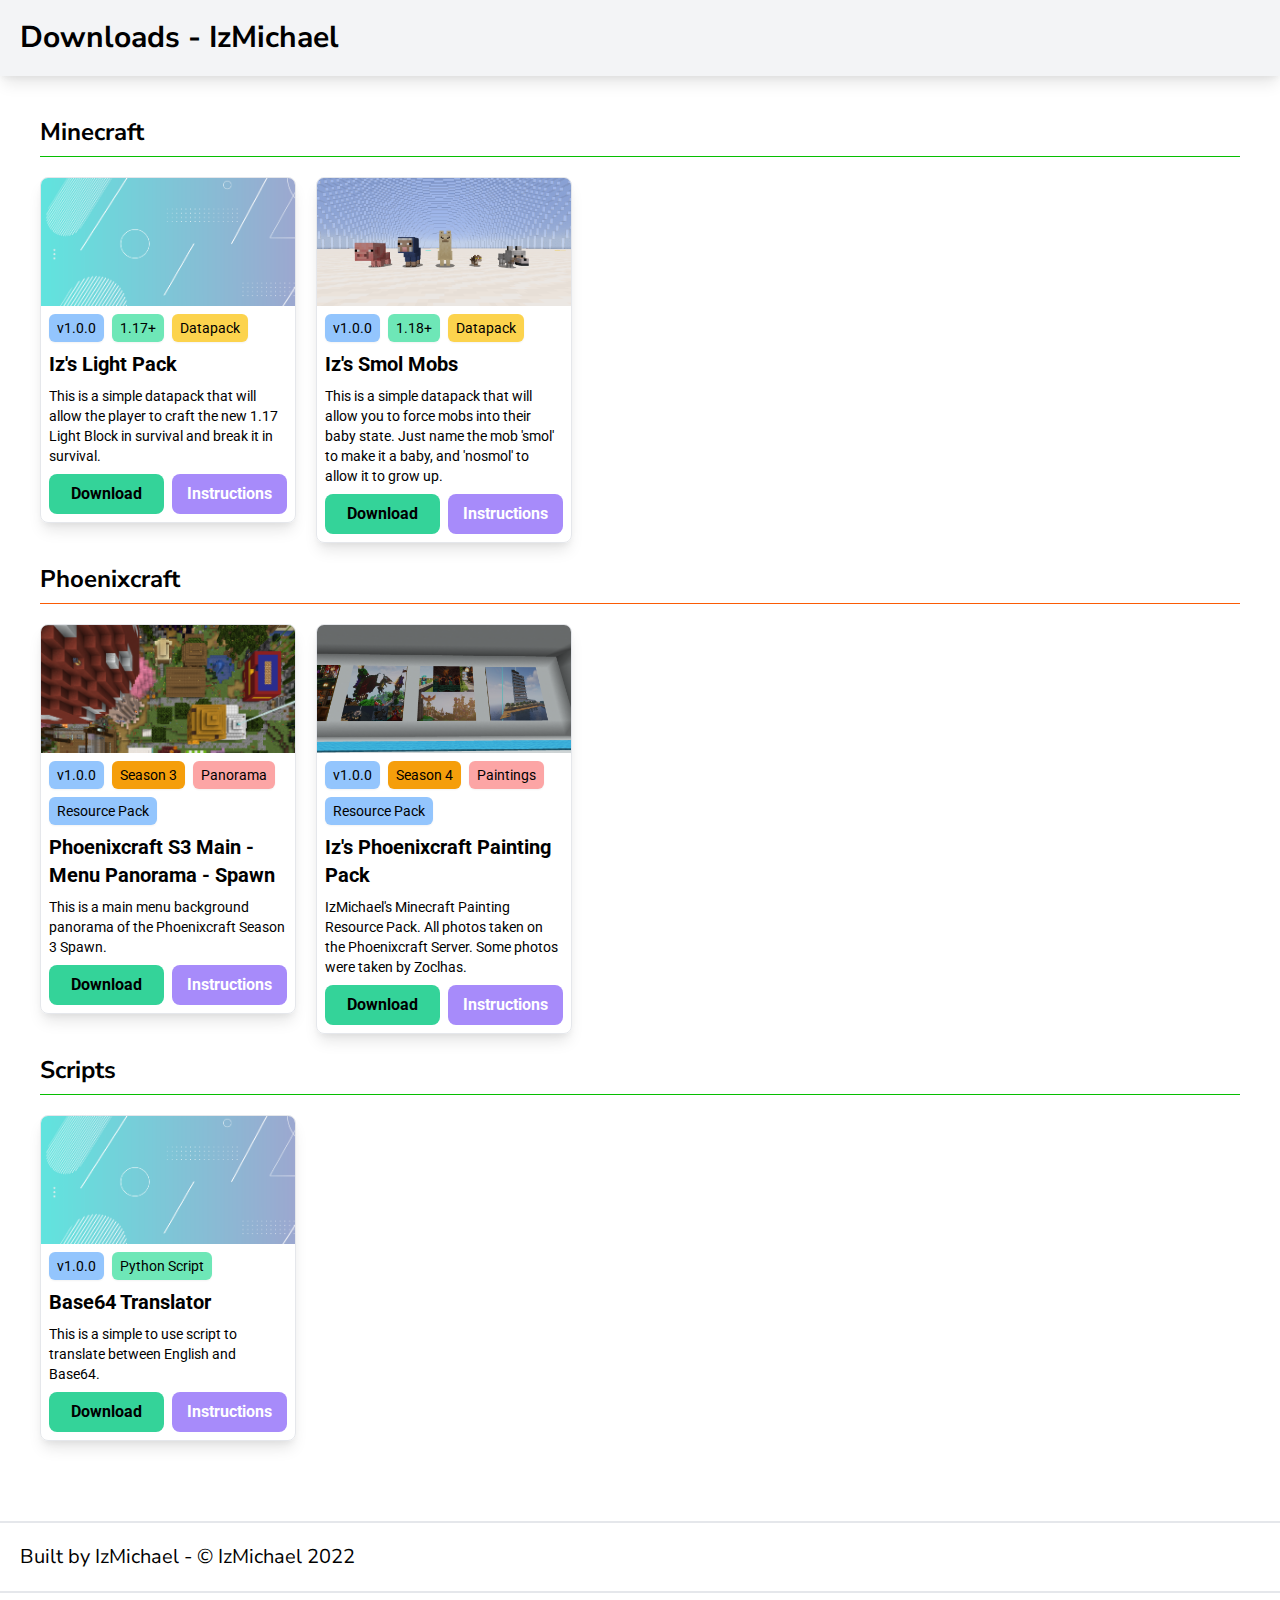
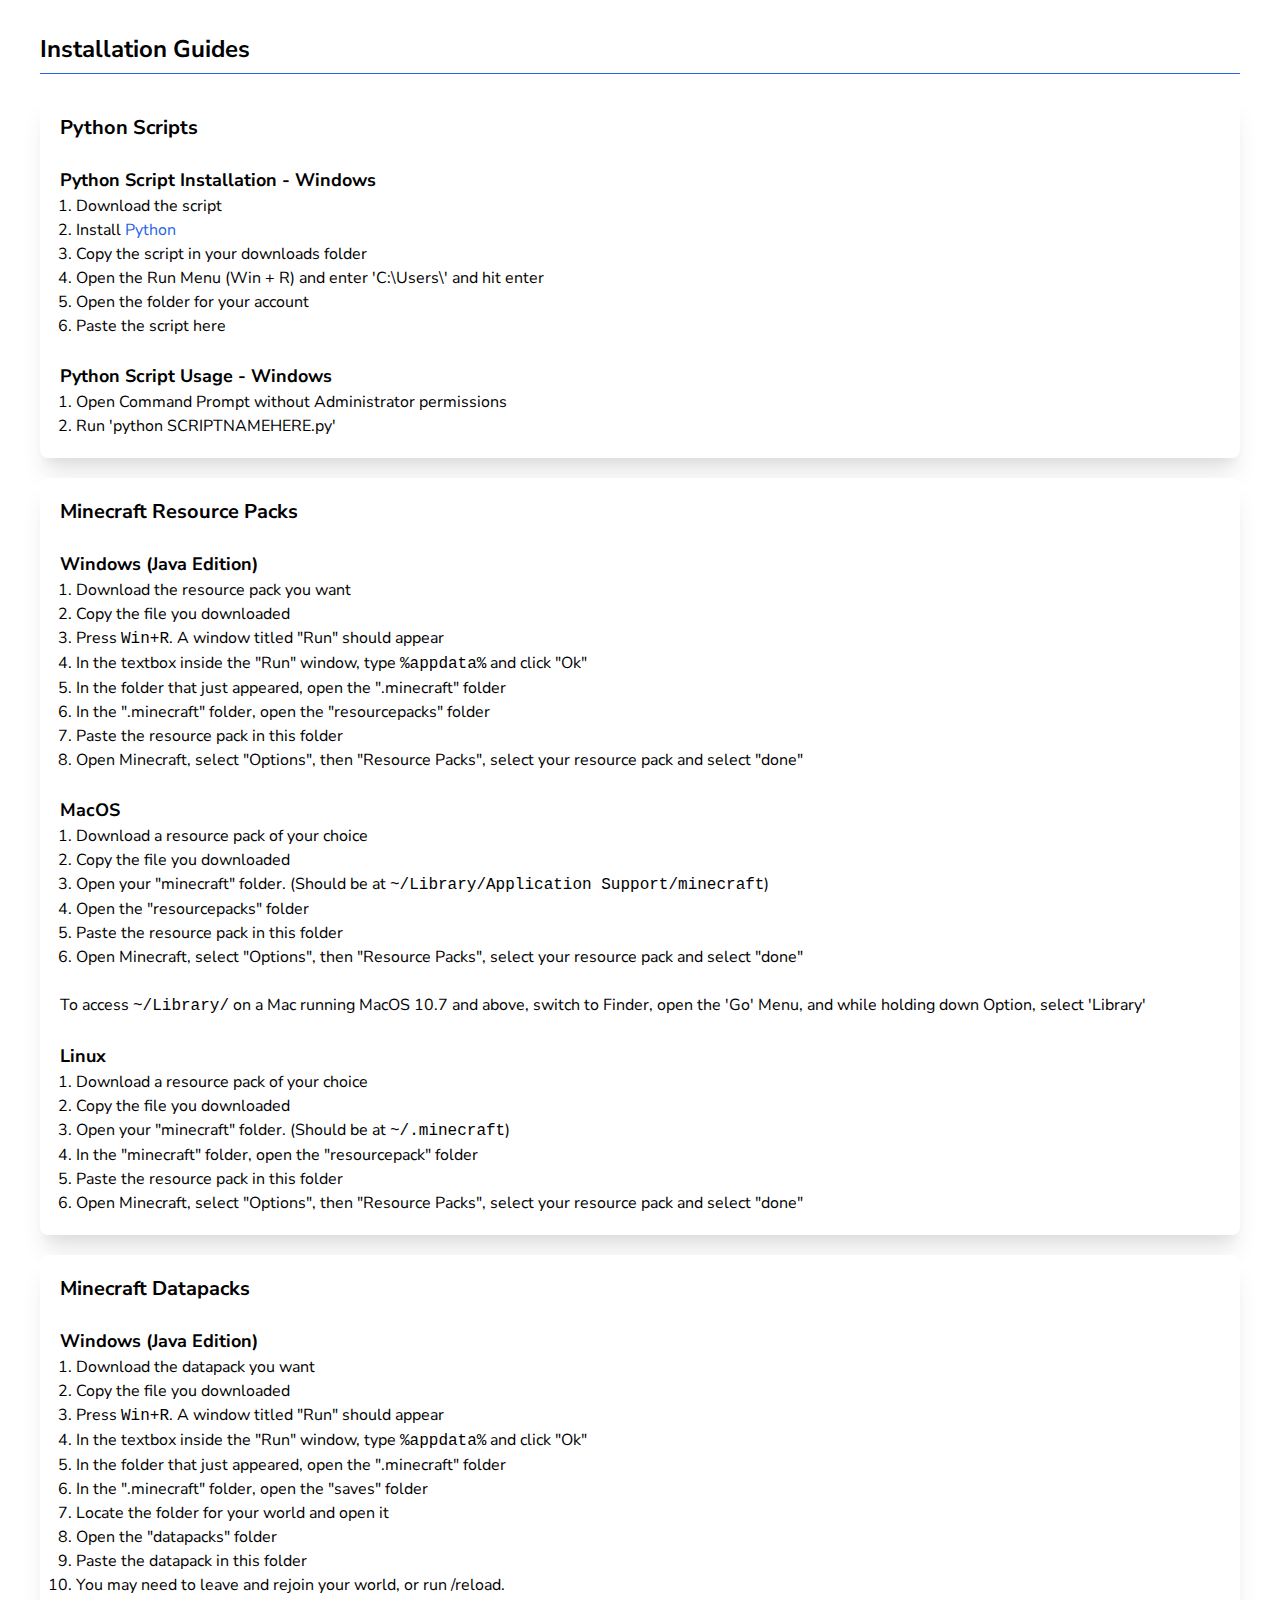
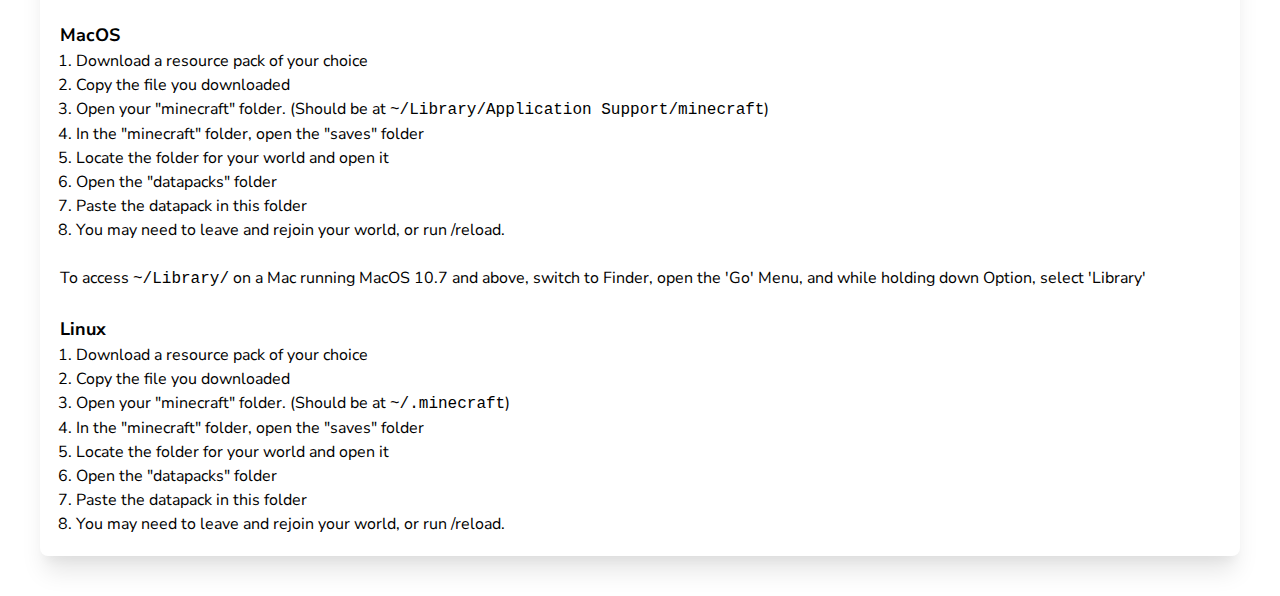
==== commit 0c9f29ad: "Add Smol Mobs" ====
--- a/index.html
+++ b/index.html
@@ -17,15 +17,17 @@
         </header>
 
         <div class="p-10">
-            <div id="categories"></div>
+            <div id="categories"></div>        
+        </div>
 
+        <footer class="w-full p-5 mt-5 text-xl border-t-2 border-b-2">
+            <a href="https://izmichael.xyz/" class="w-full text-center">Built by IzMichael - &copy; IzMichael 2022</a>
+        </footer>
+
+        <div class="p-10">
             <h1 class="w-full pb-2 mb-5 text-2xl font-bold border-b border-blue-600">Installation Guides</h1>
             <div id="guides" class="flex flex-col items-start justify-start gap-5"></div>
-        </div>        
-
-        <footer class="w-full p-5 mt-5 text-xl border-t-2">
-            <a href="https://izmichael.xyz/" class="w-full text-center">Built by IzMichael - &copy; IzMichael 2021</a>
-        </footer>
+        </div>
 
         <!-- Templates -->
 
